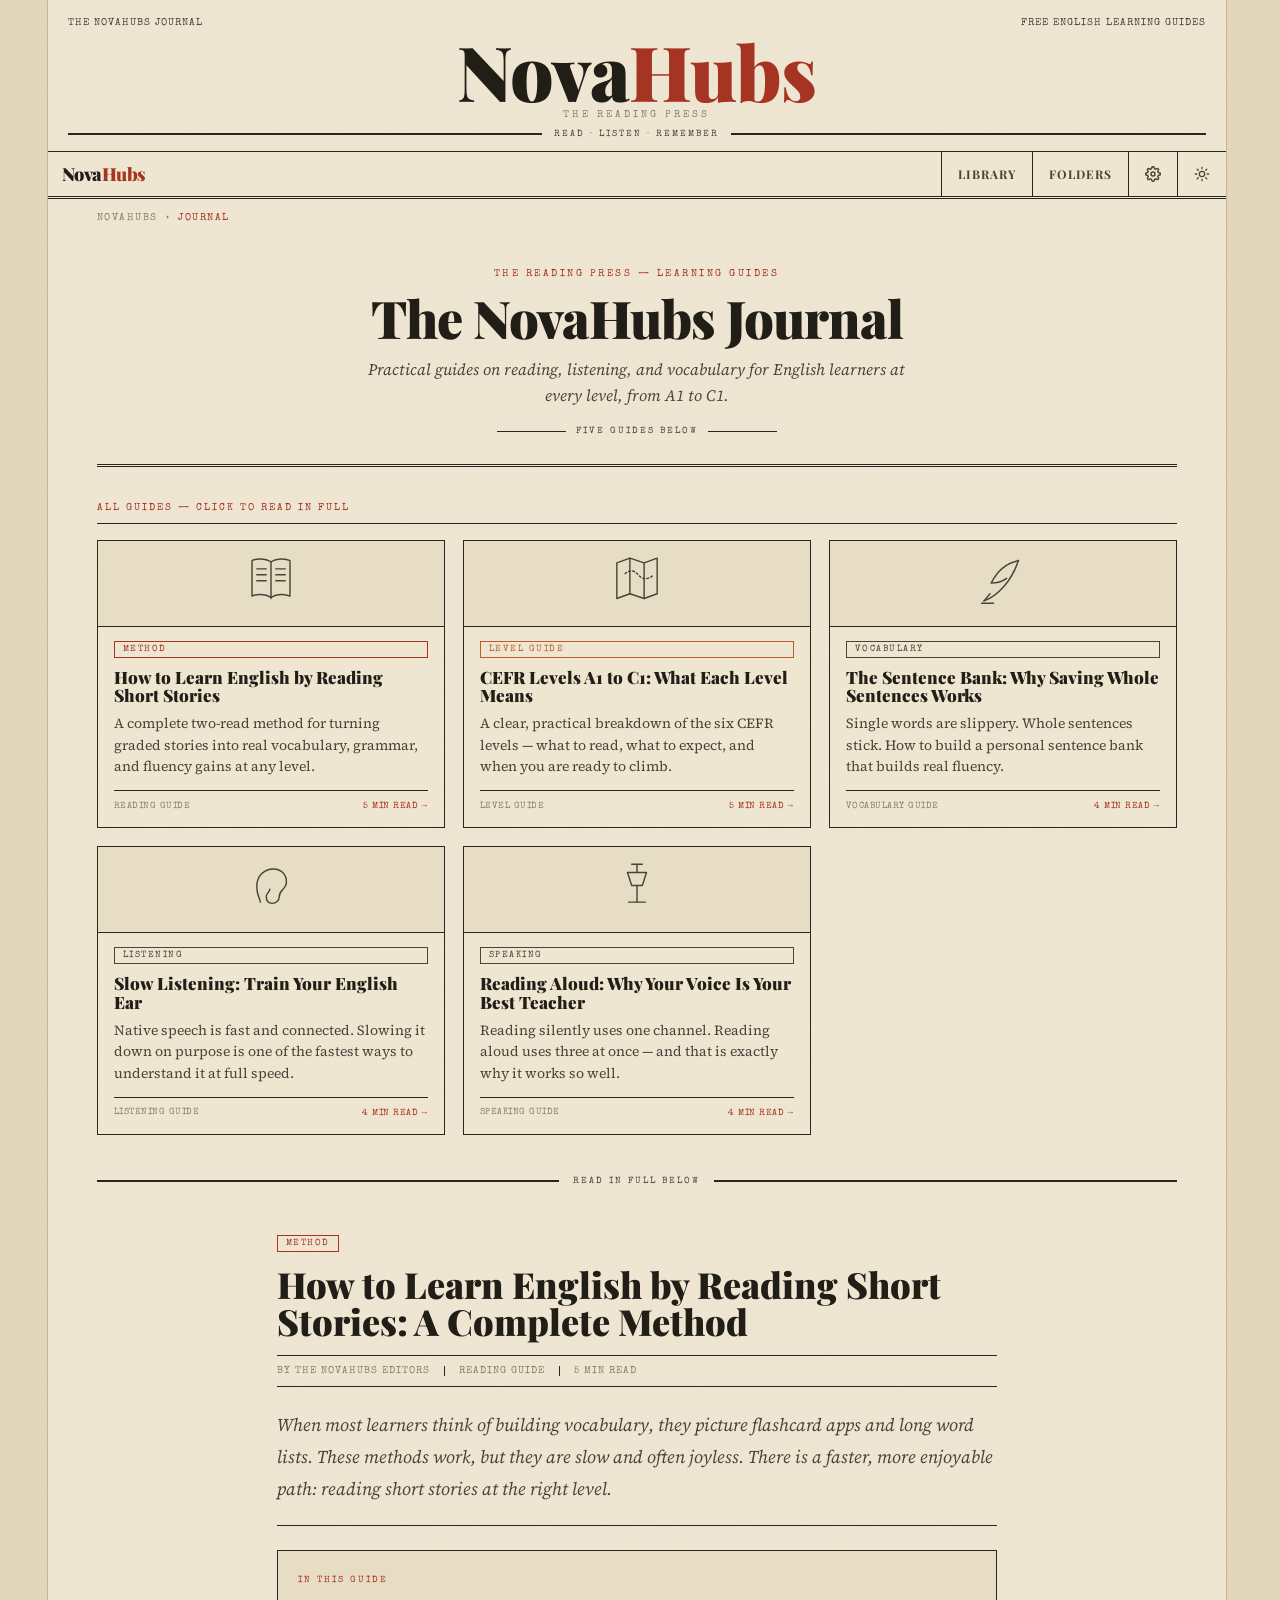
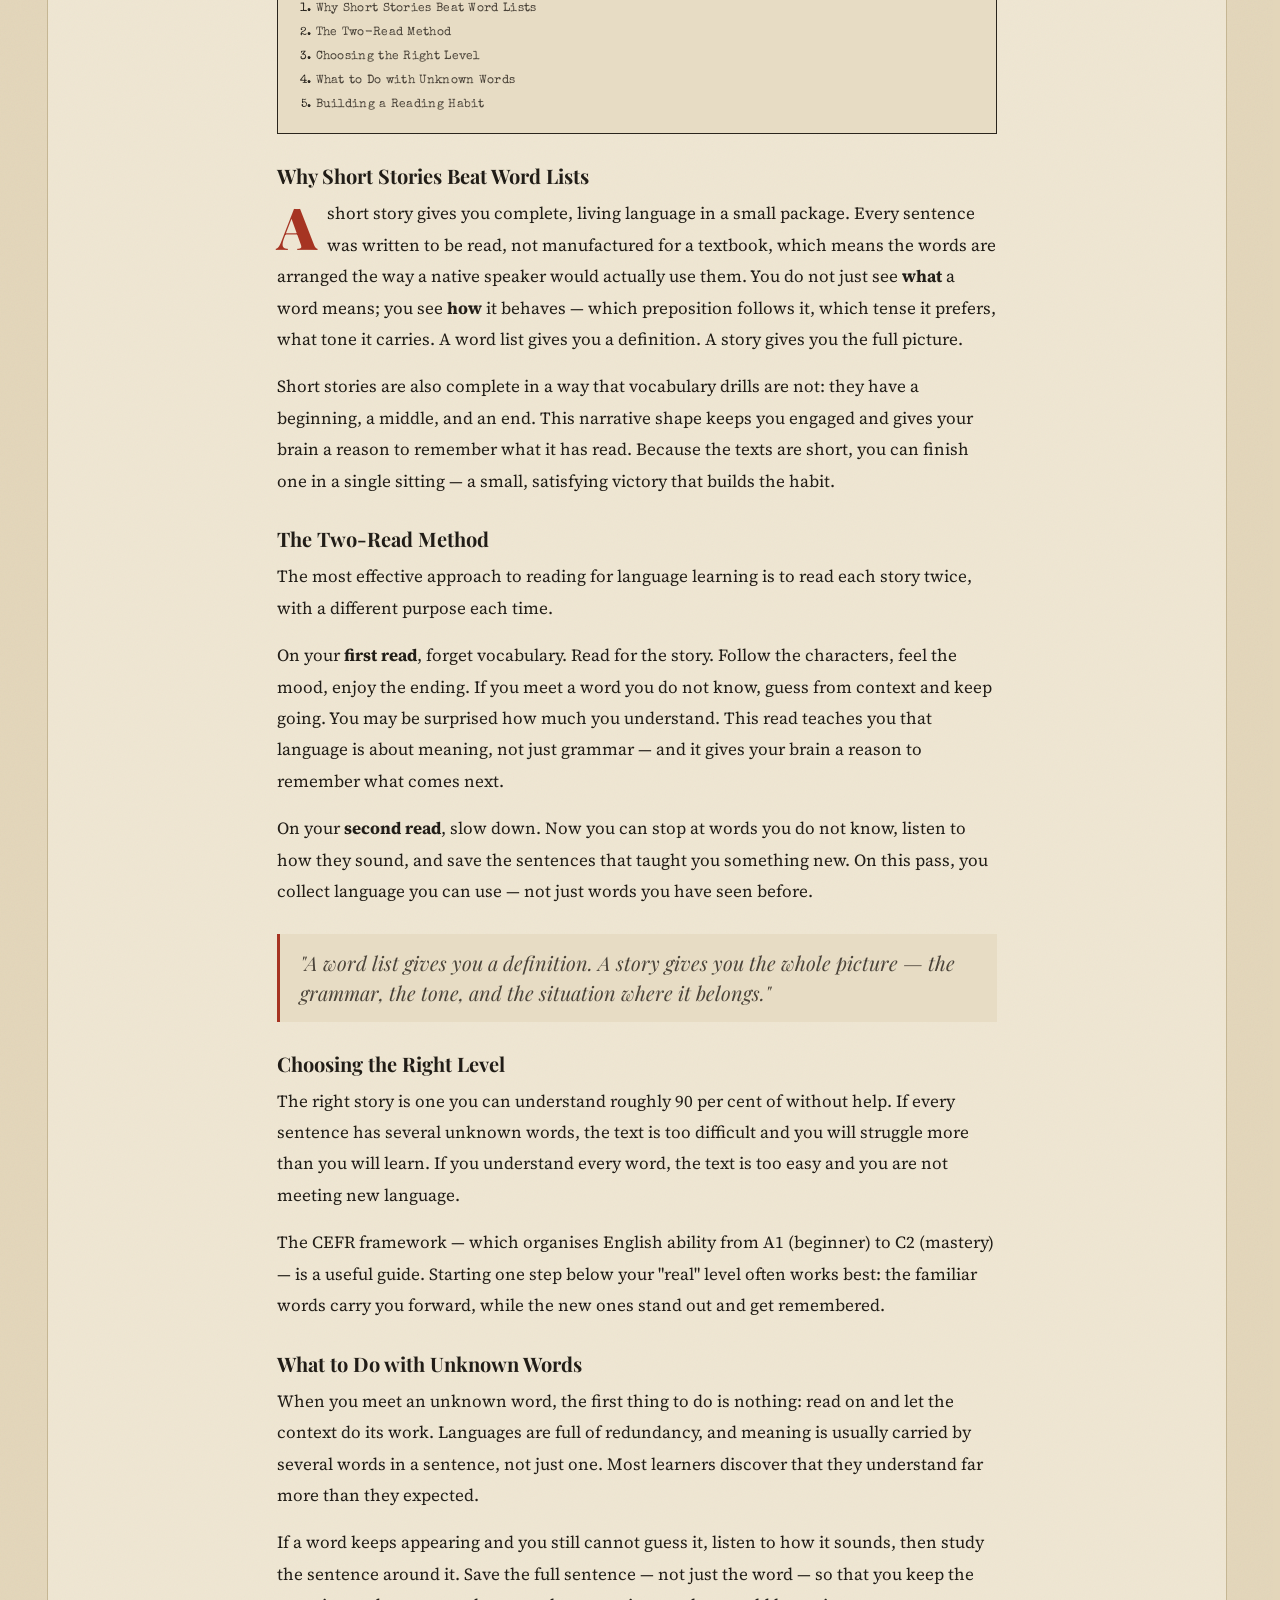
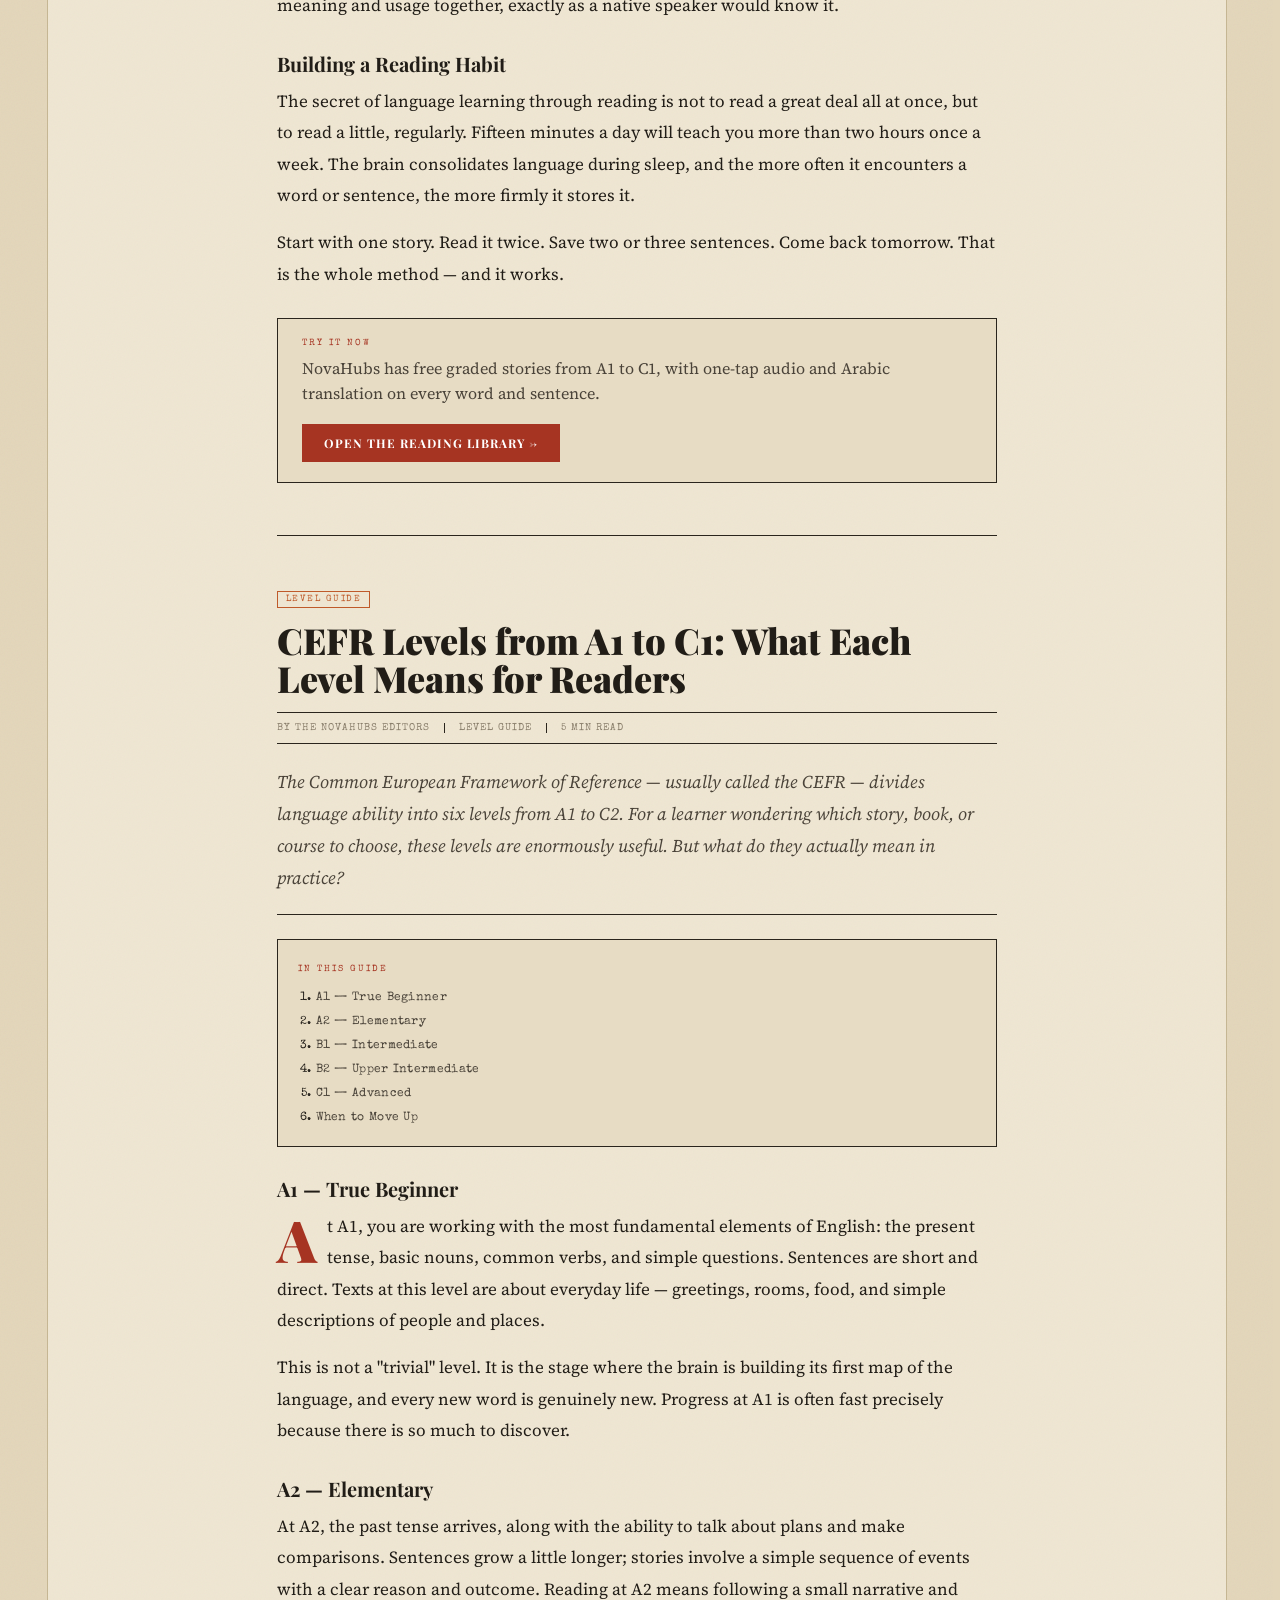
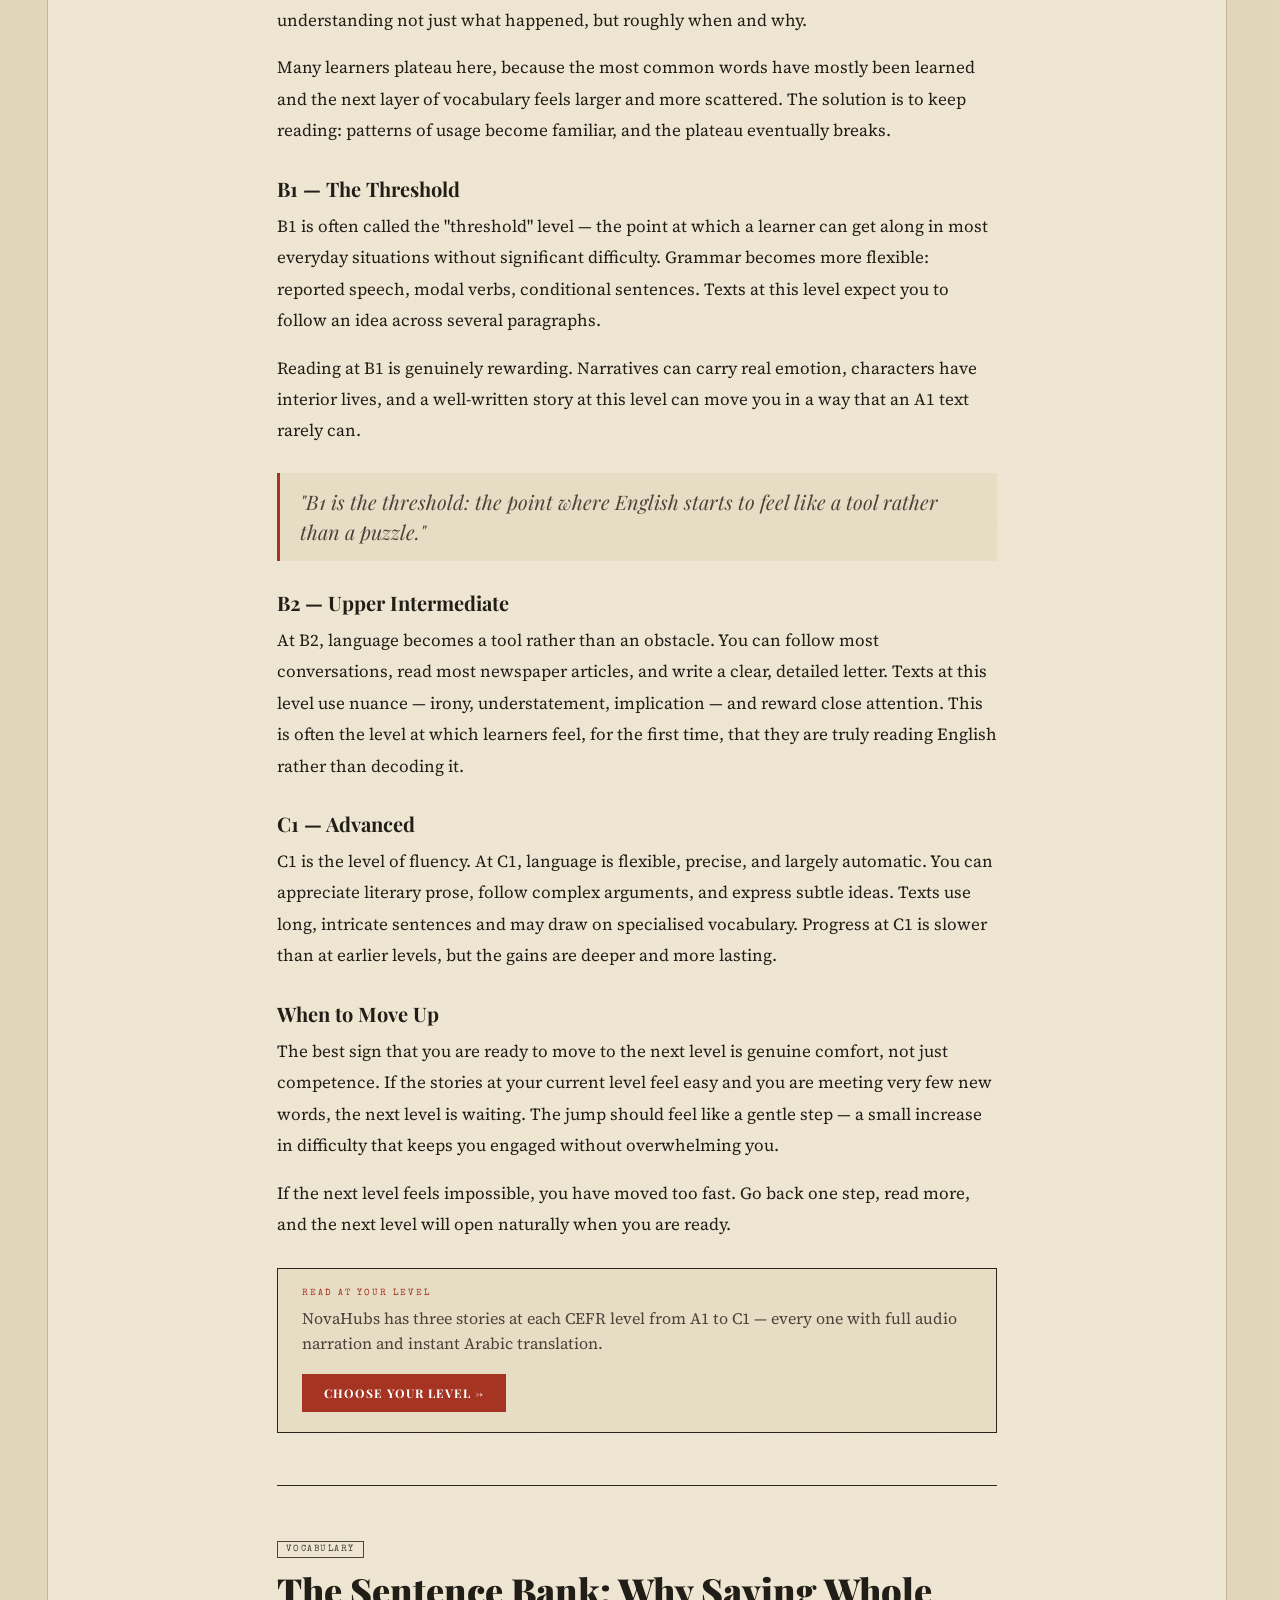
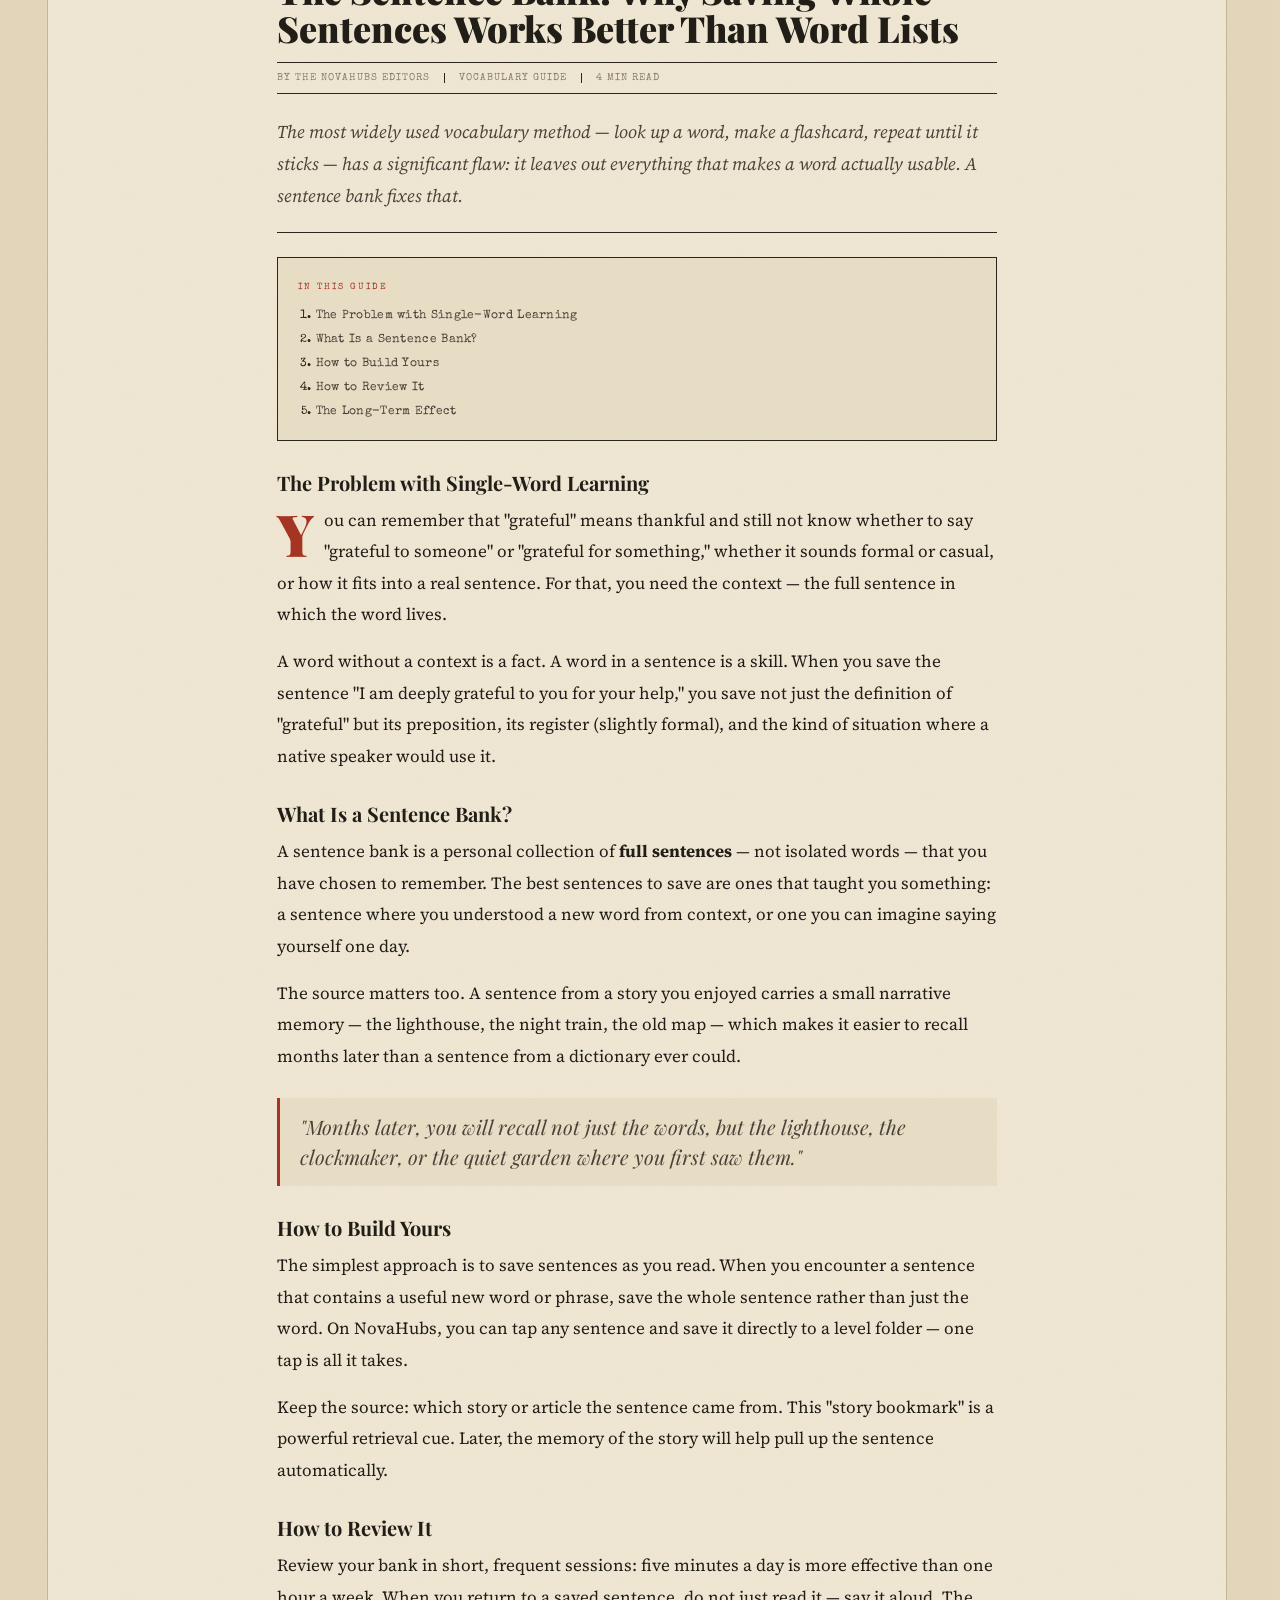
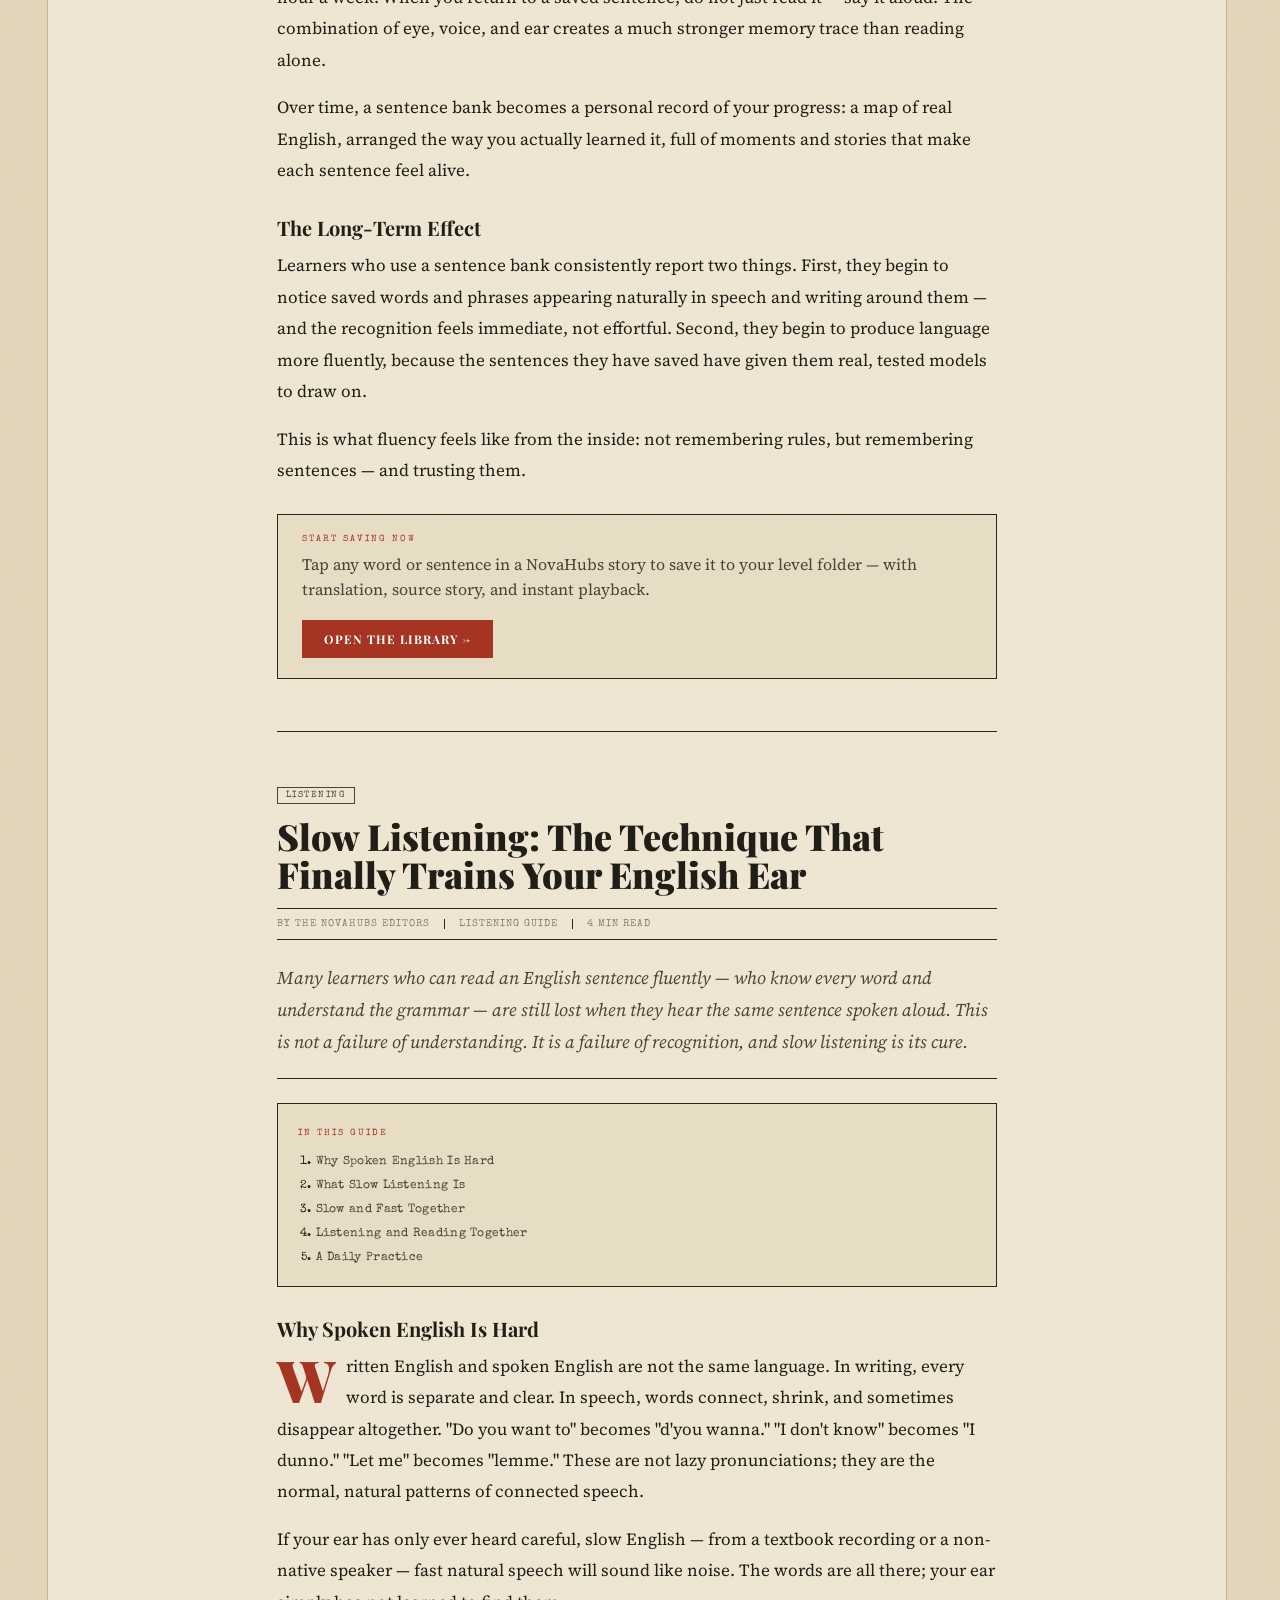
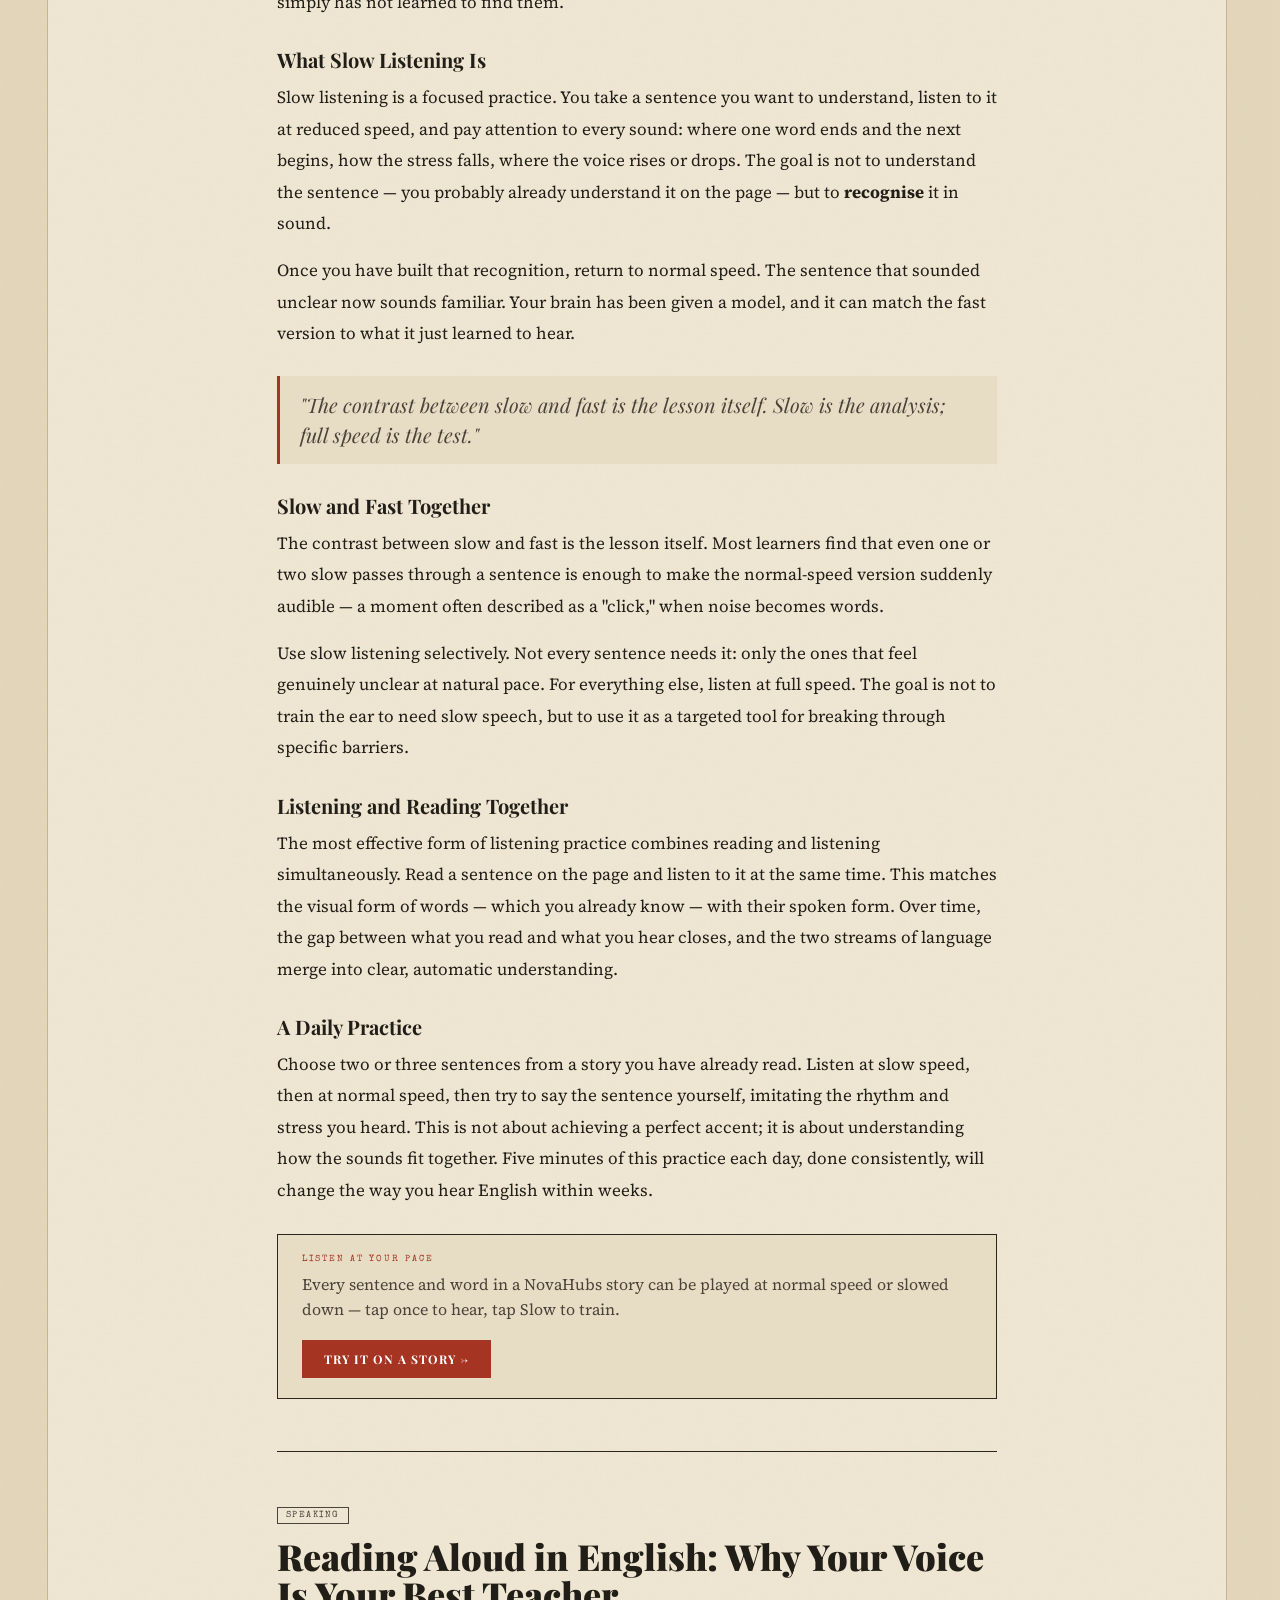
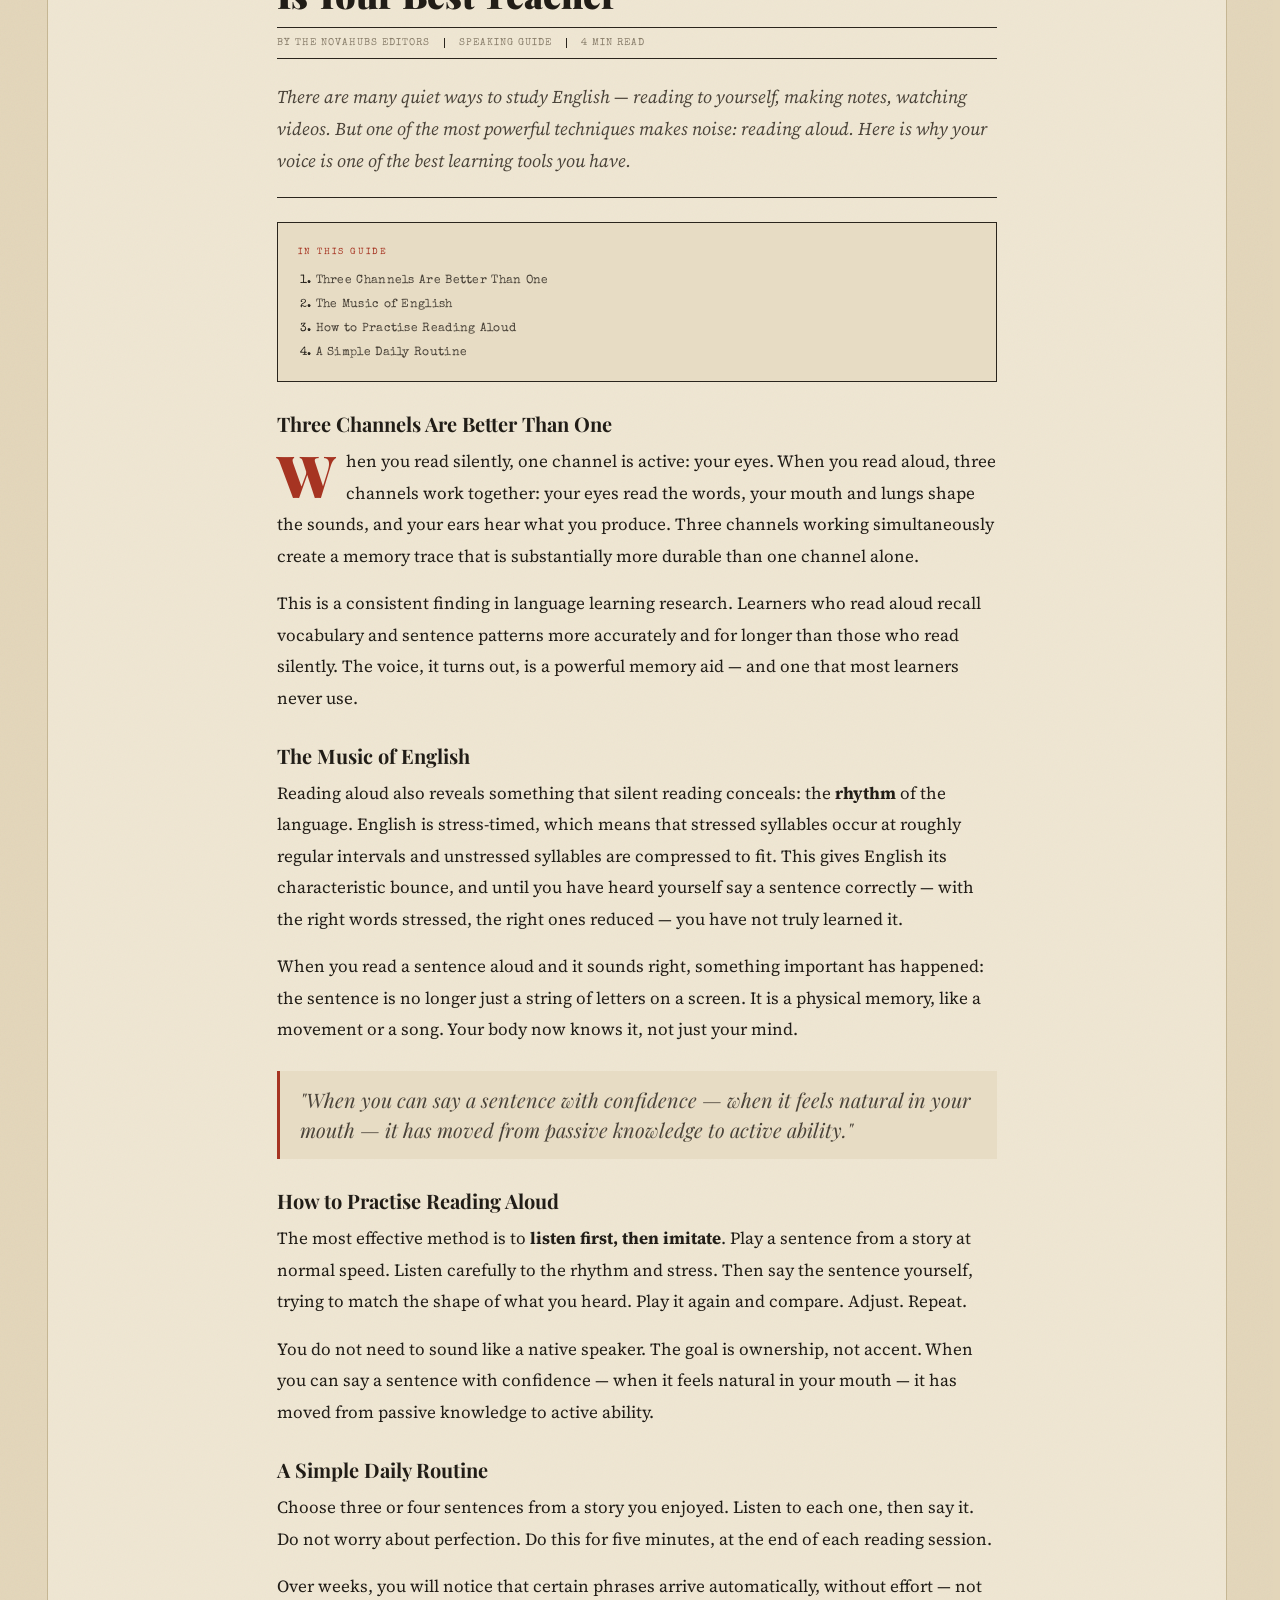
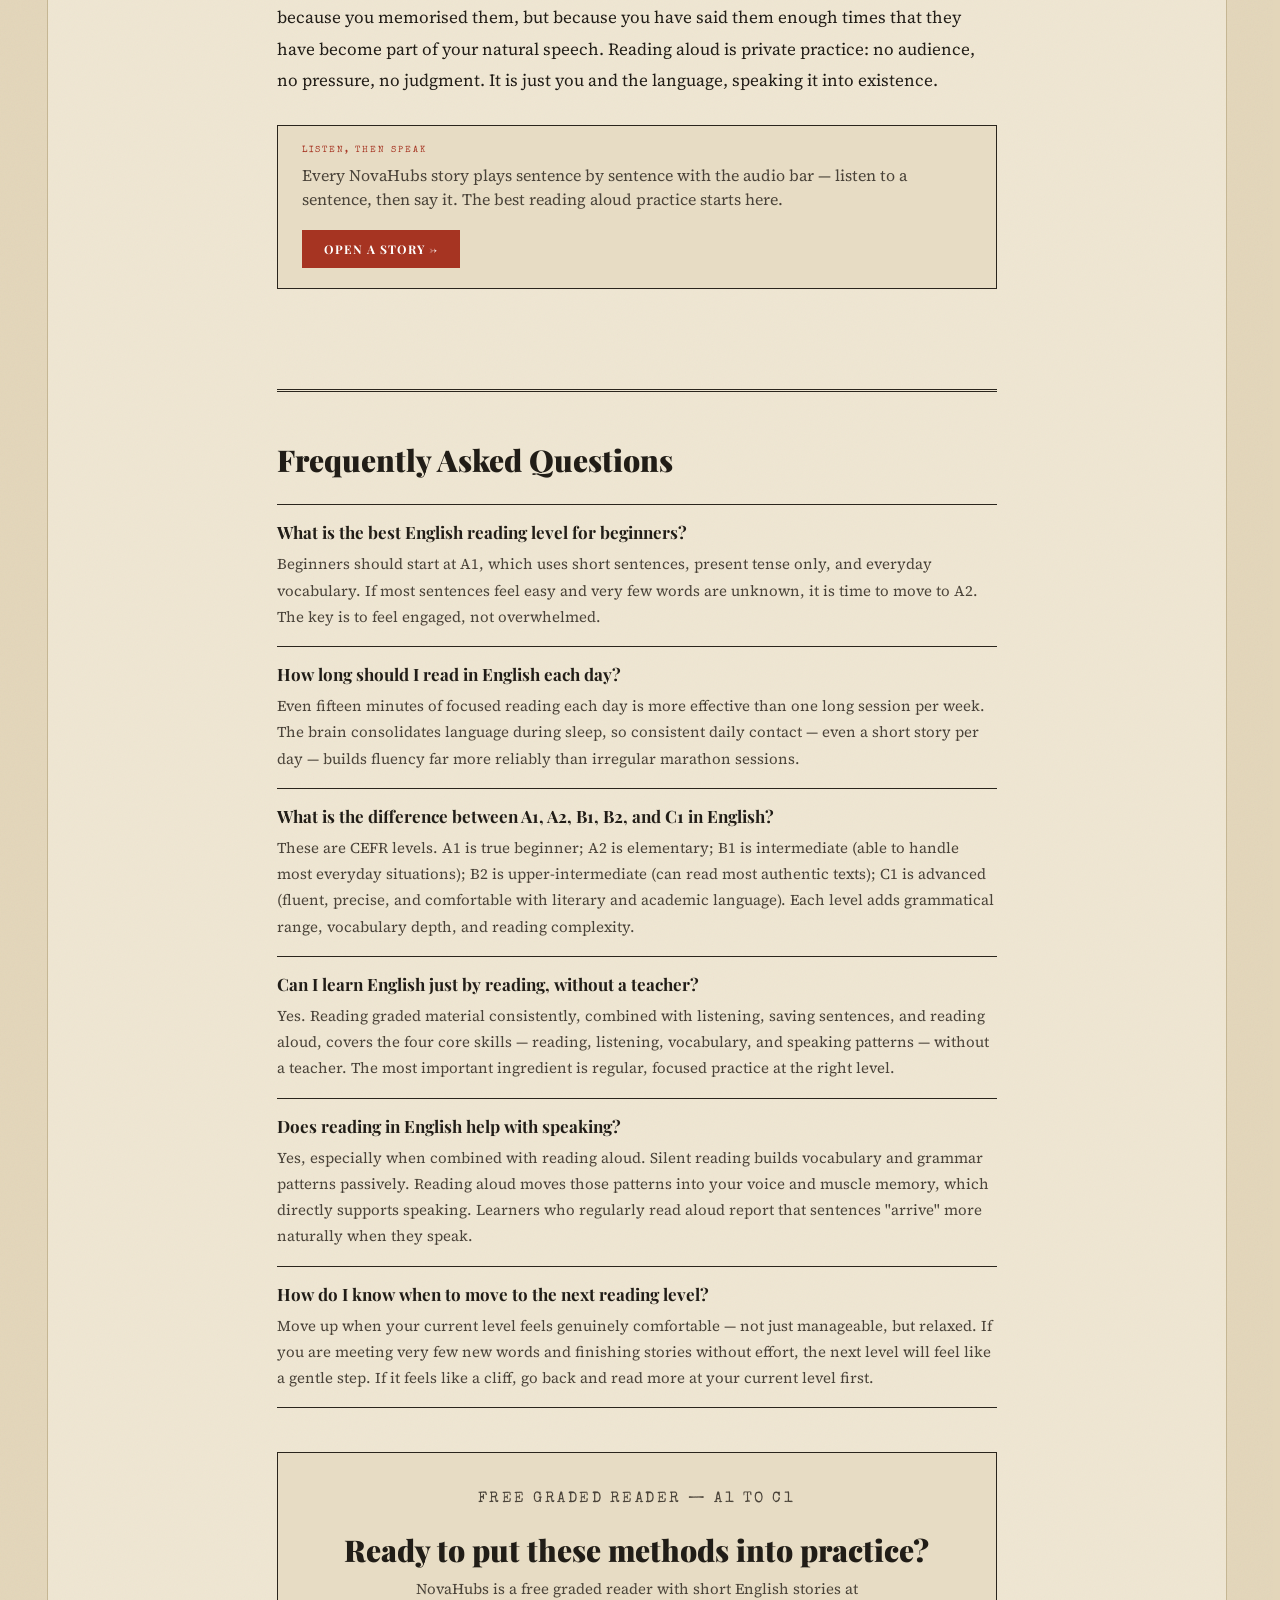
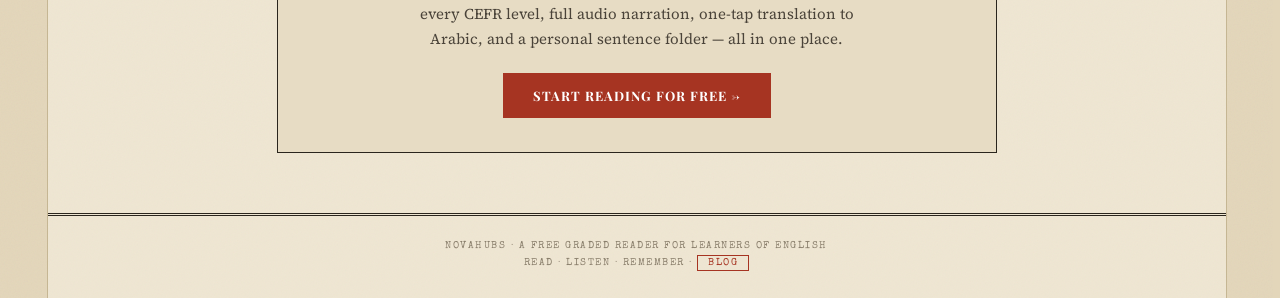
==== articles.html @ 976ec8eb "4" ====
<!DOCTYPE html>
<html lang="en">
<head>
<meta charset="UTF-8" />
<meta name="viewport" content="width=device-width, initial-scale=1" />
<title>How to Learn English by Reading — Tips, Guides &amp; Methods | NovaHubs Journal</title>
<meta name="description" content="Free guides for English learners: how to use graded readers, understand CEFR levels A1–C1, build a sentence bank, practise slow listening, and improve through reading aloud. Practical tips for every level." />
<meta name="keywords" content="learn English reading, graded readers free, CEFR levels A1 A2 B1 B2 C1 explained, sentence bank vocabulary, slow listening technique, reading aloud English, how to improve English, English learning method, short stories English learners" />
<meta name="author" content="The NovaHubs Editors" />
<meta name="robots" content="index, follow" />
<link rel="canonical" href="articles.html" />

<meta property="og:type" content="website" />
<meta property="og:title" content="How to Learn English by Reading — NovaHubs Journal" />
<meta property="og:description" content="Practical guides on reading, listening, vocabulary, and CEFR levels A1–C1 for English learners." />
<meta property="og:site_name" content="NovaHubs" />
<meta name="twitter:card" content="summary_large_image" />
<meta name="twitter:title" content="How to Learn English by Reading — NovaHubs Journal" />
<meta name="twitter:description" content="Graded readers, sentence banks, slow listening, and CEFR levels A1–C1 explained." />

<script type="application/ld+json">
[
  {
    "@context":"https://schema.org",
    "@type":"Blog",
    "name":"The NovaHubs Journal",
    "description":"Practical guides on learning English through reading, listening, and vocabulary building for learners at every CEFR level.",
    "inLanguage":"en",
    "publisher":{"@type":"Organization","name":"NovaHubs"},
    "blogPost":[
      {"@type":"BlogPosting","headline":"How to Learn English by Reading Short Stories","description":"A complete method for using graded readers to build vocabulary, grammar, and fluency at any level.","url":"articles.html#how-to-read","datePublished":"2026-05-22","author":{"@type":"Organization","name":"The NovaHubs Editors"},"keywords":"learn English reading, graded readers, short stories English"},
      {"@type":"BlogPosting","headline":"CEFR Levels from A1 to C1: What Each Level Means for Readers","description":"A clear, practical explanation of the six CEFR levels and what each means for reading material and progress.","url":"articles.html#cefr-levels","datePublished":"2026-05-22","author":{"@type":"Organization","name":"The NovaHubs Editors"},"keywords":"CEFR levels explained, A1 A2 B1 B2 C1, English level guide"},
      {"@type":"BlogPosting","headline":"The Sentence Bank: Why Saving Whole Sentences Works Better Than Word Lists","description":"How to build a personal sentence bank and why it is more effective than traditional vocabulary flashcards.","url":"articles.html#sentence-bank","datePublished":"2026-05-22","author":{"@type":"Organization","name":"The NovaHubs Editors"},"keywords":"sentence bank, vocabulary learning method, English word lists"},
      {"@type":"BlogPosting","headline":"Slow Listening: The Technique That Trains Your English Ear","description":"How listening at reduced speed, then at natural speed, teaches the ear to recognise connected English speech.","url":"articles.html#slow-listening","datePublished":"2026-05-22","author":{"@type":"Organization","name":"The NovaHubs Editors"},"keywords":"slow listening English, English listening practice, connected speech"},
      {"@type":"BlogPosting","headline":"Reading Aloud in English: Why Your Voice Is Your Best Teacher","description":"Why reading aloud creates stronger vocabulary memories and bridges the gap between reading and speaking.","url":"articles.html#reading-aloud","datePublished":"2026-05-22","author":{"@type":"Organization","name":"The NovaHubs Editors"},"keywords":"reading aloud English, improve English speaking, pronunciation practice"}
    ]
  },
  {
    "@context":"https://schema.org",
    "@type":"BreadcrumbList",
    "itemListElement":[
      {"@type":"ListItem","position":1,"name":"NovaHubs","item":"the-story-gazette.html"},
      {"@type":"ListItem","position":2,"name":"Journal","item":"articles.html"}
    ]
  },
  {
    "@context":"https://schema.org",
    "@type":"FAQPage",
    "mainEntity":[
      {"@type":"Question","name":"What is the best English reading level for beginners?","acceptedAnswer":{"@type":"Answer","text":"Beginners should start at A1, which uses short sentences, present tense only, and everyday vocabulary. When most sentences feel easy and few words are unknown, move to A2."}},
      {"@type":"Question","name":"How long should I read in English each day?","acceptedAnswer":{"@type":"Answer","text":"Even fifteen minutes of focused reading each day is more effective than one long session per week. Consistency matters far more than duration."}},
      {"@type":"Question","name":"What is the difference between A1, A2, B1, B2, and C1?","acceptedAnswer":{"@type":"Answer","text":"These are CEFR levels. A1 is true beginner; A2 is elementary; B1 is intermediate; B2 is upper-intermediate; C1 is advanced. Each level adds complexity in grammar, vocabulary, and the types of text a learner can understand."}},
      {"@type":"Question","name":"Does reading in English help with speaking?","acceptedAnswer":{"@type":"Answer","text":"Yes, especially when combined with reading aloud. Reading builds vocabulary and grammar patterns; reading aloud puts those patterns into your voice and muscle memory, which directly supports speaking."}},
      {"@type":"Question","name":"How do I know when to move to a higher reading level?","acceptedAnswer":{"@type":"Answer","text":"Move up when you feel genuinely comfortable, not just able to manage. If you are meeting very few new words and the stories feel easy, the next level will feel like a gentle step rather than a cliff."}}
    ]
  }
]
</script>

<link rel="preconnect" href="https://fonts.googleapis.com">
<link rel="preconnect" href="https://fonts.gstatic.com" crossorigin>
<link href="https://fonts.googleapis.com/css2?family=Playfair+Display:ital,wght@0,400;0,700;0,900;1,400;1,700&family=Source+Serif+4:ital,wght@0,400;0,600;1,400&family=Special+Elite&display=swap" rel="stylesheet">
<script>(function(){if(localStorage.getItem('nh-theme')==='dark')document.documentElement.dataset.theme='dark';})();</script>

<style>
:root{
  --bg-outer:#e3d6ba; --app-border:#c5b693;
  --paper:#efe6d2; --paper-2:#e7dcc4;
  --ink:#211d17; --ink-soft:#4a4339; --faint:#8a7f6c;
  --line:#2a251d;
  --accent:#a63422; --accent-2:#bf5a2a;
  --sel:rgba(166,52,34,.16);
  --serif:"Source Serif 4",Georgia,"Times New Roman",serif;
  --display:"Playfair Display",Georgia,serif;
  --type:"Special Elite","Courier New",monospace;
  --trans:.15s;
}
[data-theme="dark"]{
  --bg-outer:#0a0806; --app-border:rgba(255,255,255,.07);
  --paper:#1a1510; --paper-2:#221c12;
  --ink:#ede8e0; --ink-soft:#9a9080; --faint:#55493a;
  --line:#2e2518;
  --accent:#c44232; --accent-2:#d46a30;
  --sel:rgba(196,66,50,.22);
}
.theme-ready *{transition:background-color .25s,color .2s,border-color .2s,box-shadow .2s;}
*{box-sizing:border-box;-webkit-tap-highlight-color:transparent;}
html,body{margin:0;padding:0;}
html{scrollbar-gutter:stable;scroll-behavior:smooth;}
::selection{background:var(--sel);}
::-webkit-scrollbar{width:7px;height:7px;}
::-webkit-scrollbar-track{background:transparent;}
::-webkit-scrollbar-thumb{background:var(--line);border-radius:4px;}
::-webkit-scrollbar-thumb:hover{background:var(--faint);}
:focus-visible{outline:2px solid var(--accent);outline-offset:2px;}
body{font-family:var(--serif);color:var(--ink);min-height:100vh;
  background:var(--bg-outer);
  background-image:url("data:image/svg+xml,%3Csvg xmlns='http://www.w3.org/2000/svg' width='200' height='200'%3E%3Cfilter id='np'%3E%3CfeTurbulence type='fractalNoise' baseFrequency='0.7' numOctaves='3'/%3E%3C/filter%3E%3Crect width='100%25' height='100%25' filter='url(%23np)' opacity='0.05'/%3E%3C/svg%3E");
  -webkit-font-smoothing:antialiased;}
#app{max-width:1180px;margin:0 auto;min-height:100vh;background:var(--paper);
  background-image:url("data:image/svg+xml,%3Csvg xmlns='http://www.w3.org/2000/svg' width='200' height='200'%3E%3Cfilter id='nq'%3E%3CfeTurbulence type='fractalNoise' baseFrequency='0.75' numOctaves='3'/%3E%3C/filter%3E%3Crect width='100%25' height='100%25' filter='url(%23nq)' opacity='0.04'/%3E%3C/svg%3E");
  border-left:1px solid var(--app-border);border-right:1px solid var(--app-border);
  display:flex;flex-direction:column;}

/* masthead */
header.mast{padding:18px 20px 12px;border-bottom:1px solid var(--line);}
.mast-top{display:flex;justify-content:space-between;align-items:center;
  font-family:var(--type);font-size:10px;letter-spacing:1px;text-transform:uppercase;color:var(--ink-soft);}
.nameplate{font-family:var(--display);font-weight:900;text-align:center;line-height:.92;
  font-size:clamp(40px,9vw,76px);margin:8px 0 4px;letter-spacing:-1px;}
.nameplate em{color:var(--accent);font-style:normal;}
.nameplate a{text-decoration:none;color:inherit;}
.mast-kicker{text-align:center;font-family:var(--type);font-size:10px;letter-spacing:3px;
  text-transform:uppercase;color:var(--faint);}
.mast-rule{display:flex;align-items:center;gap:12px;margin-top:10px;}
.mast-rule::before,.mast-rule::after{content:"";height:2px;background:var(--line);flex:1;}
.mast-rule span{font-family:var(--type);font-size:9px;letter-spacing:2px;text-transform:uppercase;color:var(--ink-soft);}

/* topbar */
nav.topbar{position:sticky;top:0;z-index:45;background:var(--paper);
  border-bottom:3px double var(--line);display:flex;align-items:stretch;justify-content:space-between;}
.tb-left{display:flex;align-items:center;padding-left:14px;}
.tb-home{font-family:var(--display);font-weight:900;font-size:18px;letter-spacing:-.5px;text-decoration:none;color:var(--ink);}
.tb-home em{color:var(--accent);font-style:normal;}
.tb-nav{display:flex;height:100%;}
.tb-nav a,.tb-nav button{display:flex;align-items:center;background:none;border:none;border-left:1px solid var(--line);
  padding:14px 16px;font-family:var(--display);font-weight:700;font-size:12px;letter-spacing:1px;
  text-transform:uppercase;color:var(--ink-soft);text-decoration:none;cursor:pointer;transition:.15s;}
.tb-nav a.on{background:var(--ink);color:var(--paper);}
.tb-nav a:hover:not(.on){background:var(--paper-2);}
@media(max-width:480px){.tb-nav a,.tb-nav button{padding:14px 11px;font-size:11px;}.tb-home{font-size:16px;}}

/* theme toggle */
.theme-toggle{padding:0 14px;line-height:0;}
.theme-toggle svg{display:block;width:16px;height:16px;}
.theme-toggle .icon-moon{display:none;}
[data-theme="dark"] .theme-toggle .icon-sun{display:none;}
[data-theme="dark"] .theme-toggle .icon-moon{display:block;}

main{flex:1;padding:0 20px 60px;}

/* breadcrumb */
.breadcrumb{font-family:var(--type);font-size:10px;letter-spacing:1.5px;text-transform:uppercase;color:var(--faint);
  padding:14px 0 0;display:flex;align-items:center;gap:8px;max-width:1080px;margin:0 auto;}
.breadcrumb a{color:var(--faint);text-decoration:none;}
.breadcrumb a:hover{color:var(--accent);}
.breadcrumb .bc-sep{color:var(--line);}
.breadcrumb .bc-cur{color:var(--accent);}

/* journal hero */
.j-hero{text-align:center;padding:36px 0 28px;border-bottom:3px double var(--line);
  margin-bottom:36px;max-width:1080px;margin-left:auto;margin-right:auto;}
.j-hero .kicker{font-family:var(--type);font-size:10px;letter-spacing:2.5px;text-transform:uppercase;color:var(--accent);margin-bottom:12px;}
.j-hero h1{font-family:var(--display);font-weight:900;font-size:clamp(28px,6vw,52px);line-height:1.02;margin:0 0 12px;letter-spacing:-1px;}
.j-hero .sub{font-style:italic;color:var(--ink-soft);font-size:16px;max-width:560px;margin:0 auto 18px;line-height:1.65;}
.j-hero .rule{display:flex;align-items:center;gap:10px;max-width:280px;margin:0 auto;}
.j-hero .rule::before,.j-hero .rule::after{content:"";height:1px;background:var(--line);flex:1;}
.j-hero .rule span{font-family:var(--type);font-size:9px;letter-spacing:2px;text-transform:uppercase;color:var(--ink-soft);}

/* article index cards */
.j-index{max-width:1080px;margin:0 auto 42px;}
.j-index-label{font-family:var(--type);font-size:10px;letter-spacing:2px;text-transform:uppercase;
  color:var(--accent);margin-bottom:16px;padding-bottom:10px;border-bottom:1px solid var(--line);}
.j-grid{display:grid;grid-template-columns:repeat(auto-fill,minmax(280px,1fr));gap:18px;}
.j-card{border:1px solid var(--line);background:var(--paper);display:flex;flex-direction:column;
  transition:.18s;text-decoration:none;color:inherit;}
.j-card:hover{transform:translateY(-2px);box-shadow:5px 7px 0 rgba(33,29,23,.14);}
[data-theme="dark"] .j-card:hover{box-shadow:5px 7px 0 rgba(0,0,0,.4);}
.j-card-banner{height:86px;background:var(--paper-2);border-bottom:1px solid var(--line);overflow:hidden;display:flex;align-items:center;justify-content:center;}
.j-card-banner svg{width:100%;height:100%;display:block;}
.j-card-banner svg g{stroke:var(--ink-soft);fill:none;}
.j-card-body{padding:14px 16px 16px;display:flex;flex-direction:column;flex:1;}
.tag{display:inline-flex;align-items:center;font-family:var(--type);font-size:8.5px;letter-spacing:1.5px;
  text-transform:uppercase;background:transparent;color:var(--accent);
  border:1px solid var(--accent);padding:3px 8px;margin-bottom:10px;}
.tag.t-listen,.tag.t-vocab,.tag.t-speak{color:var(--ink-soft);border-color:var(--ink-soft);}
.tag.t-level{color:var(--accent-2);border-color:var(--accent-2);}
.j-card h2{font-family:var(--display);font-weight:900;font-size:17px;line-height:1.1;margin:0 0 8px;}
.j-card p{font-size:14px;color:var(--ink-soft);line-height:1.55;margin:0;flex:1;}
.j-card-foot{font-family:var(--type);font-size:9px;letter-spacing:.5px;color:var(--faint);text-transform:uppercase;
  margin-top:12px;padding-top:10px;border-top:1px solid var(--line);display:flex;justify-content:space-between;align-items:center;}
.j-card-foot span:last-child{color:var(--accent);}

/* section divider */
.section-divider{max-width:1080px;margin:0 auto 42px;display:flex;align-items:center;gap:14px;}
.section-divider::before,.section-divider::after{content:"";height:2px;background:var(--line);flex:1;}
.section-divider span{font-family:var(--type);font-size:9px;letter-spacing:2px;text-transform:uppercase;color:var(--ink-soft);white-space:nowrap;}

/* full articles */
.articles-wrap{max-width:720px;margin:0 auto;}
.art-full{padding:48px 0 52px;border-top:1px solid var(--line);}
.art-full:first-child{border-top:none;padding-top:0;}
.art-header .tag{margin-bottom:14px;}
.art-header h2{font-family:var(--display);font-weight:900;font-size:clamp(24px,4.5vw,36px);line-height:1.05;margin:0 0 14px;}
.art-byline{font-family:var(--type);font-size:9.5px;letter-spacing:1px;text-transform:uppercase;color:var(--faint);
  display:flex;gap:0;flex-wrap:wrap;border-top:1px solid var(--line);border-bottom:1px solid var(--line);
  padding:10px 0;margin-bottom:22px;}
.art-byline span{padding:0 14px;}
.art-byline span:first-child{padding-left:0;}
.art-byline span+span{border-left:1px solid var(--line);}
.art-lede{font-size:18px;line-height:1.78;font-style:italic;color:var(--ink-soft);margin:0 0 24px;
  padding-bottom:20px;border-bottom:1px solid var(--line);}
.toc{background:var(--paper-2);border:1px solid var(--line);padding:16px 20px;margin:0 0 26px;}
.toc-title{font-family:var(--type);font-size:9px;letter-spacing:2px;text-transform:uppercase;color:var(--accent);margin-bottom:12px;}
.toc ol{margin:0;padding-left:18px;font-family:var(--type);font-size:12px;letter-spacing:.3px;line-height:2;}
.toc a{color:var(--ink-soft);text-decoration:none;}
.toc a:hover{color:var(--accent);text-decoration:underline;}
.art-body h3{font-family:var(--display);font-size:20px;font-weight:700;line-height:1.2;margin:30px 0 10px;}
.art-body p{font-size:17px;line-height:1.85;margin:0 0 16px;}
.art-body p:first-of-type::first-letter{font-family:var(--display);font-size:58px;font-weight:900;float:left;line-height:.8;margin:5px 10px 0 0;color:var(--accent);}
.art-body ul,.art-body ol{font-size:17px;line-height:1.85;margin:0 0 16px;padding-left:24px;}
.art-body li{margin-bottom:6px;}
.art-body strong{color:var(--ink);font-weight:700;}
.pullquote{font-family:var(--display);font-style:italic;font-size:20px;line-height:1.5;color:var(--ink-soft);
  border-left:3px solid var(--accent);padding:14px 20px;margin:26px 0;background:var(--paper-2);}
.tip-box{background:var(--paper-2);border:1px solid var(--line);padding:20px 24px;margin:28px 0 0;
  display:flex;flex-direction:column;gap:8px;}
.tip-box .tip-kicker{font-family:var(--type);font-size:9px;letter-spacing:2px;text-transform:uppercase;color:var(--accent);}
.tip-box .tip-body{font-size:16px;line-height:1.55;color:var(--ink-soft);}
.tip-box a{display:inline-flex;align-items:center;margin-top:10px;background:var(--accent);color:#fff;
  font-family:var(--display);font-size:12px;font-weight:700;letter-spacing:1px;text-transform:uppercase;padding:11px 22px;
  text-decoration:none;align-self:flex-start;transition:.15s;}
.tip-box a:hover{background:var(--accent-2);}

/* FAQ */
.faq-wrap{max-width:720px;margin:48px auto 0;padding-top:48px;border-top:3px double var(--line);}
.faq-wrap > h2{font-family:var(--display);font-weight:900;font-size:clamp(22px,4vw,30px);margin:0 0 24px;}
.faq-item{border-top:1px solid var(--line);padding:16px 0;}
.faq-item:last-child{border-bottom:1px solid var(--line);}
.faq-item h3{font-family:var(--display);font-size:17px;font-weight:700;margin:0 0 8px;}
.faq-item p{font-size:15px;line-height:1.75;margin:0;color:var(--ink-soft);}

/* CTA */
.cta-wrap{max-width:720px;margin:44px auto 0;text-align:center;padding:34px 26px;
  border:1px solid var(--line);background:var(--paper-2);}
.cta-kicker{font-family:var(--type);font-size:9.5px;letter-spacing:2.5px;text-transform:uppercase;color:var(--accent);margin-bottom:10px;}
.cta-wrap h2{font-family:var(--display);font-weight:900;font-size:clamp(20px,4vw,30px);line-height:1.1;margin:0 0 10px;}
.cta-wrap p{font-size:15px;color:var(--ink-soft);line-height:1.65;margin:0 auto 22px;max-width:460px;}
.cta-btn{display:inline-flex;align-items:center;background:var(--accent);color:#fff;font-family:var(--display);font-weight:700;
  font-size:13px;letter-spacing:1px;text-transform:uppercase;padding:14px 30px;
  text-decoration:none;transition:.15s;}
.cta-btn:hover{background:var(--accent-2);}

footer{padding:22px 20px 26px;border-top:3px double var(--line);text-align:center;
  font-family:var(--type);font-size:9.5px;letter-spacing:1.5px;text-transform:uppercase;color:var(--faint);line-height:1.8;}
footer a{color:inherit;text-decoration:none;}
footer a:hover{color:var(--accent);}
.blog-badge{color:var(--accent);text-decoration:none;border:1px solid var(--accent);padding:2px 10px;letter-spacing:1.5px;transition:background .18s,color .18s;}
.blog-badge:hover{background:var(--accent);color:#fff;}

@media print{
  nav.topbar,footer{display:none!important;}
  html,html[data-theme="dark"]{--paper:#fff;--paper-2:#f3ede0;--ink:#211d17;--ink-soft:#4a4339;--bg-outer:#fff;}
  html,body{background:#fff!important;}
}
</style>
</head>
<body>
<div id="app">

  <header class="mast">
    <div class="mast-top"><span>The NovaHubs Journal</span><span>Free English Learning Guides</span></div>
    <div class="nameplate"><a href="the-story-gazette.html">Nova<em>Hubs</em></a></div>
    <div class="mast-kicker">The Reading Press</div>
    <div class="mast-rule"><span>Read &middot; Listen &middot; Remember</span></div>
  </header>

  <nav class="topbar" aria-label="Site navigation">
    <div class="tb-left">
      <a href="the-story-gazette.html" class="tb-home">Nova<em>Hubs</em></a>
    </div>
    <div class="tb-nav">
      <a href="the-story-gazette.html">Library</a>
      <a href="the-story-gazette.html?tab=saved">Folders</a>
      <a href="the-story-gazette.html?tab=settings" class="theme-toggle" aria-label="Settings" title="Settings"><svg width="16" height="16" viewBox="0 0 24 24" fill="none" stroke="currentColor" stroke-width="2.2" stroke-linecap="round" stroke-linejoin="round"><circle cx="12" cy="12" r="3"/><path d="M19.4 15a1.65 1.65 0 0 0 .33 1.82l.06.06a2 2 0 0 1 0 2.83 2 2 0 0 1-2.83 0l-.06-.06a1.65 1.65 0 0 0-1.82-.33 1.65 1.65 0 0 0-1 1.51V21a2 2 0 0 1-4 0v-.09A1.65 1.65 0 0 0 9 19.4a1.65 1.65 0 0 0-1.82.33l-.06.06a2 2 0 0 1-2.83 0 2 2 0 0 1 0-2.83l.06-.06A1.65 1.65 0 0 0 4.68 15a1.65 1.65 0 0 0-1.51-1H3a2 2 0 0 1 0-4h.09A1.65 1.65 0 0 0 4.6 9a1.65 1.65 0 0 0-.33-1.82l-.06-.06a2 2 0 0 1 0-2.83 2 2 0 0 1 2.83 0l.06.06A1.65 1.65 0 0 0 9 4.68a1.65 1.65 0 0 0 1-1.51V3a2 2 0 0 1 4 0v.09a1.65 1.65 0 0 0 1 1.51 1.65 1.65 0 0 0 1.82-.33l.06-.06a2 2 0 0 1 2.83 0 2 2 0 0 1 0 2.83l-.06.06A1.65 1.65 0 0 0 19.4 9a1.65 1.65 0 0 0 1.51 1H21a2 2 0 0 1 0 4h-.09a1.65 1.65 0 0 0-1.51 1z"/></svg></a>
      <button id="themeToggle" class="theme-toggle" aria-label="Toggle light/dark theme">
        <svg class="icon-sun" viewBox="0 0 24 24" fill="none" stroke="currentColor" stroke-width="2" stroke-linecap="round" stroke-linejoin="round"><circle cx="12" cy="12" r="4"/><path d="M12 2v2M12 20v2M4.93 4.93l1.41 1.41M17.66 17.66l1.41 1.41M2 12h2M20 12h2M4.93 19.07l1.41-1.41M17.66 6.34l1.41-1.41"/></svg>
        <svg class="icon-moon" viewBox="0 0 24 24" fill="none" stroke="currentColor" stroke-width="2" stroke-linecap="round" stroke-linejoin="round"><path d="M21 12.79A9 9 0 1 1 11.21 3 7 7 0 0 0 21 12.79z"/></svg>
      </button>
    </div>
  </nav>

  <main>

    <nav class="breadcrumb" aria-label="Breadcrumb">
      <a href="the-story-gazette.html">NovaHubs</a>
      <span class="bc-sep">&rsaquo;</span>
      <span class="bc-cur">Journal</span>
    </nav>

    <div class="j-hero">
      <p class="kicker">The Reading Press &mdash; Learning Guides</p>
      <h1>The NovaHubs Journal</h1>
      <p class="sub">Practical guides on reading, listening, and vocabulary for English learners at every level, from A1 to C1.</p>
      <div class="rule"><span>Five Guides Below</span></div>
    </div>

    <!-- ===== Article Index Cards ===== -->
    <section class="j-index" aria-label="Article index">
      <p class="j-index-label">All Guides &mdash; Click to Read in Full</p>
      <div class="j-grid">

        <a class="j-card" href="#how-to-read">
          <div class="j-card-banner" aria-hidden="true">
            <svg viewBox="0 0 300 86" xmlns="http://www.w3.org/2000/svg">
              <g transform="translate(114,3) scale(0.6)" fill="none" stroke-width="2.4" stroke-linecap="round" stroke-linejoin="round">
                <path d="M60 30v62"/><path d="M60 30C50 24 36 24 28 28v60c8-4 22-4 32 2"/><path d="M60 30c10-6 24-6 32-2v60c-8-4-22-4-32 2"/><path d="M36 42h16M36 52h16M36 62h16M68 42h16M68 52h16M68 62h16"/>
              </g>
            </svg>
          </div>
          <div class="j-card-body">
            <span class="tag">Method</span>
            <h2>How to Learn English by Reading Short Stories</h2>
            <p>A complete two-read method for turning graded stories into real vocabulary, grammar, and fluency gains at any level.</p>
            <div class="j-card-foot"><span>Reading Guide</span><span>5 min read &rarr;</span></div>
          </div>
        </a>

        <a class="j-card" href="#cefr-levels">
          <div class="j-card-banner" aria-hidden="true">
            <svg viewBox="0 0 300 86" xmlns="http://www.w3.org/2000/svg">
              <g transform="translate(114,3) scale(0.6)" fill="none" stroke-width="2.4" stroke-linecap="round" stroke-linejoin="round">
                <path d="M26 32l22-8 24 8 22-8v60l-22 8-24-8-22 8z"/><path d="M48 24v60M72 32v60"/><path d="M40 50q12-10 22 2 10 12 24 2" stroke-dasharray="3 4"/>
              </g>
            </svg>
          </div>
          <div class="j-card-body">
            <span class="tag t-level">Level Guide</span>
            <h2>CEFR Levels A1 to C1: What Each Level Means</h2>
            <p>A clear, practical breakdown of the six CEFR levels — what to read, what to expect, and when you are ready to climb.</p>
            <div class="j-card-foot"><span>Level Guide</span><span>5 min read &rarr;</span></div>
          </div>
        </a>

        <a class="j-card" href="#sentence-bank">
          <div class="j-card-banner" aria-hidden="true">
            <svg viewBox="0 0 300 86" xmlns="http://www.w3.org/2000/svg">
              <g transform="translate(114,3) scale(0.6)" fill="none" stroke-width="2.4" stroke-linecap="round" stroke-linejoin="round">
                <path d="M28 96c22-8 46-32 58-68"/><path d="M86 28c-20 4-36 18-46 38 8 0 18-2 26-8"/><path d="M28 96l10-12"/><path d="M24 100h20"/>
              </g>
            </svg>
          </div>
          <div class="j-card-body">
            <span class="tag t-vocab">Vocabulary</span>
            <h2>The Sentence Bank: Why Saving Whole Sentences Works</h2>
            <p>Single words are slippery. Whole sentences stick. How to build a personal sentence bank that builds real fluency.</p>
            <div class="j-card-foot"><span>Vocabulary Guide</span><span>4 min read &rarr;</span></div>
          </div>
        </a>

        <a class="j-card" href="#slow-listening">
          <div class="j-card-banner" aria-hidden="true">
            <svg viewBox="0 0 300 86" xmlns="http://www.w3.org/2000/svg">
              <g transform="translate(114,3) scale(0.6)" fill="none" stroke-width="2.4" stroke-linecap="round" stroke-linejoin="round">
                <path d="M42 88c0-6-6-10-6-26 0-18 12-30 28-30 14 0 22 10 22 22 0 12-12 14-12 24 0 8-6 12-12 12-8 0-10-6-10-12 0-6 6-6 6-12"/>
              </g>
            </svg>
          </div>
          <div class="j-card-body">
            <span class="tag t-listen">Listening</span>
            <h2>Slow Listening: Train Your English Ear</h2>
            <p>Native speech is fast and connected. Slowing it down on purpose is one of the fastest ways to understand it at full speed.</p>
            <div class="j-card-foot"><span>Listening Guide</span><span>4 min read &rarr;</span></div>
          </div>
        </a>

        <a class="j-card" href="#reading-aloud">
          <div class="j-card-banner" aria-hidden="true">
            <svg viewBox="0 0 300 86" xmlns="http://www.w3.org/2000/svg">
              <g transform="translate(114,3) scale(0.6)" fill="none" stroke-width="2.4" stroke-linecap="round" stroke-linejoin="round">
                <path d="M44 38h32l-7 22H51z"/><path d="M60 60v28"/><path d="M46 88h28"/><path d="M60 38V24"/><path d="M51 24h18"/>
              </g>
            </svg>
          </div>
          <div class="j-card-body">
            <span class="tag t-speak">Speaking</span>
            <h2>Reading Aloud: Why Your Voice Is Your Best Teacher</h2>
            <p>Reading silently uses one channel. Reading aloud uses three at once — and that is exactly why it works so well.</p>
            <div class="j-card-foot"><span>Speaking Guide</span><span>4 min read &rarr;</span></div>
          </div>
        </a>

      </div>
    </section>

    <div class="section-divider" aria-hidden="true"><span>Read in Full Below</span></div>

    <!-- ===== Full Articles ===== -->
    <div class="articles-wrap">

      <!-- Article 1 -->
      <article id="how-to-read" class="art-full" itemscope itemtype="https://schema.org/BlogPosting">
        <meta itemprop="datePublished" content="2026-05-22" />
        <meta itemprop="author" content="The NovaHubs Editors" />
        <div class="art-header">
          <span class="tag">Method</span>
          <h2 itemprop="headline">How to Learn English by Reading Short Stories: A Complete Method</h2>
          <div class="art-byline">
            <span>By The NovaHubs Editors</span>
            <span>Reading Guide</span>
            <span>5 min read</span>
          </div>
        </div>
        <p class="art-lede" itemprop="description">When most learners think of building vocabulary, they picture flashcard apps and long word lists. These methods work, but they are slow and often joyless. There is a faster, more enjoyable path: reading short stories at the right level.</p>

        <nav class="toc" aria-label="Article contents">
          <p class="toc-title">In This Guide</p>
          <ol>
            <li><a href="#r1-why">Why Short Stories Beat Word Lists</a></li>
            <li><a href="#r1-method">The Two-Read Method</a></li>
            <li><a href="#r1-level">Choosing the Right Level</a></li>
            <li><a href="#r1-unknown">What to Do with Unknown Words</a></li>
            <li><a href="#r1-habit">Building a Reading Habit</a></li>
          </ol>
        </nav>

        <div class="art-body" itemprop="articleBody">
          <h3 id="r1-why">Why Short Stories Beat Word Lists</h3>
          <p>A short story gives you complete, living language in a small package. Every sentence was written to be read, not manufactured for a textbook, which means the words are arranged the way a native speaker would actually use them. You do not just see <strong>what</strong> a word means; you see <strong>how</strong> it behaves — which preposition follows it, which tense it prefers, what tone it carries. A word list gives you a definition. A story gives you the full picture.</p>
          <p>Short stories are also complete in a way that vocabulary drills are not: they have a beginning, a middle, and an end. This narrative shape keeps you engaged and gives your brain a reason to remember what it has read. Because the texts are short, you can finish one in a single sitting — a small, satisfying victory that builds the habit.</p>

          <h3 id="r1-method">The Two-Read Method</h3>
          <p>The most effective approach to reading for language learning is to read each story twice, with a different purpose each time.</p>
          <p>On your <strong>first read</strong>, forget vocabulary. Read for the story. Follow the characters, feel the mood, enjoy the ending. If you meet a word you do not know, guess from context and keep going. You may be surprised how much you understand. This read teaches you that language is about meaning, not just grammar — and it gives your brain a reason to remember what comes next.</p>
          <p>On your <strong>second read</strong>, slow down. Now you can stop at words you do not know, listen to how they sound, and save the sentences that taught you something new. On this pass, you collect language you can use — not just words you have seen before.</p>

          <div class="pullquote">"A word list gives you a definition. A story gives you the whole picture — the grammar, the tone, and the situation where it belongs."</div>

          <h3 id="r1-level">Choosing the Right Level</h3>
          <p>The right story is one you can understand roughly 90 per cent of without help. If every sentence has several unknown words, the text is too difficult and you will struggle more than you will learn. If you understand every word, the text is too easy and you are not meeting new language.</p>
          <p>The CEFR framework — which organises English ability from A1 (beginner) to C2 (mastery) — is a useful guide. Starting one step below your "real" level often works best: the familiar words carry you forward, while the new ones stand out and get remembered.</p>

          <h3 id="r1-unknown">What to Do with Unknown Words</h3>
          <p>When you meet an unknown word, the first thing to do is nothing: read on and let the context do its work. Languages are full of redundancy, and meaning is usually carried by several words in a sentence, not just one. Most learners discover that they understand far more than they expected.</p>
          <p>If a word keeps appearing and you still cannot guess it, listen to how it sounds, then study the sentence around it. Save the full sentence — not just the word — so that you keep the meaning and usage together, exactly as a native speaker would know it.</p>

          <h3 id="r1-habit">Building a Reading Habit</h3>
          <p>The secret of language learning through reading is not to read a great deal all at once, but to read a little, regularly. Fifteen minutes a day will teach you more than two hours once a week. The brain consolidates language during sleep, and the more often it encounters a word or sentence, the more firmly it stores it.</p>
          <p>Start with one story. Read it twice. Save two or three sentences. Come back tomorrow. That is the whole method — and it works.</p>
        </div>

        <div class="tip-box">
          <span class="tip-kicker">Try It Now</span>
          <span class="tip-body">NovaHubs has free graded stories from A1 to C1, with one-tap audio and Arabic translation on every word and sentence.</span>
          <a href="the-story-gazette.html">Open the Reading Library &rarr;</a>
        </div>
      </article>

      <!-- Article 2 -->
      <article id="cefr-levels" class="art-full" itemscope itemtype="https://schema.org/BlogPosting">
        <meta itemprop="datePublished" content="2026-05-22" />
        <meta itemprop="author" content="The NovaHubs Editors" />
        <div class="art-header">
          <span class="tag t-level">Level Guide</span>
          <h2 itemprop="headline">CEFR Levels from A1 to C1: What Each Level Means for Readers</h2>
          <div class="art-byline">
            <span>By The NovaHubs Editors</span>
            <span>Level Guide</span>
            <span>5 min read</span>
          </div>
        </div>
        <p class="art-lede" itemprop="description">The Common European Framework of Reference — usually called the CEFR — divides language ability into six levels from A1 to C2. For a learner wondering which story, book, or course to choose, these levels are enormously useful. But what do they actually mean in practice?</p>

        <nav class="toc" aria-label="Article contents">
          <p class="toc-title">In This Guide</p>
          <ol>
            <li><a href="#r2-a1">A1 &mdash; True Beginner</a></li>
            <li><a href="#r2-a2">A2 &mdash; Elementary</a></li>
            <li><a href="#r2-b1">B1 &mdash; Intermediate</a></li>
            <li><a href="#r2-b2">B2 &mdash; Upper Intermediate</a></li>
            <li><a href="#r2-c1">C1 &mdash; Advanced</a></li>
            <li><a href="#r2-move">When to Move Up</a></li>
          </ol>
        </nav>

        <div class="art-body" itemprop="articleBody">
          <h3 id="r2-a1">A1 — True Beginner</h3>
          <p>At A1, you are working with the most fundamental elements of English: the present tense, basic nouns, common verbs, and simple questions. Sentences are short and direct. Texts at this level are about everyday life — greetings, rooms, food, and simple descriptions of people and places.</p>
          <p>This is not a "trivial" level. It is the stage where the brain is building its first map of the language, and every new word is genuinely new. Progress at A1 is often fast precisely because there is so much to discover.</p>

          <h3 id="r2-a2">A2 — Elementary</h3>
          <p>At A2, the past tense arrives, along with the ability to talk about plans and make comparisons. Sentences grow a little longer; stories involve a simple sequence of events with a clear reason and outcome. Reading at A2 means following a small narrative and understanding not just what happened, but roughly when and why.</p>
          <p>Many learners plateau here, because the most common words have mostly been learned and the next layer of vocabulary feels larger and more scattered. The solution is to keep reading: patterns of usage become familiar, and the plateau eventually breaks.</p>

          <h3 id="r2-b1">B1 — The Threshold</h3>
          <p>B1 is often called the "threshold" level — the point at which a learner can get along in most everyday situations without significant difficulty. Grammar becomes more flexible: reported speech, modal verbs, conditional sentences. Texts at this level expect you to follow an idea across several paragraphs.</p>
          <p>Reading at B1 is genuinely rewarding. Narratives can carry real emotion, characters have interior lives, and a well-written story at this level can move you in a way that an A1 text rarely can.</p>

          <div class="pullquote">"B1 is the threshold: the point where English starts to feel like a tool rather than a puzzle."</div>

          <h3 id="r2-b2">B2 — Upper Intermediate</h3>
          <p>At B2, language becomes a tool rather than an obstacle. You can follow most conversations, read most newspaper articles, and write a clear, detailed letter. Texts at this level use nuance — irony, understatement, implication — and reward close attention. This is often the level at which learners feel, for the first time, that they are truly reading English rather than decoding it.</p>

          <h3 id="r2-c1">C1 — Advanced</h3>
          <p>C1 is the level of fluency. At C1, language is flexible, precise, and largely automatic. You can appreciate literary prose, follow complex arguments, and express subtle ideas. Texts use long, intricate sentences and may draw on specialised vocabulary. Progress at C1 is slower than at earlier levels, but the gains are deeper and more lasting.</p>

          <h3 id="r2-move">When to Move Up</h3>
          <p>The best sign that you are ready to move to the next level is genuine comfort, not just competence. If the stories at your current level feel easy and you are meeting very few new words, the next level is waiting. The jump should feel like a gentle step — a small increase in difficulty that keeps you engaged without overwhelming you.</p>
          <p>If the next level feels impossible, you have moved too fast. Go back one step, read more, and the next level will open naturally when you are ready.</p>
        </div>

        <div class="tip-box">
          <span class="tip-kicker">Read at Your Level</span>
          <span class="tip-body">NovaHubs has three stories at each CEFR level from A1 to C1 — every one with full audio narration and instant Arabic translation.</span>
          <a href="the-story-gazette.html">Choose Your Level &rarr;</a>
        </div>
      </article>

      <!-- Article 3 -->
      <article id="sentence-bank" class="art-full" itemscope itemtype="https://schema.org/BlogPosting">
        <meta itemprop="datePublished" content="2026-05-22" />
        <meta itemprop="author" content="The NovaHubs Editors" />
        <div class="art-header">
          <span class="tag t-vocab">Vocabulary</span>
          <h2 itemprop="headline">The Sentence Bank: Why Saving Whole Sentences Works Better Than Word Lists</h2>
          <div class="art-byline">
            <span>By The NovaHubs Editors</span>
            <span>Vocabulary Guide</span>
            <span>4 min read</span>
          </div>
        </div>
        <p class="art-lede" itemprop="description">The most widely used vocabulary method — look up a word, make a flashcard, repeat until it sticks — has a significant flaw: it leaves out everything that makes a word actually usable. A sentence bank fixes that.</p>

        <nav class="toc" aria-label="Article contents">
          <p class="toc-title">In This Guide</p>
          <ol>
            <li><a href="#r3-problem">The Problem with Single-Word Learning</a></li>
            <li><a href="#r3-what">What Is a Sentence Bank?</a></li>
            <li><a href="#r3-build">How to Build Yours</a></li>
            <li><a href="#r3-review">How to Review It</a></li>
            <li><a href="#r3-effect">The Long-Term Effect</a></li>
          </ol>
        </nav>

        <div class="art-body" itemprop="articleBody">
          <h3 id="r3-problem">The Problem with Single-Word Learning</h3>
          <p>You can remember that "grateful" means thankful and still not know whether to say "grateful to someone" or "grateful for something," whether it sounds formal or casual, or how it fits into a real sentence. For that, you need the context — the full sentence in which the word lives.</p>
          <p>A word without a context is a fact. A word in a sentence is a skill. When you save the sentence "I am deeply grateful to you for your help," you save not just the definition of "grateful" but its preposition, its register (slightly formal), and the kind of situation where a native speaker would use it.</p>

          <h3 id="r3-what">What Is a Sentence Bank?</h3>
          <p>A sentence bank is a personal collection of <strong>full sentences</strong> — not isolated words — that you have chosen to remember. The best sentences to save are ones that taught you something: a sentence where you understood a new word from context, or one you can imagine saying yourself one day.</p>
          <p>The source matters too. A sentence from a story you enjoyed carries a small narrative memory — the lighthouse, the night train, the old map — which makes it easier to recall months later than a sentence from a dictionary ever could.</p>

          <div class="pullquote">"Months later, you will recall not just the words, but the lighthouse, the clockmaker, or the quiet garden where you first saw them."</div>

          <h3 id="r3-build">How to Build Yours</h3>
          <p>The simplest approach is to save sentences as you read. When you encounter a sentence that contains a useful new word or phrase, save the whole sentence rather than just the word. On NovaHubs, you can tap any sentence and save it directly to a level folder — one tap is all it takes.</p>
          <p>Keep the source: which story or article the sentence came from. This "story bookmark" is a powerful retrieval cue. Later, the memory of the story will help pull up the sentence automatically.</p>

          <h3 id="r3-review">How to Review It</h3>
          <p>Review your bank in short, frequent sessions: five minutes a day is more effective than one hour a week. When you return to a saved sentence, do not just read it — say it aloud. The combination of eye, voice, and ear creates a much stronger memory trace than reading alone.</p>
          <p>Over time, a sentence bank becomes a personal record of your progress: a map of real English, arranged the way you actually learned it, full of moments and stories that make each sentence feel alive.</p>

          <h3 id="r3-effect">The Long-Term Effect</h3>
          <p>Learners who use a sentence bank consistently report two things. First, they begin to notice saved words and phrases appearing naturally in speech and writing around them — and the recognition feels immediate, not effortful. Second, they begin to produce language more fluently, because the sentences they have saved have given them real, tested models to draw on.</p>
          <p>This is what fluency feels like from the inside: not remembering rules, but remembering sentences — and trusting them.</p>
        </div>

        <div class="tip-box">
          <span class="tip-kicker">Start Saving Now</span>
          <span class="tip-body">Tap any word or sentence in a NovaHubs story to save it to your level folder — with translation, source story, and instant playback.</span>
          <a href="the-story-gazette.html">Open the Library &rarr;</a>
        </div>
      </article>

      <!-- Article 4 -->
      <article id="slow-listening" class="art-full" itemscope itemtype="https://schema.org/BlogPosting">
        <meta itemprop="datePublished" content="2026-05-22" />
        <meta itemprop="author" content="The NovaHubs Editors" />
        <div class="art-header">
          <span class="tag t-listen">Listening</span>
          <h2 itemprop="headline">Slow Listening: The Technique That Finally Trains Your English Ear</h2>
          <div class="art-byline">
            <span>By The NovaHubs Editors</span>
            <span>Listening Guide</span>
            <span>4 min read</span>
          </div>
        </div>
        <p class="art-lede" itemprop="description">Many learners who can read an English sentence fluently — who know every word and understand the grammar — are still lost when they hear the same sentence spoken aloud. This is not a failure of understanding. It is a failure of recognition, and slow listening is its cure.</p>

        <nav class="toc" aria-label="Article contents">
          <p class="toc-title">In This Guide</p>
          <ol>
            <li><a href="#r4-why">Why Spoken English Is Hard</a></li>
            <li><a href="#r4-what">What Slow Listening Is</a></li>
            <li><a href="#r4-together">Slow and Fast Together</a></li>
            <li><a href="#r4-reading">Listening and Reading Together</a></li>
            <li><a href="#r4-practice">A Daily Practice</a></li>
          </ol>
        </nav>

        <div class="art-body" itemprop="articleBody">
          <h3 id="r4-why">Why Spoken English Is Hard</h3>
          <p>Written English and spoken English are not the same language. In writing, every word is separate and clear. In speech, words connect, shrink, and sometimes disappear altogether. "Do you want to" becomes "d'you wanna." "I don't know" becomes "I dunno." "Let me" becomes "lemme." These are not lazy pronunciations; they are the normal, natural patterns of connected speech.</p>
          <p>If your ear has only ever heard careful, slow English — from a textbook recording or a non-native speaker — fast natural speech will sound like noise. The words are all there; your ear simply has not learned to find them.</p>

          <h3 id="r4-what">What Slow Listening Is</h3>
          <p>Slow listening is a focused practice. You take a sentence you want to understand, listen to it at reduced speed, and pay attention to every sound: where one word ends and the next begins, how the stress falls, where the voice rises or drops. The goal is not to understand the sentence — you probably already understand it on the page — but to <strong>recognise</strong> it in sound.</p>
          <p>Once you have built that recognition, return to normal speed. The sentence that sounded unclear now sounds familiar. Your brain has been given a model, and it can match the fast version to what it just learned to hear.</p>

          <div class="pullquote">"The contrast between slow and fast is the lesson itself. Slow is the analysis; full speed is the test."</div>

          <h3 id="r4-together">Slow and Fast Together</h3>
          <p>The contrast between slow and fast is the lesson itself. Most learners find that even one or two slow passes through a sentence is enough to make the normal-speed version suddenly audible — a moment often described as a "click," when noise becomes words.</p>
          <p>Use slow listening selectively. Not every sentence needs it: only the ones that feel genuinely unclear at natural pace. For everything else, listen at full speed. The goal is not to train the ear to need slow speech, but to use it as a targeted tool for breaking through specific barriers.</p>

          <h3 id="r4-reading">Listening and Reading Together</h3>
          <p>The most effective form of listening practice combines reading and listening simultaneously. Read a sentence on the page and listen to it at the same time. This matches the visual form of words — which you already know — with their spoken form. Over time, the gap between what you read and what you hear closes, and the two streams of language merge into clear, automatic understanding.</p>

          <h3 id="r4-practice">A Daily Practice</h3>
          <p>Choose two or three sentences from a story you have already read. Listen at slow speed, then at normal speed, then try to say the sentence yourself, imitating the rhythm and stress you heard. This is not about achieving a perfect accent; it is about understanding how the sounds fit together. Five minutes of this practice each day, done consistently, will change the way you hear English within weeks.</p>
        </div>

        <div class="tip-box">
          <span class="tip-kicker">Listen at Your Pace</span>
          <span class="tip-body">Every sentence and word in a NovaHubs story can be played at normal speed or slowed down — tap once to hear, tap Slow to train.</span>
          <a href="the-story-gazette.html">Try It on a Story &rarr;</a>
        </div>
      </article>

      <!-- Article 5 -->
      <article id="reading-aloud" class="art-full" itemscope itemtype="https://schema.org/BlogPosting">
        <meta itemprop="datePublished" content="2026-05-22" />
        <meta itemprop="author" content="The NovaHubs Editors" />
        <div class="art-header">
          <span class="tag t-speak">Speaking</span>
          <h2 itemprop="headline">Reading Aloud in English: Why Your Voice Is Your Best Teacher</h2>
          <div class="art-byline">
            <span>By The NovaHubs Editors</span>
            <span>Speaking Guide</span>
            <span>4 min read</span>
          </div>
        </div>
        <p class="art-lede" itemprop="description">There are many quiet ways to study English — reading to yourself, making notes, watching videos. But one of the most powerful techniques makes noise: reading aloud. Here is why your voice is one of the best learning tools you have.</p>

        <nav class="toc" aria-label="Article contents">
          <p class="toc-title">In This Guide</p>
          <ol>
            <li><a href="#r5-three">Three Channels Are Better Than One</a></li>
            <li><a href="#r5-music">The Music of English</a></li>
            <li><a href="#r5-how">How to Practise Reading Aloud</a></li>
            <li><a href="#r5-routine">A Simple Daily Routine</a></li>
          </ol>
        </nav>

        <div class="art-body" itemprop="articleBody">
          <h3 id="r5-three">Three Channels Are Better Than One</h3>
          <p>When you read silently, one channel is active: your eyes. When you read aloud, three channels work together: your eyes read the words, your mouth and lungs shape the sounds, and your ears hear what you produce. Three channels working simultaneously create a memory trace that is substantially more durable than one channel alone.</p>
          <p>This is a consistent finding in language learning research. Learners who read aloud recall vocabulary and sentence patterns more accurately and for longer than those who read silently. The voice, it turns out, is a powerful memory aid — and one that most learners never use.</p>

          <h3 id="r5-music">The Music of English</h3>
          <p>Reading aloud also reveals something that silent reading conceals: the <strong>rhythm</strong> of the language. English is stress-timed, which means that stressed syllables occur at roughly regular intervals and unstressed syllables are compressed to fit. This gives English its characteristic bounce, and until you have heard yourself say a sentence correctly — with the right words stressed, the right ones reduced — you have not truly learned it.</p>
          <p>When you read a sentence aloud and it sounds right, something important has happened: the sentence is no longer just a string of letters on a screen. It is a physical memory, like a movement or a song. Your body now knows it, not just your mind.</p>

          <div class="pullquote">"When you can say a sentence with confidence — when it feels natural in your mouth — it has moved from passive knowledge to active ability."</div>

          <h3 id="r5-how">How to Practise Reading Aloud</h3>
          <p>The most effective method is to <strong>listen first, then imitate</strong>. Play a sentence from a story at normal speed. Listen carefully to the rhythm and stress. Then say the sentence yourself, trying to match the shape of what you heard. Play it again and compare. Adjust. Repeat.</p>
          <p>You do not need to sound like a native speaker. The goal is ownership, not accent. When you can say a sentence with confidence — when it feels natural in your mouth — it has moved from passive knowledge to active ability.</p>

          <h3 id="r5-routine">A Simple Daily Routine</h3>
          <p>Choose three or four sentences from a story you enjoyed. Listen to each one, then say it. Do not worry about perfection. Do this for five minutes, at the end of each reading session.</p>
          <p>Over weeks, you will notice that certain phrases arrive automatically, without effort — not because you memorised them, but because you have said them enough times that they have become part of your natural speech. Reading aloud is private practice: no audience, no pressure, no judgment. It is just you and the language, speaking it into existence.</p>
        </div>

        <div class="tip-box">
          <span class="tip-kicker">Listen, Then Speak</span>
          <span class="tip-body">Every NovaHubs story plays sentence by sentence with the audio bar — listen to a sentence, then say it. The best reading aloud practice starts here.</span>
          <a href="the-story-gazette.html">Open a Story &rarr;</a>
        </div>
      </article>

    </div><!-- end .articles-wrap -->

    <!-- ===== FAQ ===== -->
    <section class="faq-wrap" aria-labelledby="faq-heading">
      <h2 id="faq-heading">Frequently Asked Questions</h2>

      <div class="faq-item">
        <h3>What is the best English reading level for beginners?</h3>
        <p>Beginners should start at A1, which uses short sentences, present tense only, and everyday vocabulary. If most sentences feel easy and very few words are unknown, it is time to move to A2. The key is to feel engaged, not overwhelmed.</p>
      </div>

      <div class="faq-item">
        <h3>How long should I read in English each day?</h3>
        <p>Even fifteen minutes of focused reading each day is more effective than one long session per week. The brain consolidates language during sleep, so consistent daily contact — even a short story per day — builds fluency far more reliably than irregular marathon sessions.</p>
      </div>

      <div class="faq-item">
        <h3>What is the difference between A1, A2, B1, B2, and C1 in English?</h3>
        <p>These are CEFR levels. A1 is true beginner; A2 is elementary; B1 is intermediate (able to handle most everyday situations); B2 is upper-intermediate (can read most authentic texts); C1 is advanced (fluent, precise, and comfortable with literary and academic language). Each level adds grammatical range, vocabulary depth, and reading complexity.</p>
      </div>

      <div class="faq-item">
        <h3>Can I learn English just by reading, without a teacher?</h3>
        <p>Yes. Reading graded material consistently, combined with listening, saving sentences, and reading aloud, covers the four core skills — reading, listening, vocabulary, and speaking patterns — without a teacher. The most important ingredient is regular, focused practice at the right level.</p>
      </div>

      <div class="faq-item">
        <h3>Does reading in English help with speaking?</h3>
        <p>Yes, especially when combined with reading aloud. Silent reading builds vocabulary and grammar patterns passively. Reading aloud moves those patterns into your voice and muscle memory, which directly supports speaking. Learners who regularly read aloud report that sentences "arrive" more naturally when they speak.</p>
      </div>

      <div class="faq-item">
        <h3>How do I know when to move to the next reading level?</h3>
        <p>Move up when your current level feels genuinely comfortable — not just manageable, but relaxed. If you are meeting very few new words and finishing stories without effort, the next level will feel like a gentle step. If it feels like a cliff, go back and read more at your current level first.</p>
      </div>
    </section>

    <!-- ===== CTA ===== -->
    <div class="cta-wrap">
      <p class="cta-kicker">Free Graded Reader &mdash; A1 to C1</p>
      <h2>Ready to put these methods into practice?</h2>
      <p>NovaHubs is a free graded reader with short English stories at every CEFR level, full audio narration, one-tap translation to Arabic, and a personal sentence folder — all in one place.</p>
      <a class="cta-btn" href="the-story-gazette.html">Start Reading for Free &rarr;</a>
    </div>

  </main>

  <footer>
    <a href="the-story-gazette.html">NovaHubs</a> &middot; A free graded reader for learners of English<br>
    Read &middot; Listen &middot; Remember &middot; <a href="articles.html" class="blog-badge">Blog</a>
  </footer>

</div>
<script>
(function(){
  var btn=document.getElementById("themeToggle");
  if(!btn)return;
  var html=document.documentElement;
  setTimeout(function(){html.classList.add('theme-ready');},40);
  btn.onclick=function(){
    var dark=html.dataset.theme==='dark';
    html.dataset.theme=dark?'':'dark';
    localStorage.setItem('nh-theme',dark?'light':'dark');
  };
})();
</script>
</body>
</html>
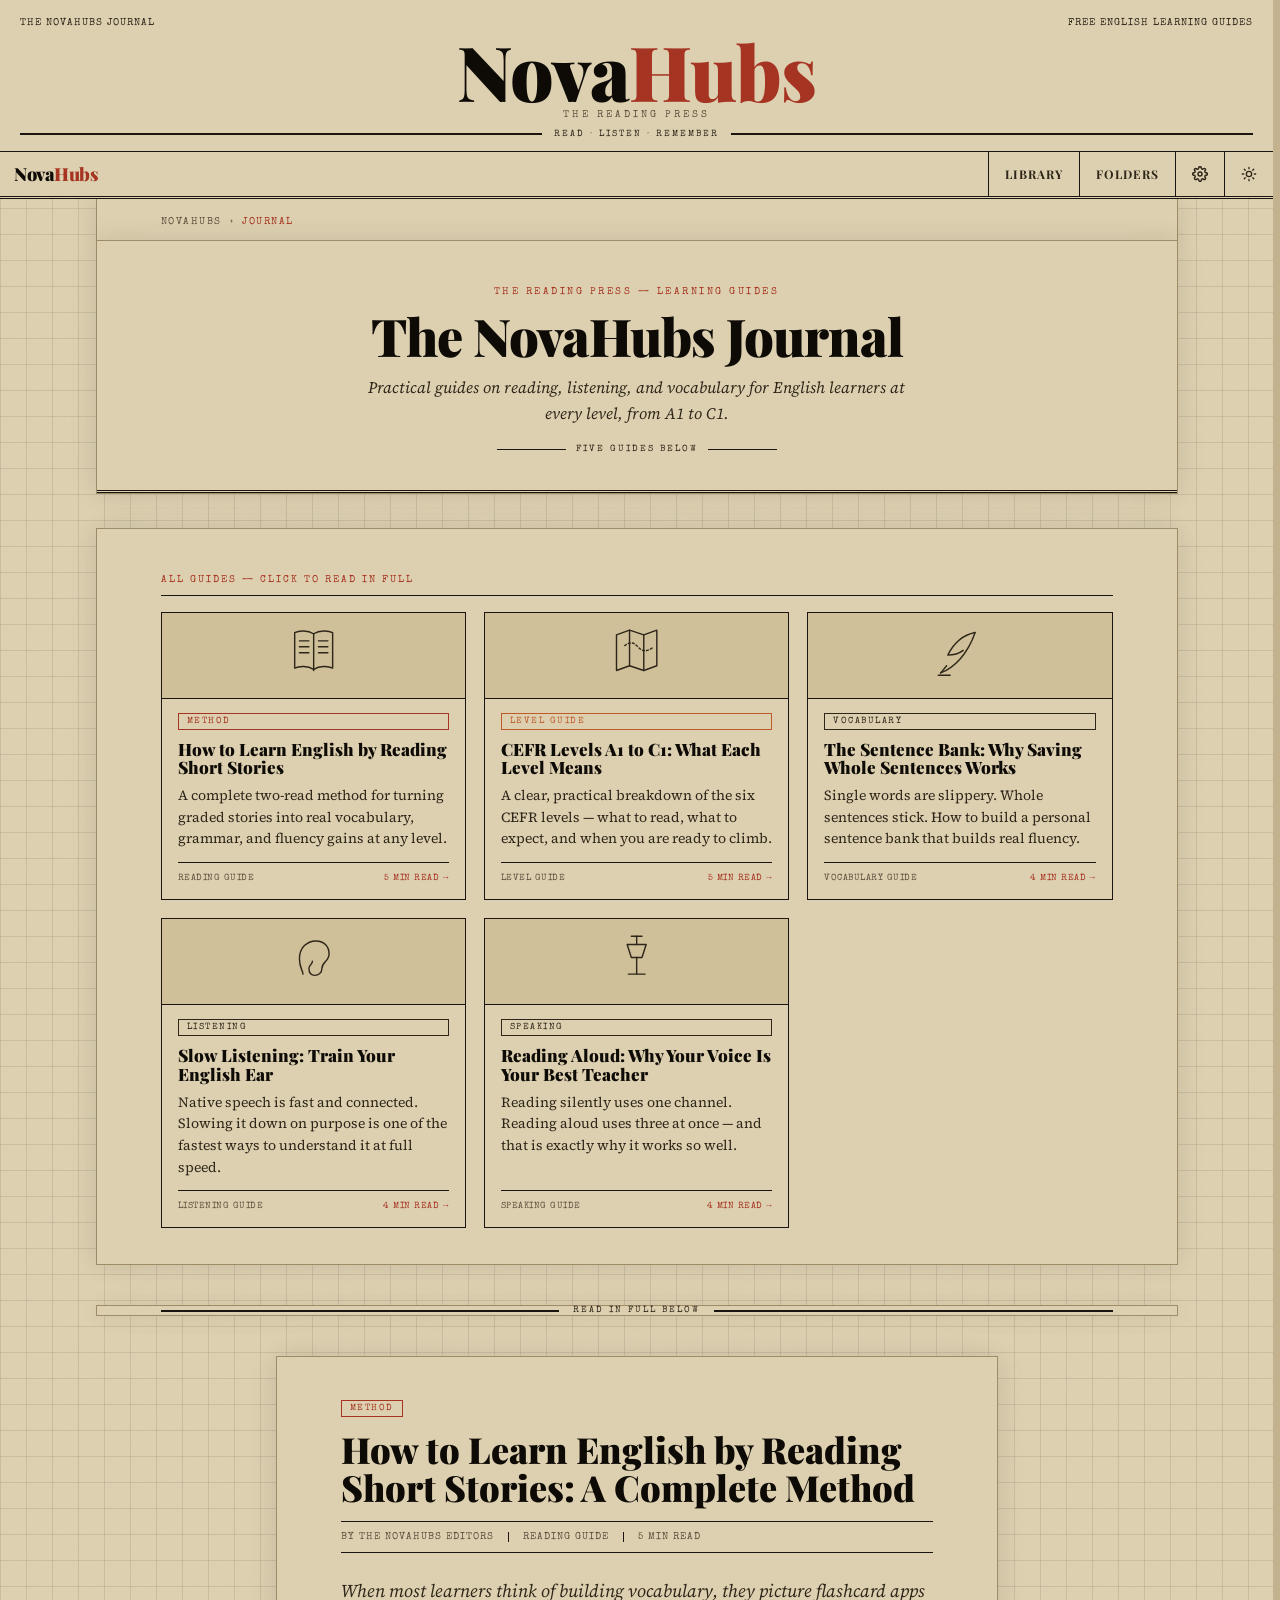
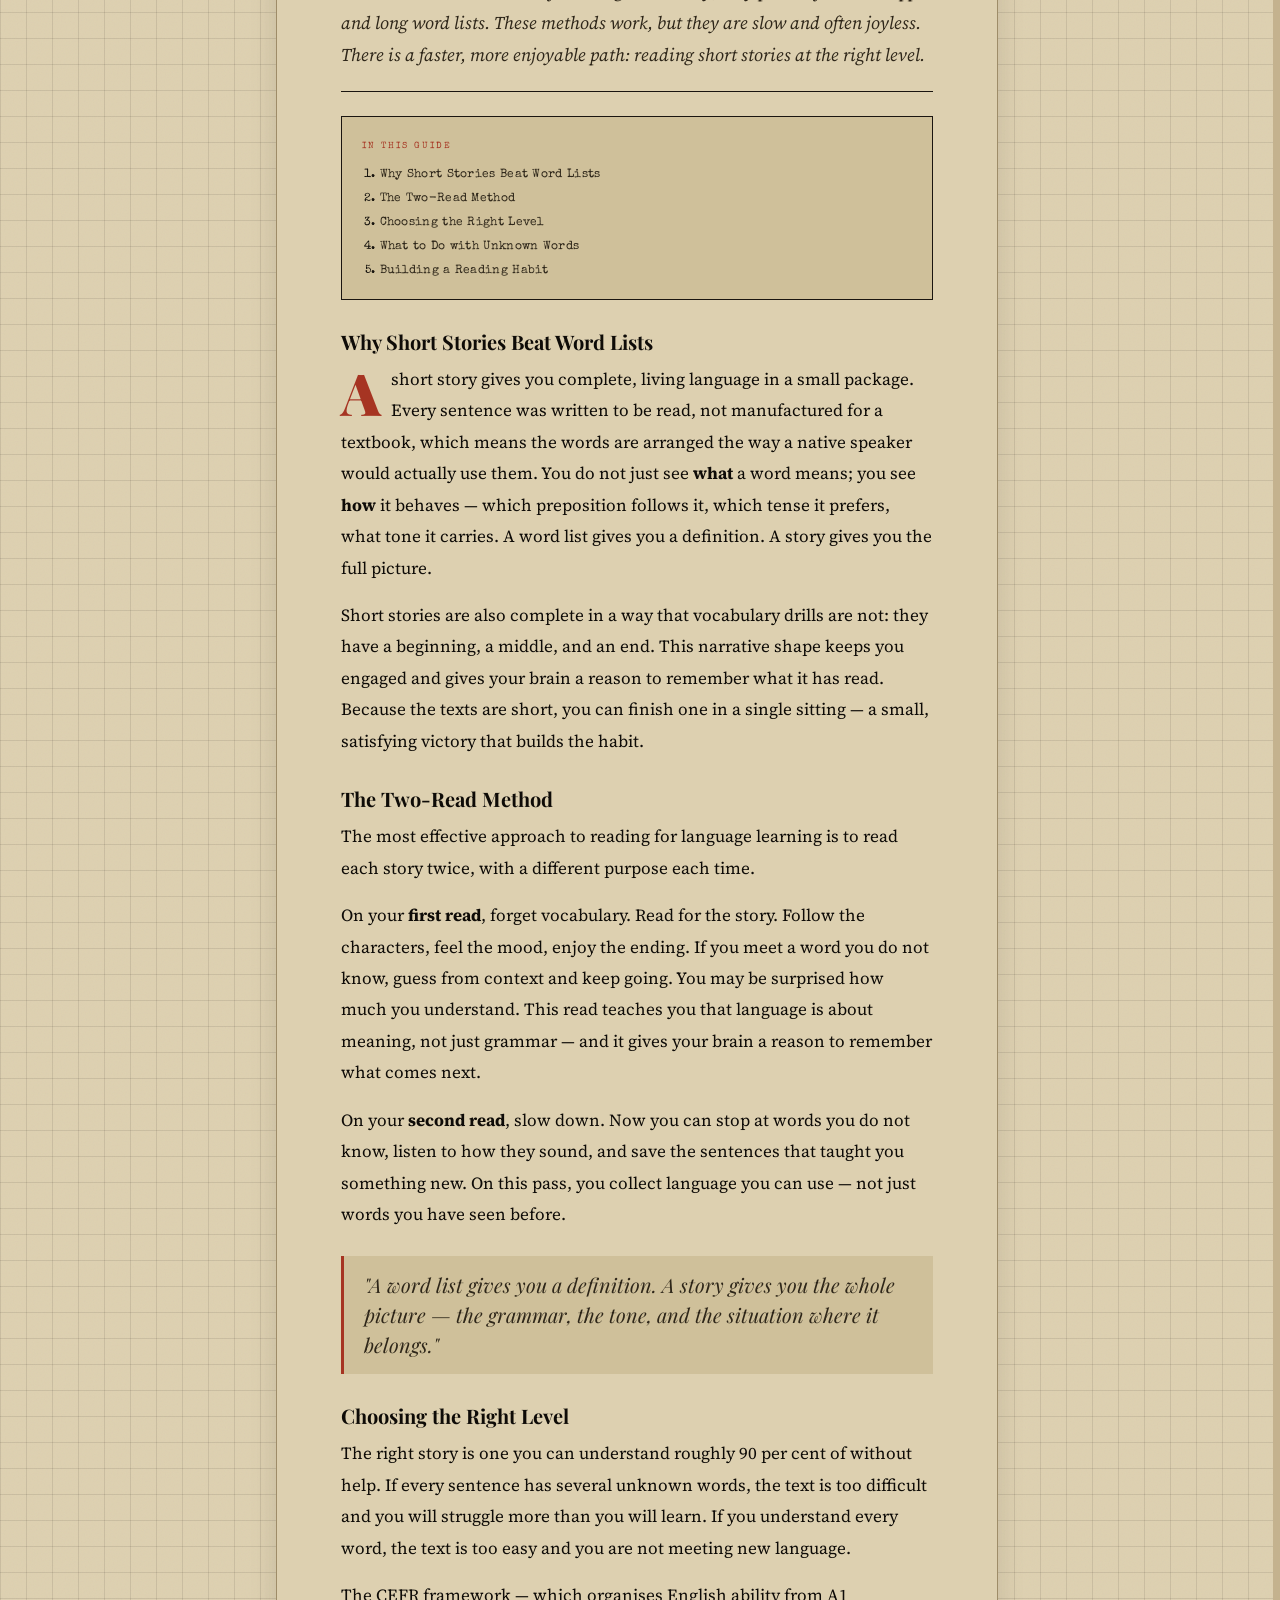
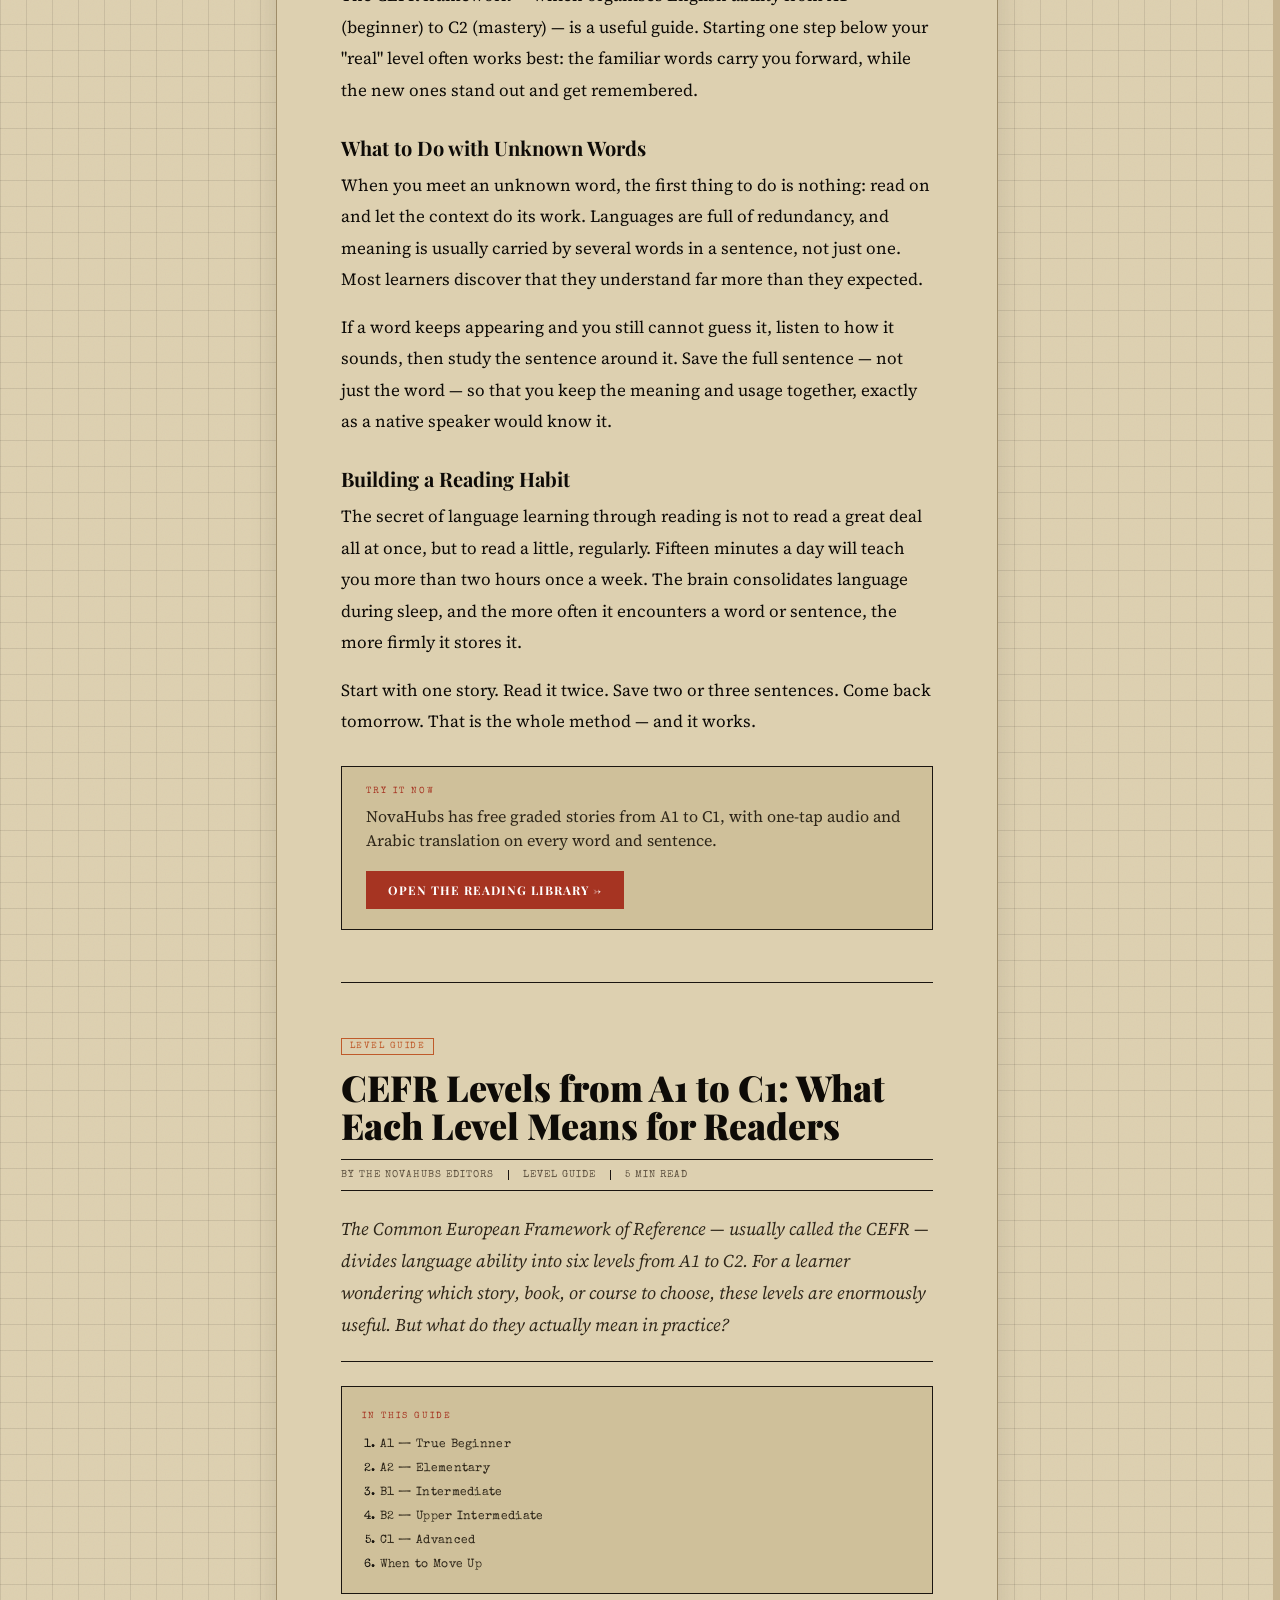
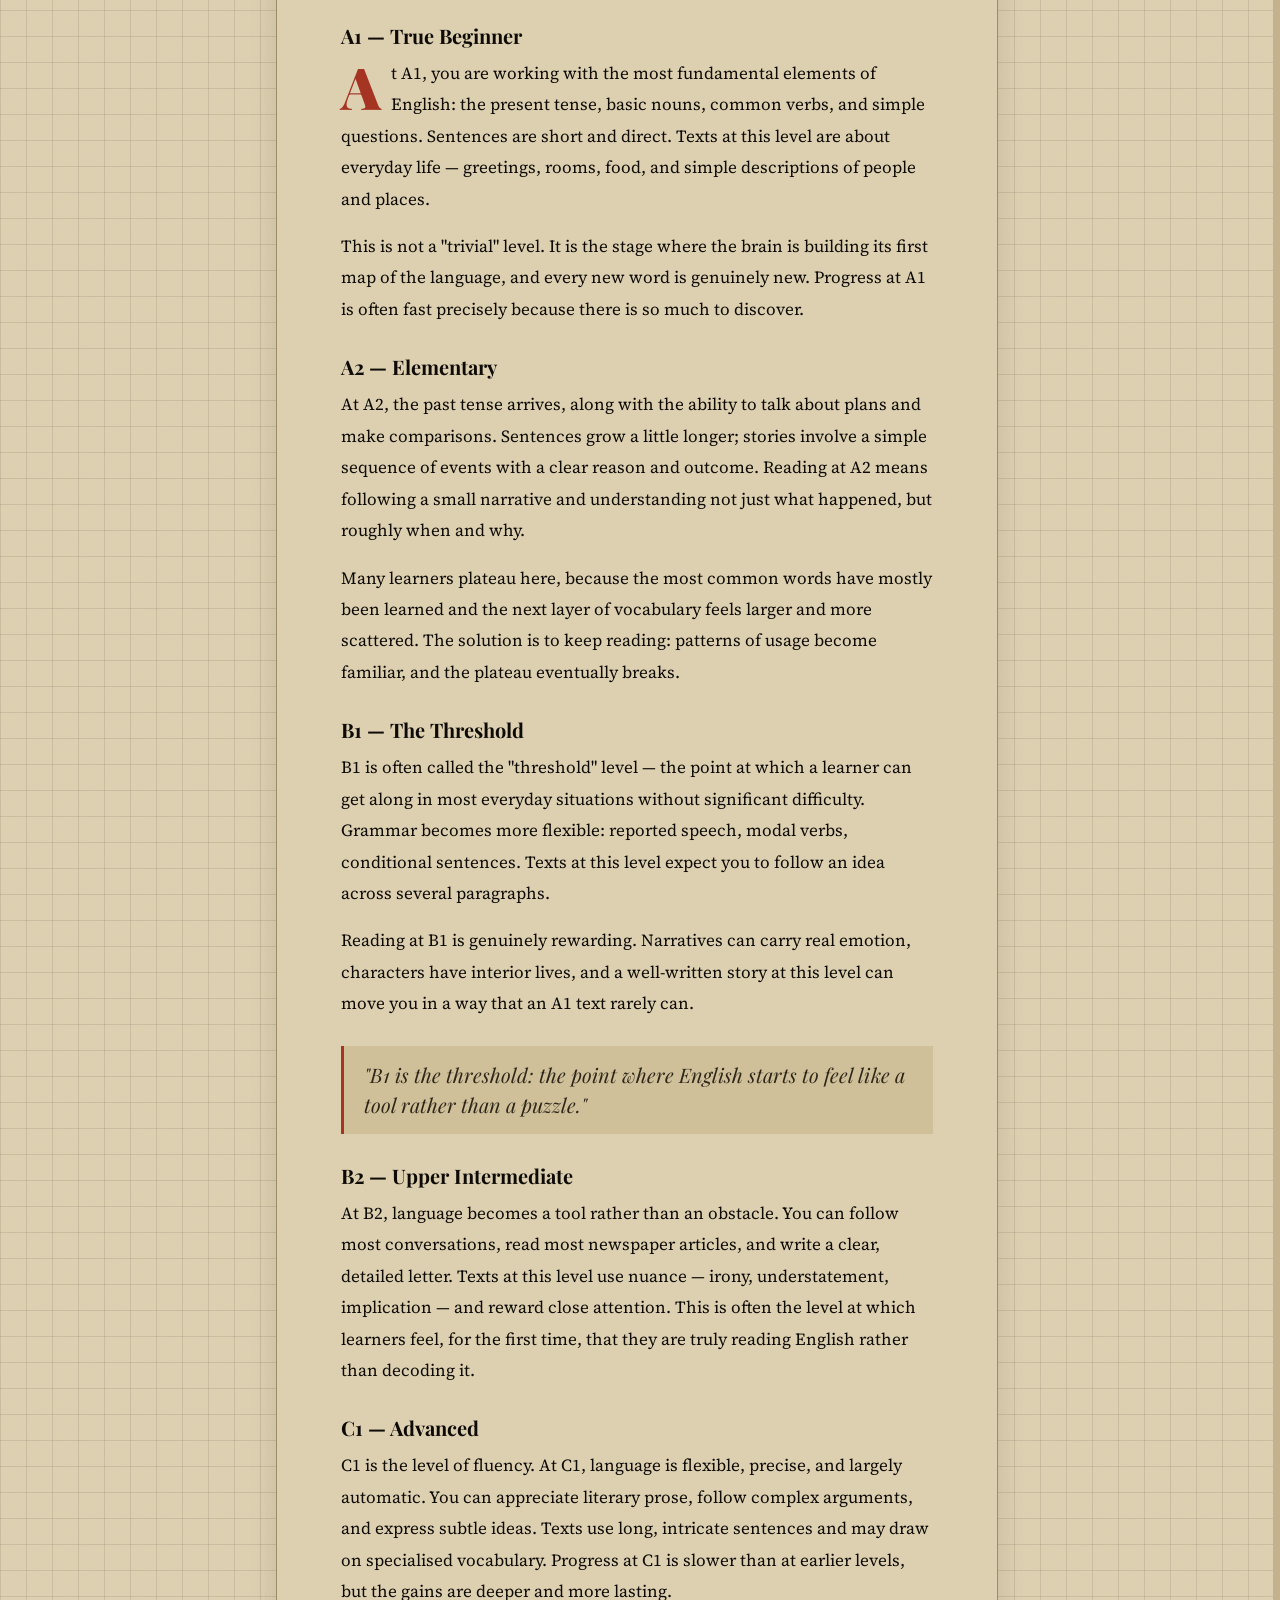
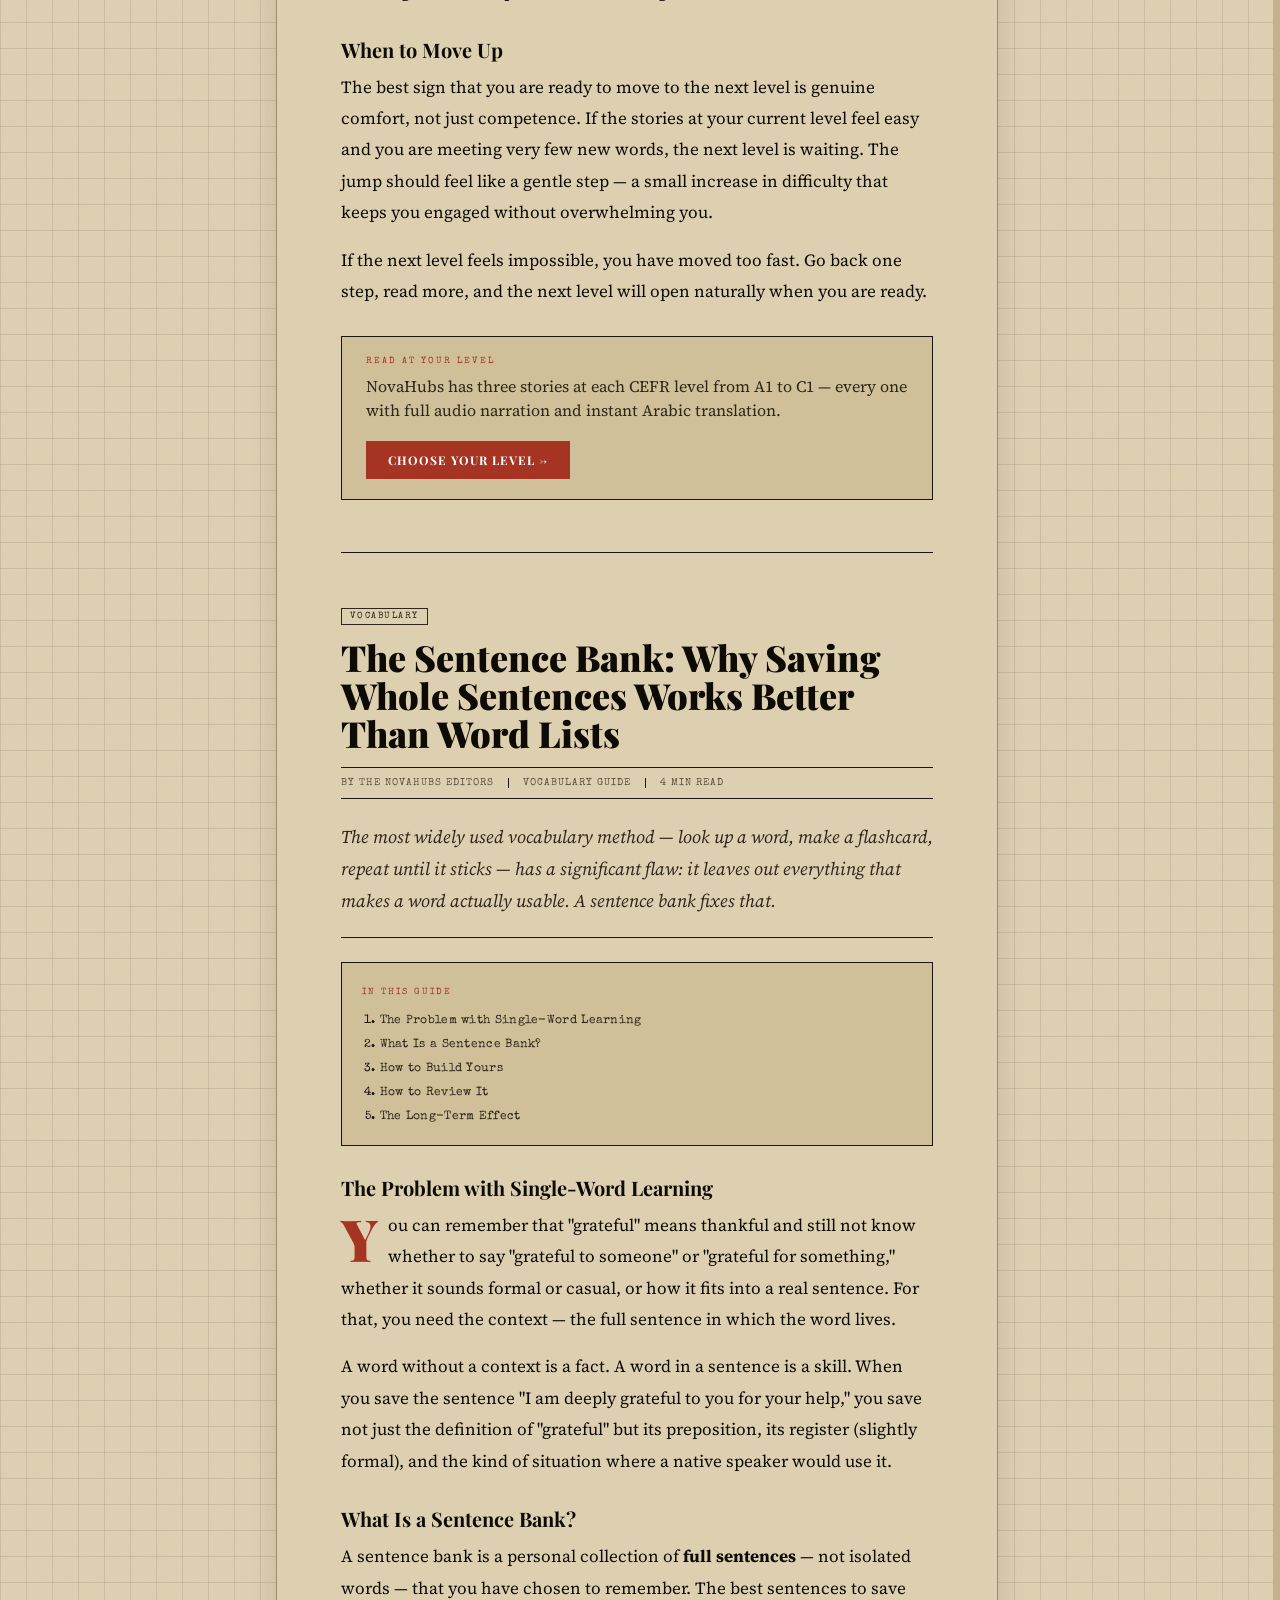
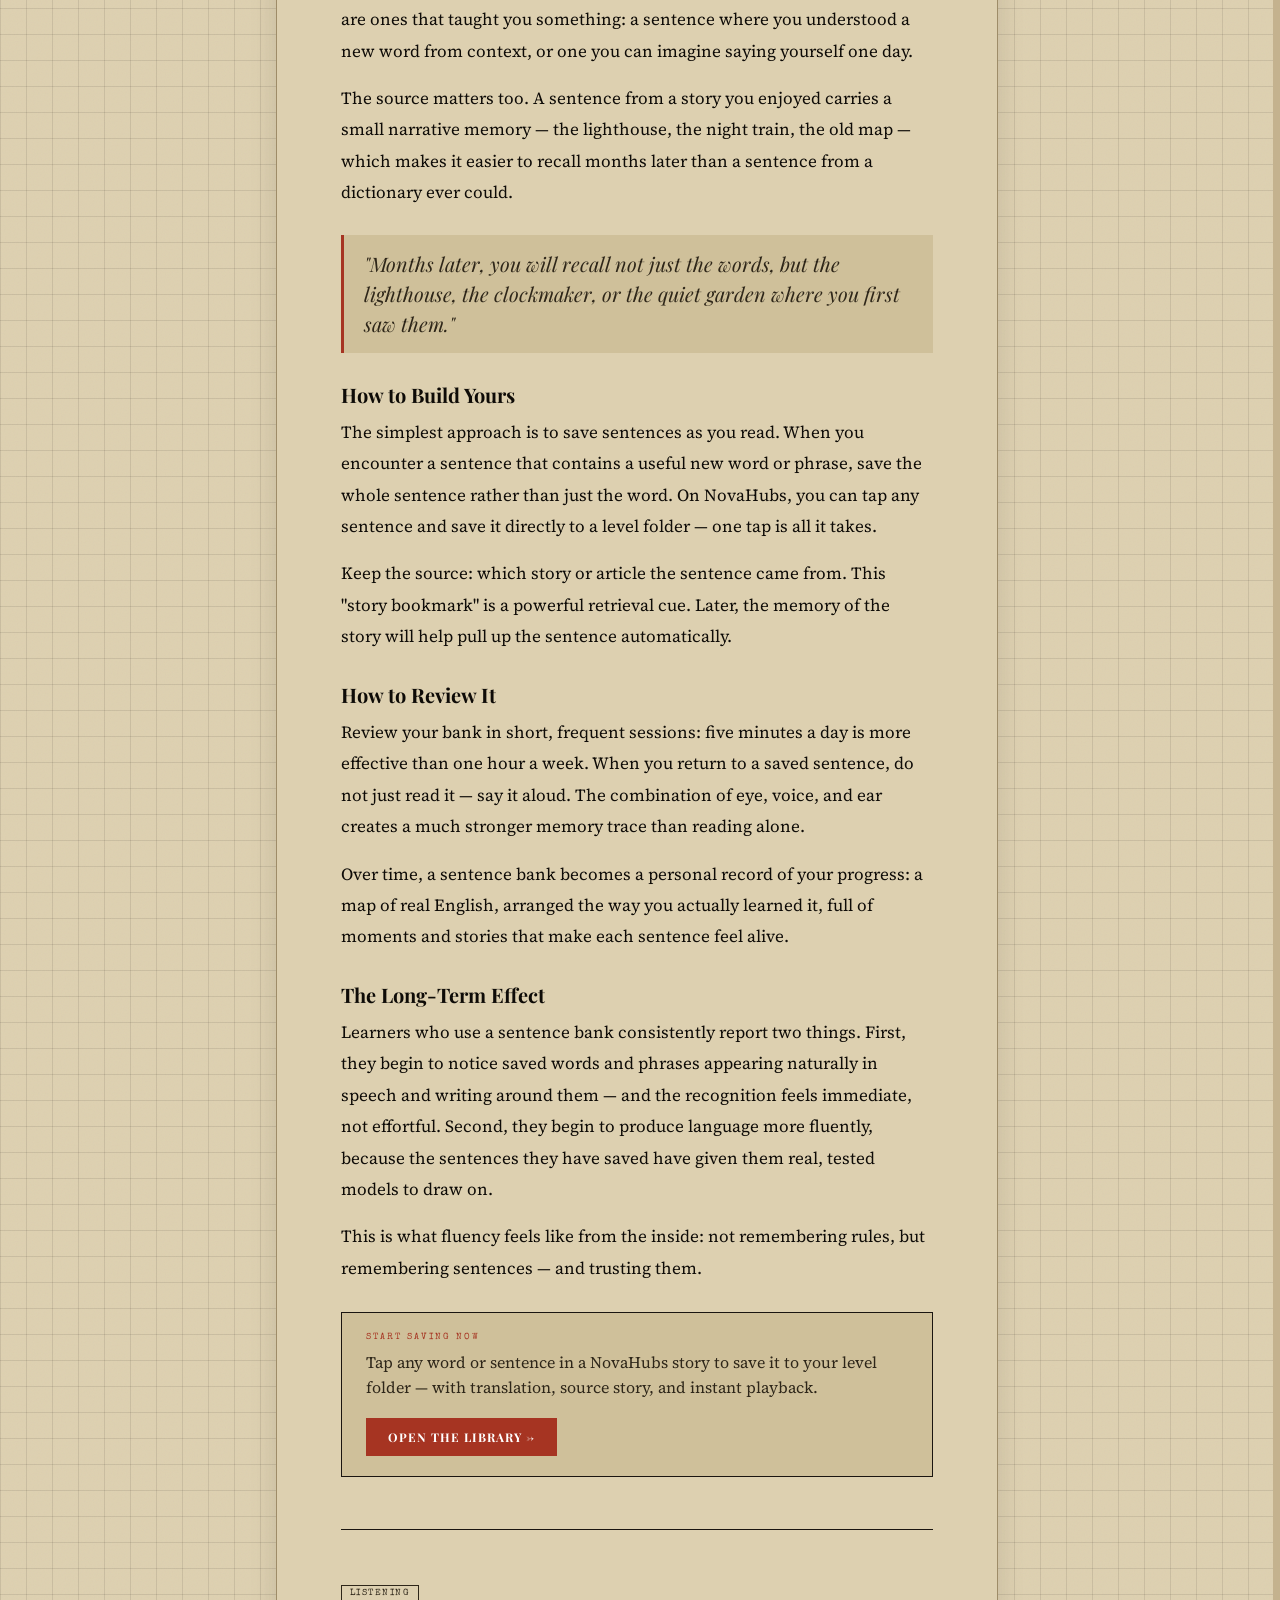
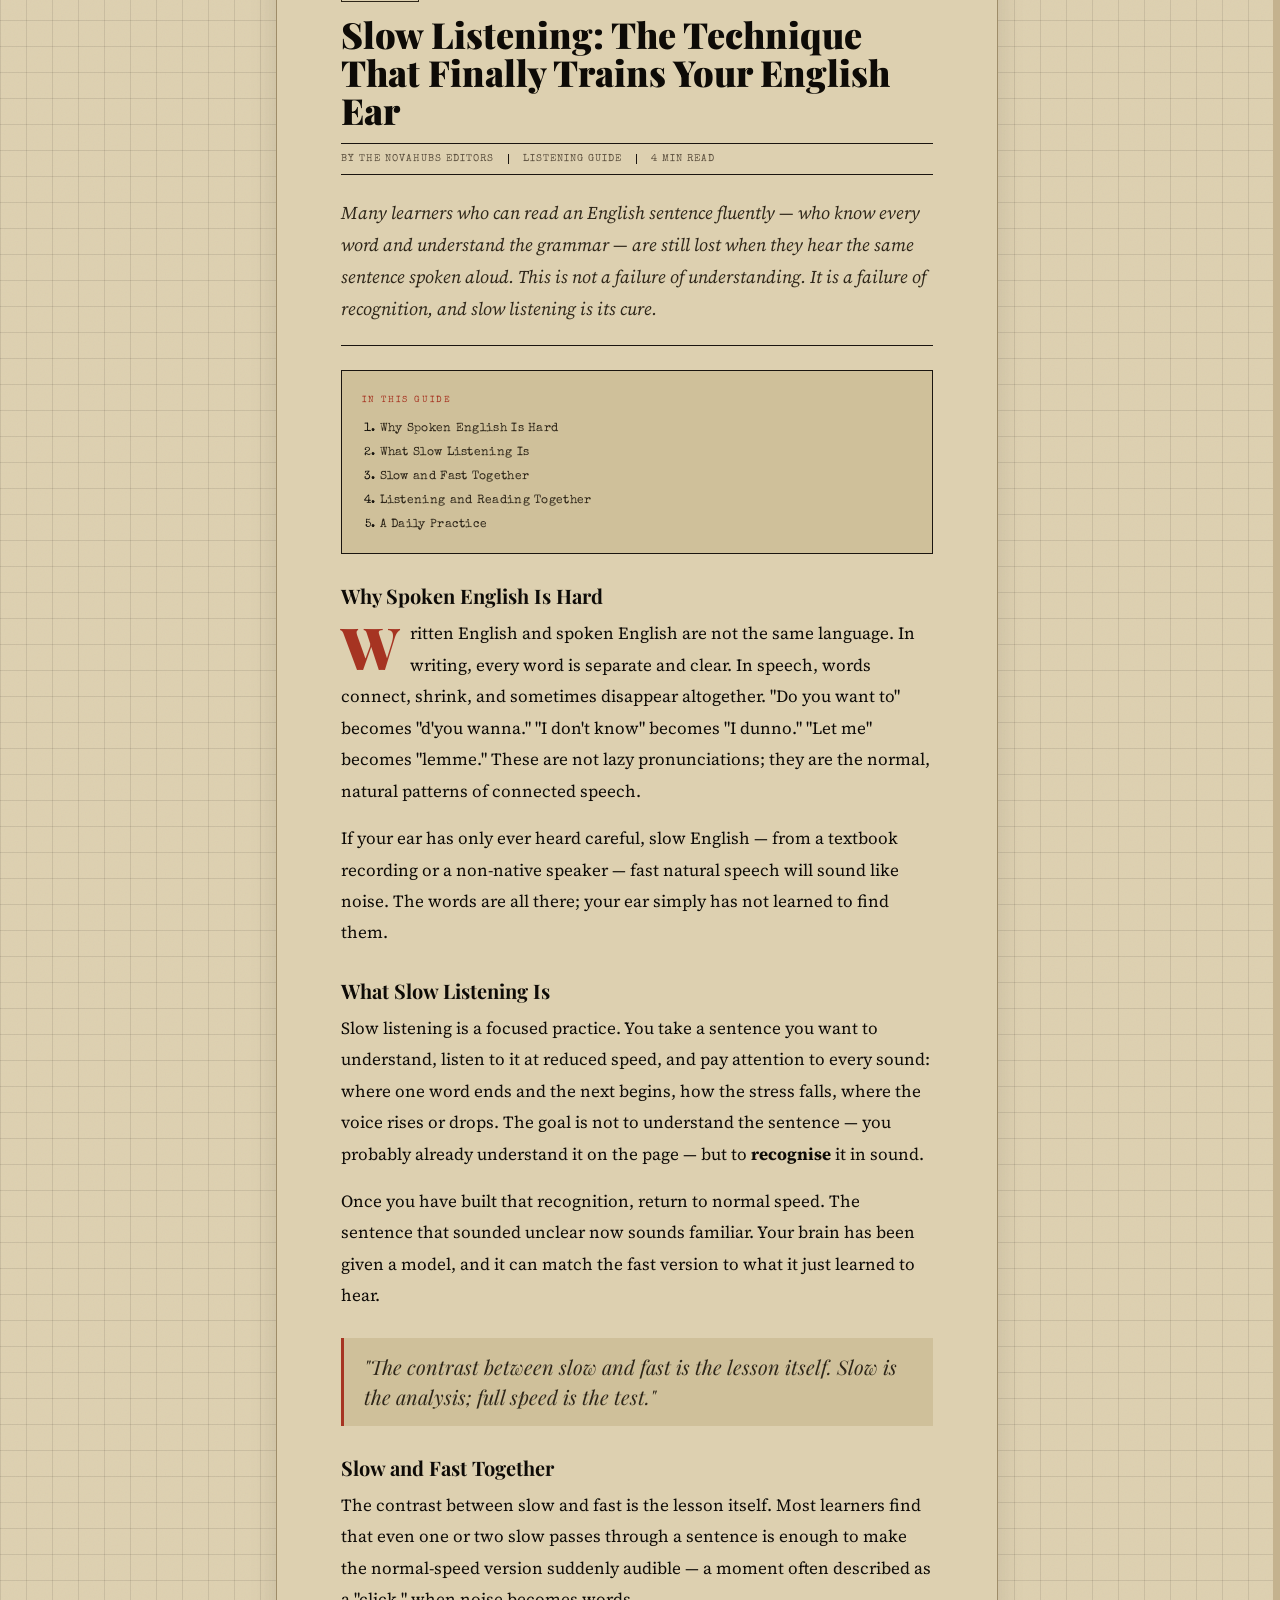
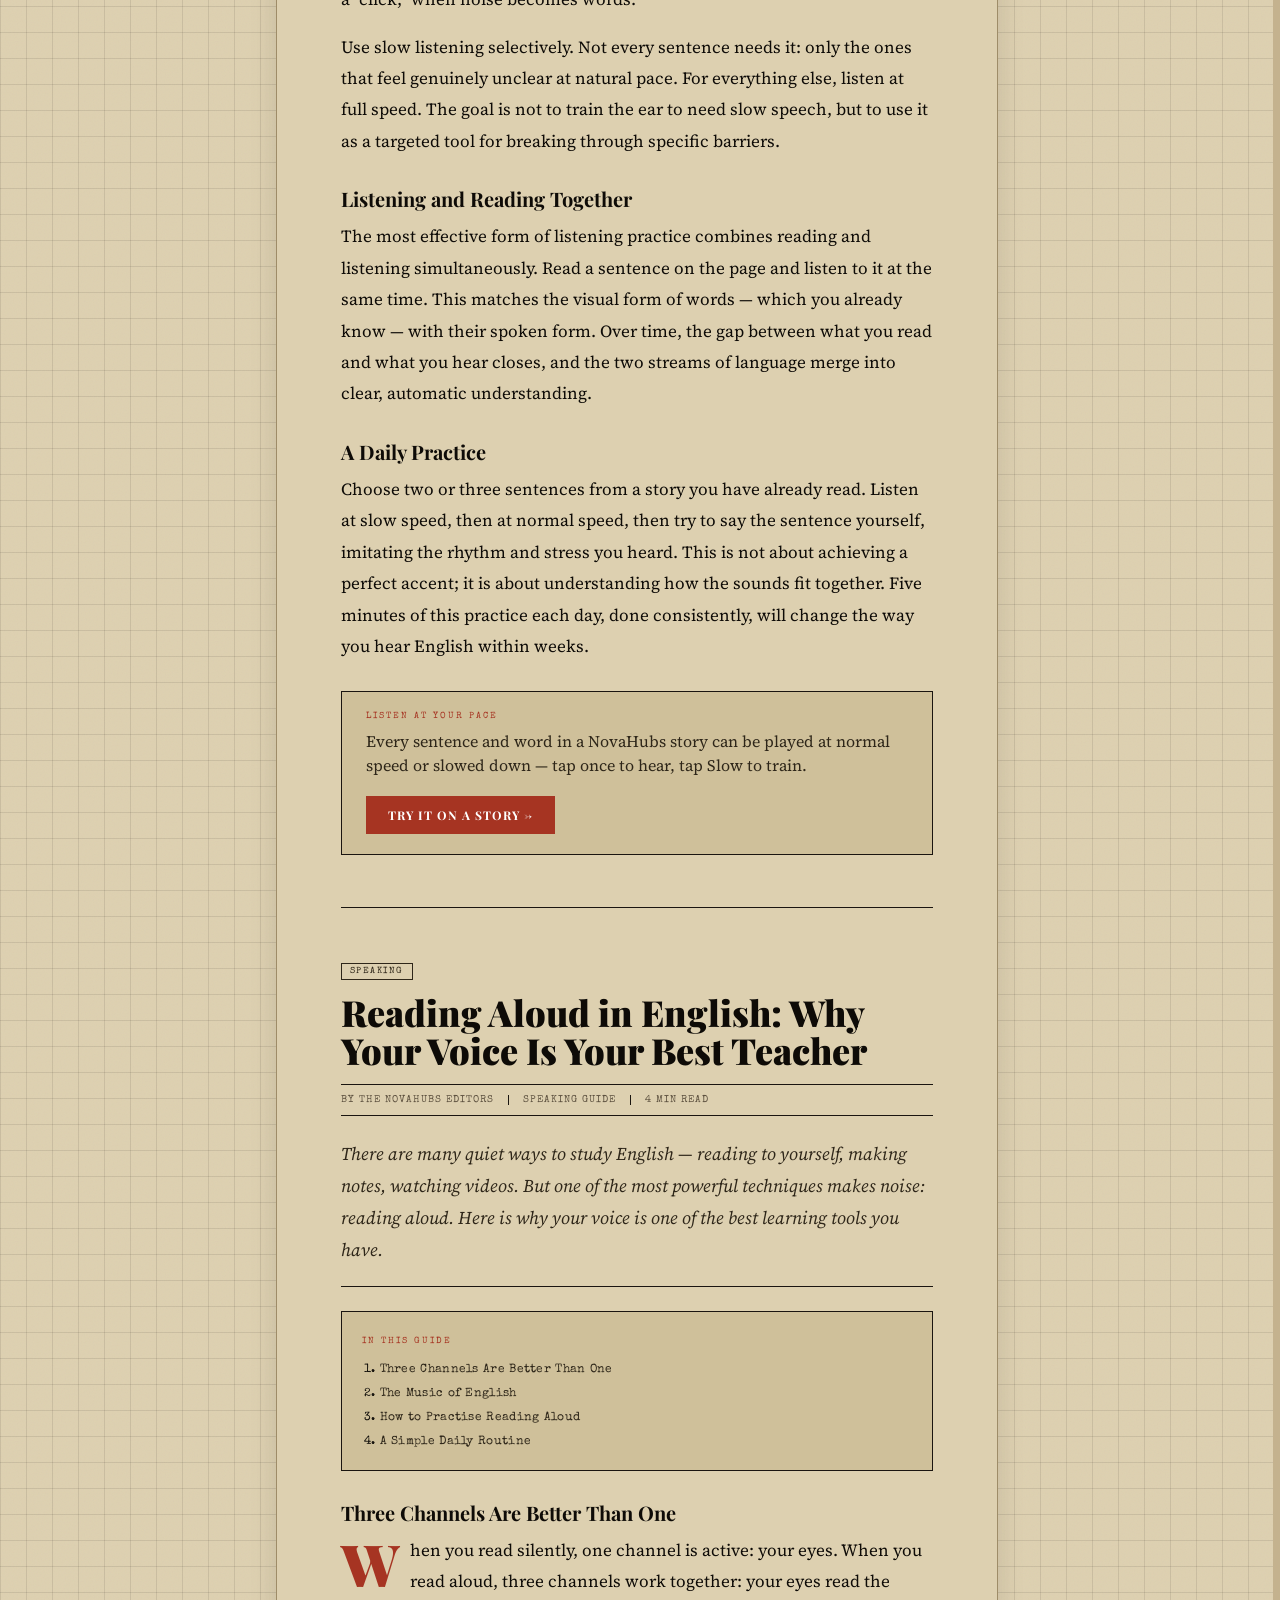
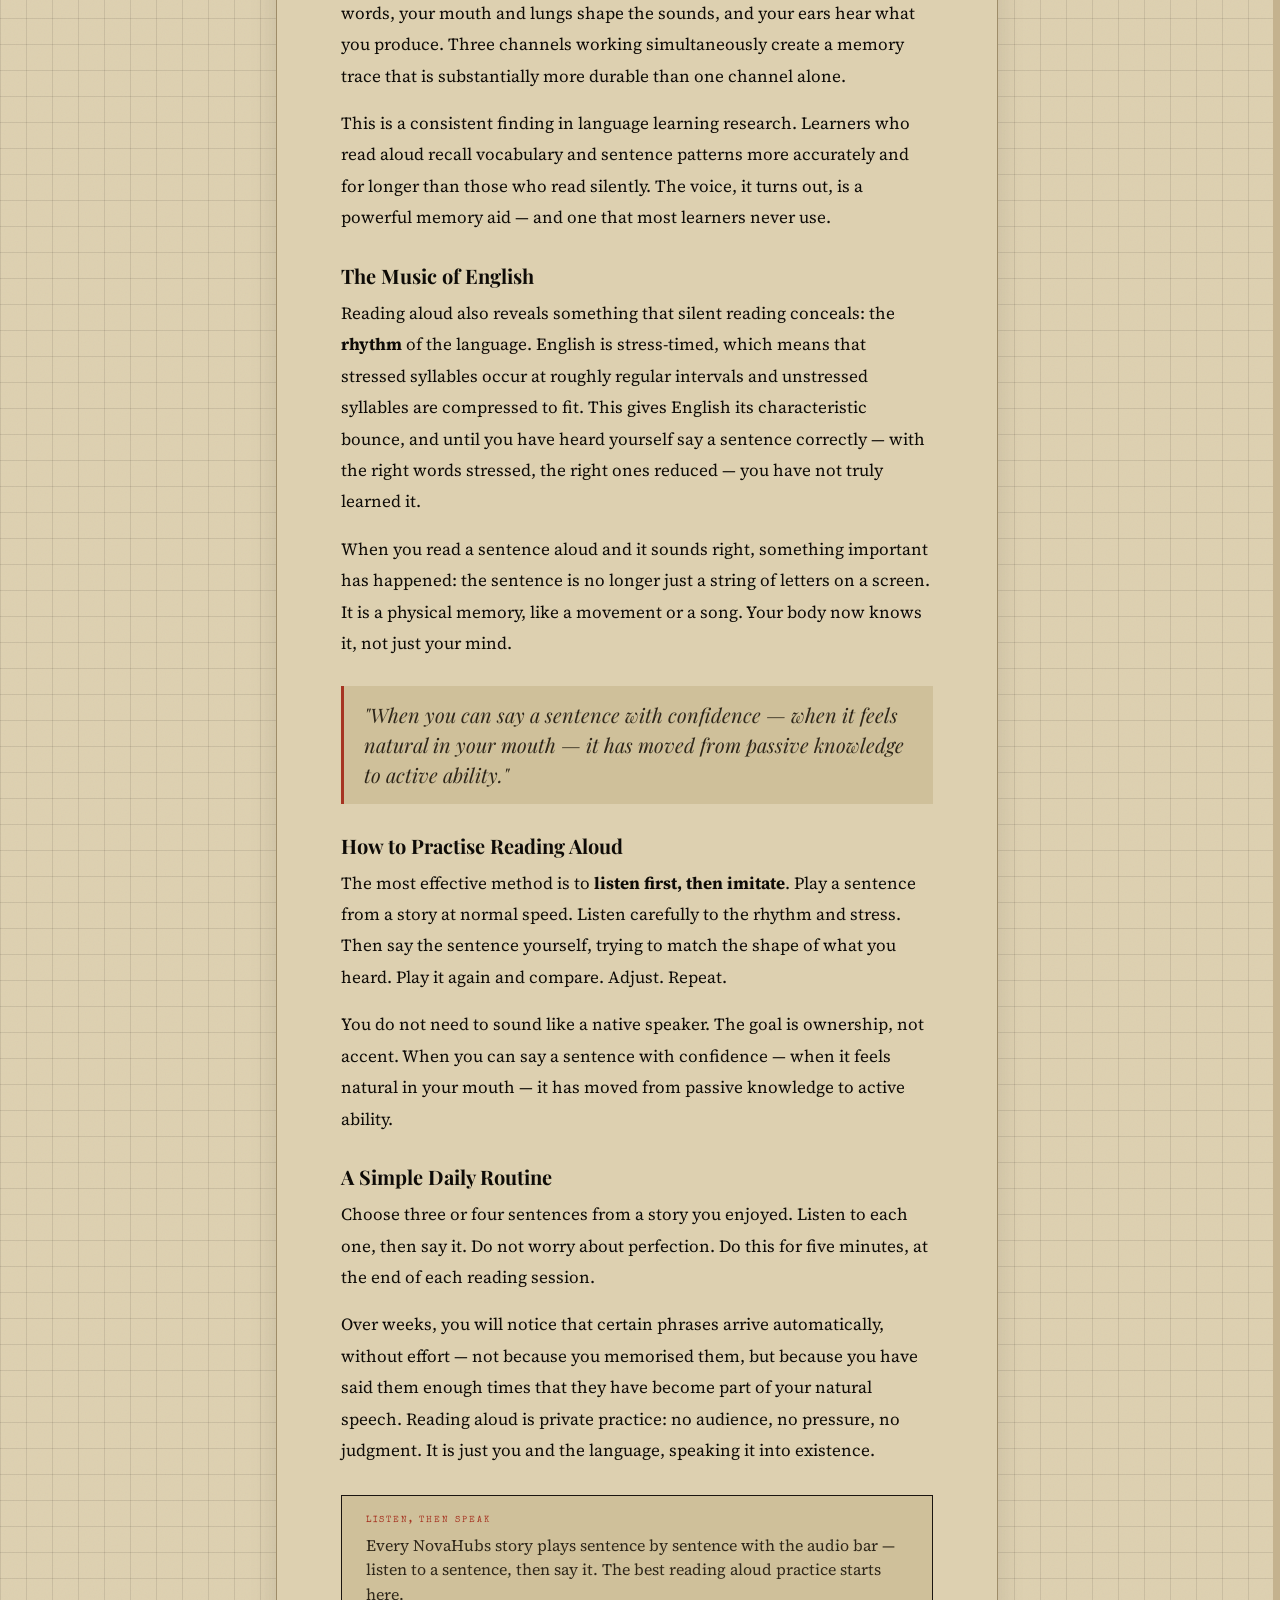
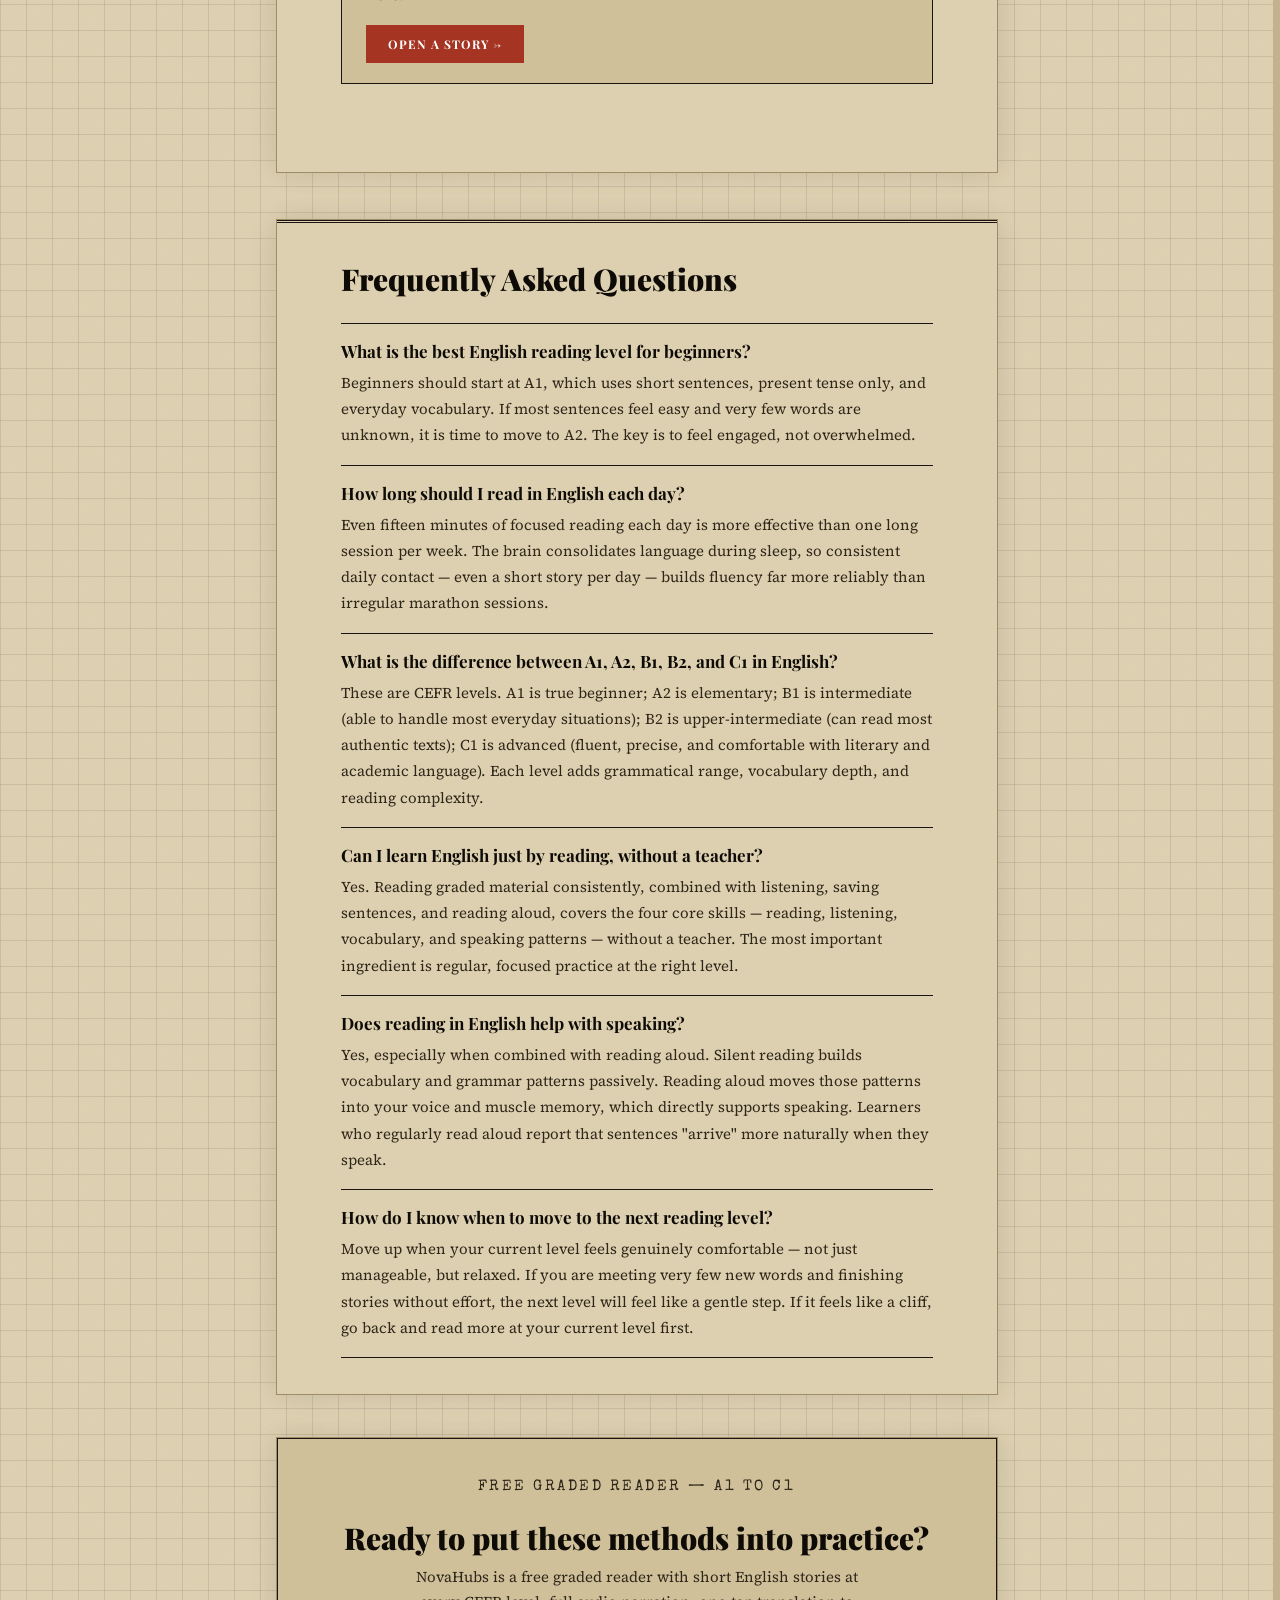
==== commit 162a1118: "5" ====
--- a/articles.html
+++ b/articles.html
@@ -64,16 +64,17 @@
 
 <style>
 :root{
-  --bg-outer:#e3d6ba; --app-border:#c5b693;
-  --paper:#efe6d2; --paper-2:#e7dcc4;
-  --ink:#211d17; --ink-soft:#4a4339; --faint:#8a7f6c;
-  --line:#2a251d;
+  --bg-outer:#c4b28e; --app-border:#9e8c68;
+  --paper:#ddd0b0; --paper-2:#cfc09a;
+  --ink:#0e0b07; --ink-soft:#2e2619; --faint:#5e5240;
+  --line:#1a1510;
   --accent:#a63422; --accent-2:#bf5a2a;
-  --sel:rgba(166,52,34,.16);
+  --sel:rgba(166,52,34,.18);
   --serif:"Source Serif 4",Georgia,"Times New Roman",serif;
   --display:"Playfair Display",Georgia,serif;
   --type:"Special Elite","Courier New",monospace;
   --trans:.15s;
+  --grid-line:rgba(42,37,29,.11);
 }
 [data-theme="dark"]{
   --bg-outer:#0a0806; --app-border:rgba(255,255,255,.07);
@@ -82,6 +83,7 @@
   --line:#2e2518;
   --accent:#c44232; --accent-2:#d46a30;
   --sel:rgba(196,66,50,.22);
+  --grid-line:rgba(255,255,255,.04);
 }
 .theme-ready *{transition:background-color .25s,color .2s,border-color .2s,box-shadow .2s;}
 *{box-sizing:border-box;-webkit-tap-highlight-color:transparent;}
@@ -94,13 +96,25 @@
 ::-webkit-scrollbar-thumb:hover{background:var(--faint);}
 :focus-visible{outline:2px solid var(--accent);outline-offset:2px;}
 body{font-family:var(--serif);color:var(--ink);min-height:100vh;
-  background:var(--bg-outer);
-  background-image:url("data:image/svg+xml,%3Csvg xmlns='http://www.w3.org/2000/svg' width='200' height='200'%3E%3Cfilter id='np'%3E%3CfeTurbulence type='fractalNoise' baseFrequency='0.7' numOctaves='3'/%3E%3C/filter%3E%3Crect width='100%25' height='100%25' filter='url(%23np)' opacity='0.05'/%3E%3C/svg%3E");
+  background-color:var(--bg-outer);
+  background-image:
+    linear-gradient(var(--grid-line) 1px, transparent 1px),
+    linear-gradient(90deg, var(--grid-line) 1px, transparent 1px);
+  background-size:26px 26px;
   -webkit-font-smoothing:antialiased;}
-#app{max-width:1180px;margin:0 auto;min-height:100vh;background:var(--paper);
-  background-image:url("data:image/svg+xml,%3Csvg xmlns='http://www.w3.org/2000/svg' width='200' height='200'%3E%3Cfilter id='nq'%3E%3CfeTurbulence type='fractalNoise' baseFrequency='0.75' numOctaves='3'/%3E%3C/filter%3E%3Crect width='100%25' height='100%25' filter='url(%23nq)' opacity='0.04'/%3E%3C/svg%3E");
-  border-left:1px solid var(--app-border);border-right:1px solid var(--app-border);
+#app{width:100%;min-height:100vh;
+  background-color:var(--paper);
+  background-image:
+    linear-gradient(var(--grid-line) 1px, transparent 1px),
+    linear-gradient(90deg, var(--grid-line) 1px, transparent 1px),
+    url("data:image/svg+xml,%3Csvg xmlns='http://www.w3.org/2000/svg' width='200' height='200'%3E%3Cfilter id='nq'%3E%3CfeTurbulence type='fractalNoise' baseFrequency='0.75' numOctaves='3'/%3E%3C/filter%3E%3Crect width='100%25' height='100%25' filter='url(%23nq)' opacity='0.035'/%3E%3C/svg%3E");
+  background-size:26px 26px, 26px 26px, 200px 200px;
   display:flex;flex-direction:column;}
+
+/* content strip — solid background covers grid under all text areas */
+header.mast,nav.topbar,
+.j-hero,.j-index,.articles-wrap,.section-divider,.breadcrumb,.faq-wrap,.cta-wrap,
+footer{background:var(--paper);}
 
 /* masthead */
 header.mast{padding:18px 20px 12px;border-bottom:1px solid var(--line);}
@@ -248,6 +262,17 @@
 .blog-badge{color:var(--accent);text-decoration:none;border:1px solid var(--accent);padding:2px 10px;letter-spacing:1.5px;transition:background .18s,color .18s;}
 .blog-badge:hover{background:var(--accent);color:#fff;}
 
+/* strip padding — placed last to override element-specific padding shorthands */
+.j-hero,.j-index,.articles-wrap,.section-divider,.breadcrumb,.faq-wrap,.cta-wrap{
+  padding:36px 64px;
+  box-shadow:0 0 0 1px var(--app-border),4px 0 28px rgba(0,0,0,.06),-4px 0 28px rgba(0,0,0,.06);
+}
+.breadcrumb{padding-top:18px;padding-bottom:14px;}
+.section-divider{padding-top:0;padding-bottom:0;}
+@media(max-width:700px){
+  .j-hero,.j-index,.articles-wrap,.section-divider,.breadcrumb,.faq-wrap,.cta-wrap{padding-left:28px;padding-right:28px;}
+}
+
 @media print{
   nav.topbar,footer{display:none!important;}
   html,html[data-theme="dark"]{--paper:#fff;--paper-2:#f3ede0;--ink:#211d17;--ink-soft:#4a4339;--bg-outer:#fff;}
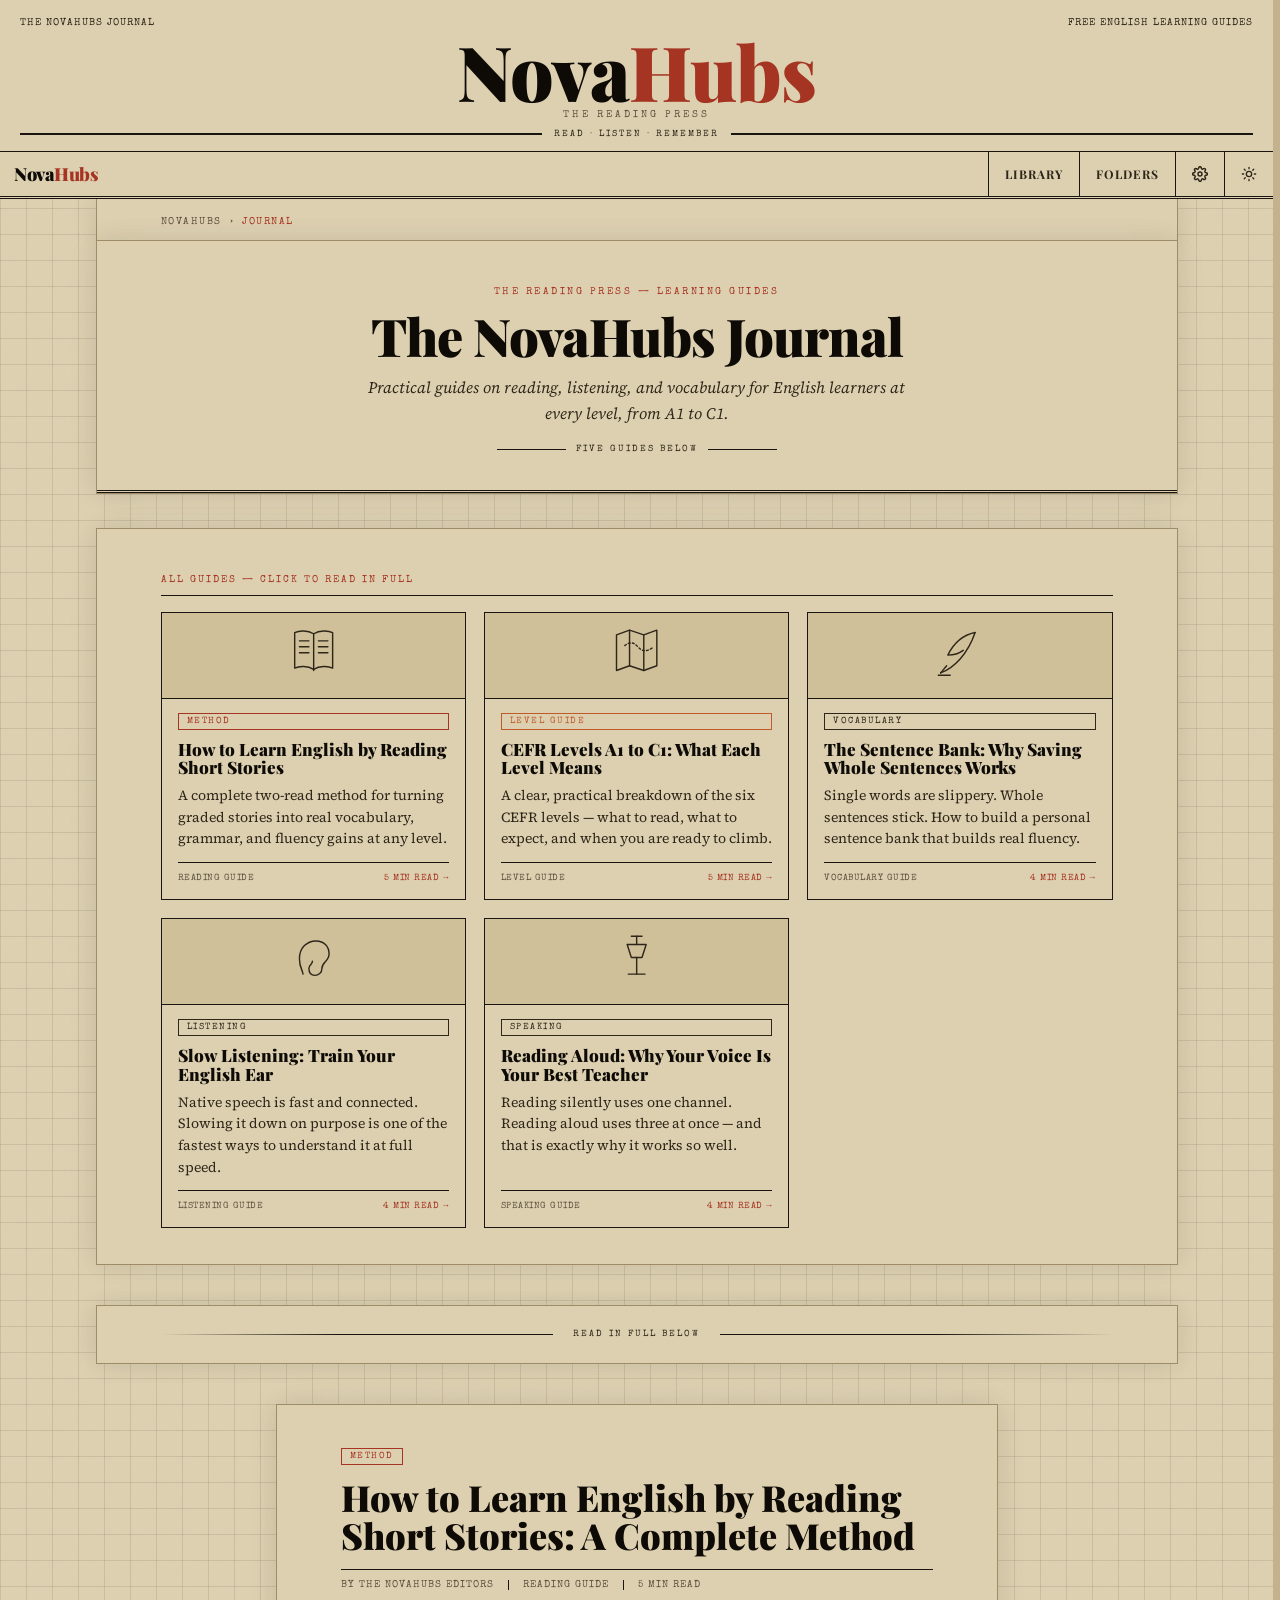
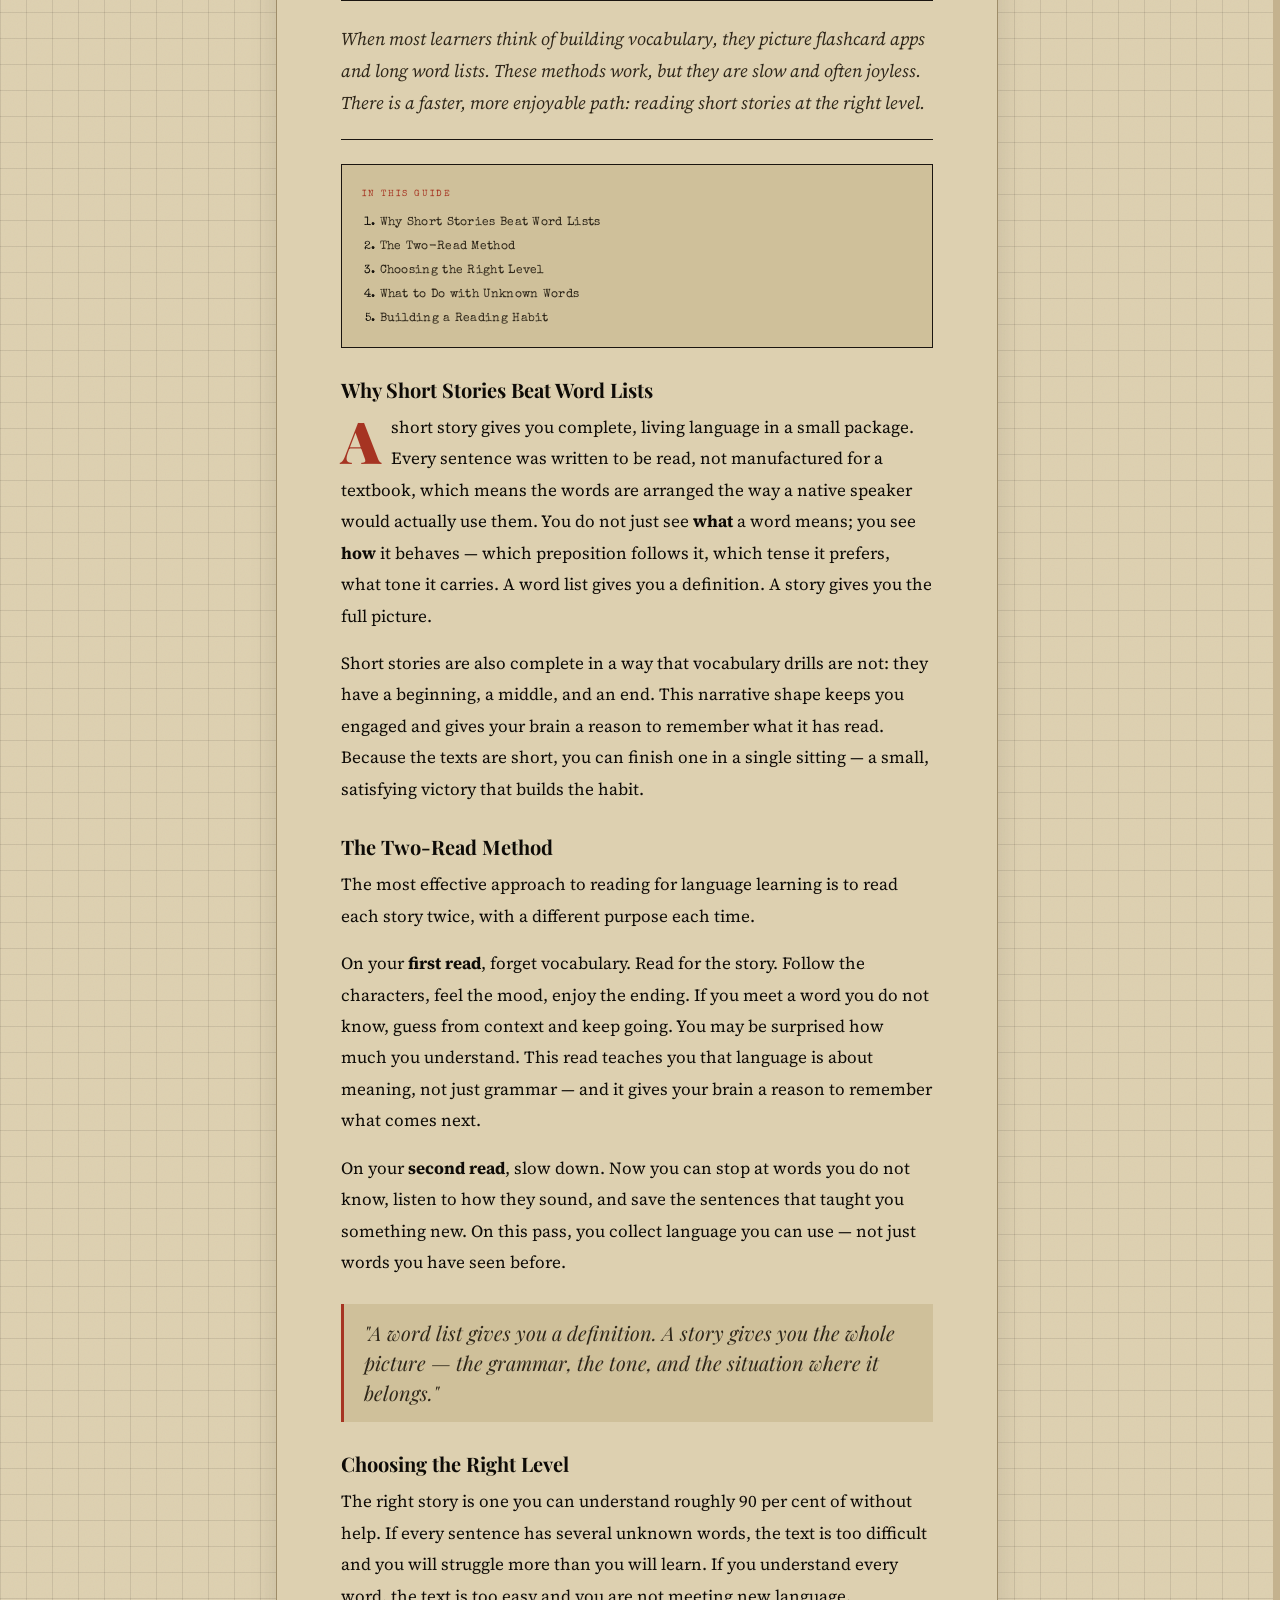
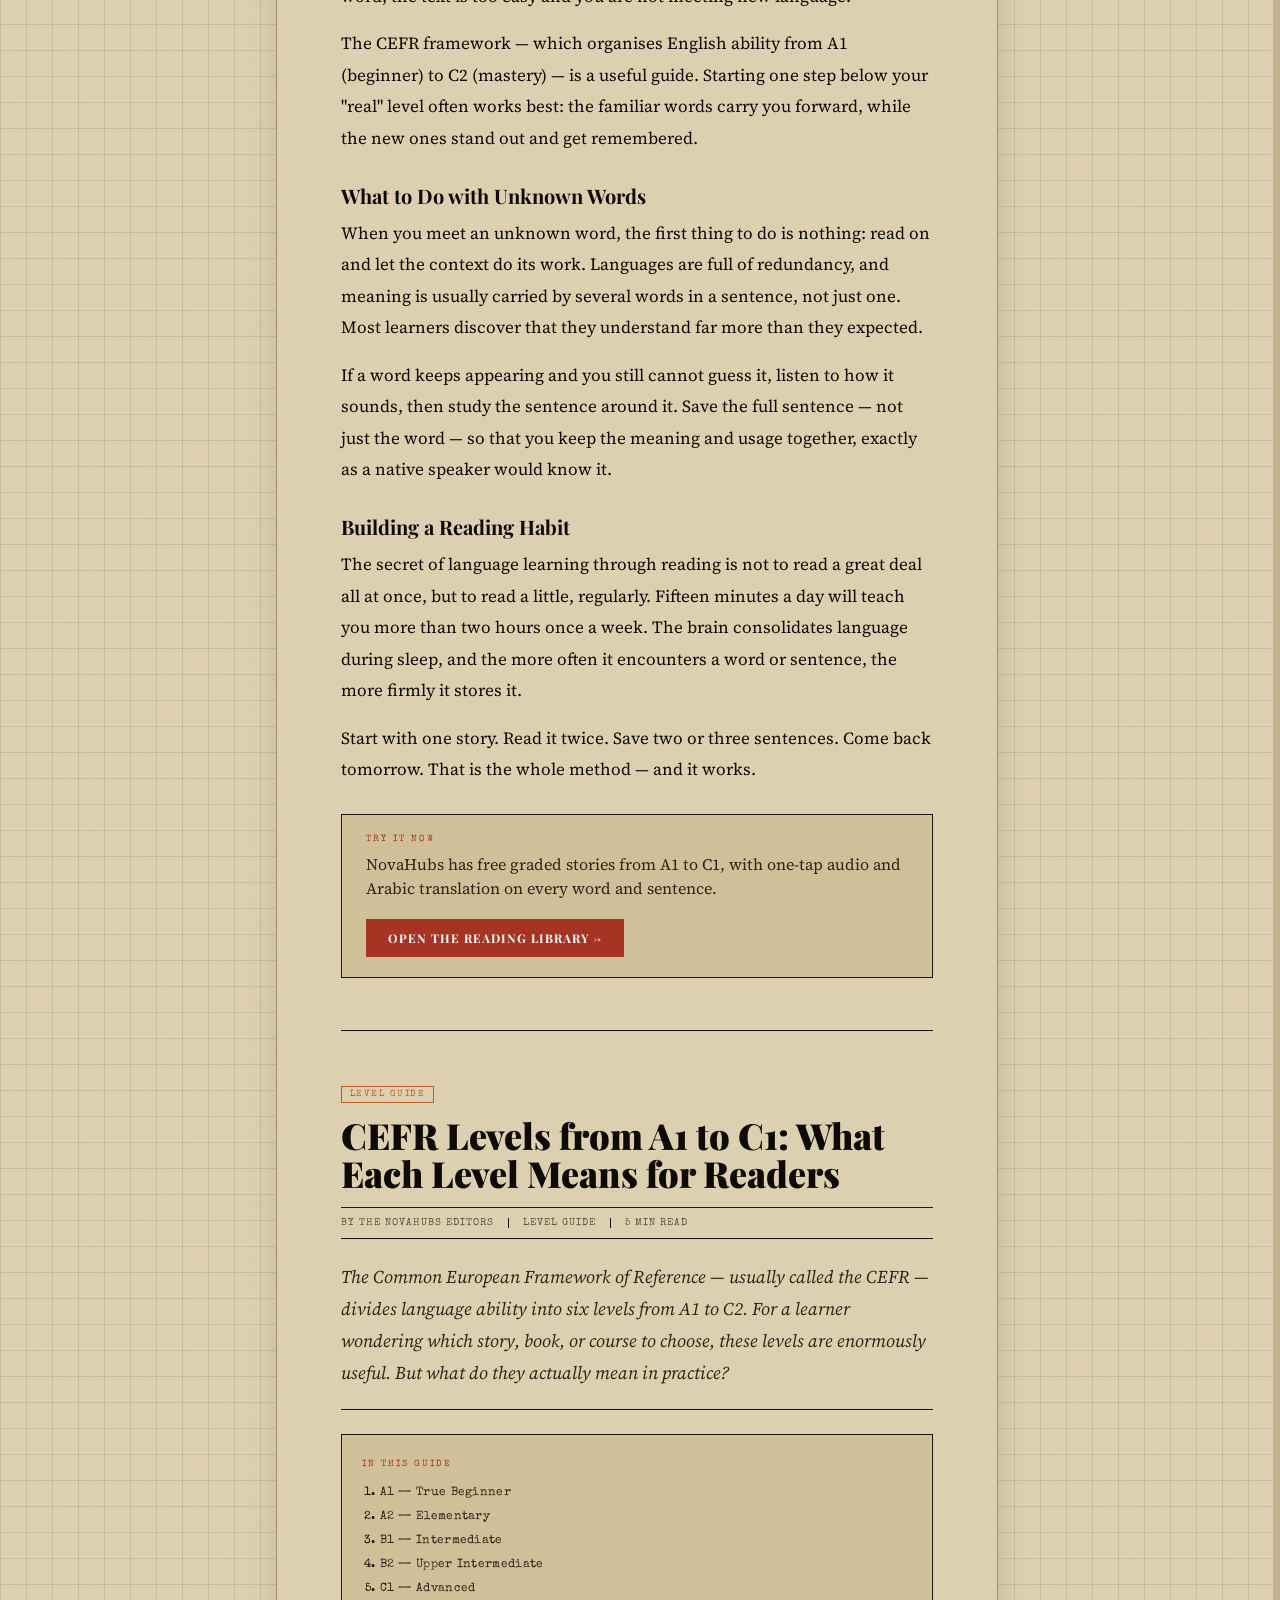
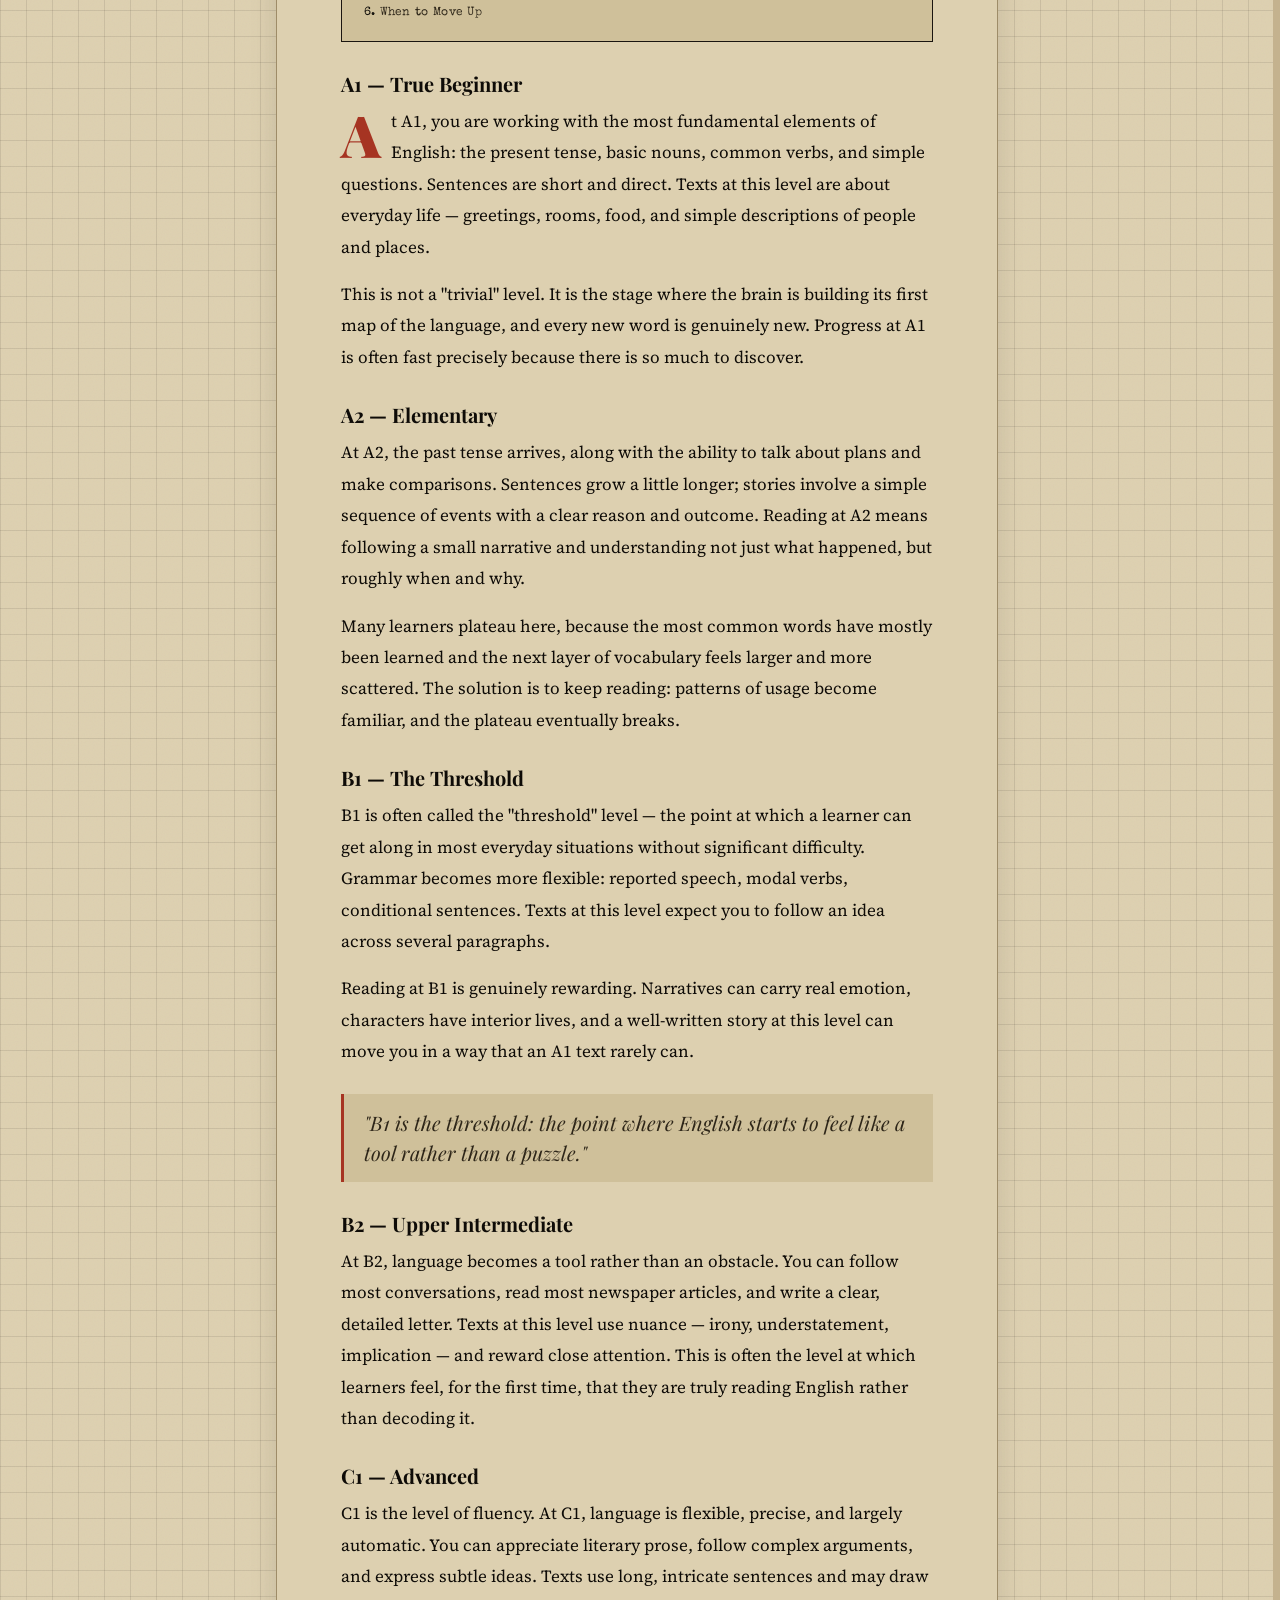
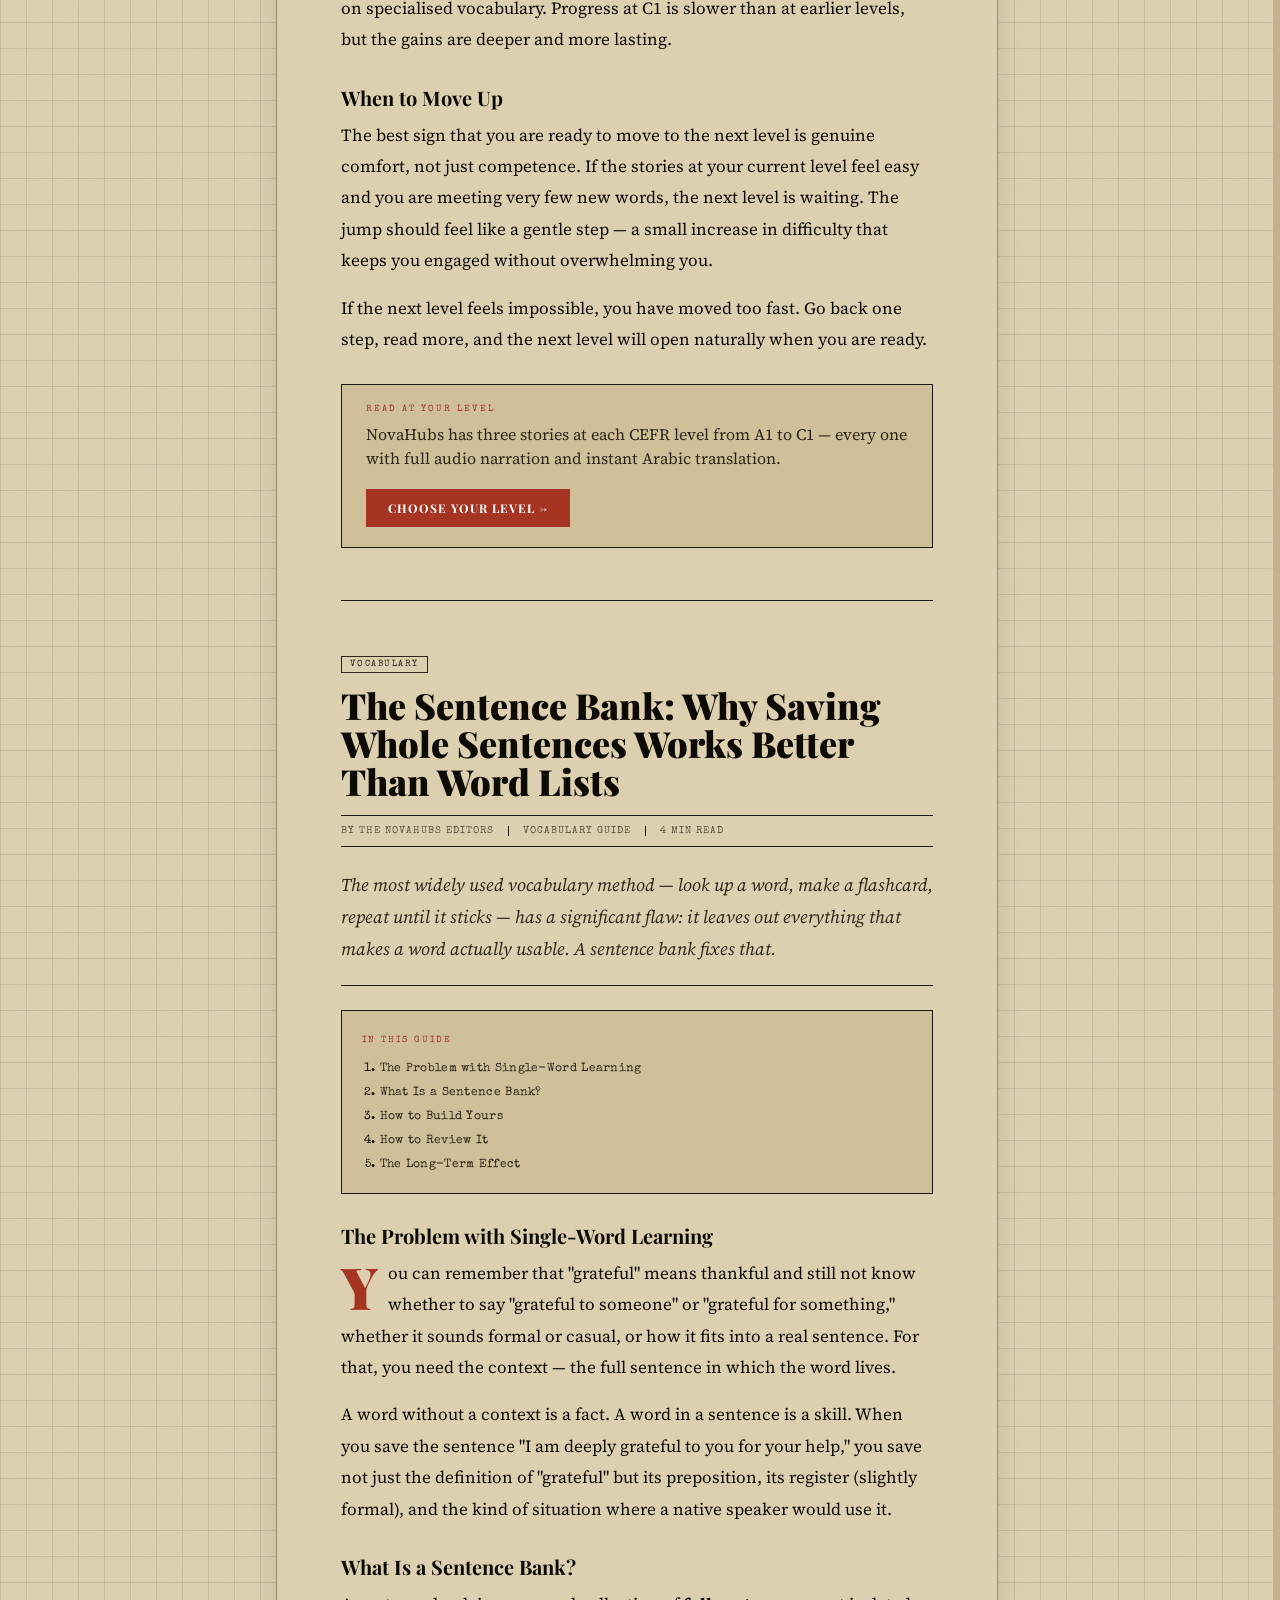
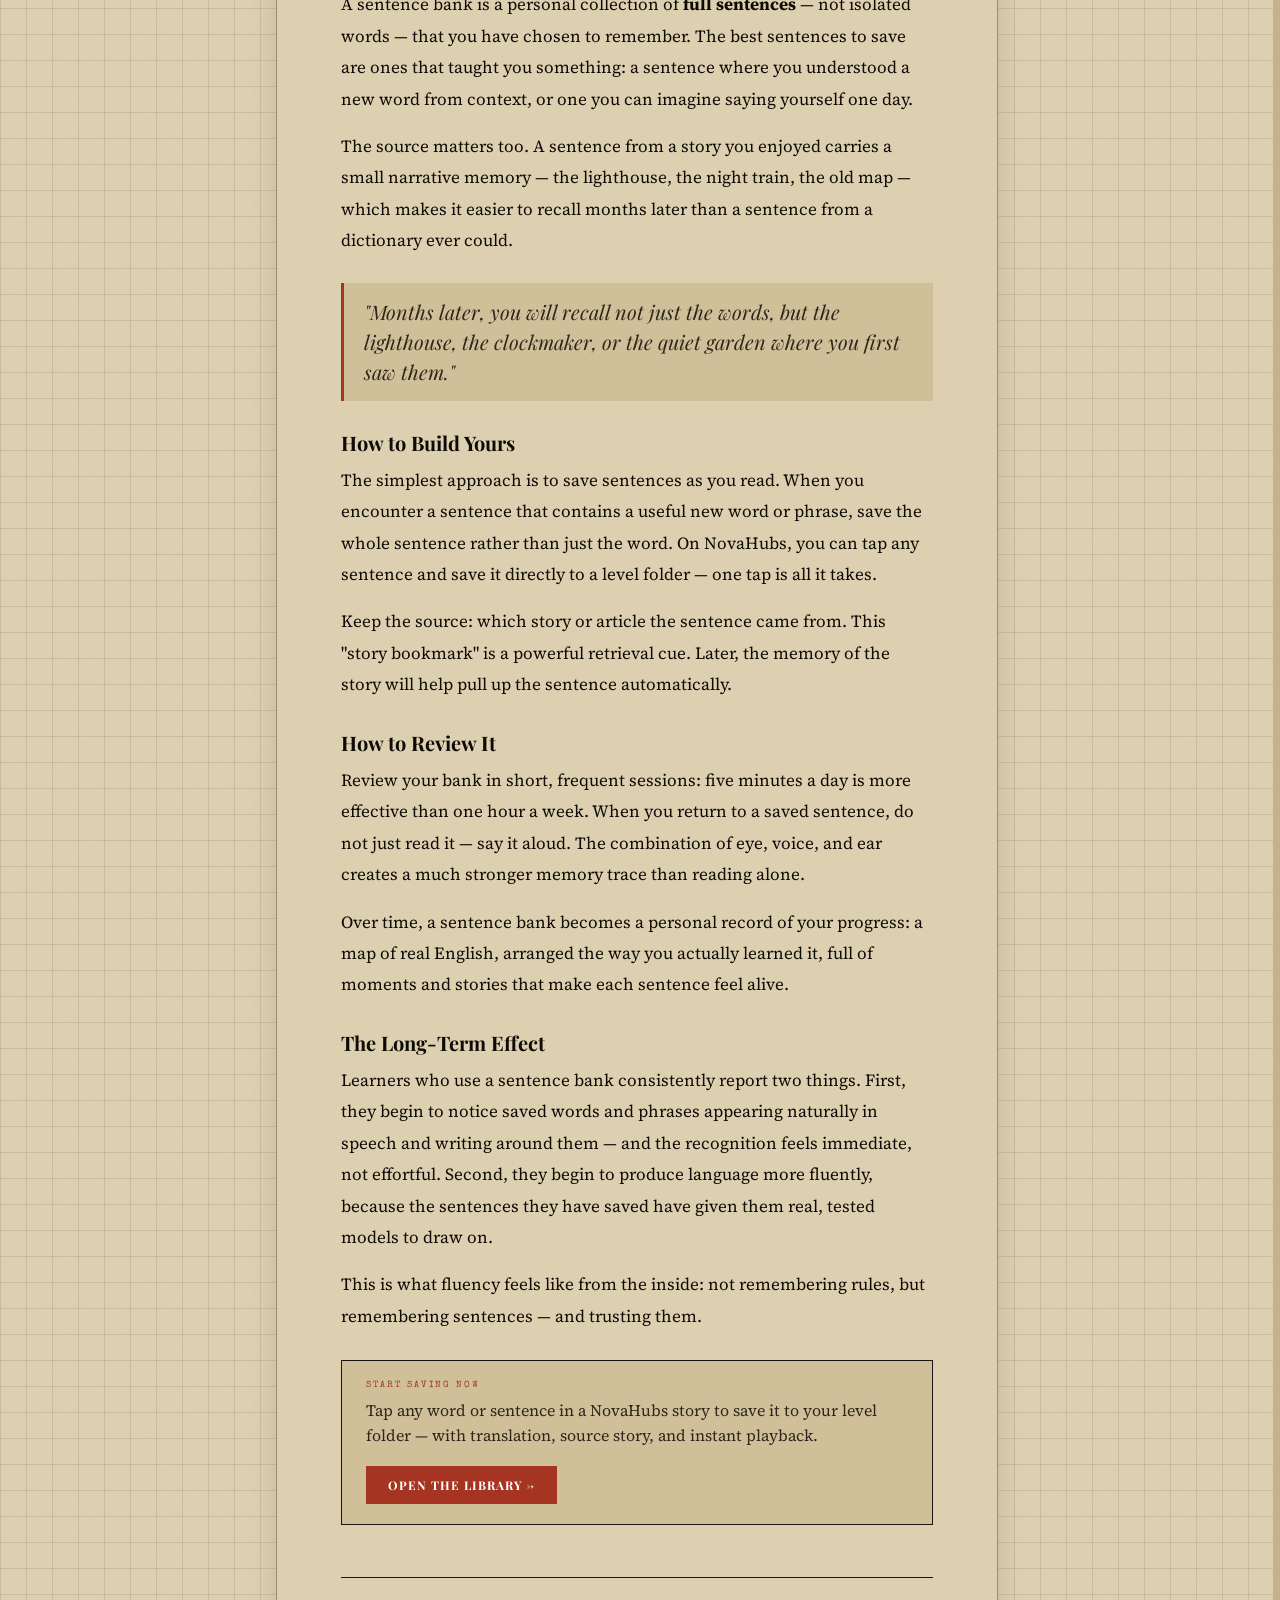
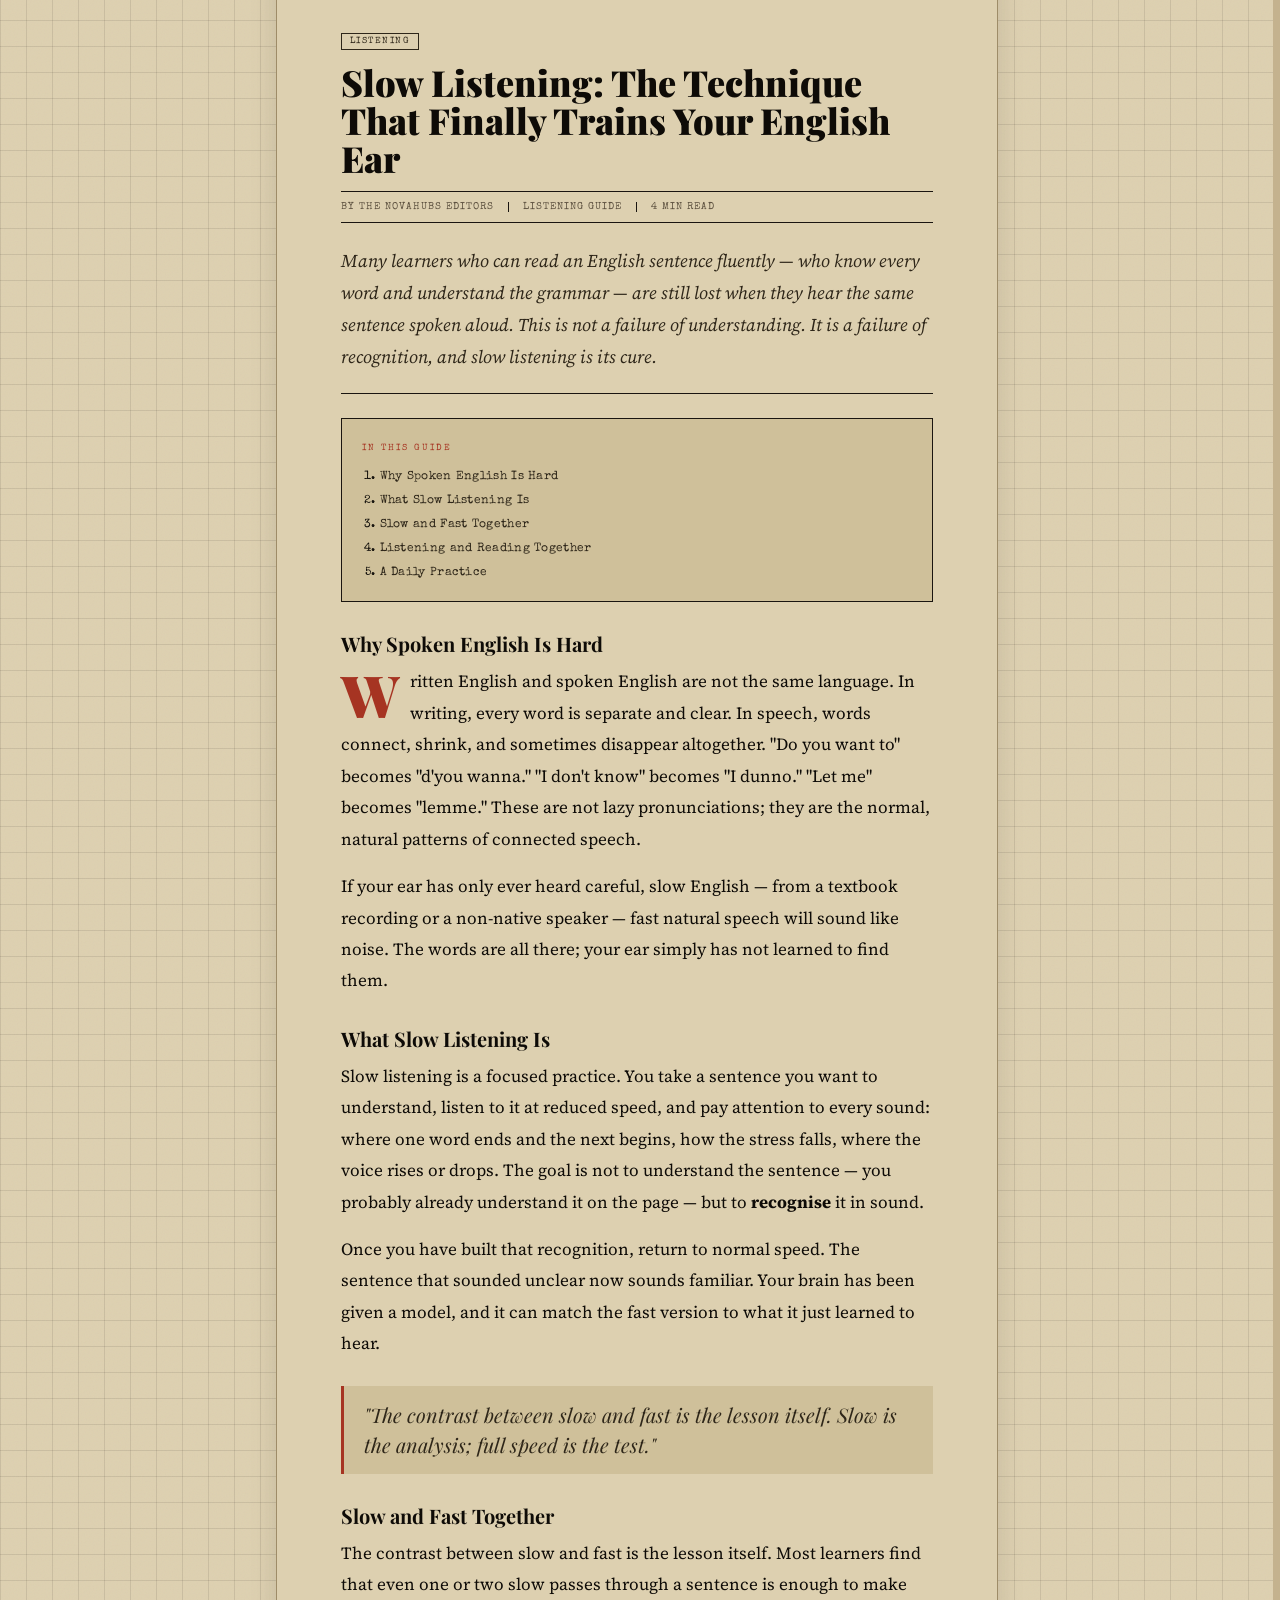
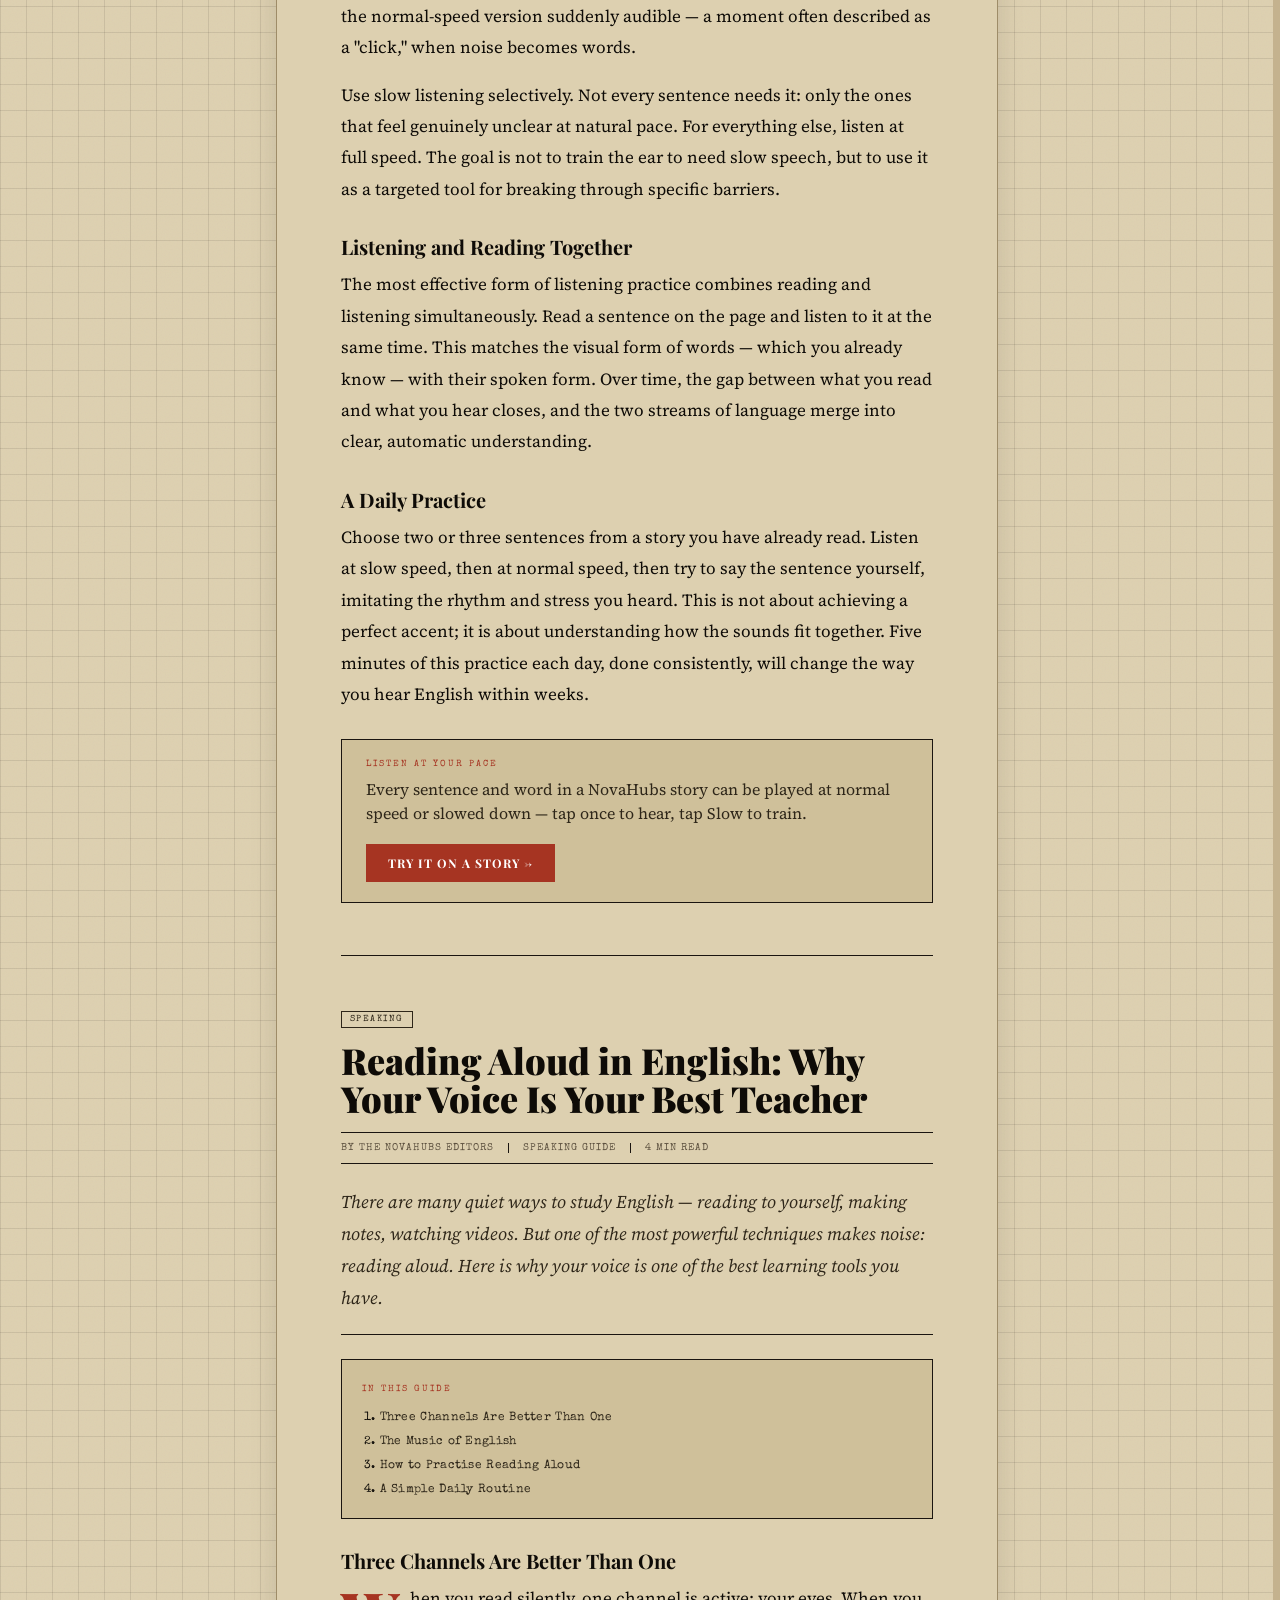
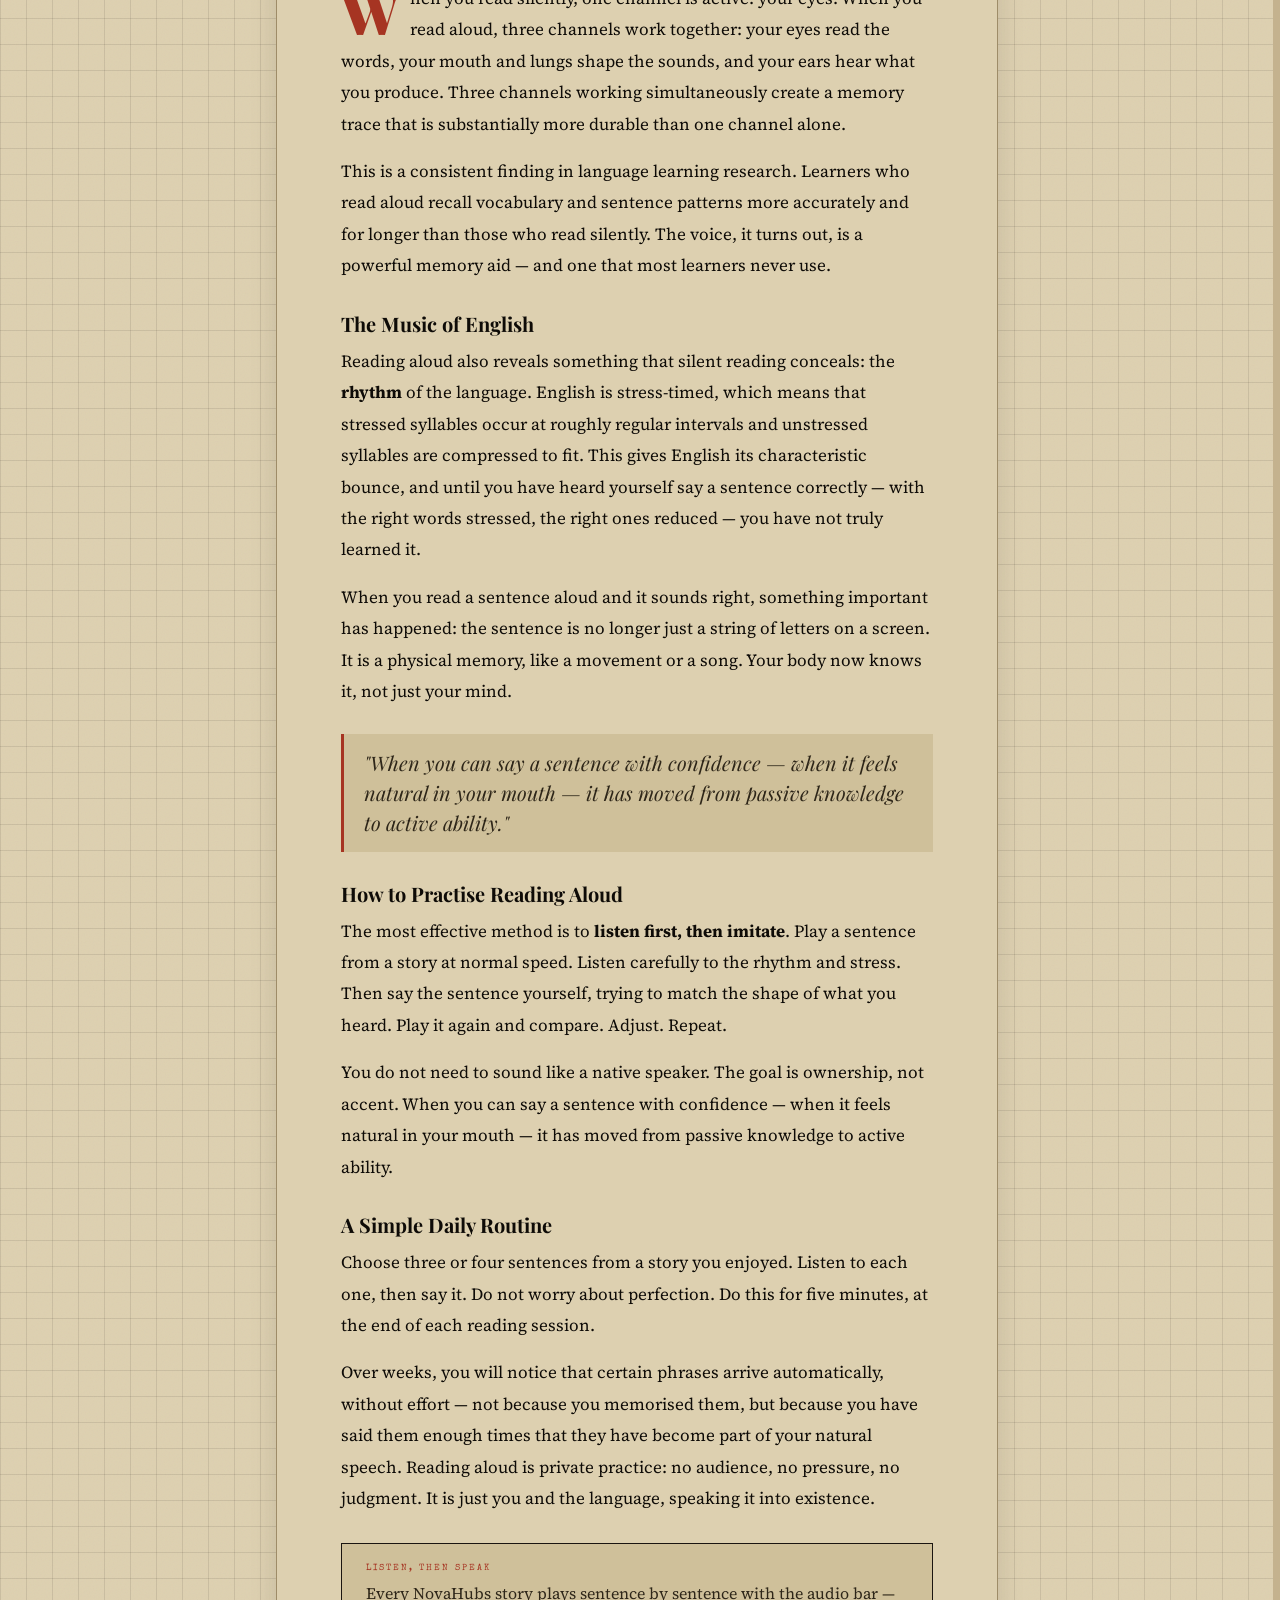
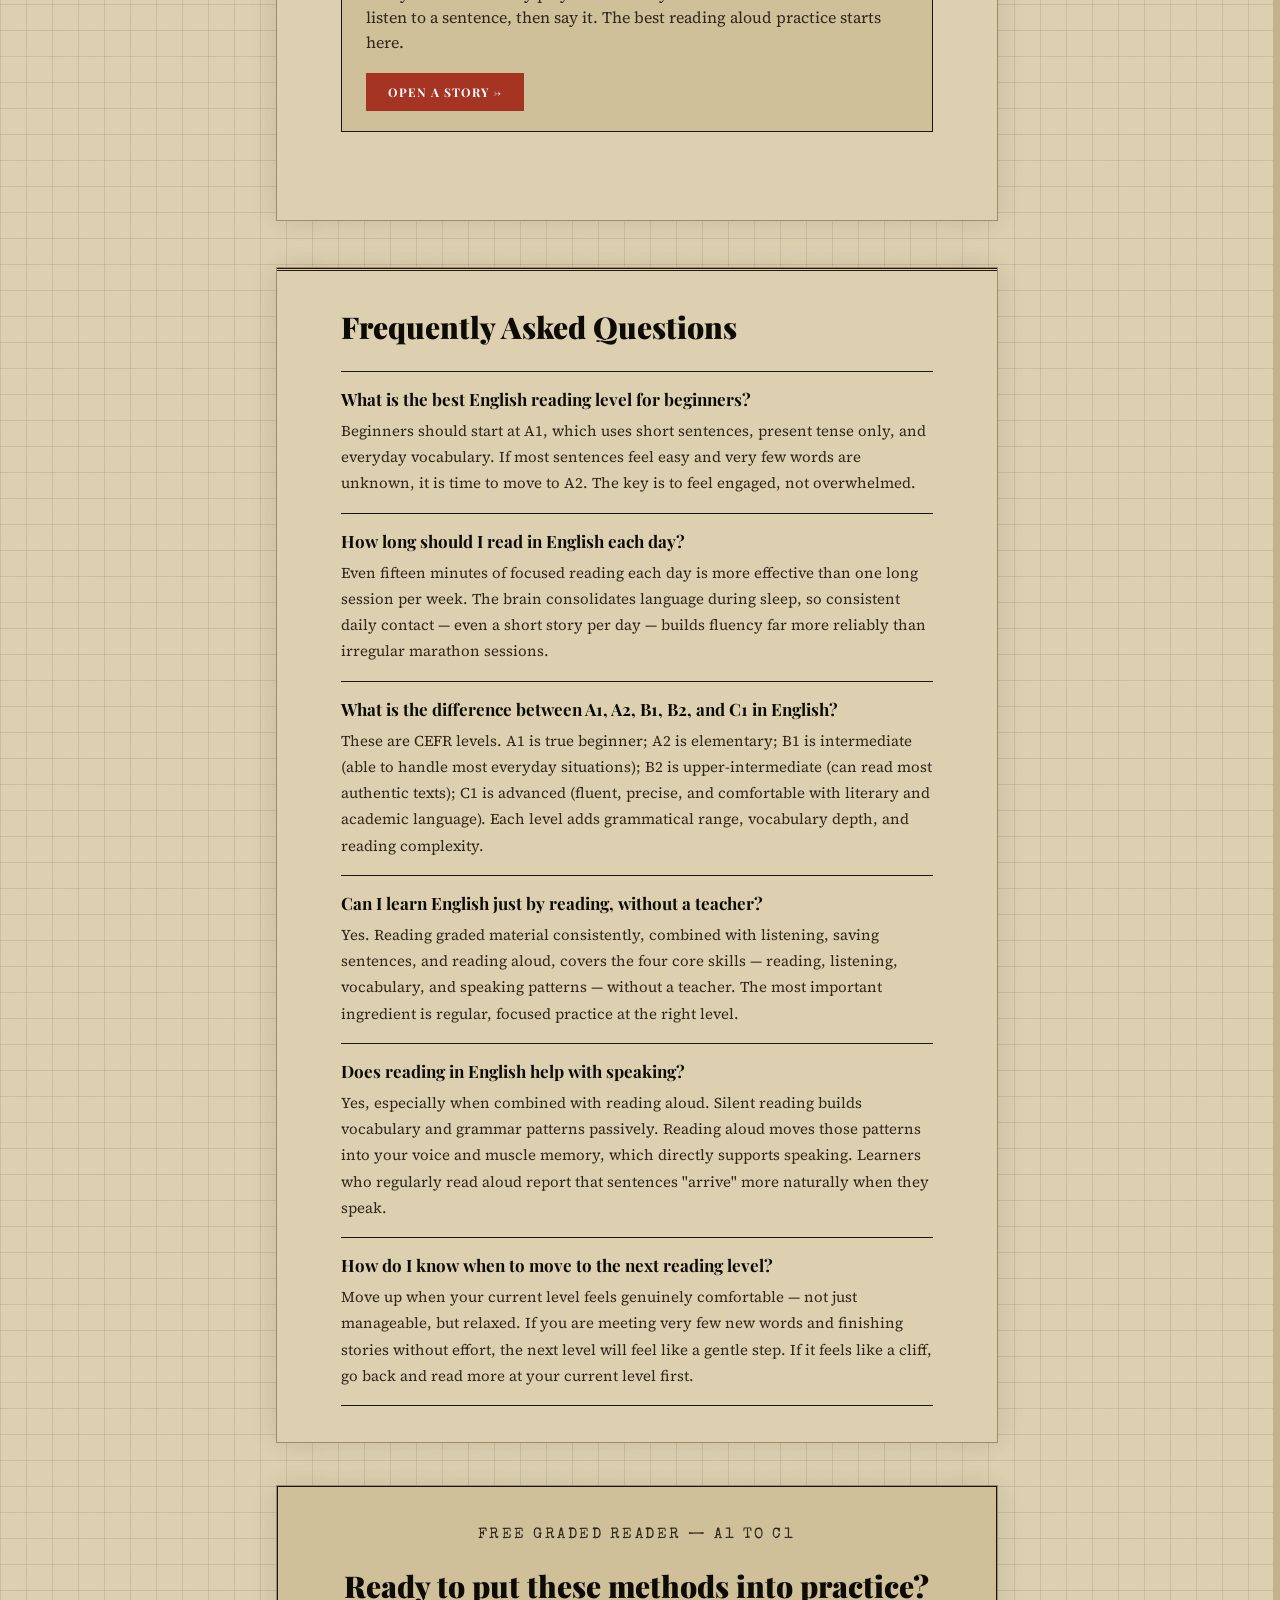
==== commit a2d1f3e0: "13" ====
--- a/articles.html
+++ b/articles.html
@@ -196,8 +196,9 @@
 .j-card-foot span:last-child{color:var(--accent);}
 
 /* section divider */
-.section-divider{max-width:1080px;margin:0 auto 42px;display:flex;align-items:center;gap:14px;}
-.section-divider::before,.section-divider::after{content:"";height:2px;background:var(--line);flex:1;}
+.section-divider{max-width:1080px;margin:0 auto 42px;display:flex;align-items:center;gap:20px;}
+.section-divider::before{content:"";height:1px;background:linear-gradient(to left,var(--line) 55%,transparent);flex:1;}
+.section-divider::after{content:"";height:1px;background:linear-gradient(to right,var(--line) 55%,transparent);flex:1;}
 .section-divider span{font-family:var(--type);font-size:9px;letter-spacing:2px;text-transform:uppercase;color:var(--ink-soft);white-space:nowrap;}
 
 /* full articles */
@@ -268,7 +269,7 @@
   box-shadow:0 0 0 1px var(--app-border),4px 0 28px rgba(0,0,0,.06),-4px 0 28px rgba(0,0,0,.06);
 }
 .breadcrumb{padding-top:18px;padding-bottom:14px;}
-.section-divider{padding-top:0;padding-bottom:0;}
+.section-divider{padding-top:24px;padding-bottom:24px;}
 @media(max-width:700px){
   .j-hero,.j-index,.articles-wrap,.section-divider,.breadcrumb,.faq-wrap,.cta-wrap{padding-left:28px;padding-right:28px;}
 }
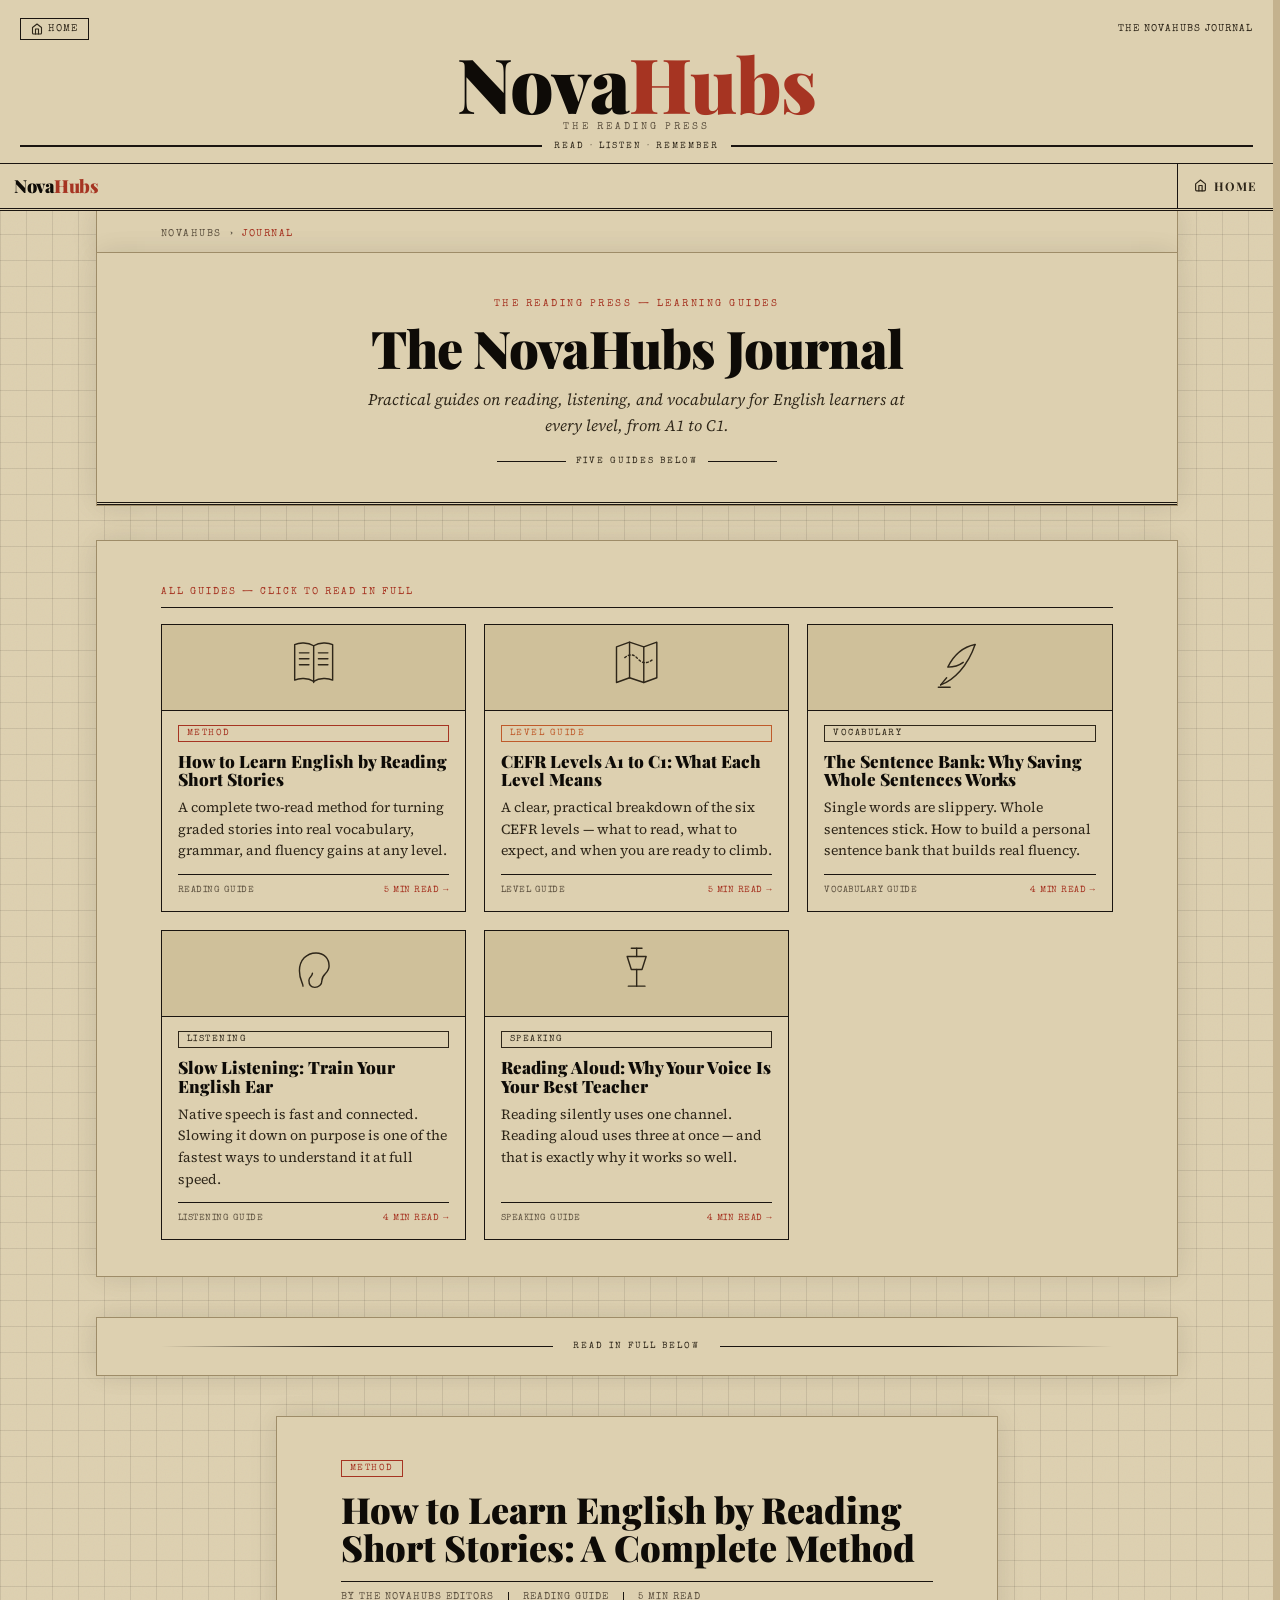
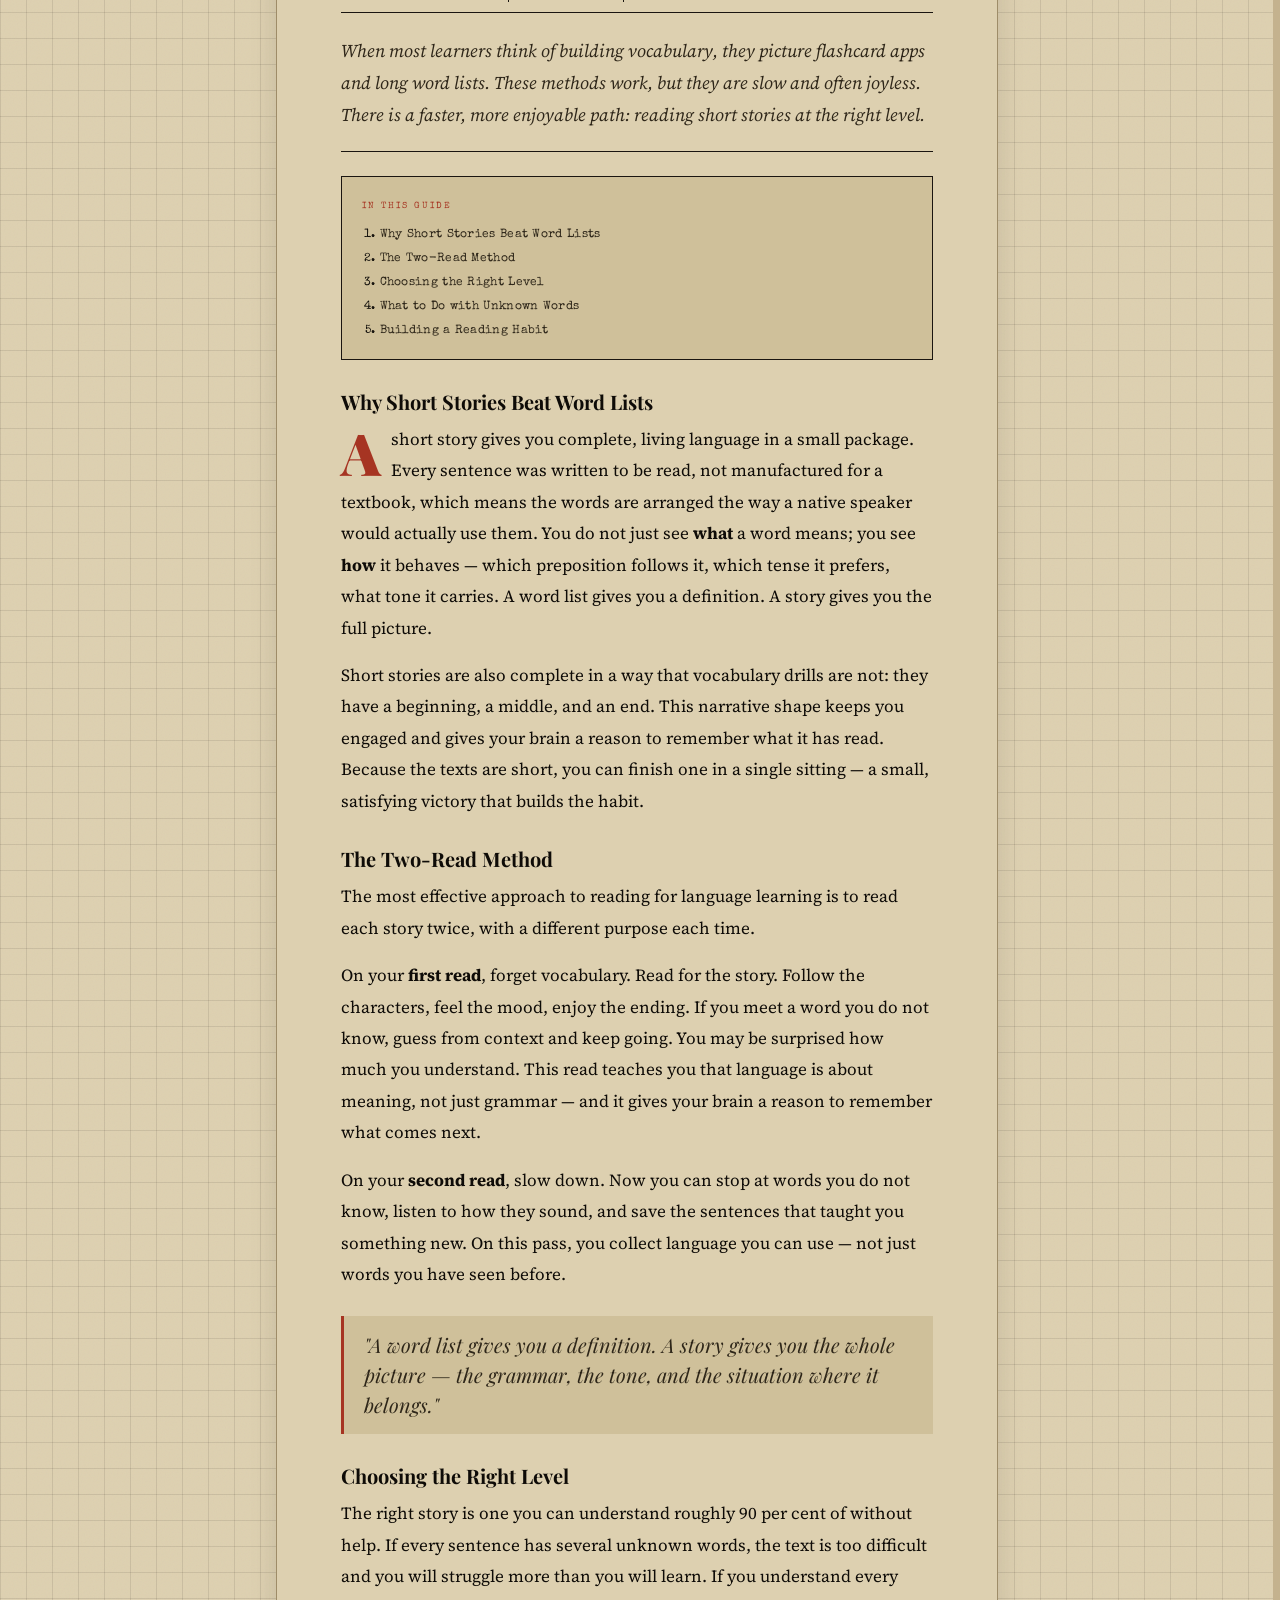
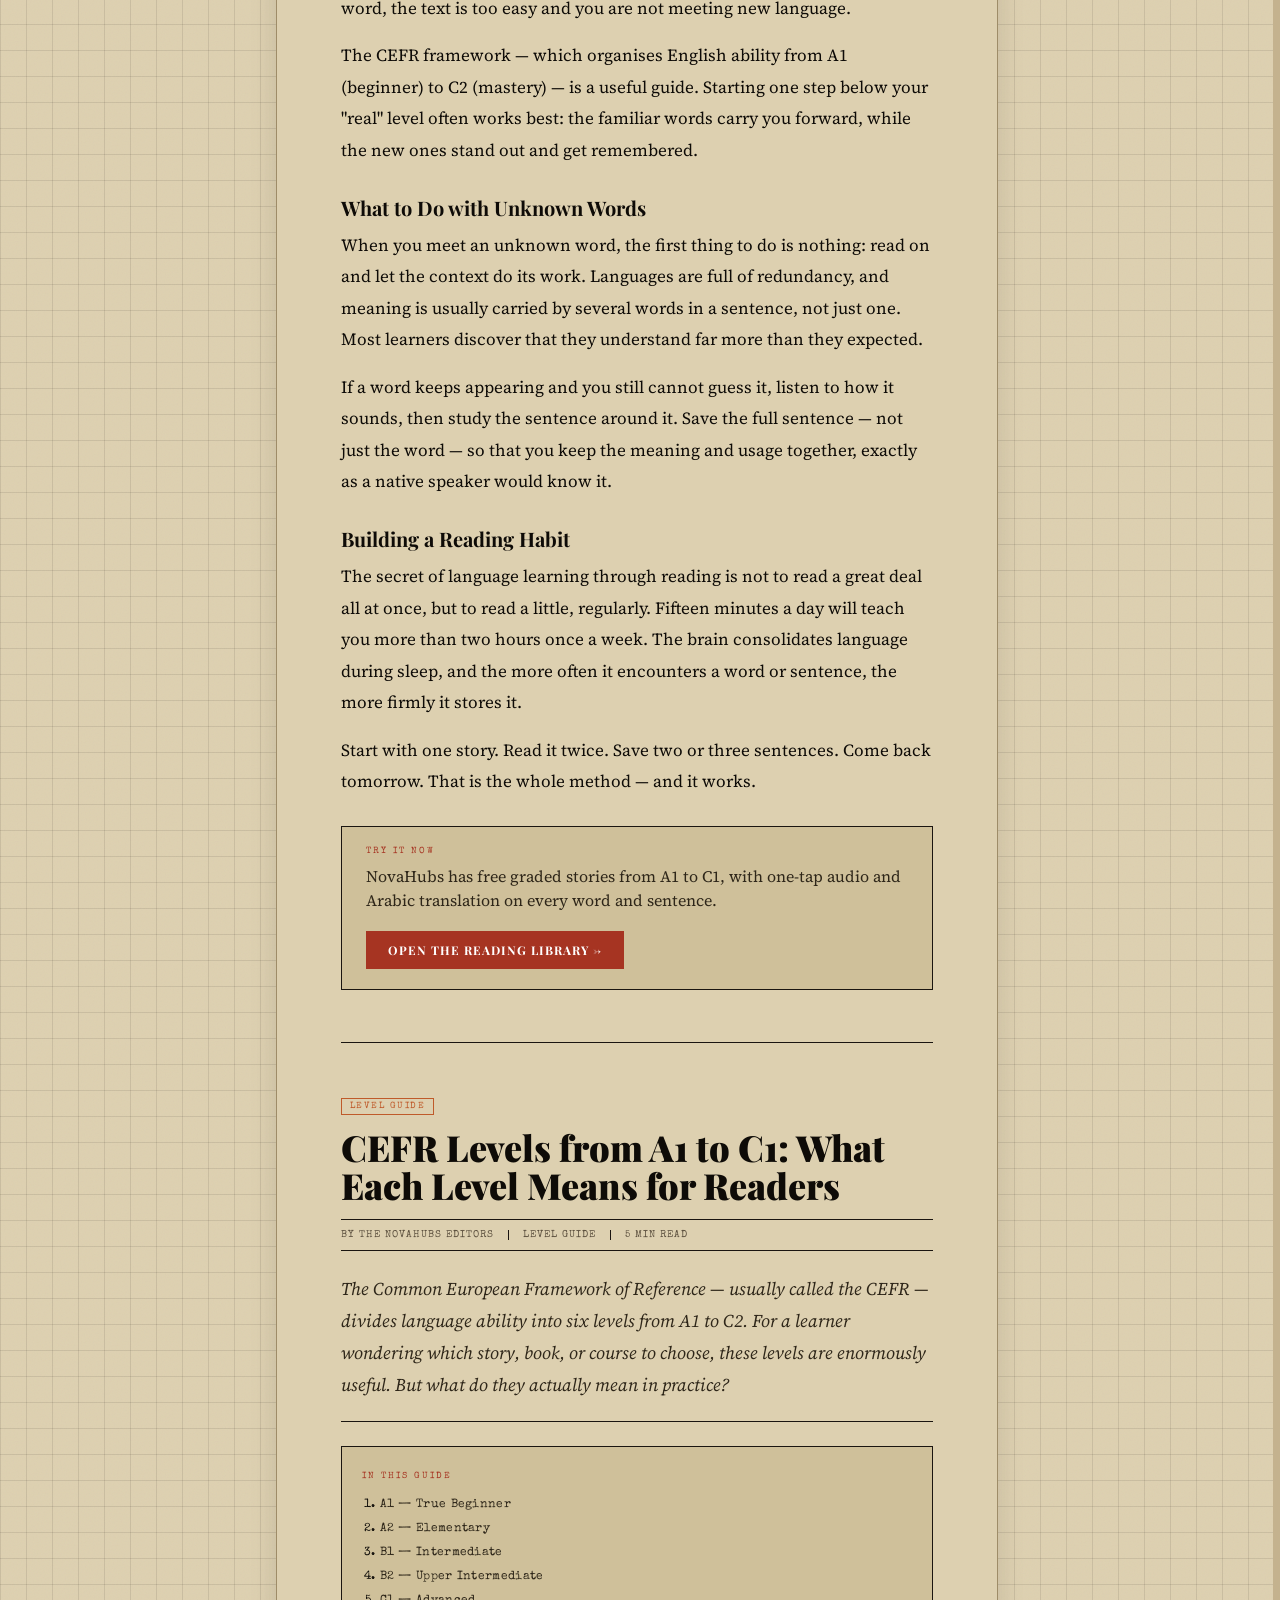
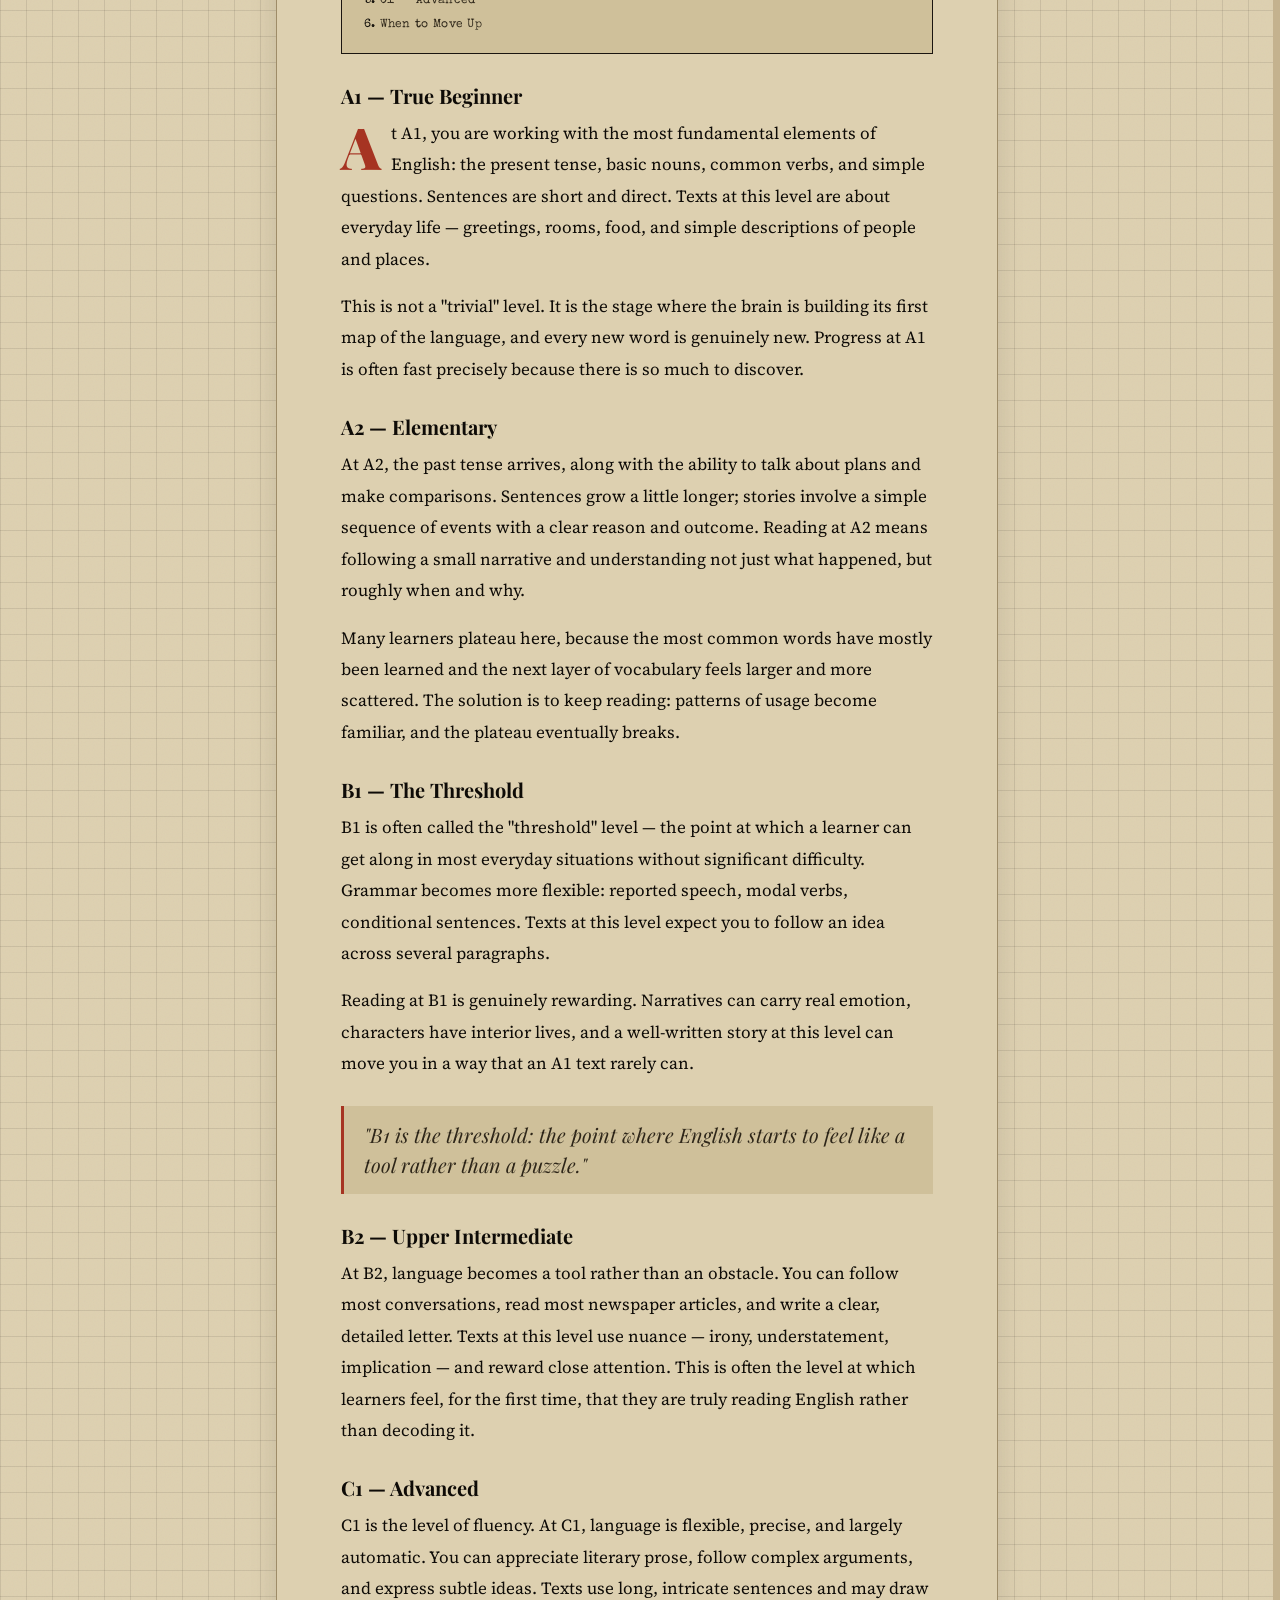
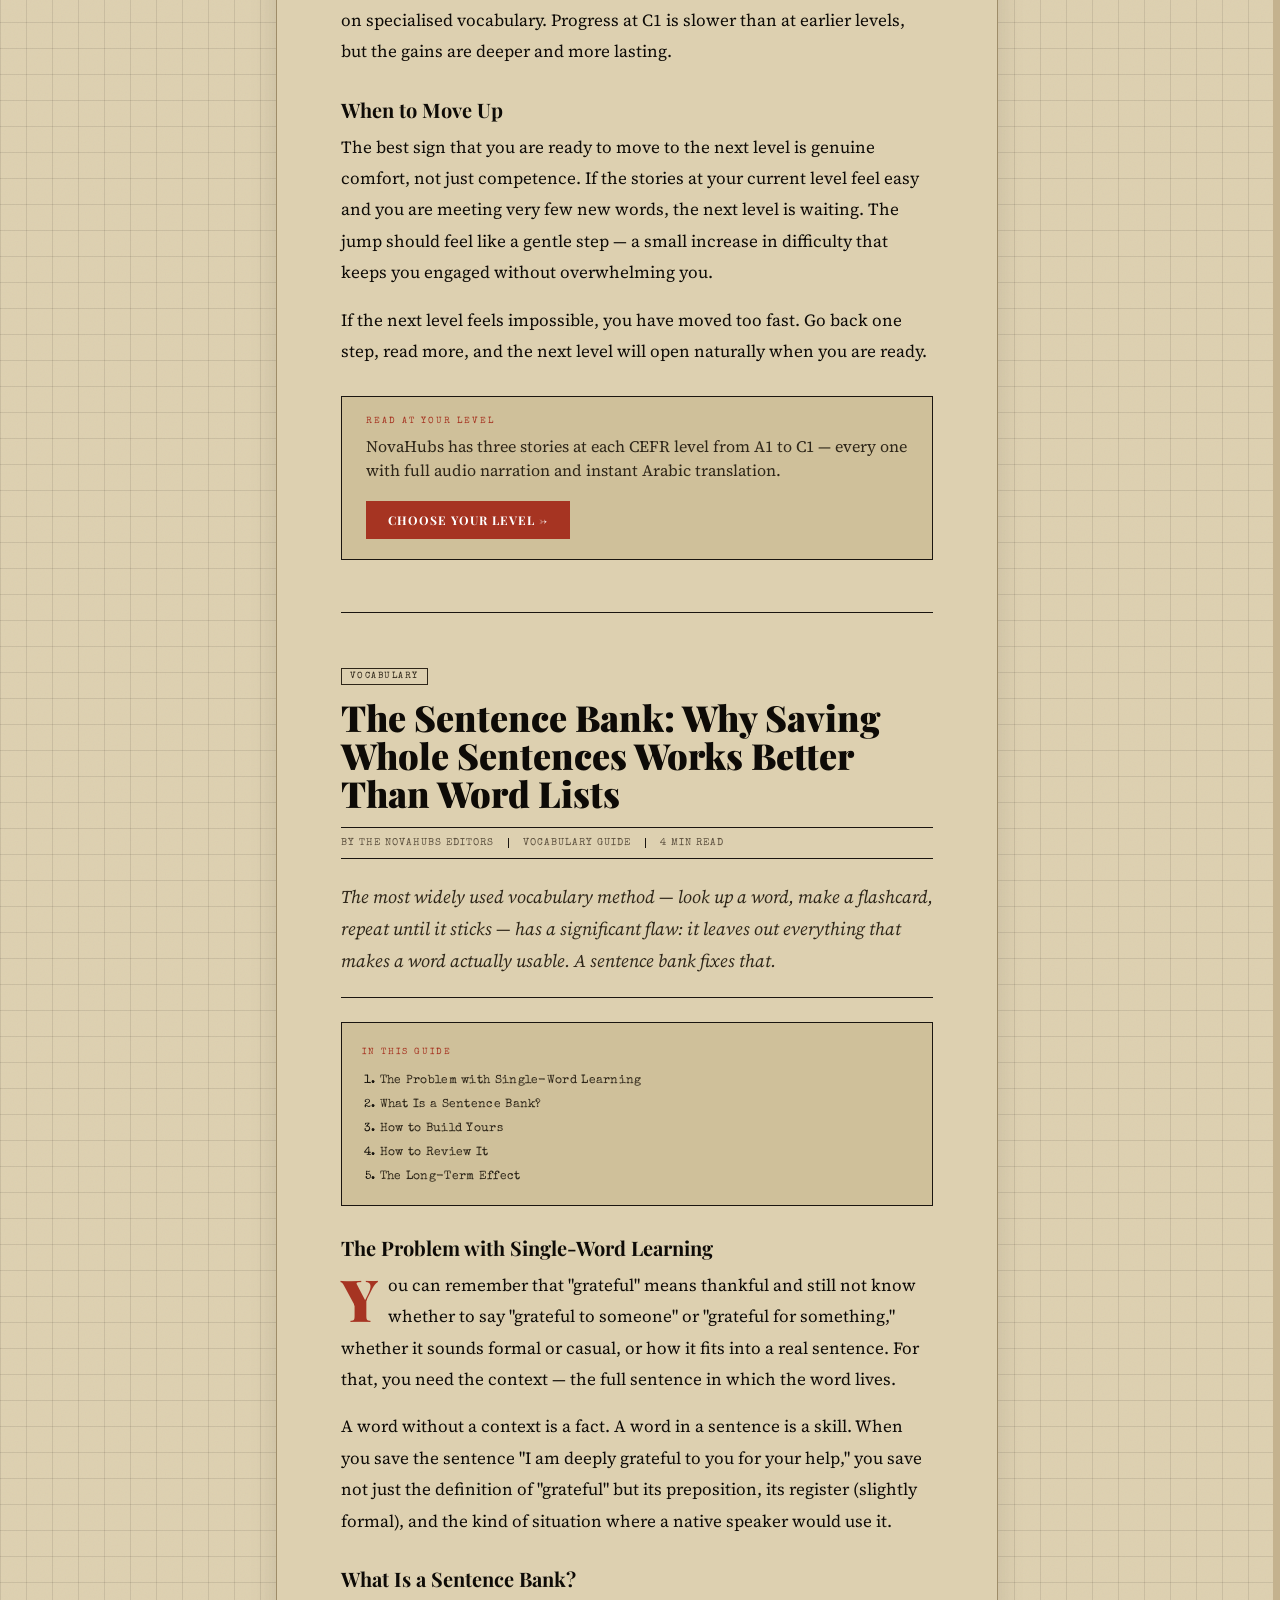
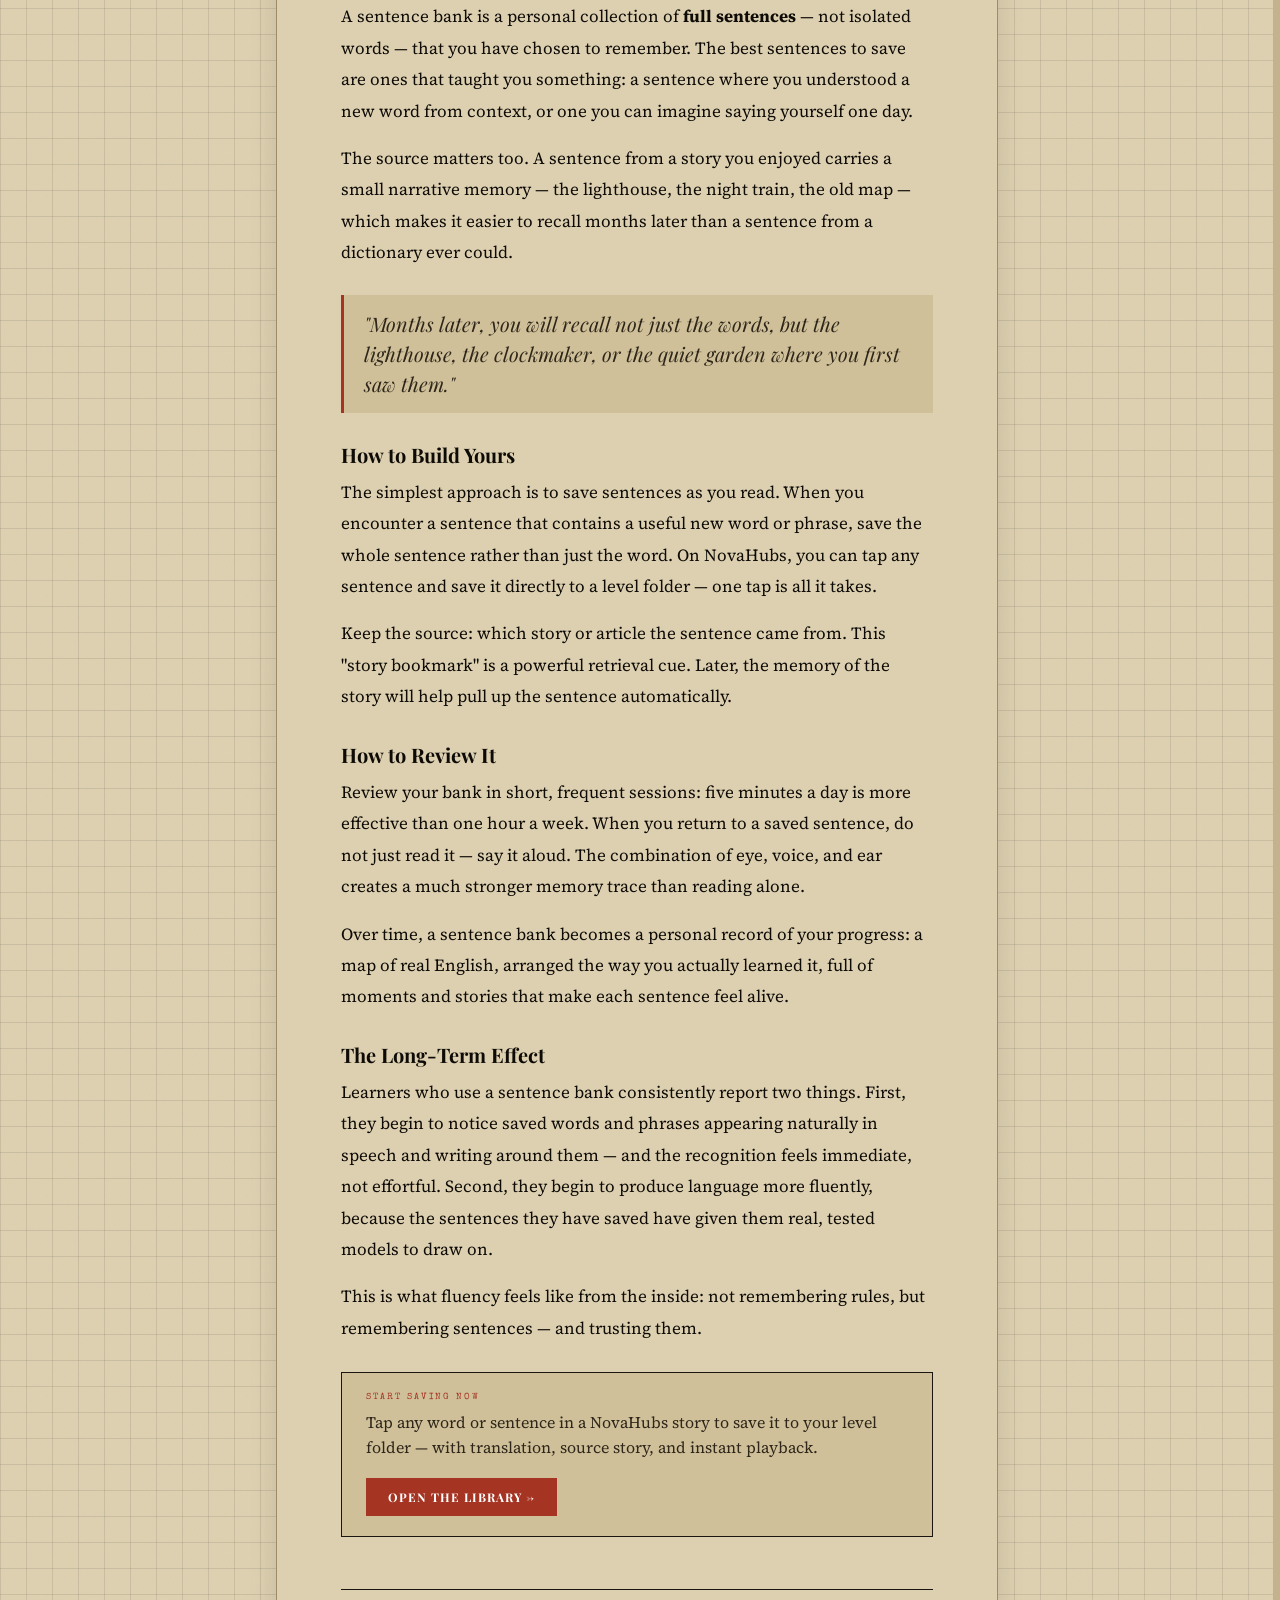
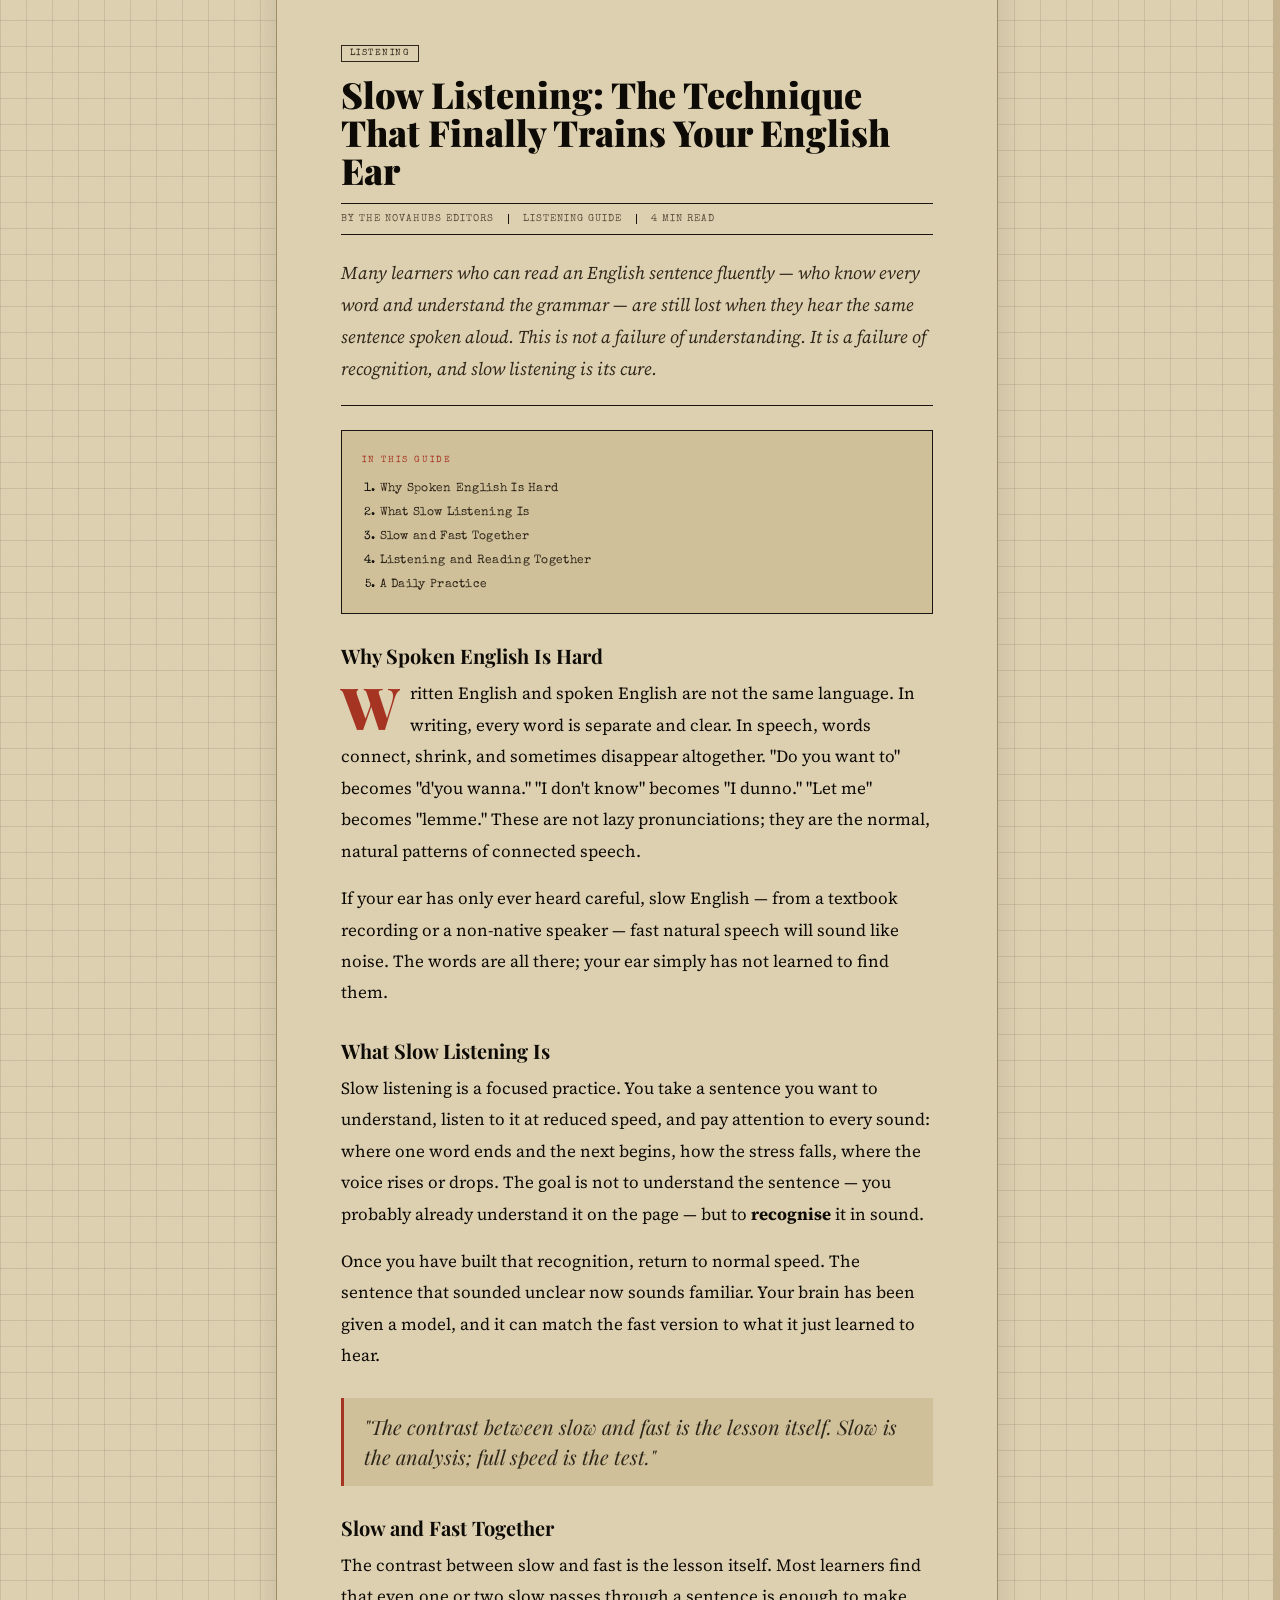
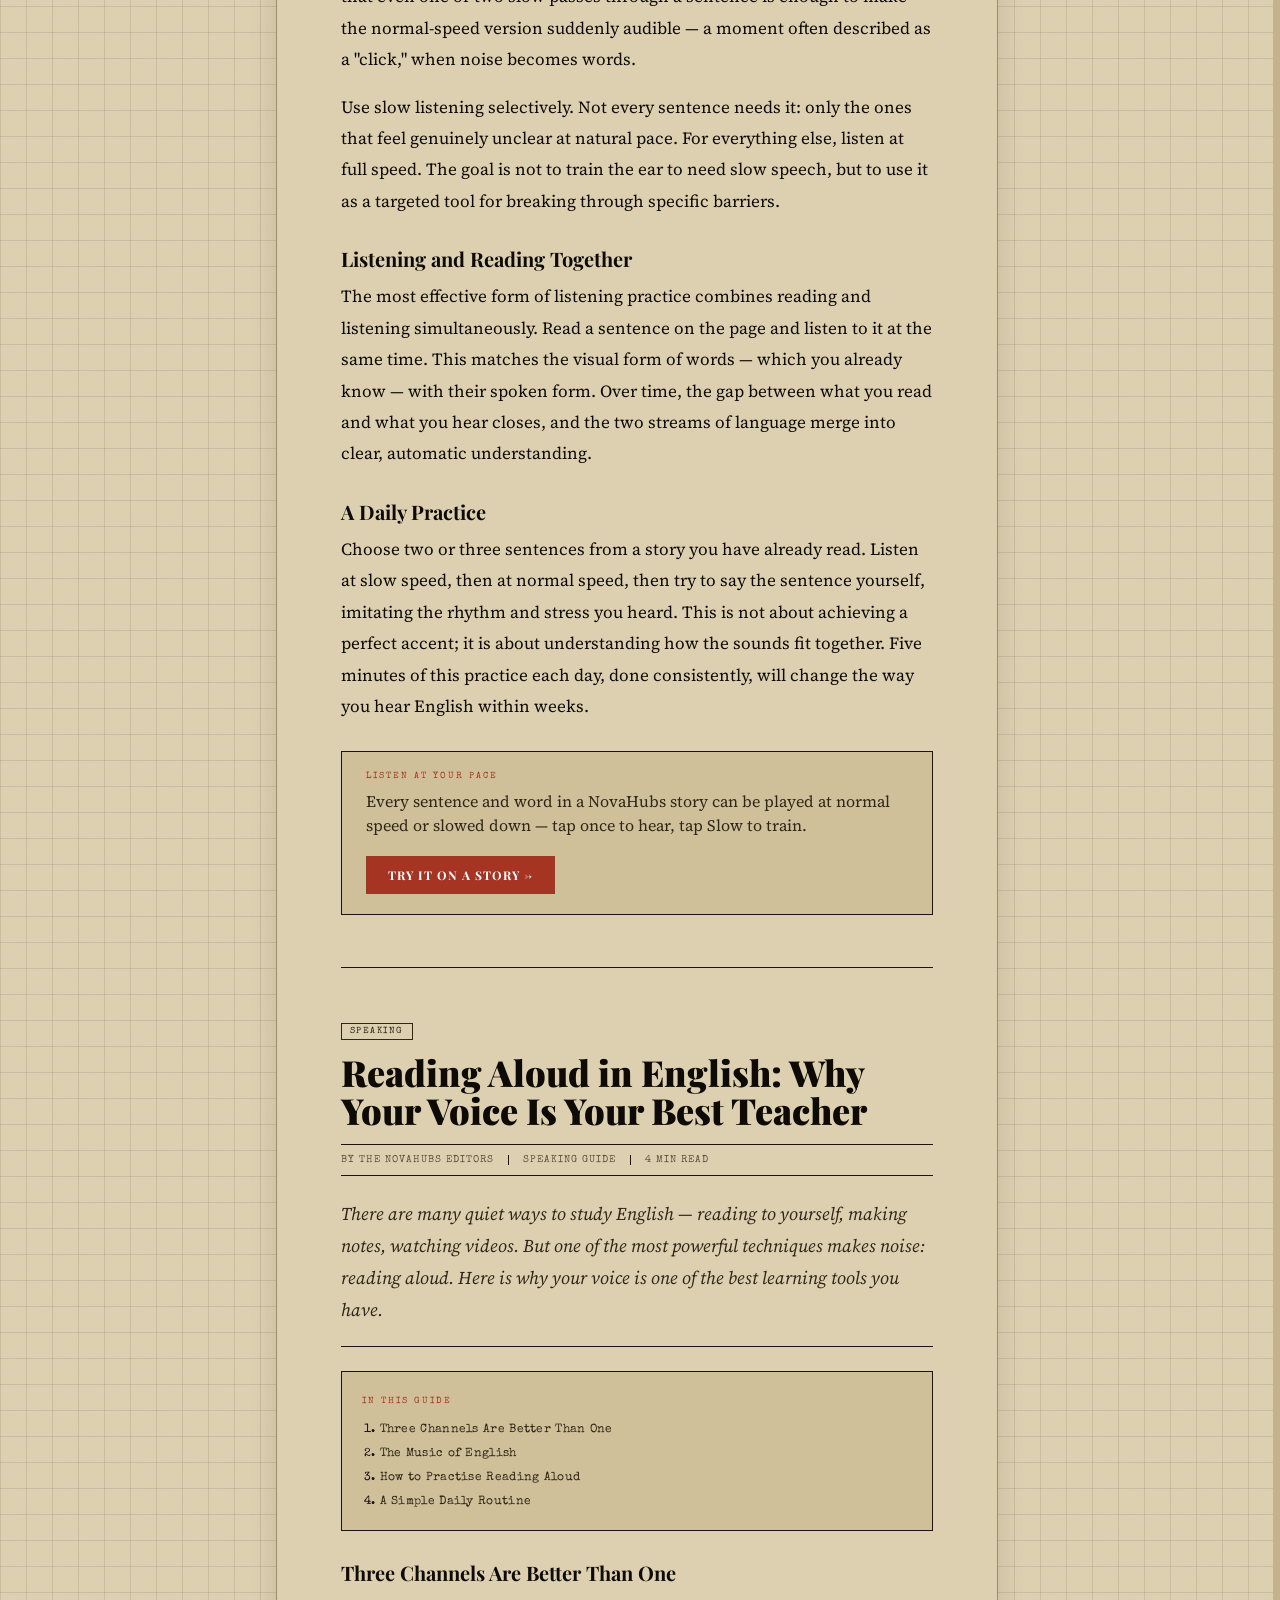
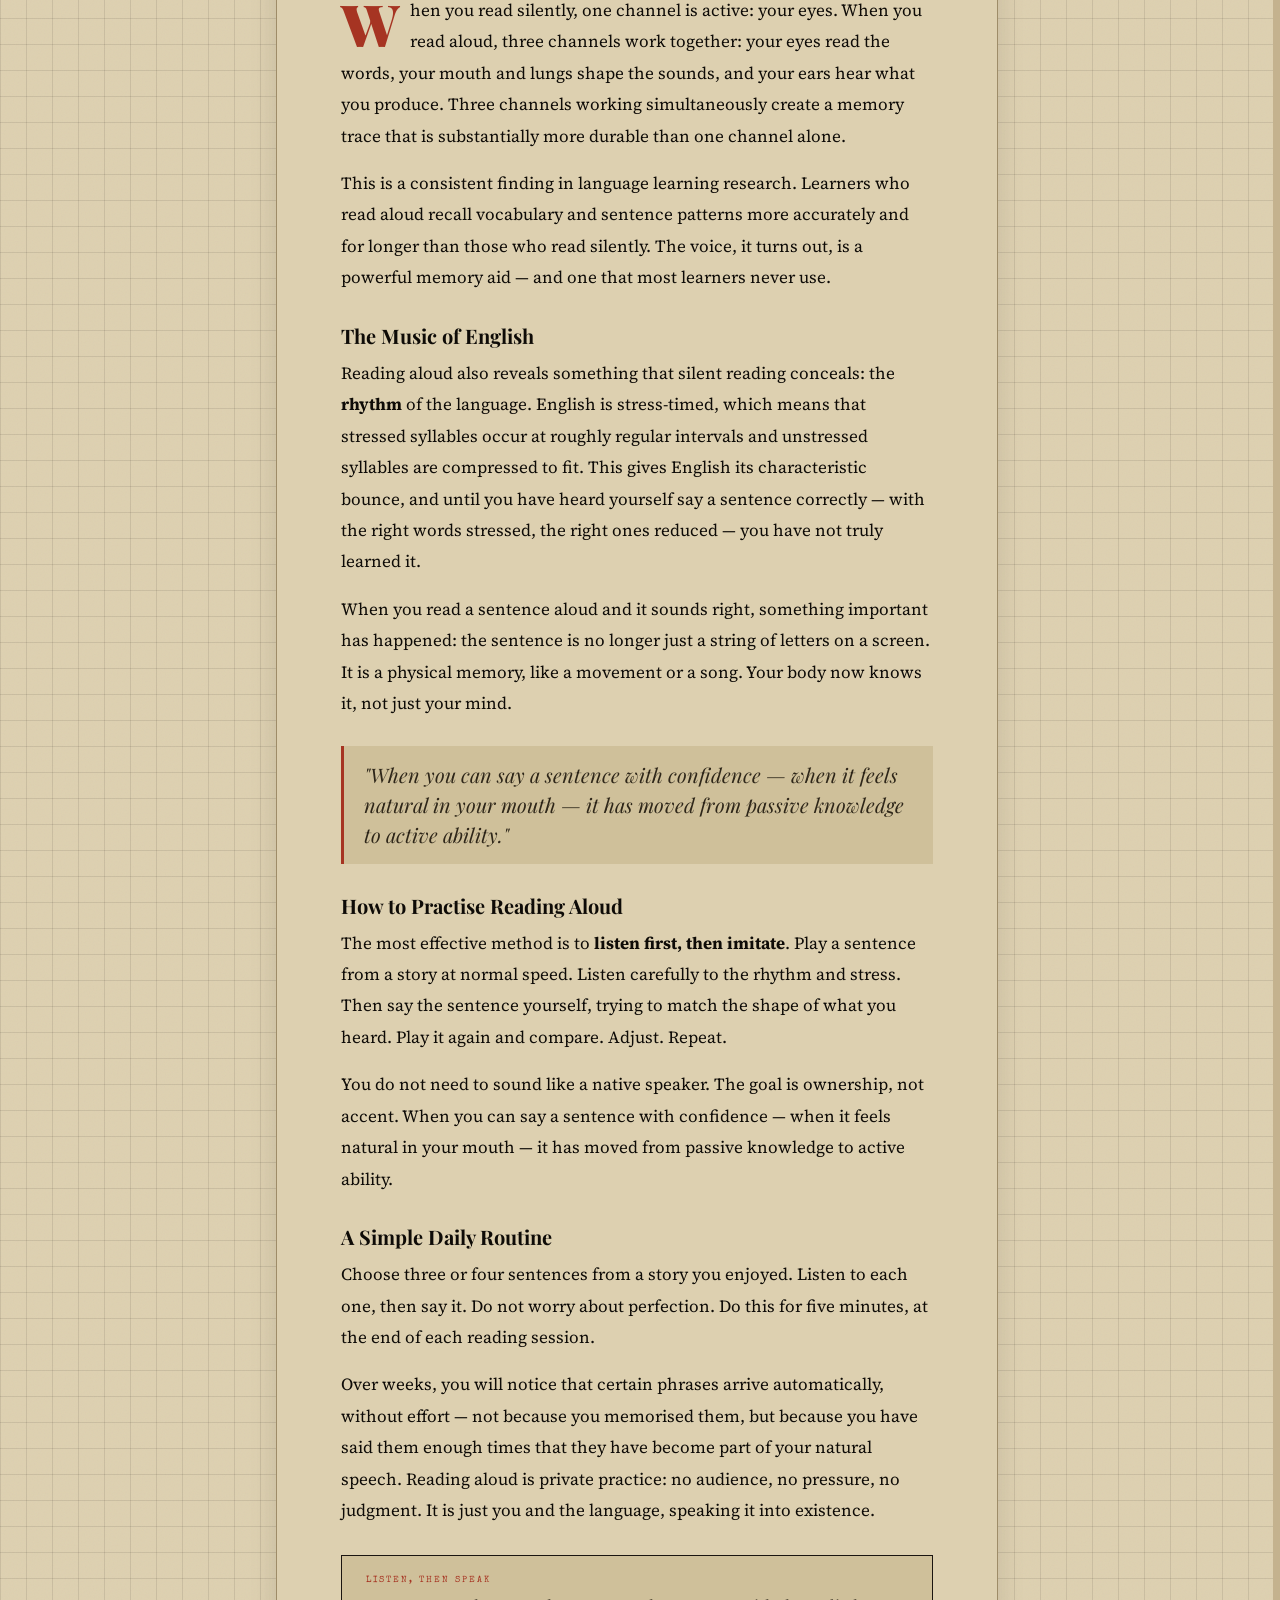
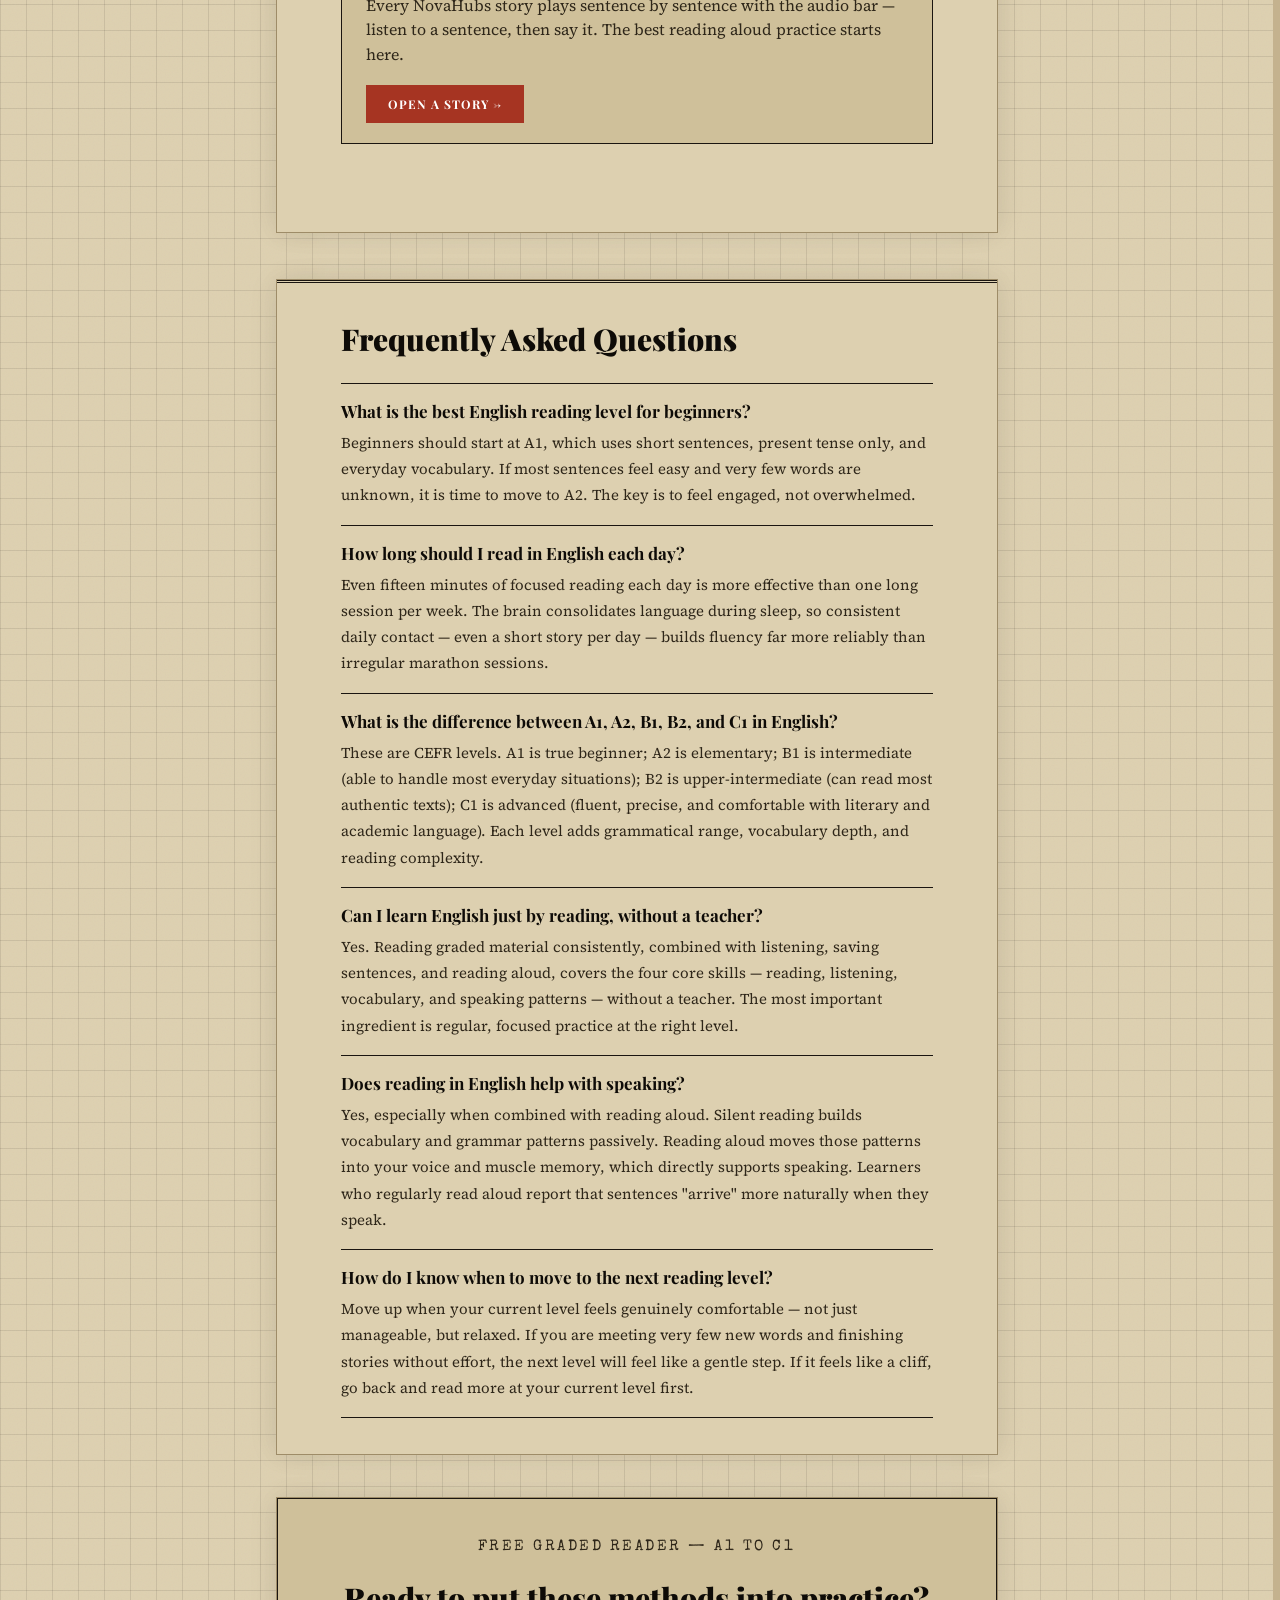
==== commit 11de0bff: "Baseline: commit pre-existing working tree changes before audit fixes Co-Authored-By: Claude Fable 5" ====
--- a/articles.html
+++ b/articles.html
@@ -120,6 +120,10 @@
 header.mast{padding:18px 20px 12px;border-bottom:1px solid var(--line);}
 .mast-top{display:flex;justify-content:space-between;align-items:center;
   font-family:var(--type);font-size:10px;letter-spacing:1px;text-transform:uppercase;color:var(--ink-soft);}
+.mast-home{display:inline-flex;align-items:center;gap:5px;text-decoration:none;
+  color:var(--ink-soft);font-family:var(--type);font-size:10px;letter-spacing:1px;text-transform:uppercase;
+  border:1px solid var(--line);padding:4px 10px;transition:.15s;}
+.mast-home:hover{background:var(--ink);color:var(--paper);border-color:var(--ink);}
 .nameplate{font-family:var(--display);font-weight:900;text-align:center;line-height:.92;
   font-size:clamp(40px,9vw,76px);margin:8px 0 4px;letter-spacing:-1px;}
 .nameplate em{color:var(--accent);font-style:normal;}
@@ -143,6 +147,11 @@
 .tb-nav a.on{background:var(--ink);color:var(--paper);}
 .tb-nav a:hover:not(.on){background:var(--paper-2);}
 @media(max-width:480px){.tb-nav a,.tb-nav button{padding:14px 11px;font-size:11px;}.tb-home{font-size:16px;}}
+.tb-home-btn{display:flex;align-items:center;gap:7px;background:none;border:none;border-left:1px solid var(--line);
+  padding:14px 20px;font-family:var(--display);font-weight:700;font-size:12px;letter-spacing:1px;
+  text-transform:uppercase;color:var(--ink-soft);text-decoration:none;cursor:pointer;transition:.15s;}
+.tb-home-btn:hover{background:var(--ink);color:var(--paper);}
+@media(max-width:480px){.tb-home-btn{padding:14px 12px;font-size:11px;}}
 
 /* theme toggle */
 .theme-toggle{padding:0 14px;line-height:0;}
@@ -285,7 +294,7 @@
 <div id="app">
 
   <header class="mast">
-    <div class="mast-top"><span>The NovaHubs Journal</span><span>Free English Learning Guides</span></div>
+    <div class="mast-top"><a href="the-story-gazette.html" class="mast-home"><svg width="12" height="12" viewBox="0 0 24 24" fill="none" stroke="currentColor" stroke-width="2.2" stroke-linecap="round" stroke-linejoin="round"><path d="M3 9l9-7 9 7v11a2 2 0 0 1-2 2H5a2 2 0 0 1-2-2z"/><polyline points="9 22 9 12 15 12 15 22"/></svg> Home</a><span>The NovaHubs Journal</span></div>
     <div class="nameplate"><a href="the-story-gazette.html">Nova<em>Hubs</em></a></div>
     <div class="mast-kicker">The Reading Press</div>
     <div class="mast-rule"><span>Read &middot; Listen &middot; Remember</span></div>
@@ -296,13 +305,10 @@
       <a href="the-story-gazette.html" class="tb-home">Nova<em>Hubs</em></a>
     </div>
     <div class="tb-nav">
-      <a href="the-story-gazette.html">Library</a>
-      <a href="the-story-gazette.html?tab=saved">Folders</a>
-      <a href="the-story-gazette.html?tab=settings" class="theme-toggle" aria-label="Settings" title="Settings"><svg width="16" height="16" viewBox="0 0 24 24" fill="none" stroke="currentColor" stroke-width="2.2" stroke-linecap="round" stroke-linejoin="round"><circle cx="12" cy="12" r="3"/><path d="M19.4 15a1.65 1.65 0 0 0 .33 1.82l.06.06a2 2 0 0 1 0 2.83 2 2 0 0 1-2.83 0l-.06-.06a1.65 1.65 0 0 0-1.82-.33 1.65 1.65 0 0 0-1 1.51V21a2 2 0 0 1-4 0v-.09A1.65 1.65 0 0 0 9 19.4a1.65 1.65 0 0 0-1.82.33l-.06.06a2 2 0 0 1-2.83 0 2 2 0 0 1 0-2.83l.06-.06A1.65 1.65 0 0 0 4.68 15a1.65 1.65 0 0 0-1.51-1H3a2 2 0 0 1 0-4h.09A1.65 1.65 0 0 0 4.6 9a1.65 1.65 0 0 0-.33-1.82l-.06-.06a2 2 0 0 1 0-2.83 2 2 0 0 1 2.83 0l.06.06A1.65 1.65 0 0 0 9 4.68a1.65 1.65 0 0 0 1-1.51V3a2 2 0 0 1 4 0v.09a1.65 1.65 0 0 0 1 1.51 1.65 1.65 0 0 0 1.82-.33l.06-.06a2 2 0 0 1 2.83 0 2 2 0 0 1 0 2.83l-.06.06A1.65 1.65 0 0 0 19.4 9a1.65 1.65 0 0 0 1.51 1H21a2 2 0 0 1 0 4h-.09a1.65 1.65 0 0 0-1.51 1z"/></svg></a>
-      <button id="themeToggle" class="theme-toggle" aria-label="Toggle light/dark theme">
-        <svg class="icon-sun" viewBox="0 0 24 24" fill="none" stroke="currentColor" stroke-width="2" stroke-linecap="round" stroke-linejoin="round"><circle cx="12" cy="12" r="4"/><path d="M12 2v2M12 20v2M4.93 4.93l1.41 1.41M17.66 17.66l1.41 1.41M2 12h2M20 12h2M4.93 19.07l1.41-1.41M17.66 6.34l1.41-1.41"/></svg>
-        <svg class="icon-moon" viewBox="0 0 24 24" fill="none" stroke="currentColor" stroke-width="2" stroke-linecap="round" stroke-linejoin="round"><path d="M21 12.79A9 9 0 1 1 11.21 3 7 7 0 0 0 21 12.79z"/></svg>
-      </button>
+      <a href="the-story-gazette.html" class="tb-home-btn">
+        <svg width="13" height="13" viewBox="0 0 24 24" fill="none" stroke="currentColor" stroke-width="2.2" stroke-linecap="round" stroke-linejoin="round"><path d="M3 9l9-7 9 7v11a2 2 0 0 1-2 2H5a2 2 0 0 1-2-2z"/><polyline points="9 22 9 12 15 12 15 22"/></svg>
+        Home
+      </a>
     </div>
   </nav>
 
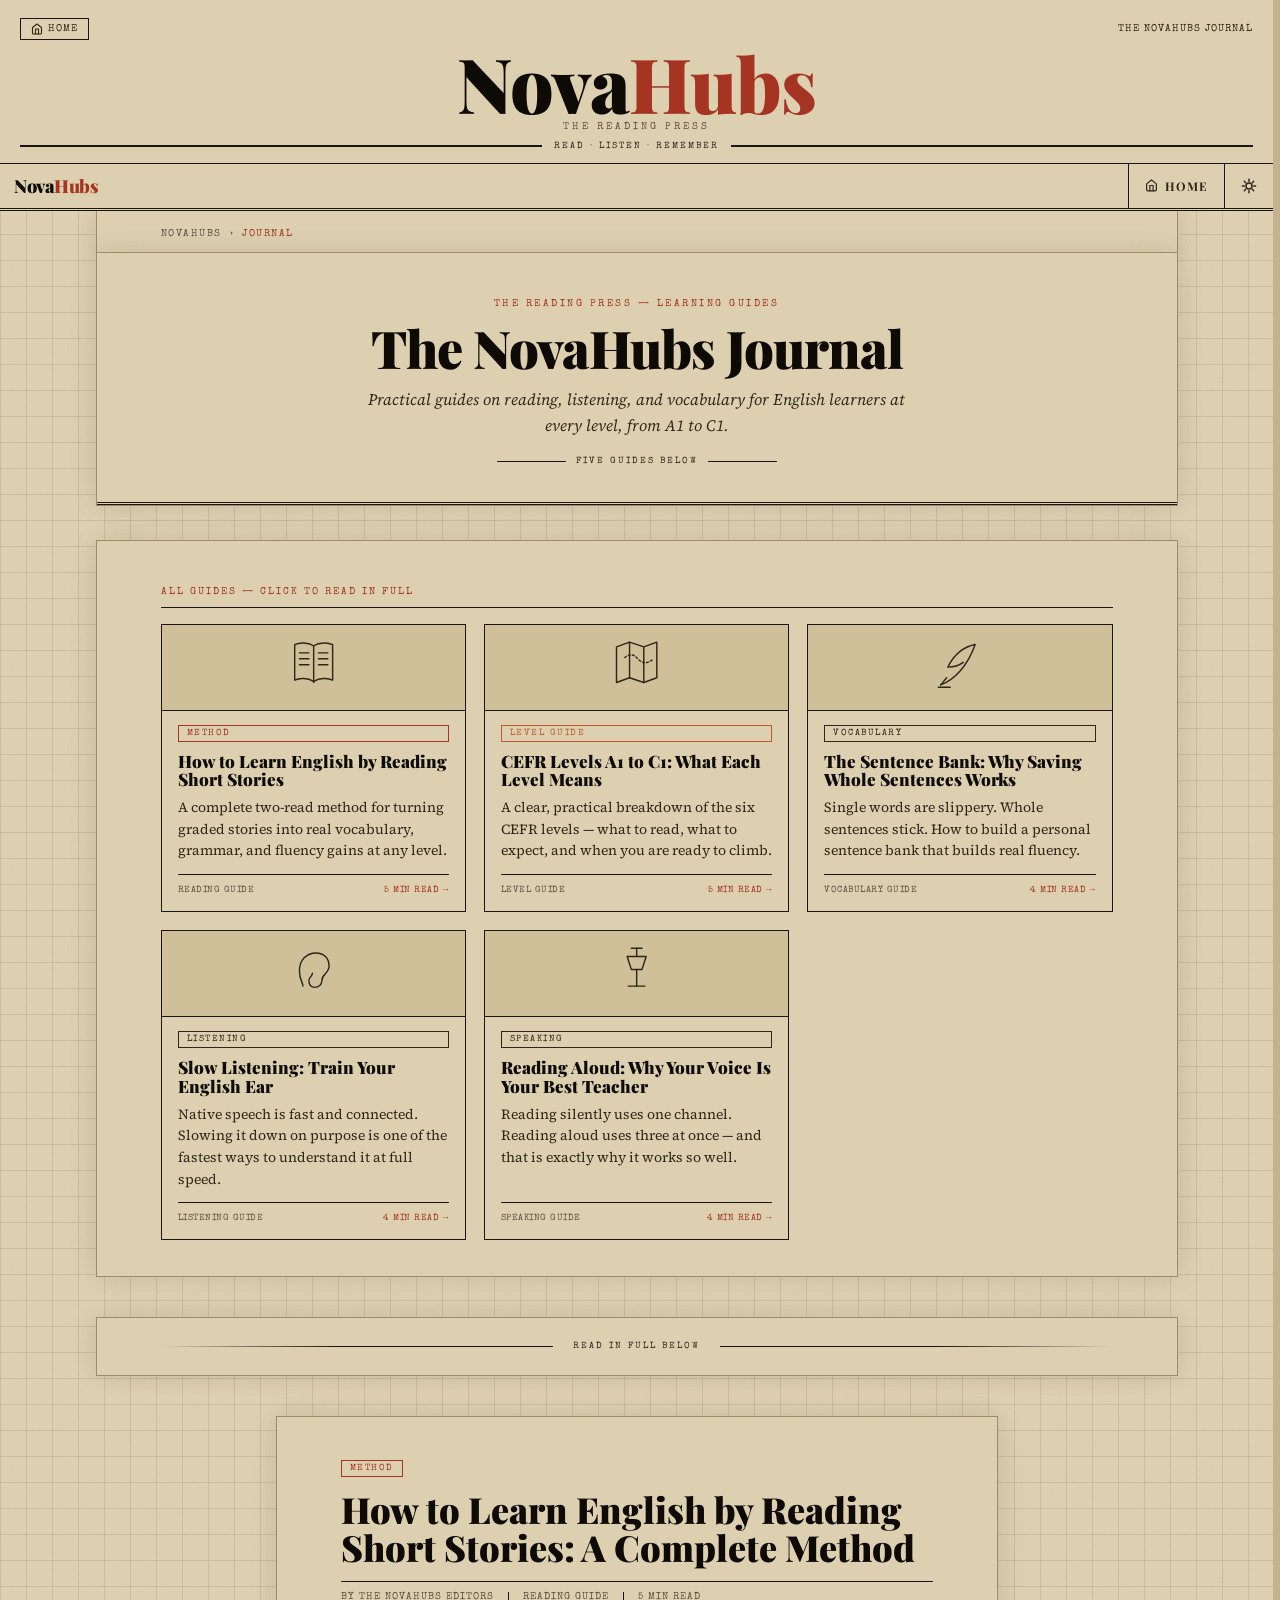
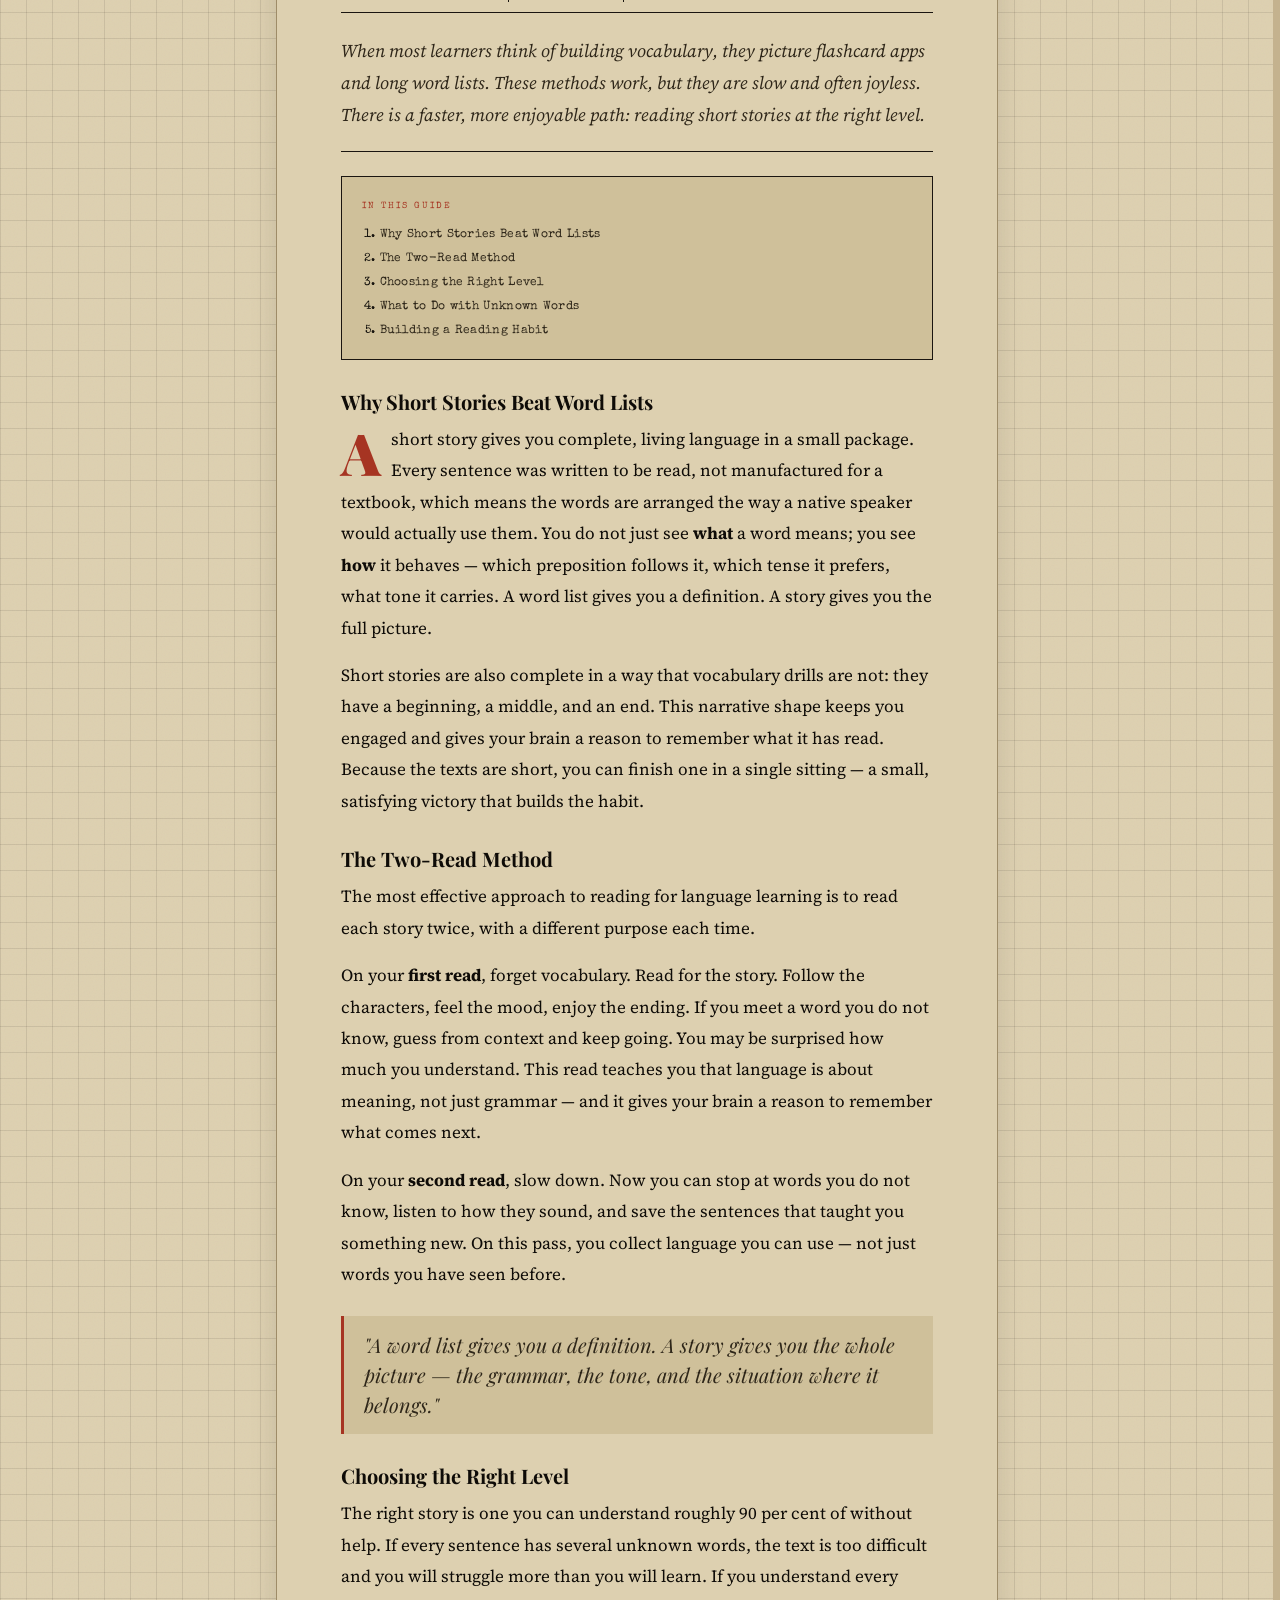
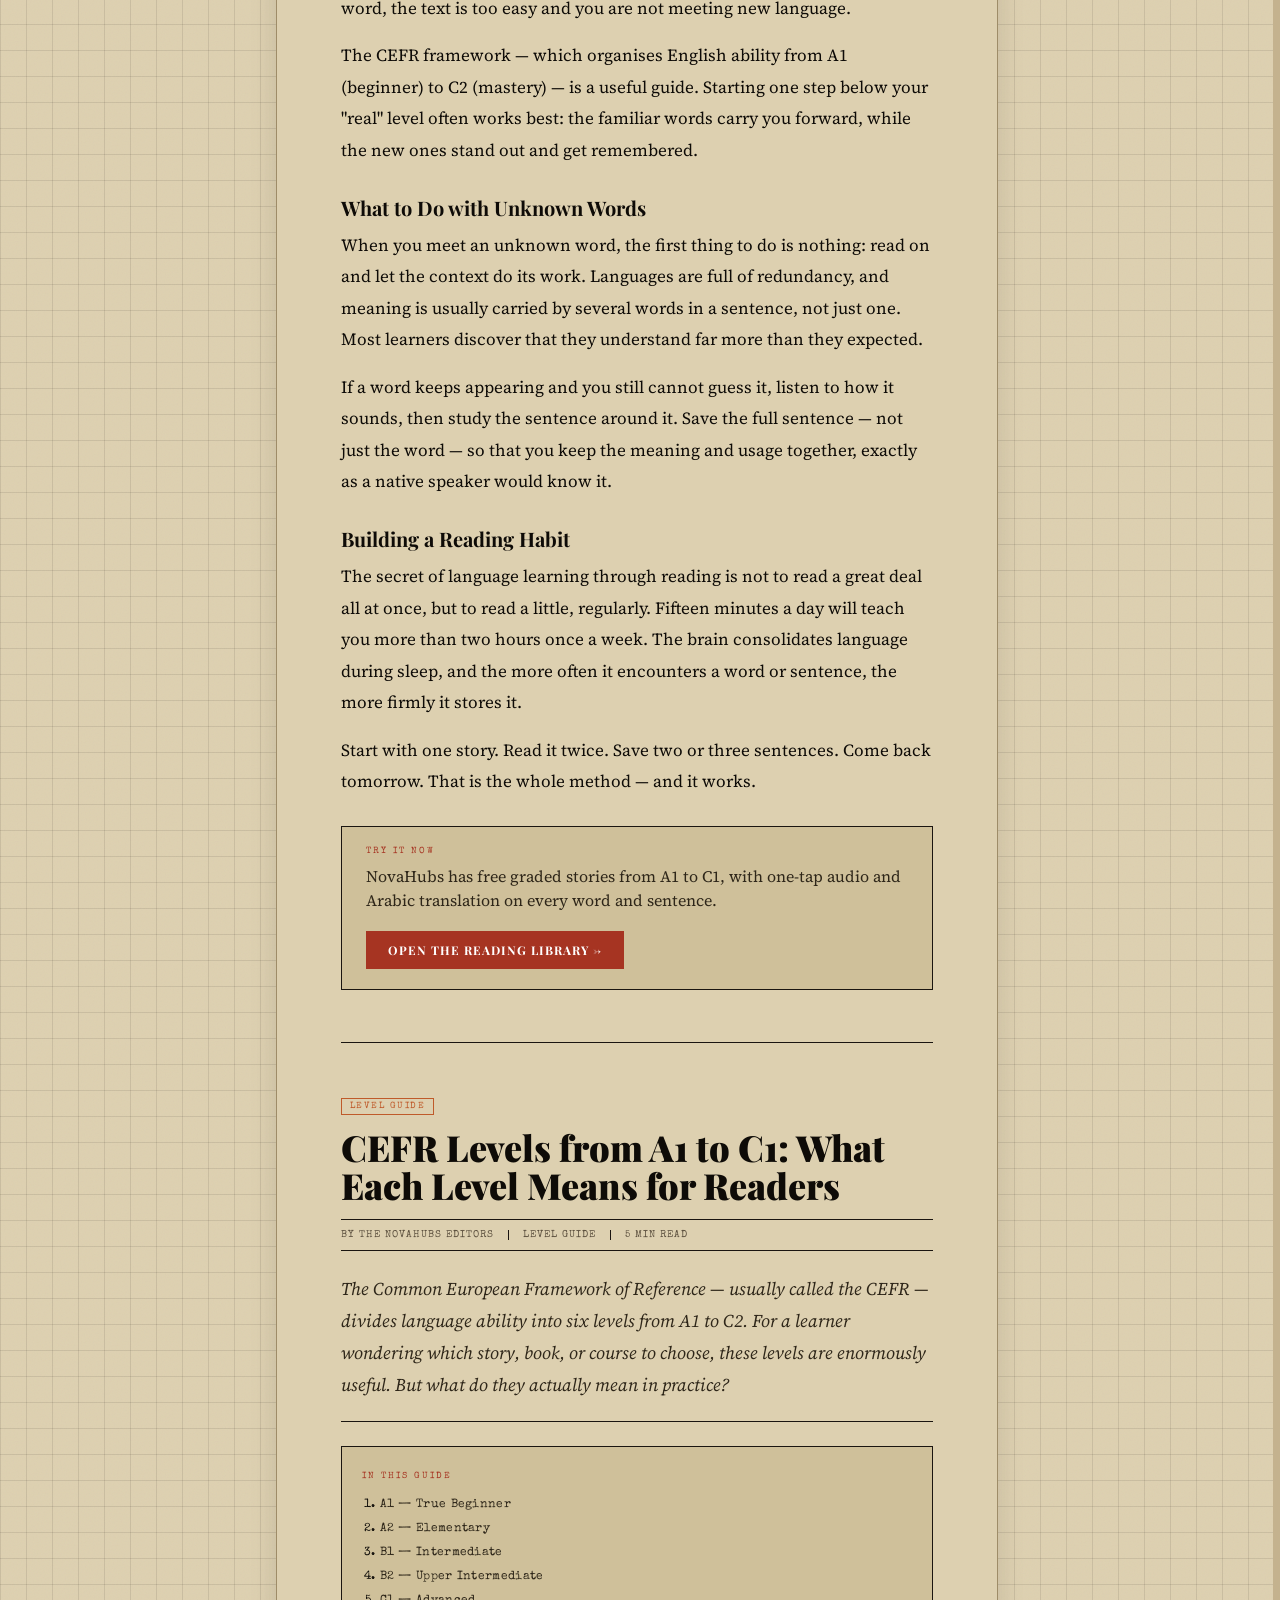
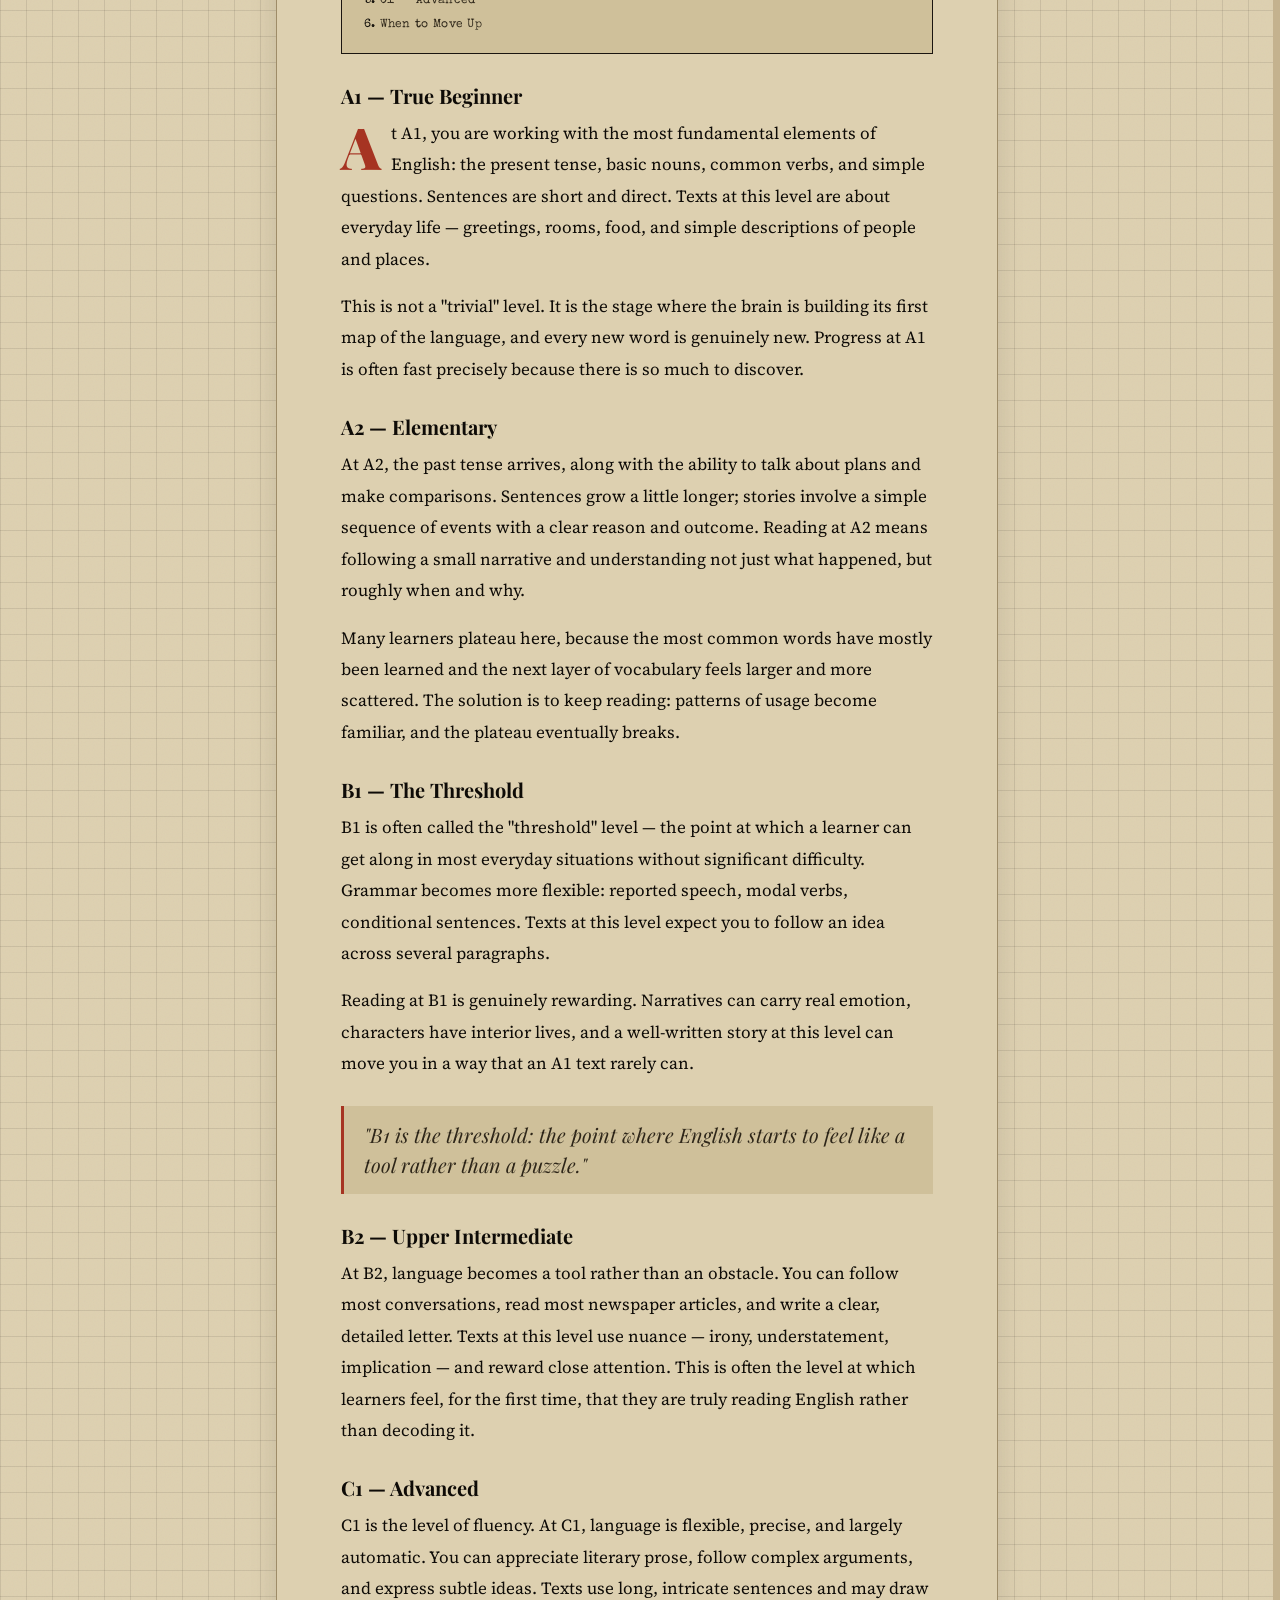
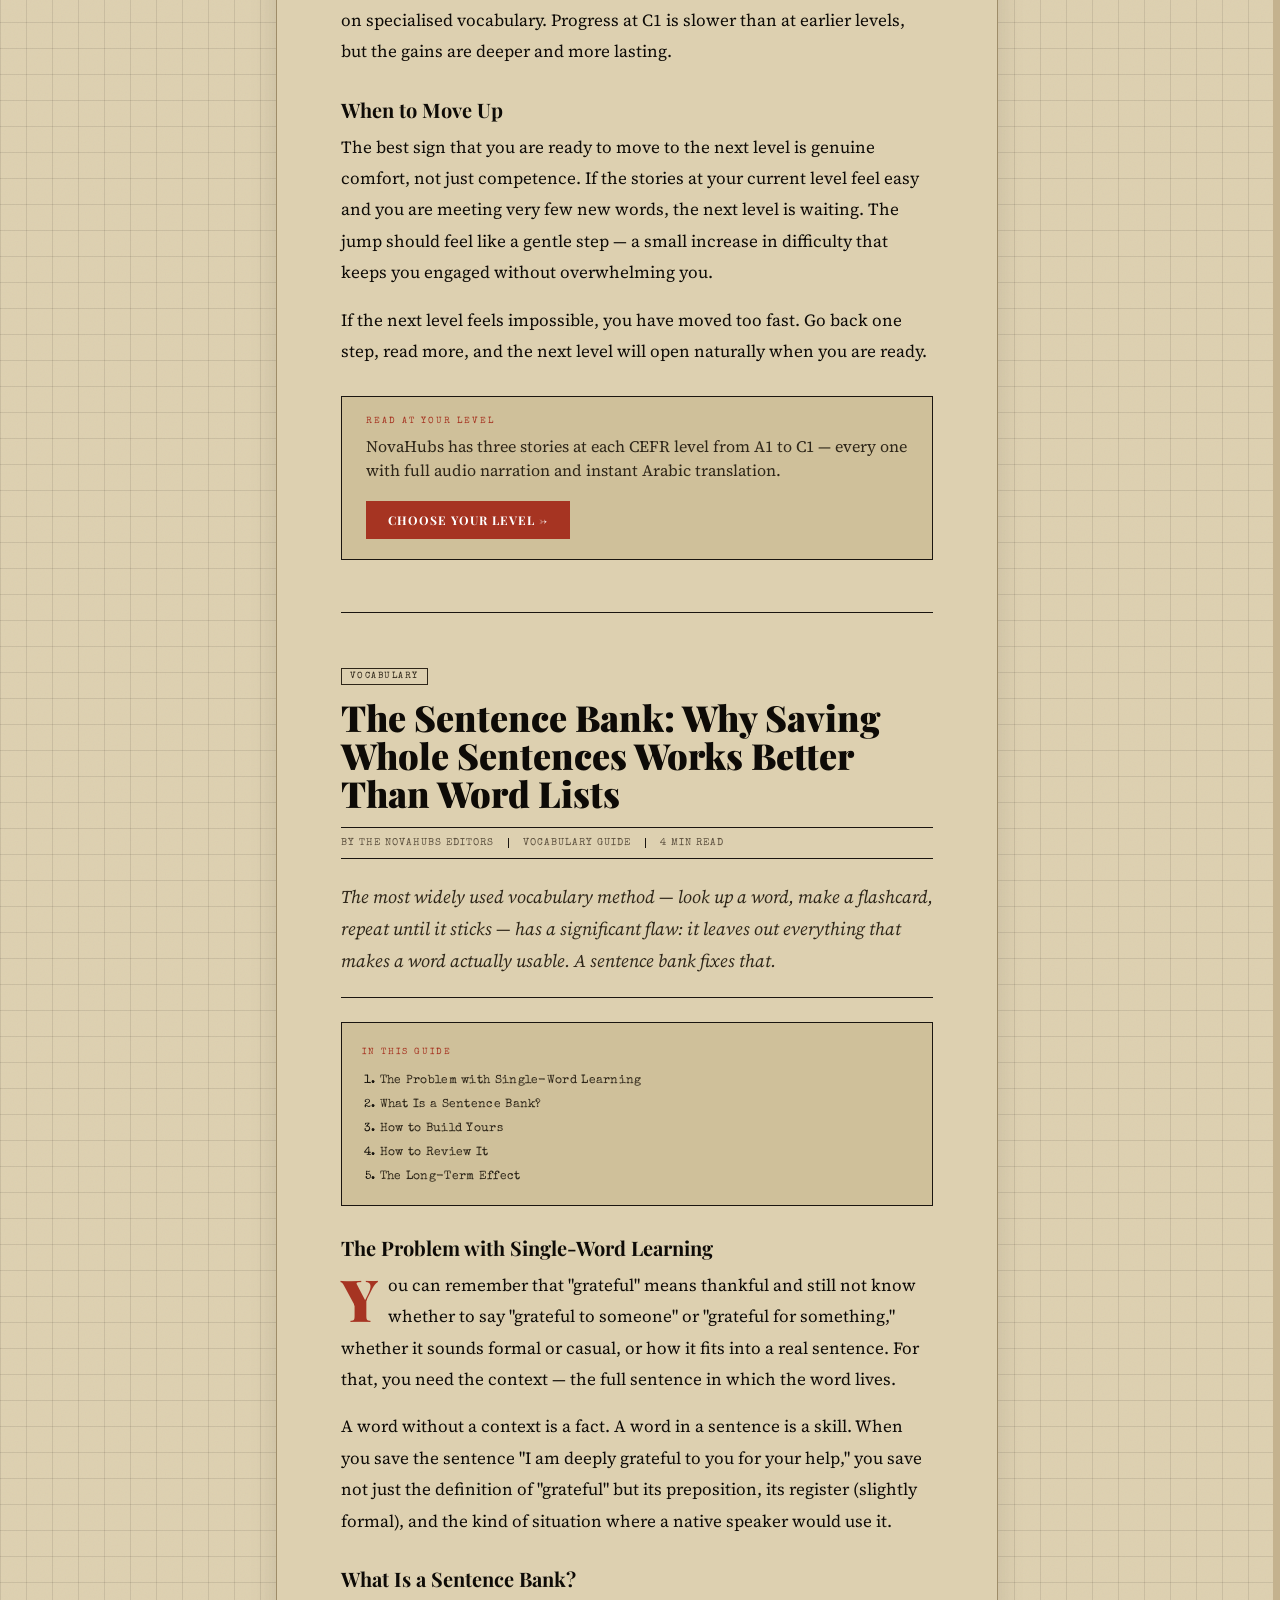
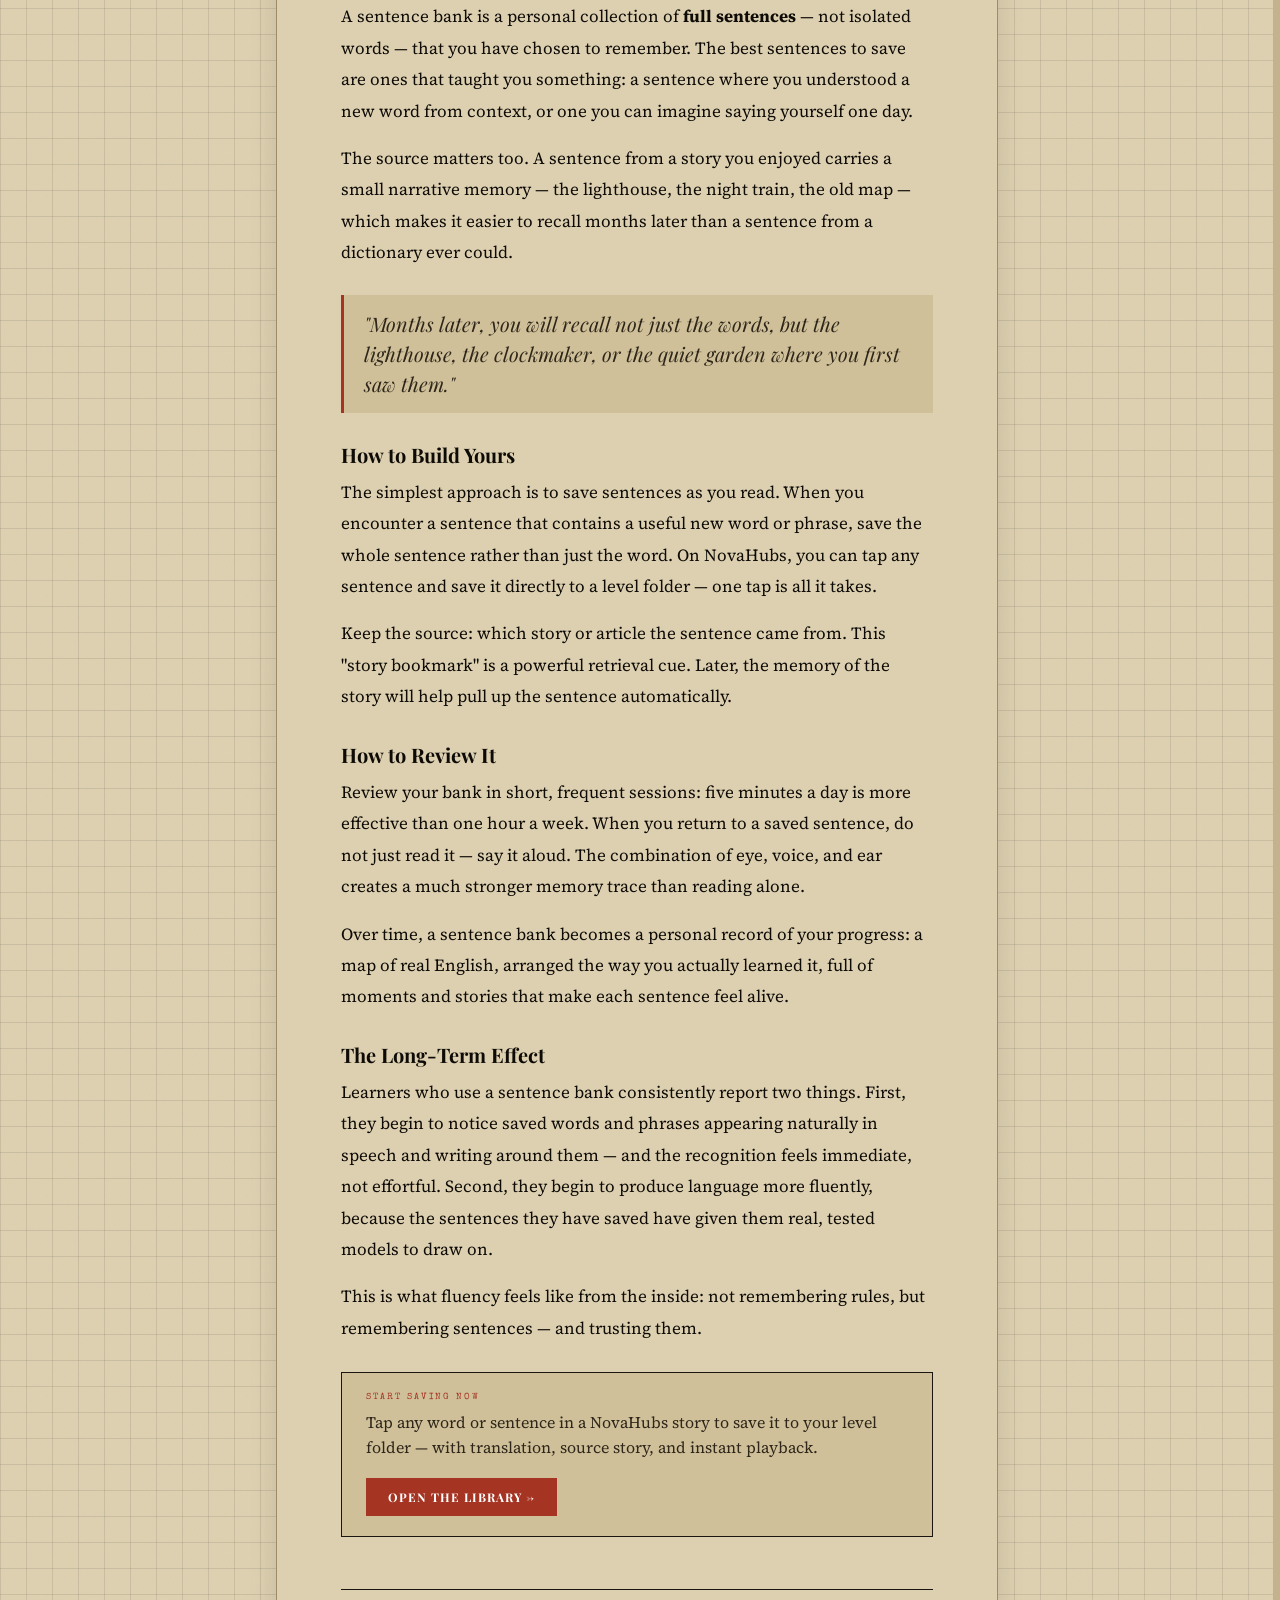
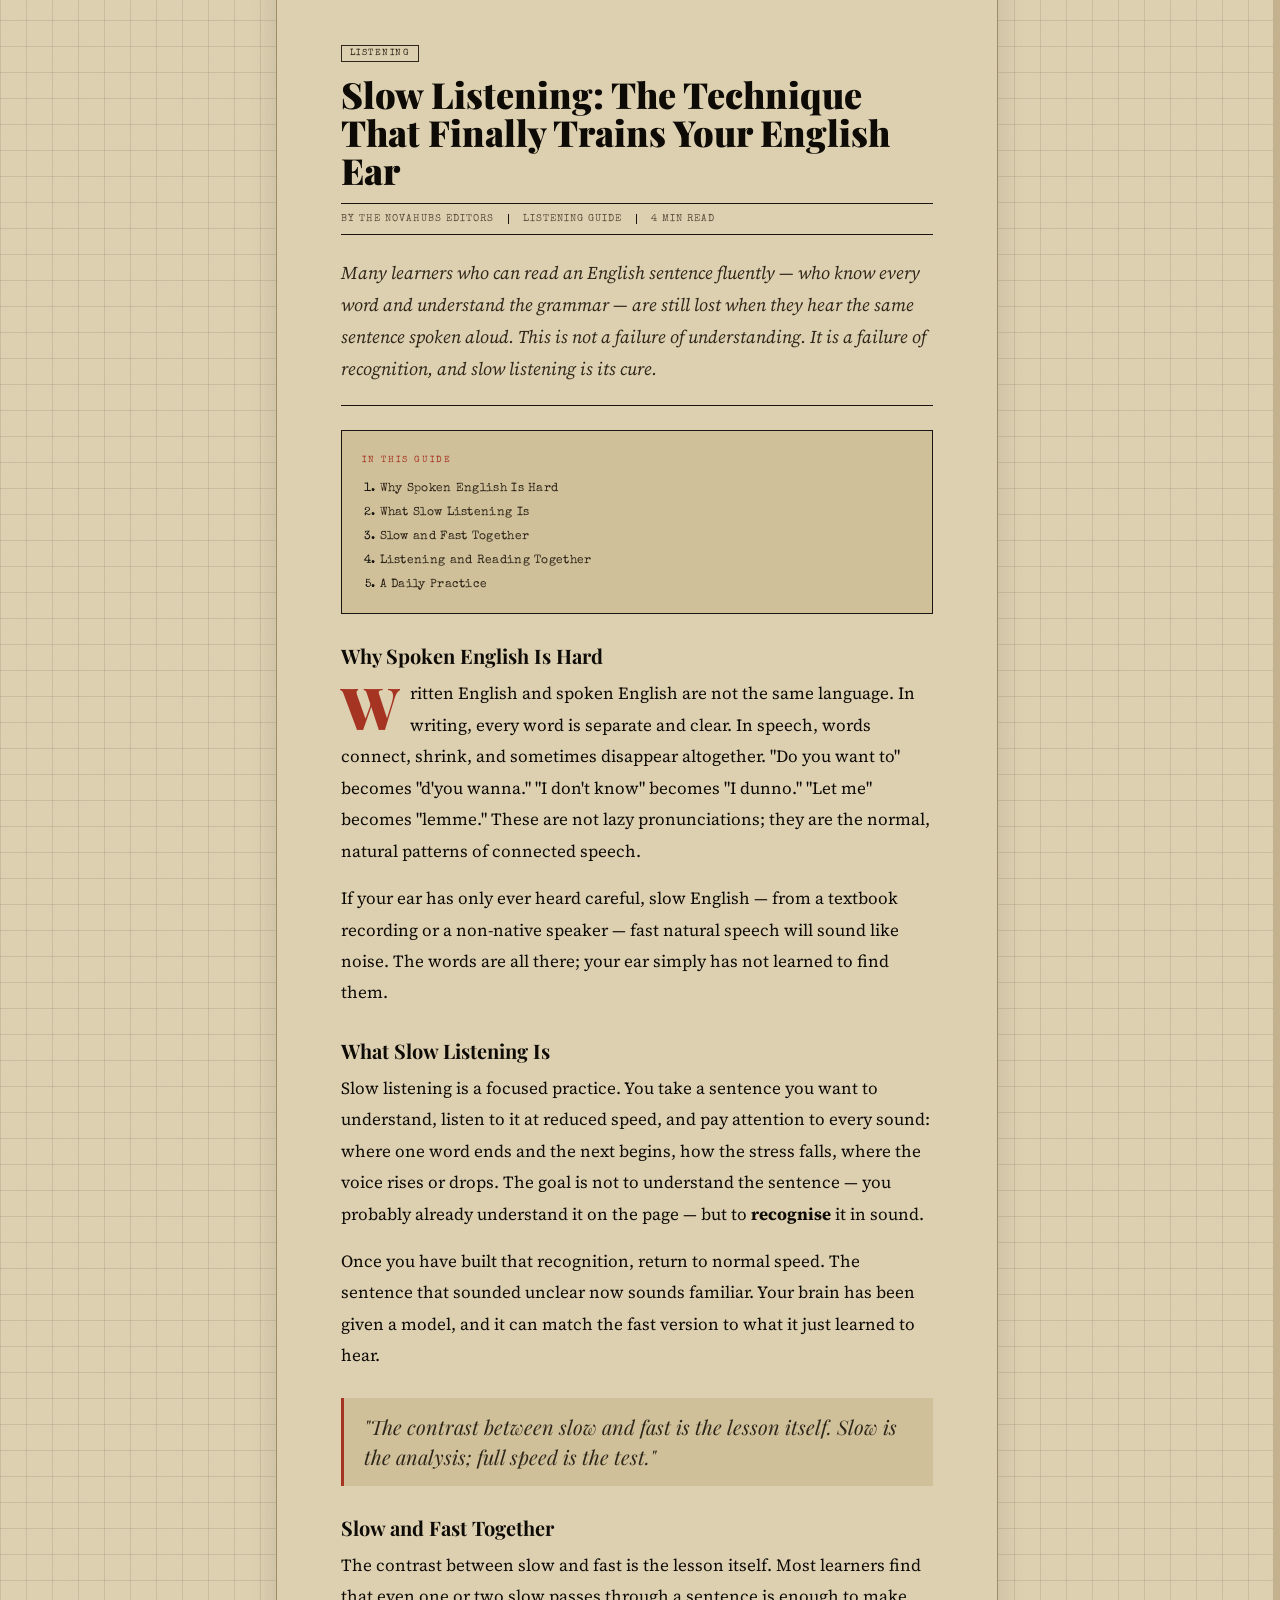
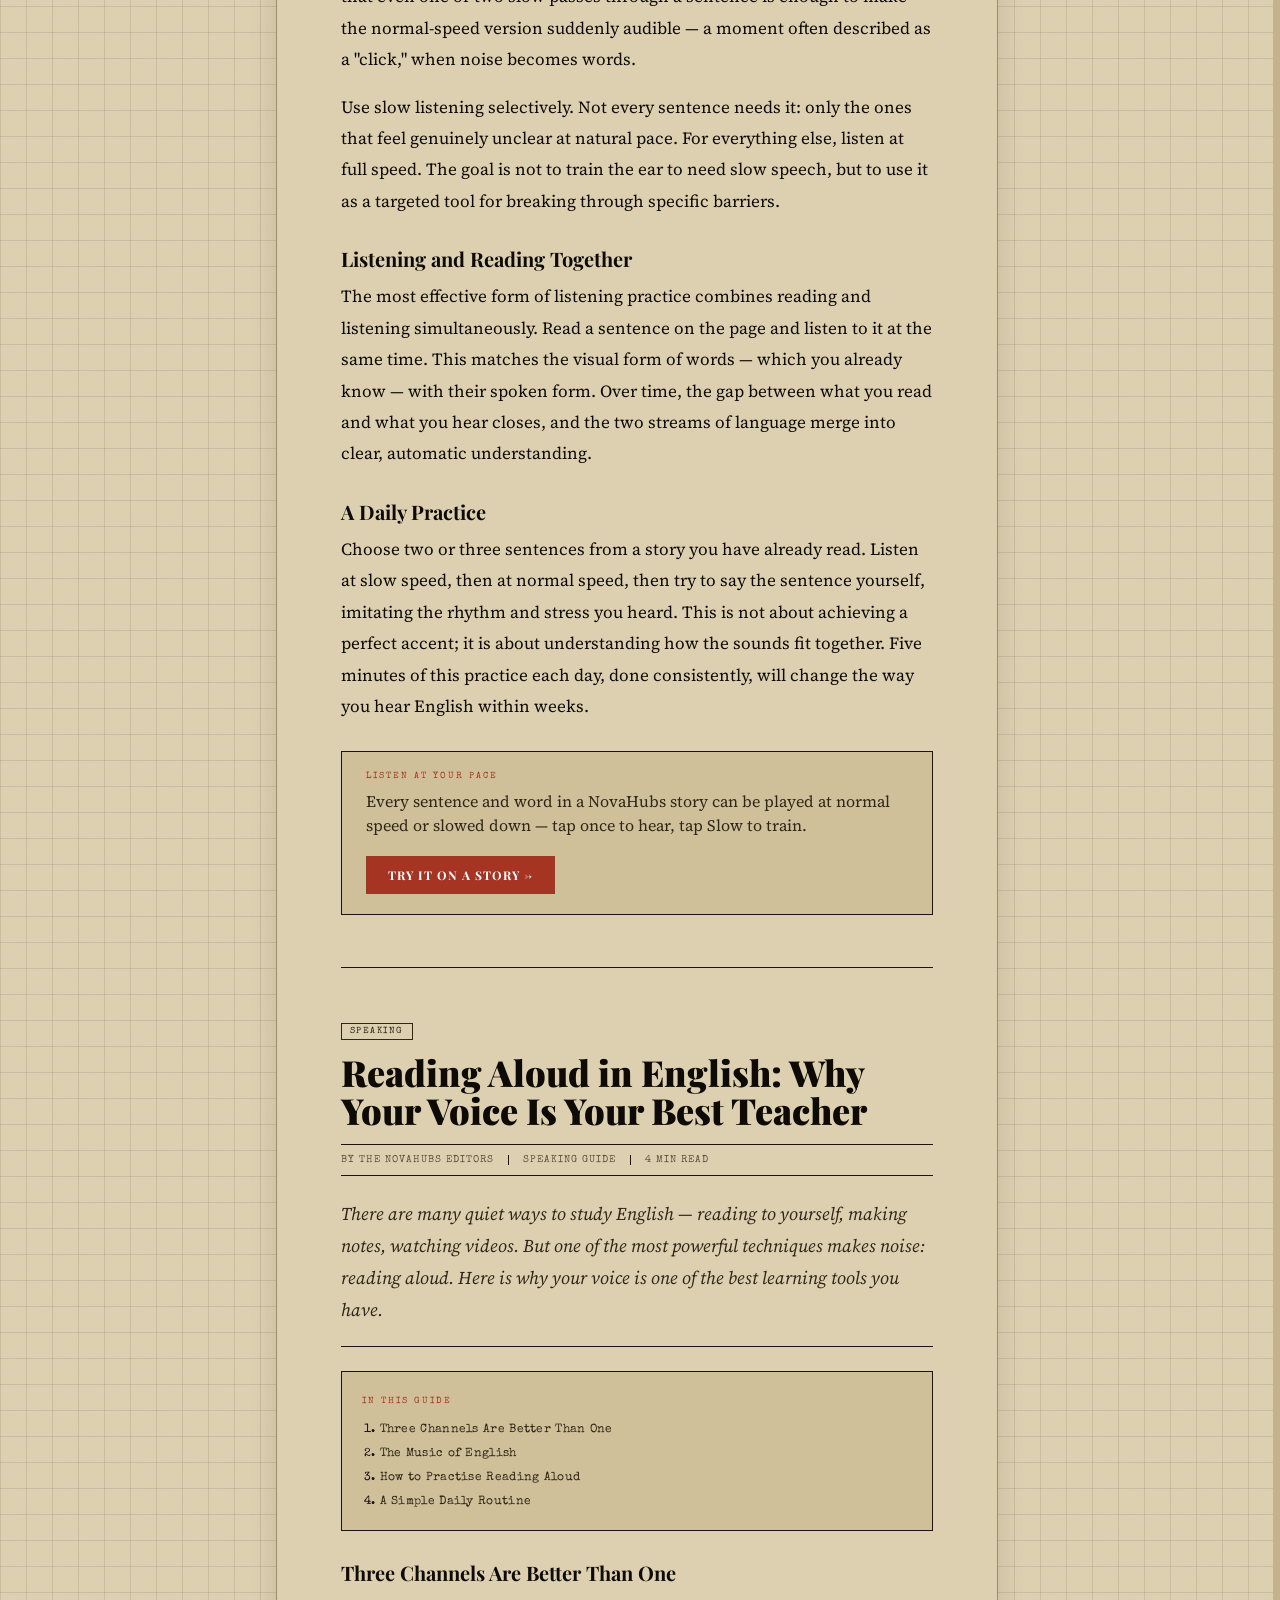
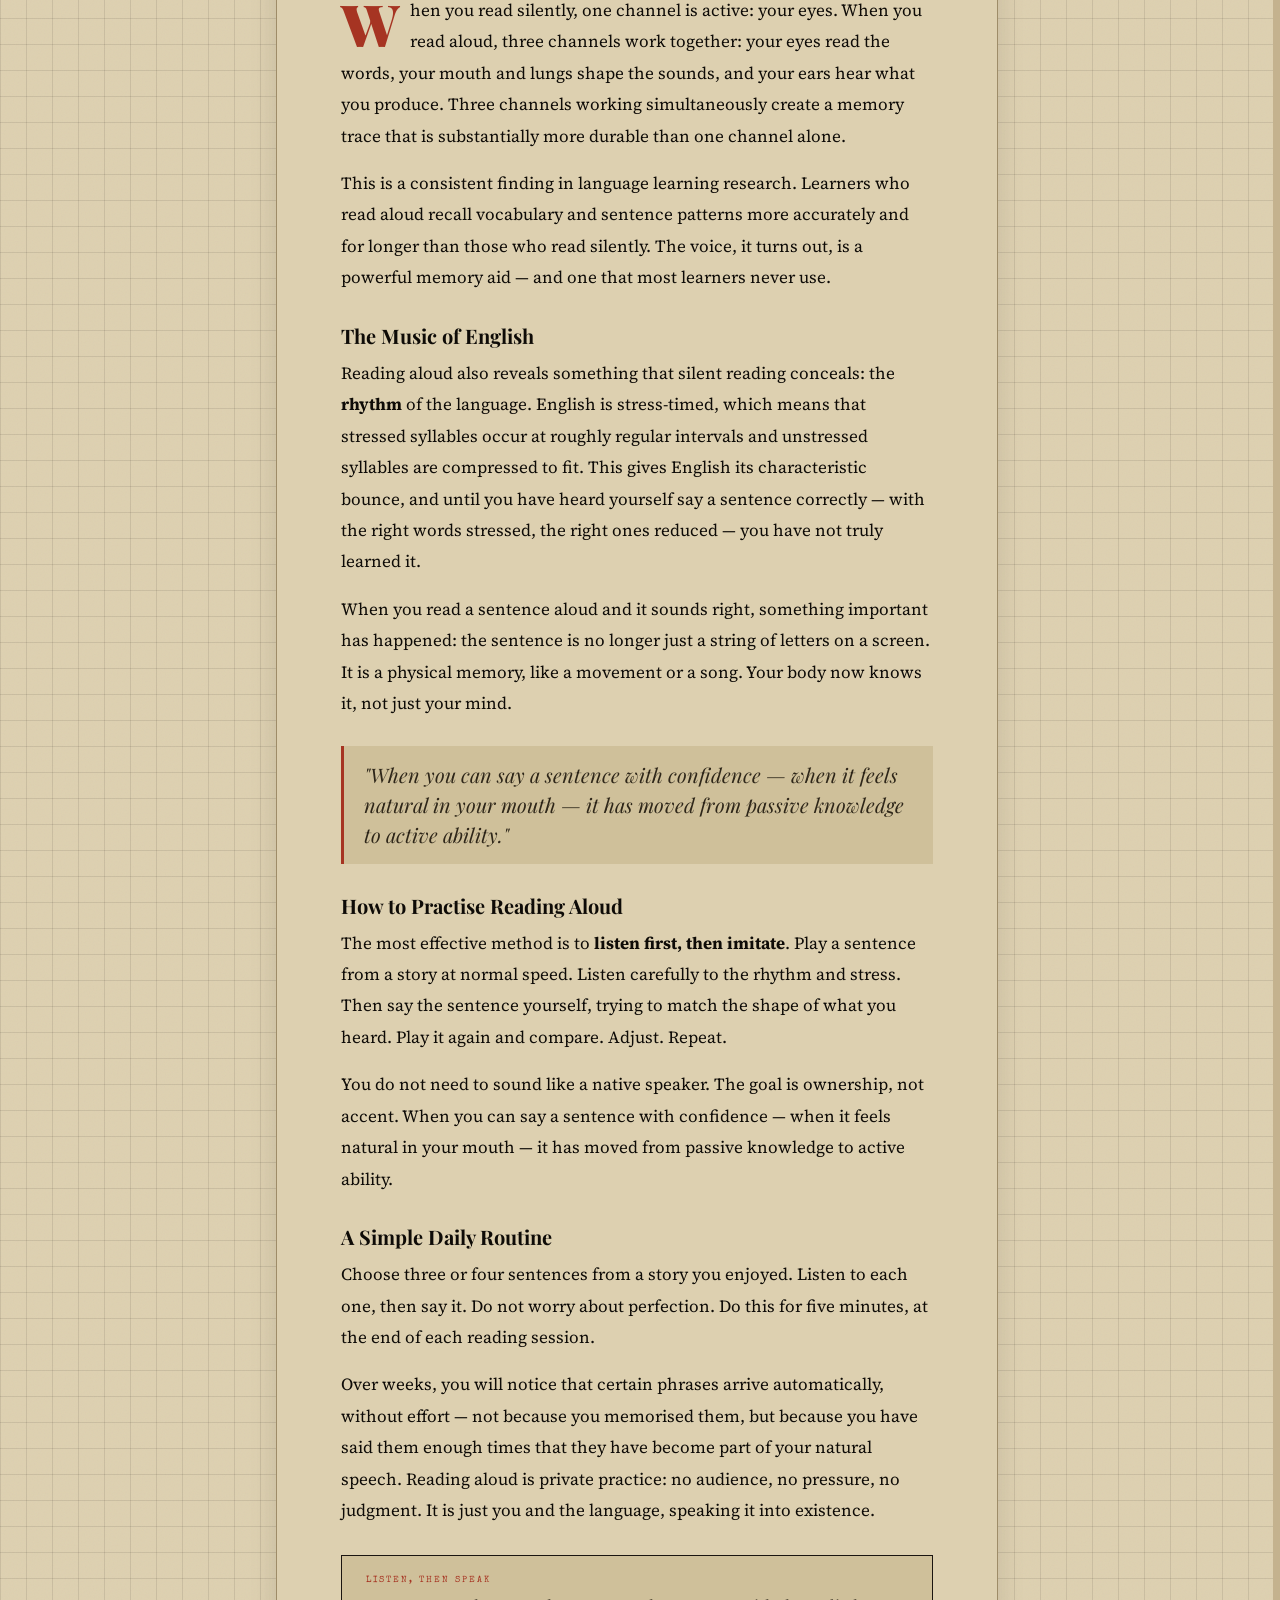
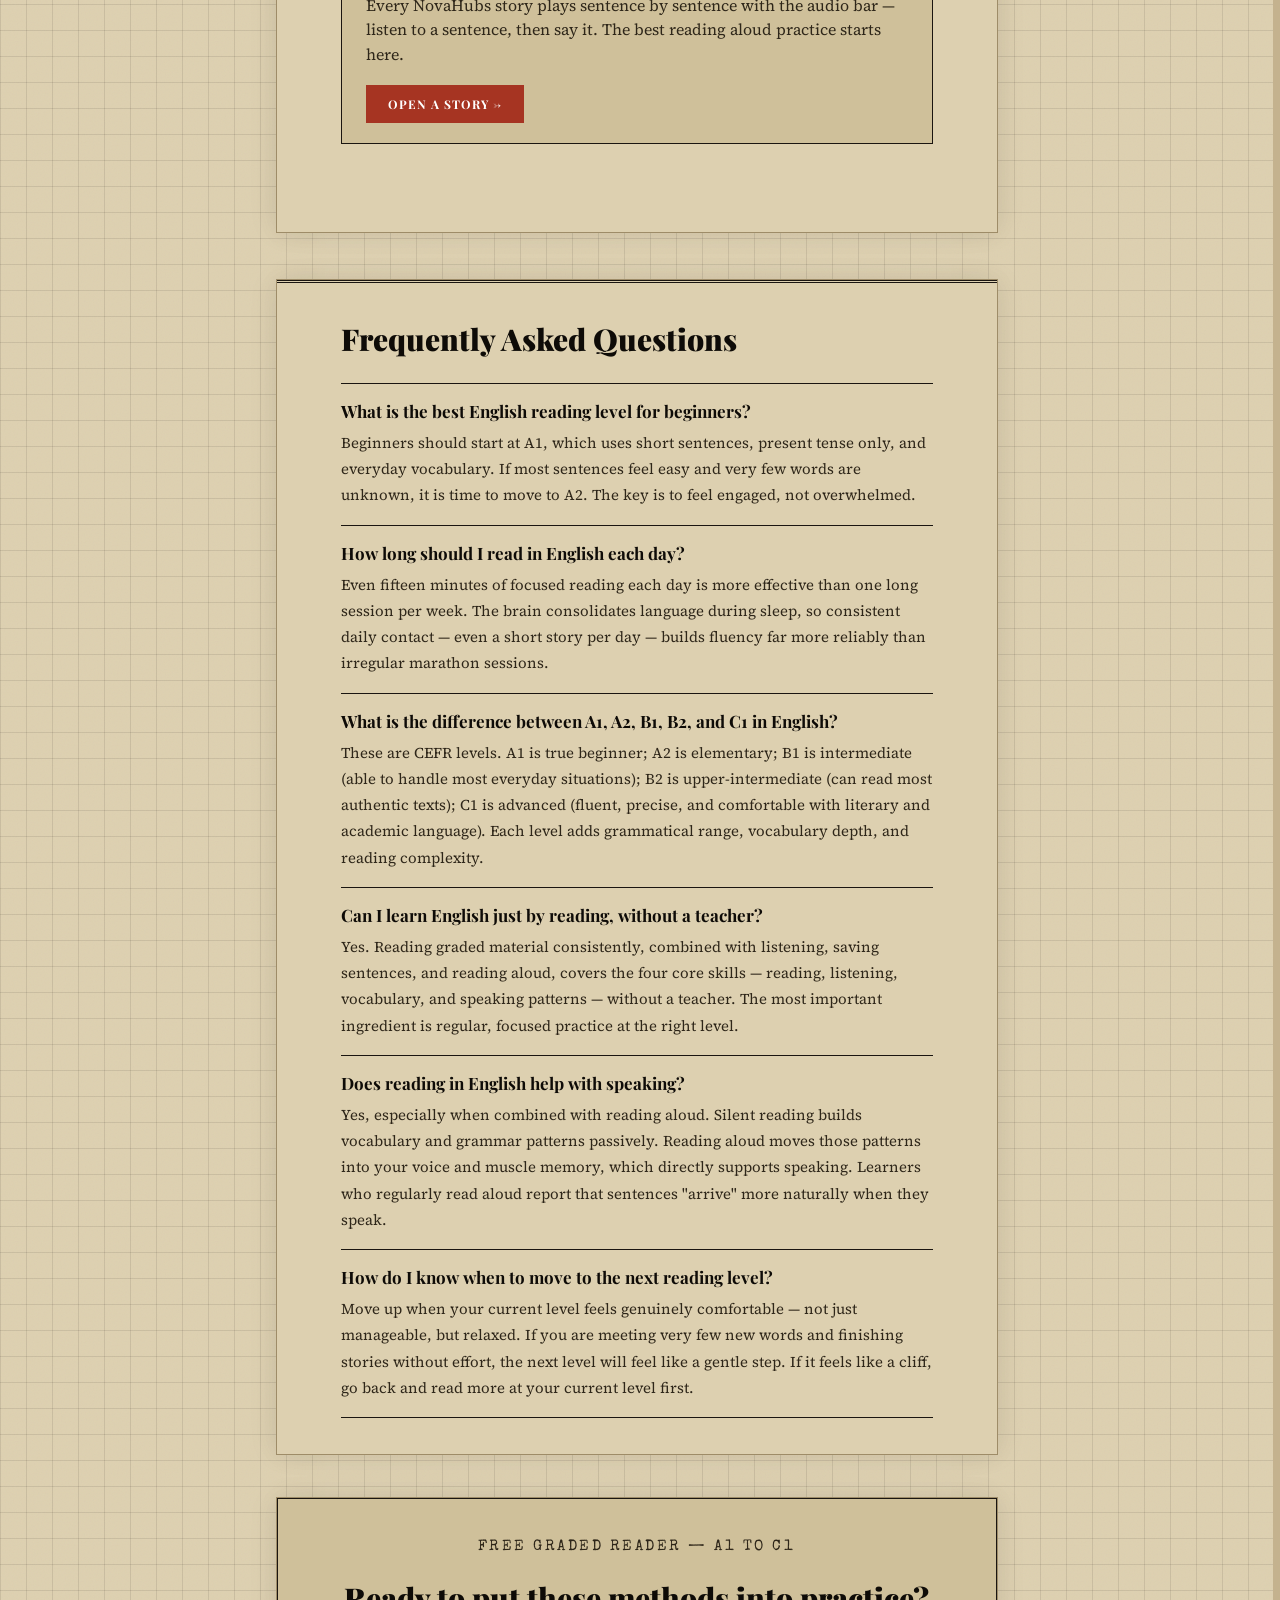
==== commit 979b0a4d: "Phase 2: fix all audited issues (critical through low) Critical/High: - Remove unreachable in-app Jo" ====
--- a/articles.html
+++ b/articles.html
@@ -8,13 +8,13 @@
 <meta name="keywords" content="learn English reading, graded readers free, CEFR levels A1 A2 B1 B2 C1 explained, sentence bank vocabulary, slow listening technique, reading aloud English, how to improve English, English learning method, short stories English learners" />
 <meta name="author" content="The NovaHubs Editors" />
 <meta name="robots" content="index, follow" />
-<link rel="canonical" href="articles.html" />
+<link rel="icon" href="data:image/svg+xml,%3Csvg xmlns='http://www.w3.org/2000/svg' viewBox='0 0 64 64'%3E%3Crect width='64' height='64' fill='%23ddd0b0'/%3E%3Ctext x='32' y='47' font-family='Georgia,serif' font-weight='900' font-size='46' text-anchor='middle' fill='%23a63422'%3EN%3C/text%3E%3C/svg%3E">
 
 <meta property="og:type" content="website" />
 <meta property="og:title" content="How to Learn English by Reading — NovaHubs Journal" />
 <meta property="og:description" content="Practical guides on reading, listening, vocabulary, and CEFR levels A1–C1 for English learners." />
 <meta property="og:site_name" content="NovaHubs" />
-<meta name="twitter:card" content="summary_large_image" />
+<meta name="twitter:card" content="summary" />
 <meta name="twitter:title" content="How to Learn English by Reading — NovaHubs Journal" />
 <meta name="twitter:description" content="Graded readers, sentence banks, slow listening, and CEFR levels A1–C1 explained." />
 
@@ -50,6 +50,7 @@
       {"@type":"Question","name":"What is the best English reading level for beginners?","acceptedAnswer":{"@type":"Answer","text":"Beginners should start at A1, which uses short sentences, present tense only, and everyday vocabulary. When most sentences feel easy and few words are unknown, move to A2."}},
       {"@type":"Question","name":"How long should I read in English each day?","acceptedAnswer":{"@type":"Answer","text":"Even fifteen minutes of focused reading each day is more effective than one long session per week. Consistency matters far more than duration."}},
       {"@type":"Question","name":"What is the difference between A1, A2, B1, B2, and C1?","acceptedAnswer":{"@type":"Answer","text":"These are CEFR levels. A1 is true beginner; A2 is elementary; B1 is intermediate; B2 is upper-intermediate; C1 is advanced. Each level adds complexity in grammar, vocabulary, and the types of text a learner can understand."}},
+      {"@type":"Question","name":"Can I learn English just by reading, without a teacher?","acceptedAnswer":{"@type":"Answer","text":"Yes. Reading graded material consistently, combined with listening, saving sentences, and reading aloud, covers the four core skills without a teacher. The most important ingredient is regular, focused practice at the right level."}},
       {"@type":"Question","name":"Does reading in English help with speaking?","acceptedAnswer":{"@type":"Answer","text":"Yes, especially when combined with reading aloud. Reading builds vocabulary and grammar patterns; reading aloud puts those patterns into your voice and muscle memory, which directly supports speaking."}},
       {"@type":"Question","name":"How do I know when to move to a higher reading level?","acceptedAnswer":{"@type":"Answer","text":"Move up when you feel genuinely comfortable, not just able to manage. If you are meeting very few new words and the stories feel easy, the next level will feel like a gentle step rather than a cliff."}}
     ]
@@ -79,7 +80,7 @@
 [data-theme="dark"]{
   --bg-outer:#0a0806; --app-border:rgba(255,255,255,.07);
   --paper:#1a1510; --paper-2:#221c12;
-  --ink:#ede8e0; --ink-soft:#9a9080; --faint:#55493a;
+  --ink:#ede8e0; --ink-soft:#9a9080; --faint:#8a7d6a;
   --line:#2e2518;
   --accent:#c44232; --accent-2:#d46a30;
   --sel:rgba(196,66,50,.22);
@@ -309,6 +310,10 @@
         <svg width="13" height="13" viewBox="0 0 24 24" fill="none" stroke="currentColor" stroke-width="2.2" stroke-linecap="round" stroke-linejoin="round"><path d="M3 9l9-7 9 7v11a2 2 0 0 1-2 2H5a2 2 0 0 1-2-2z"/><polyline points="9 22 9 12 15 12 15 22"/></svg>
         Home
       </a>
+      <button id="themeToggle" class="theme-toggle" type="button" title="Toggle theme" aria-label="Toggle dark mode">
+        <svg class="icon-sun" width="16" height="16" viewBox="0 0 24 24" fill="none" stroke="currentColor" stroke-width="2.2" stroke-linecap="round" stroke-linejoin="round"><circle cx="12" cy="12" r="4.5"/><line x1="12" y1="2" x2="12" y2="5"/><line x1="12" y1="19" x2="12" y2="22"/><line x1="4.93" y1="4.93" x2="7.05" y2="7.05"/><line x1="16.95" y1="16.95" x2="19.07" y2="19.07"/><line x1="2" y1="12" x2="5" y2="12"/><line x1="19" y1="12" x2="22" y2="12"/><line x1="4.93" y1="19.07" x2="7.05" y2="16.95"/><line x1="16.95" y1="7.05" x2="19.07" y2="4.93"/></svg>
+        <svg class="icon-moon" width="16" height="16" viewBox="0 0 24 24" fill="none" stroke="currentColor" stroke-width="2.2" stroke-linecap="round" stroke-linejoin="round"><path d="M21 12.79A9 9 0 1 1 11.21 3 7 7 0 0 0 21 12.79z"/></svg>
+      </button>
     </div>
   </nav>
 
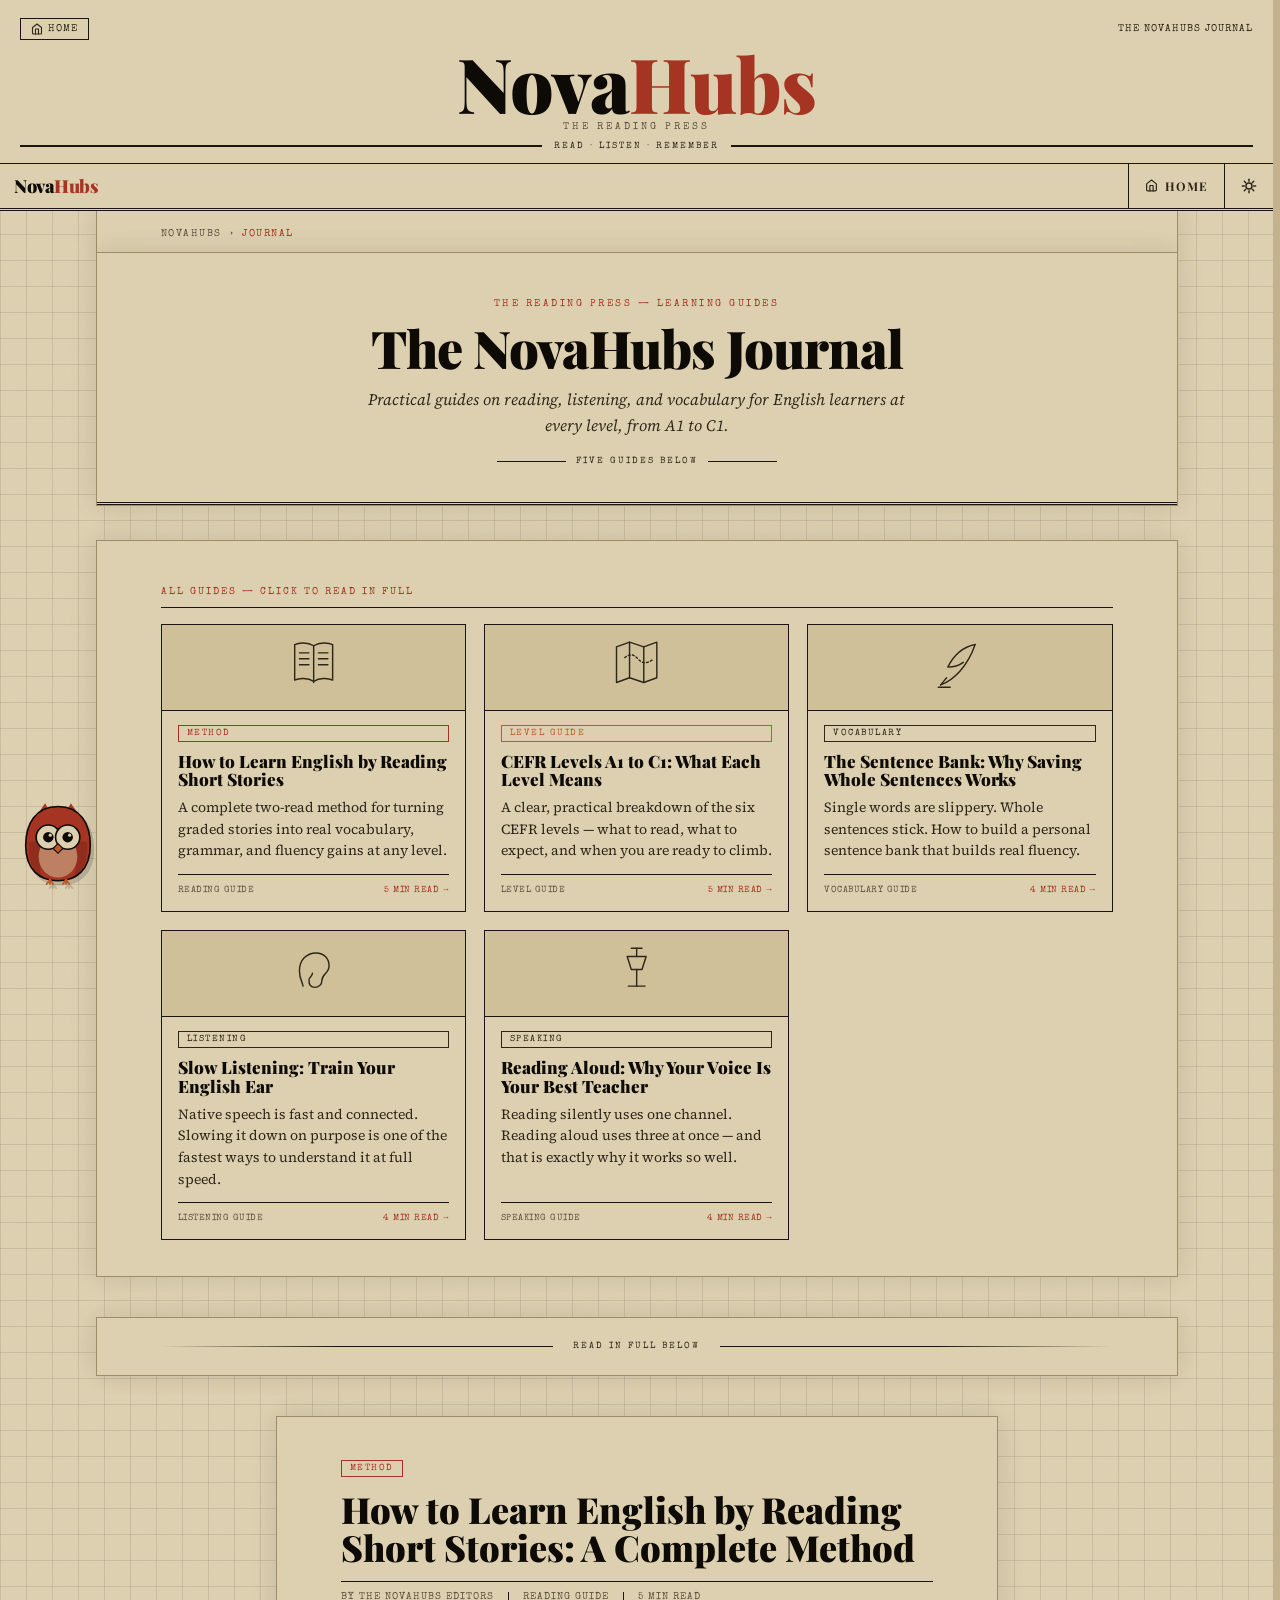
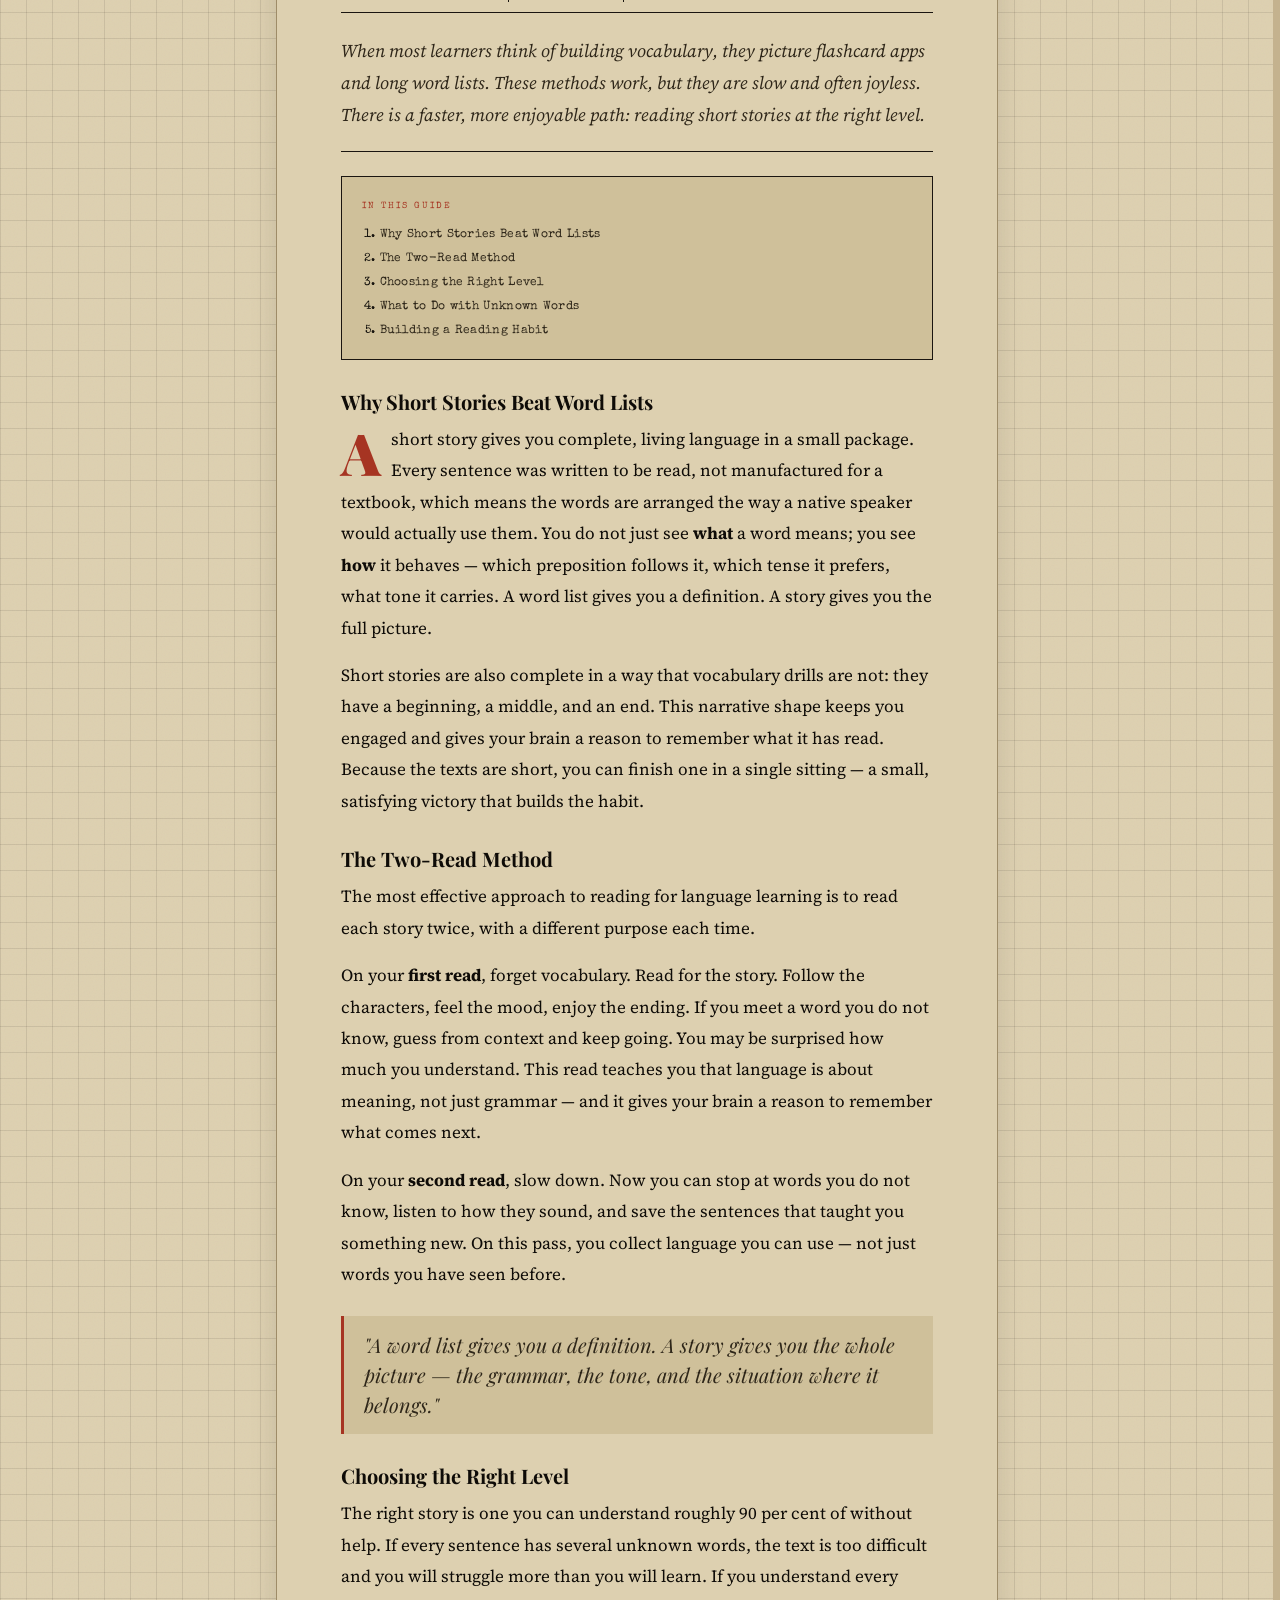
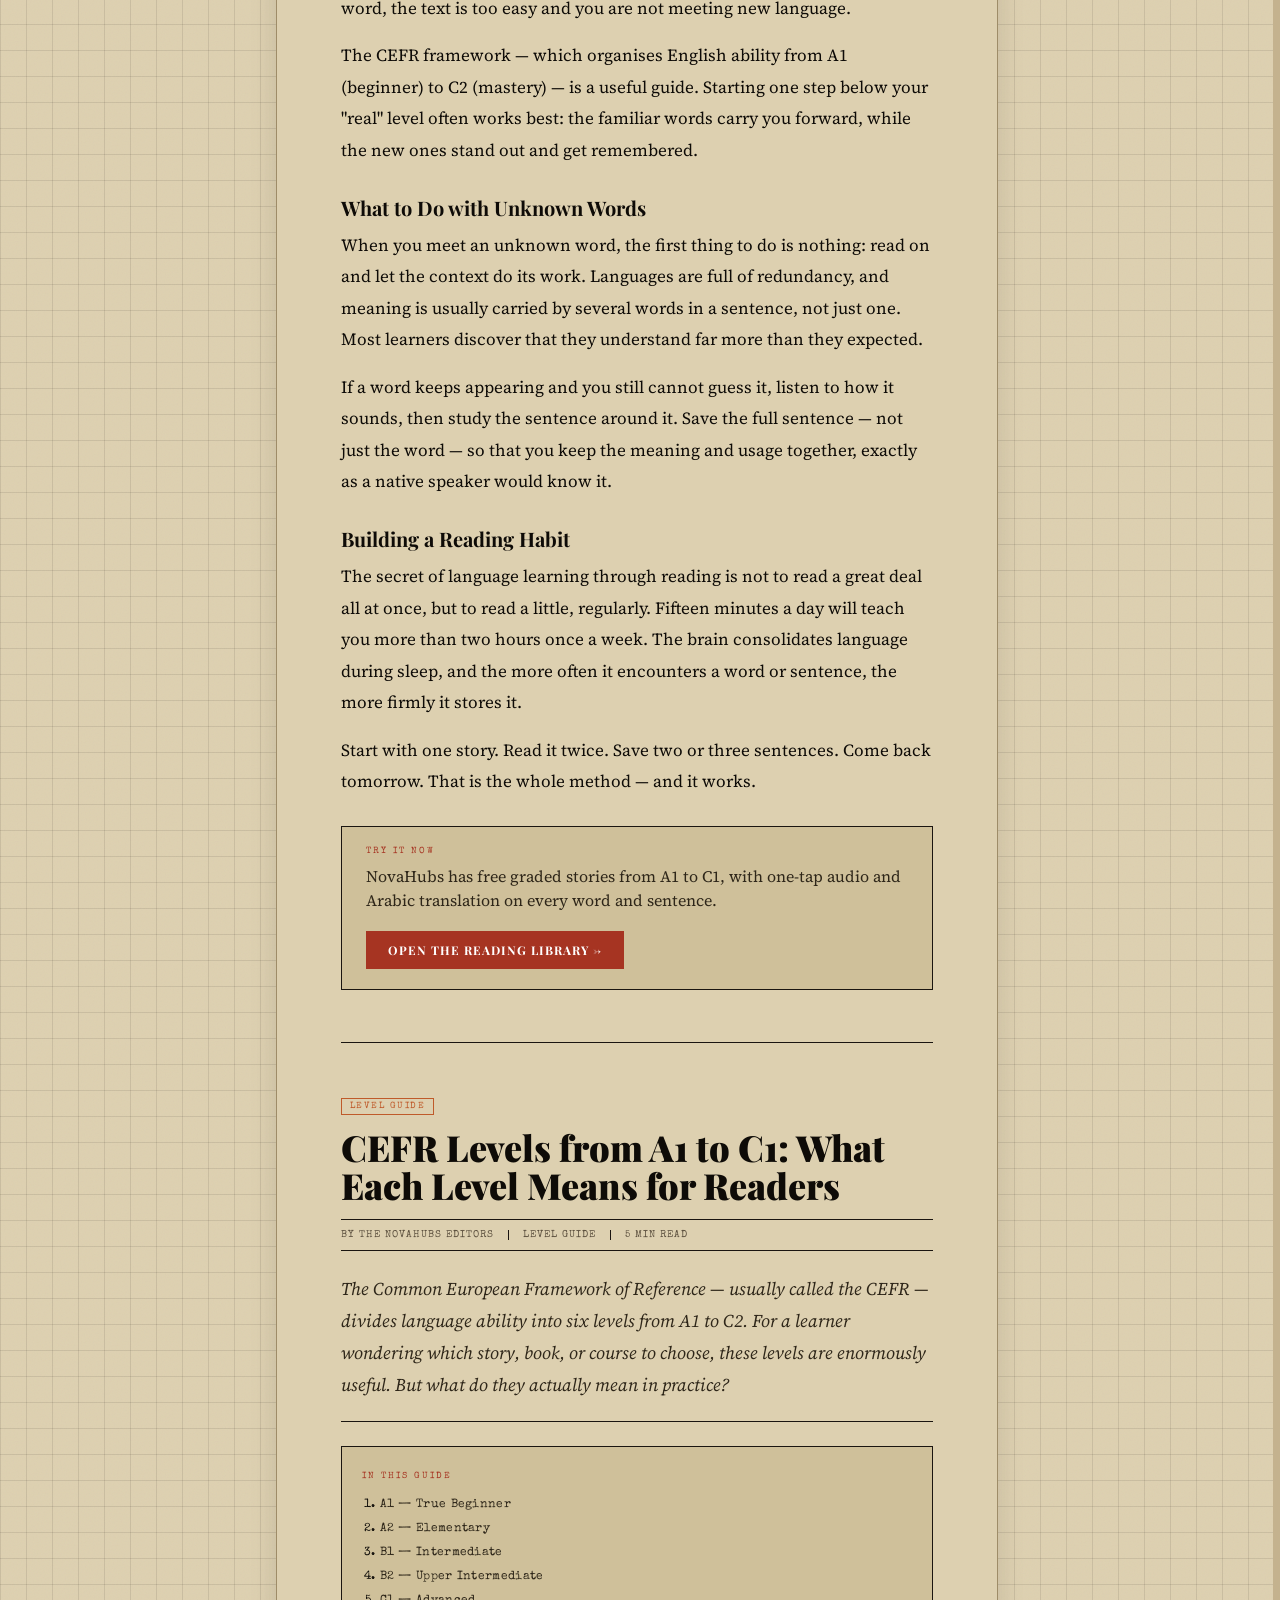
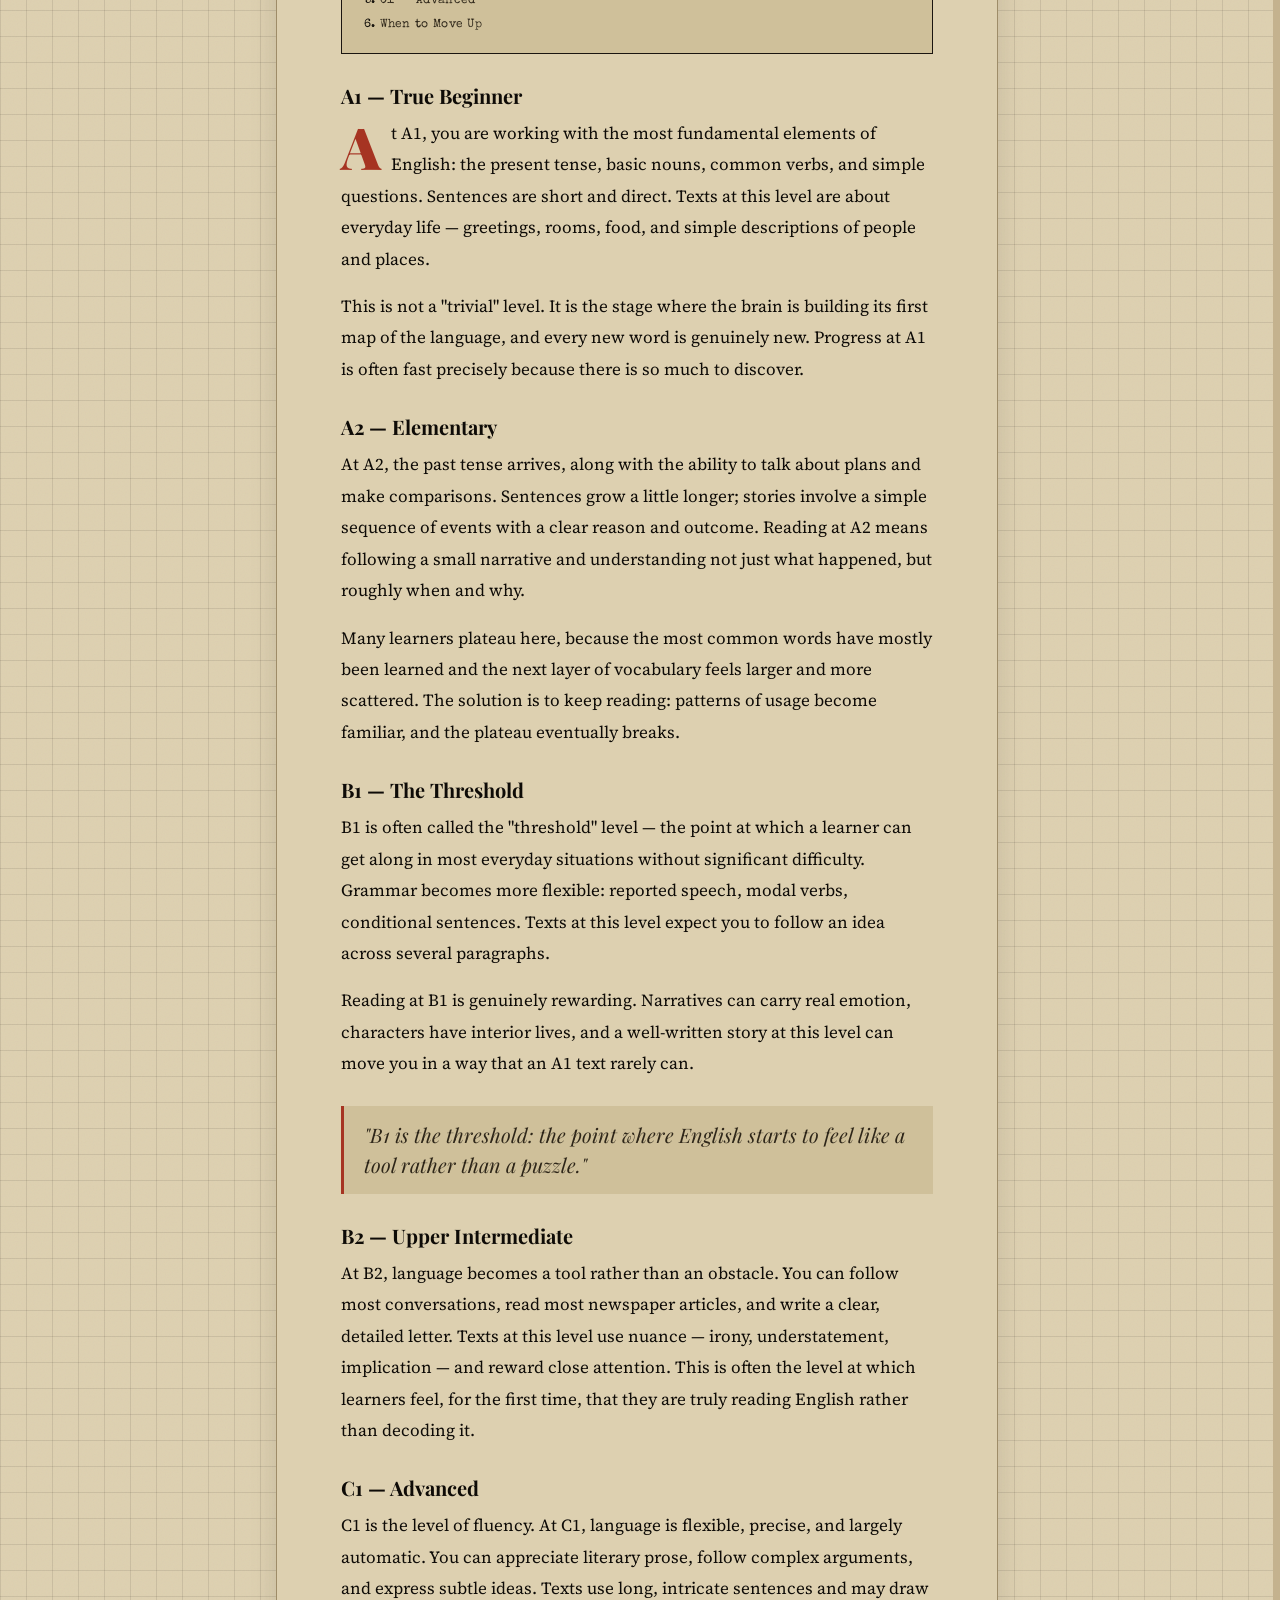
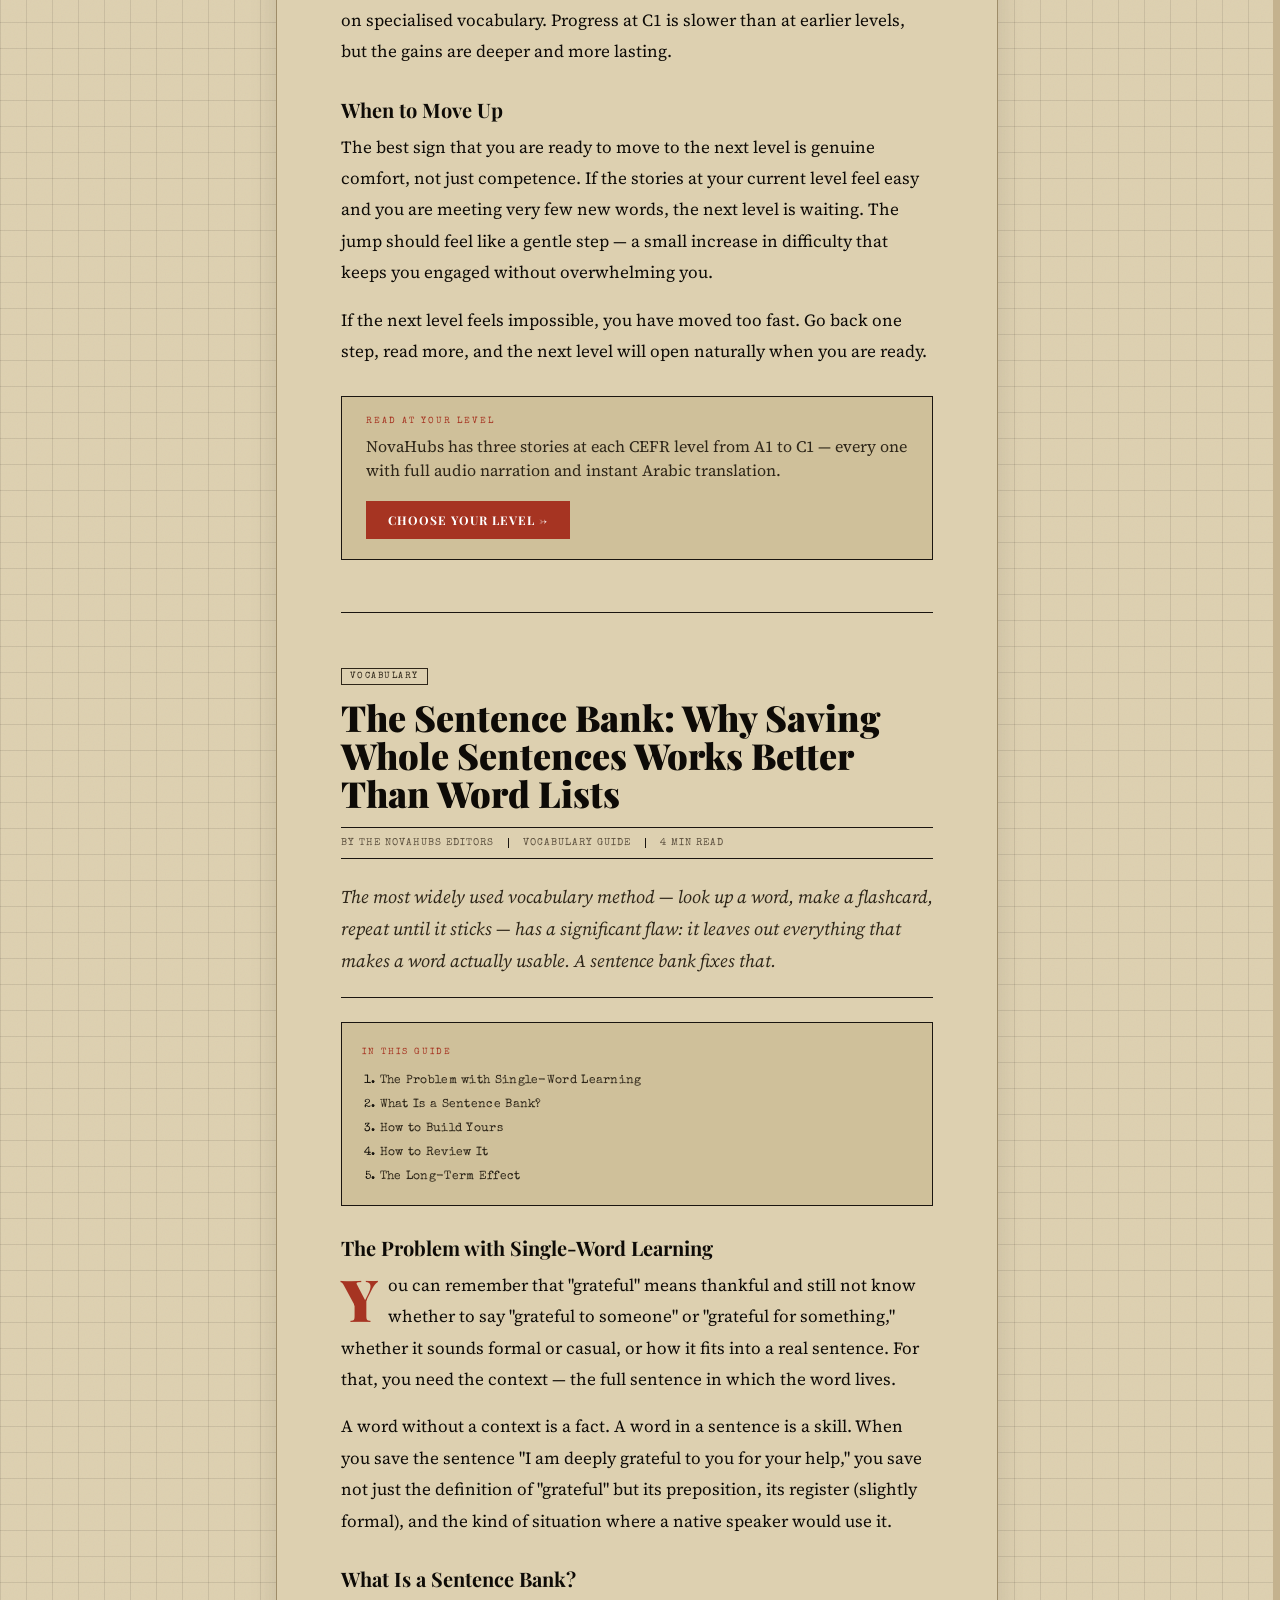
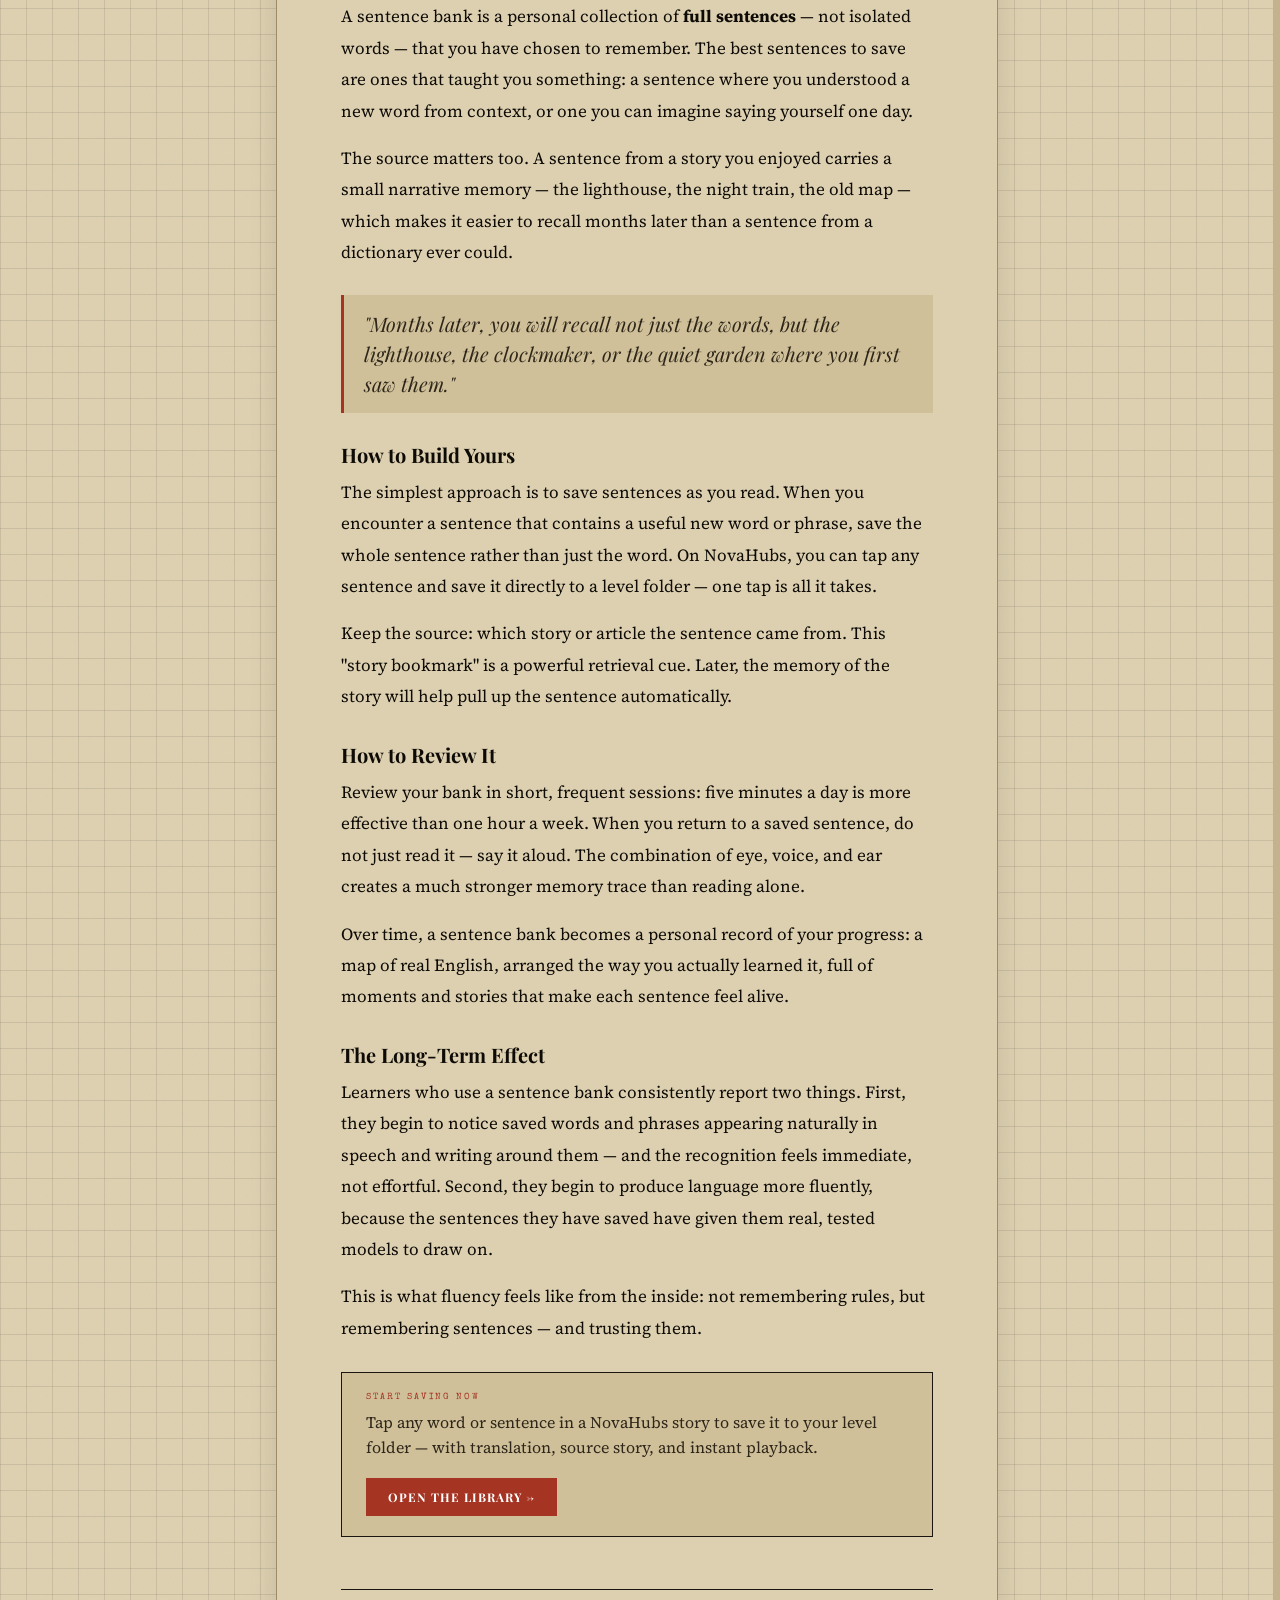
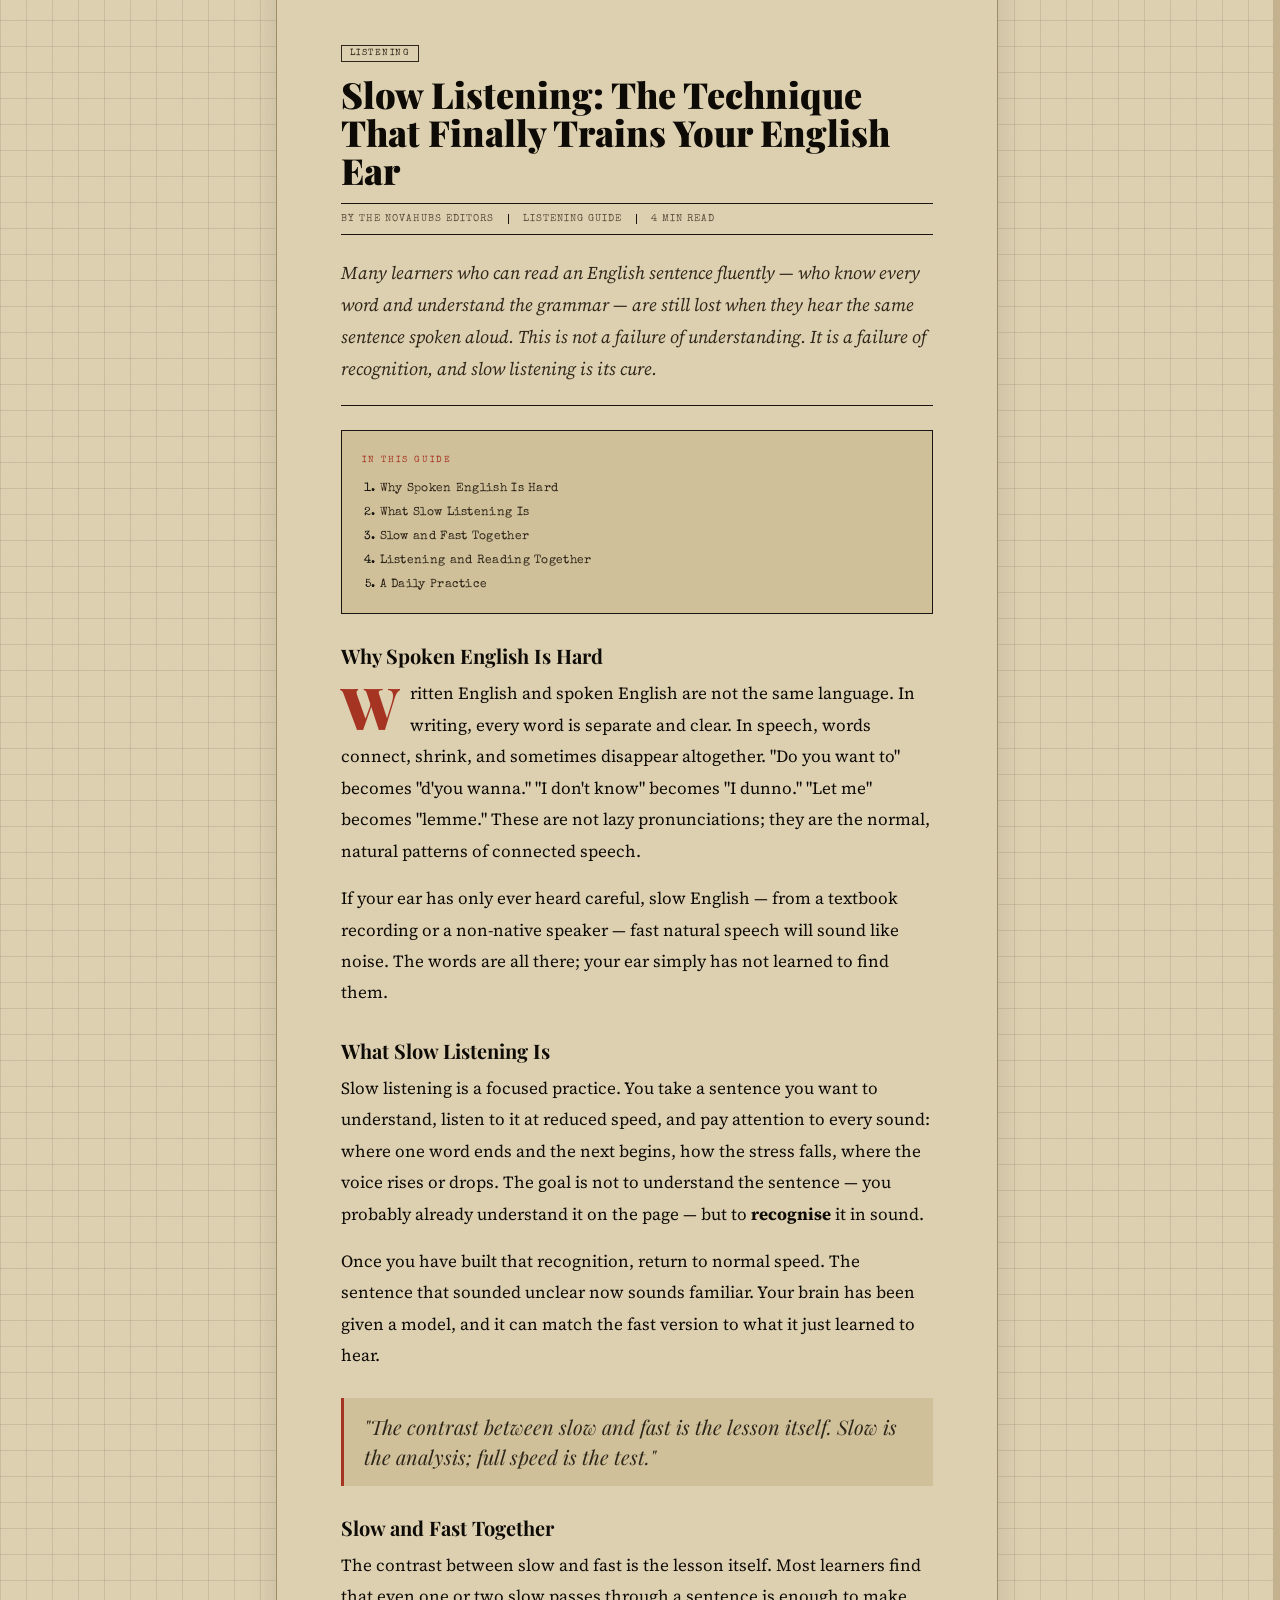
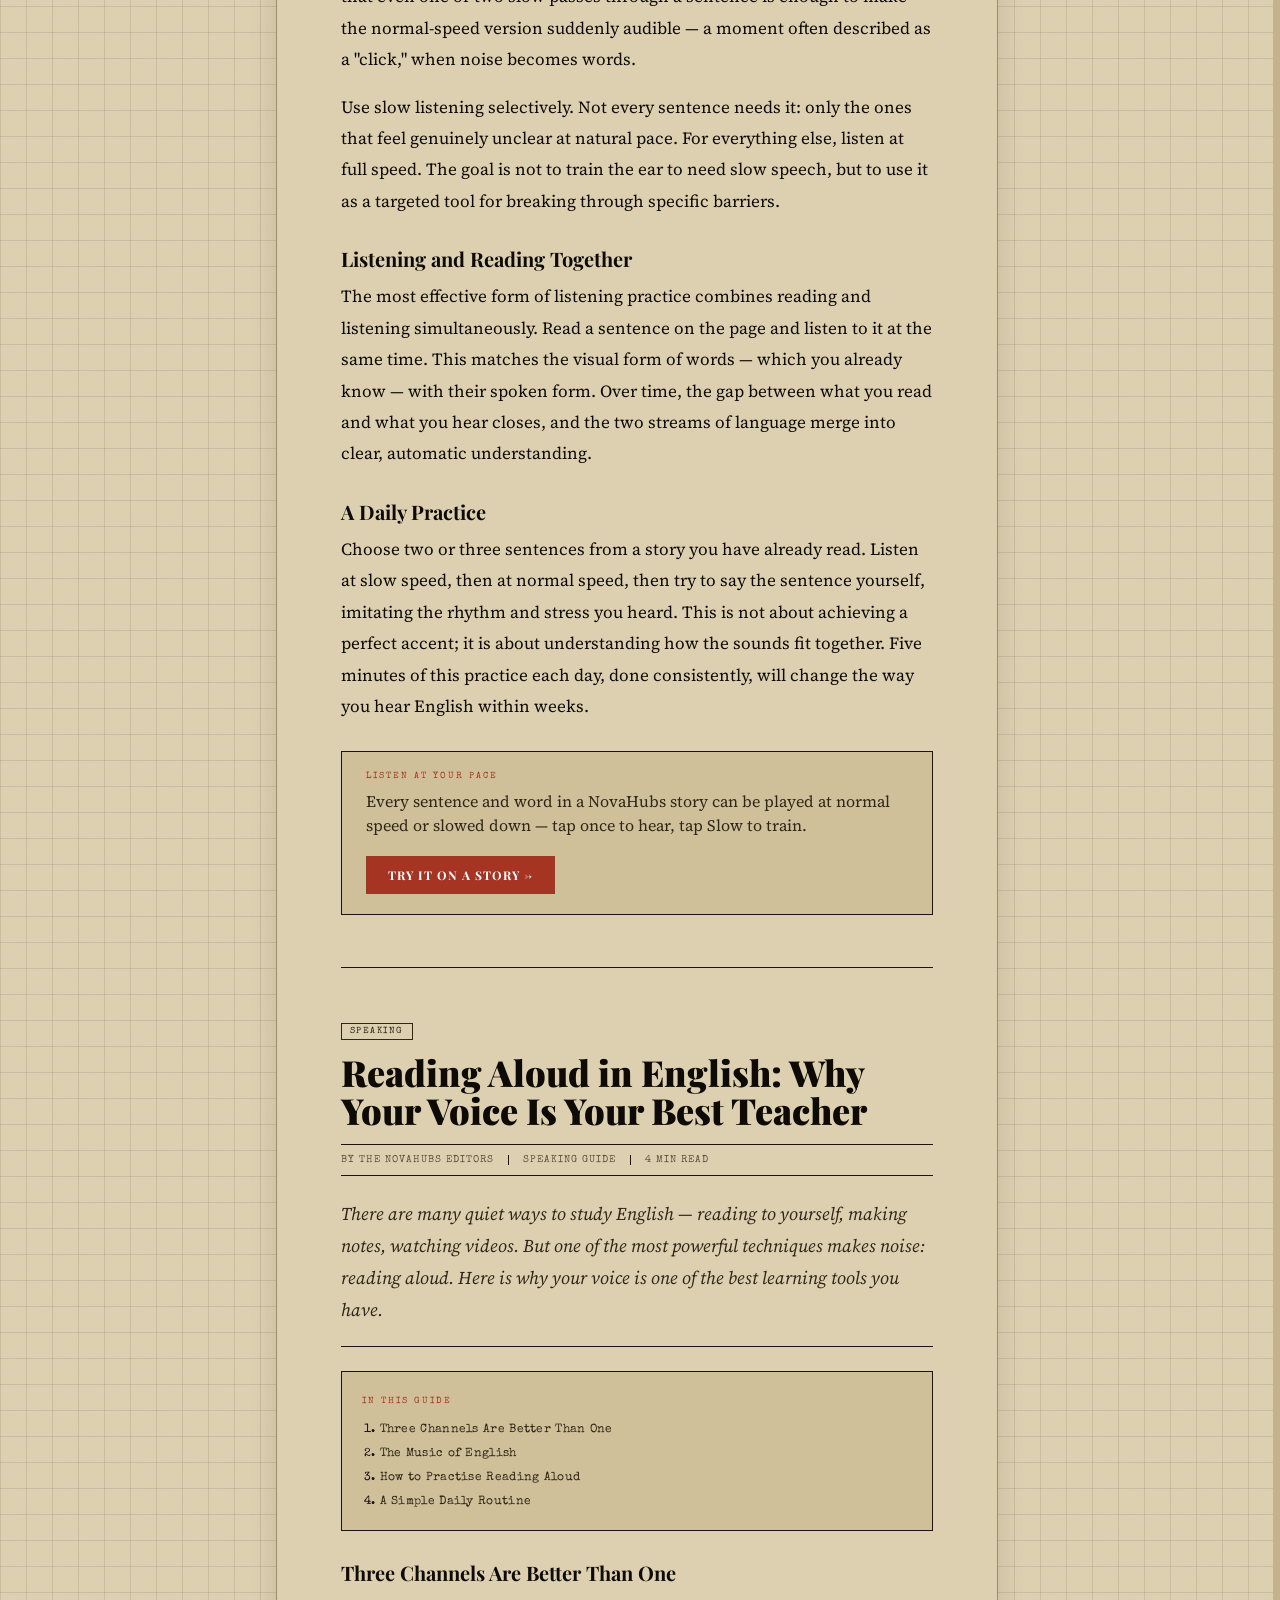
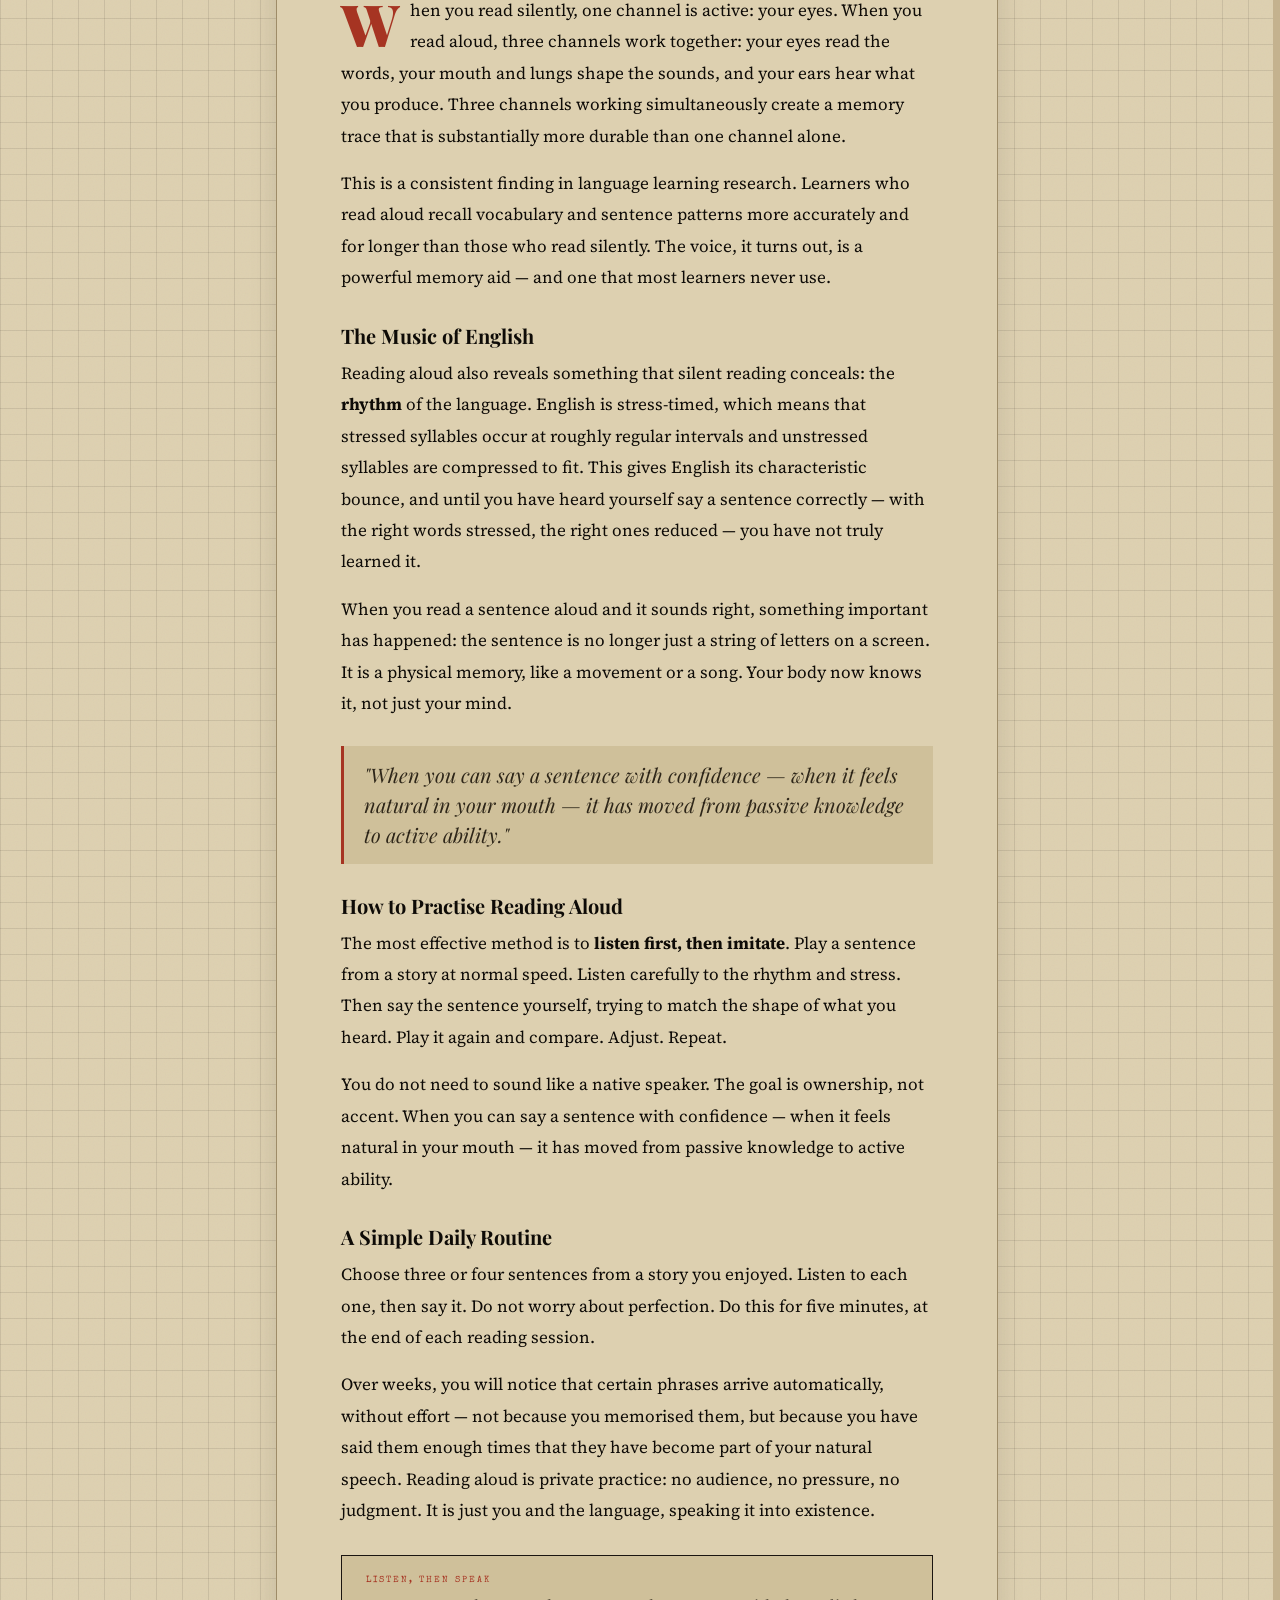
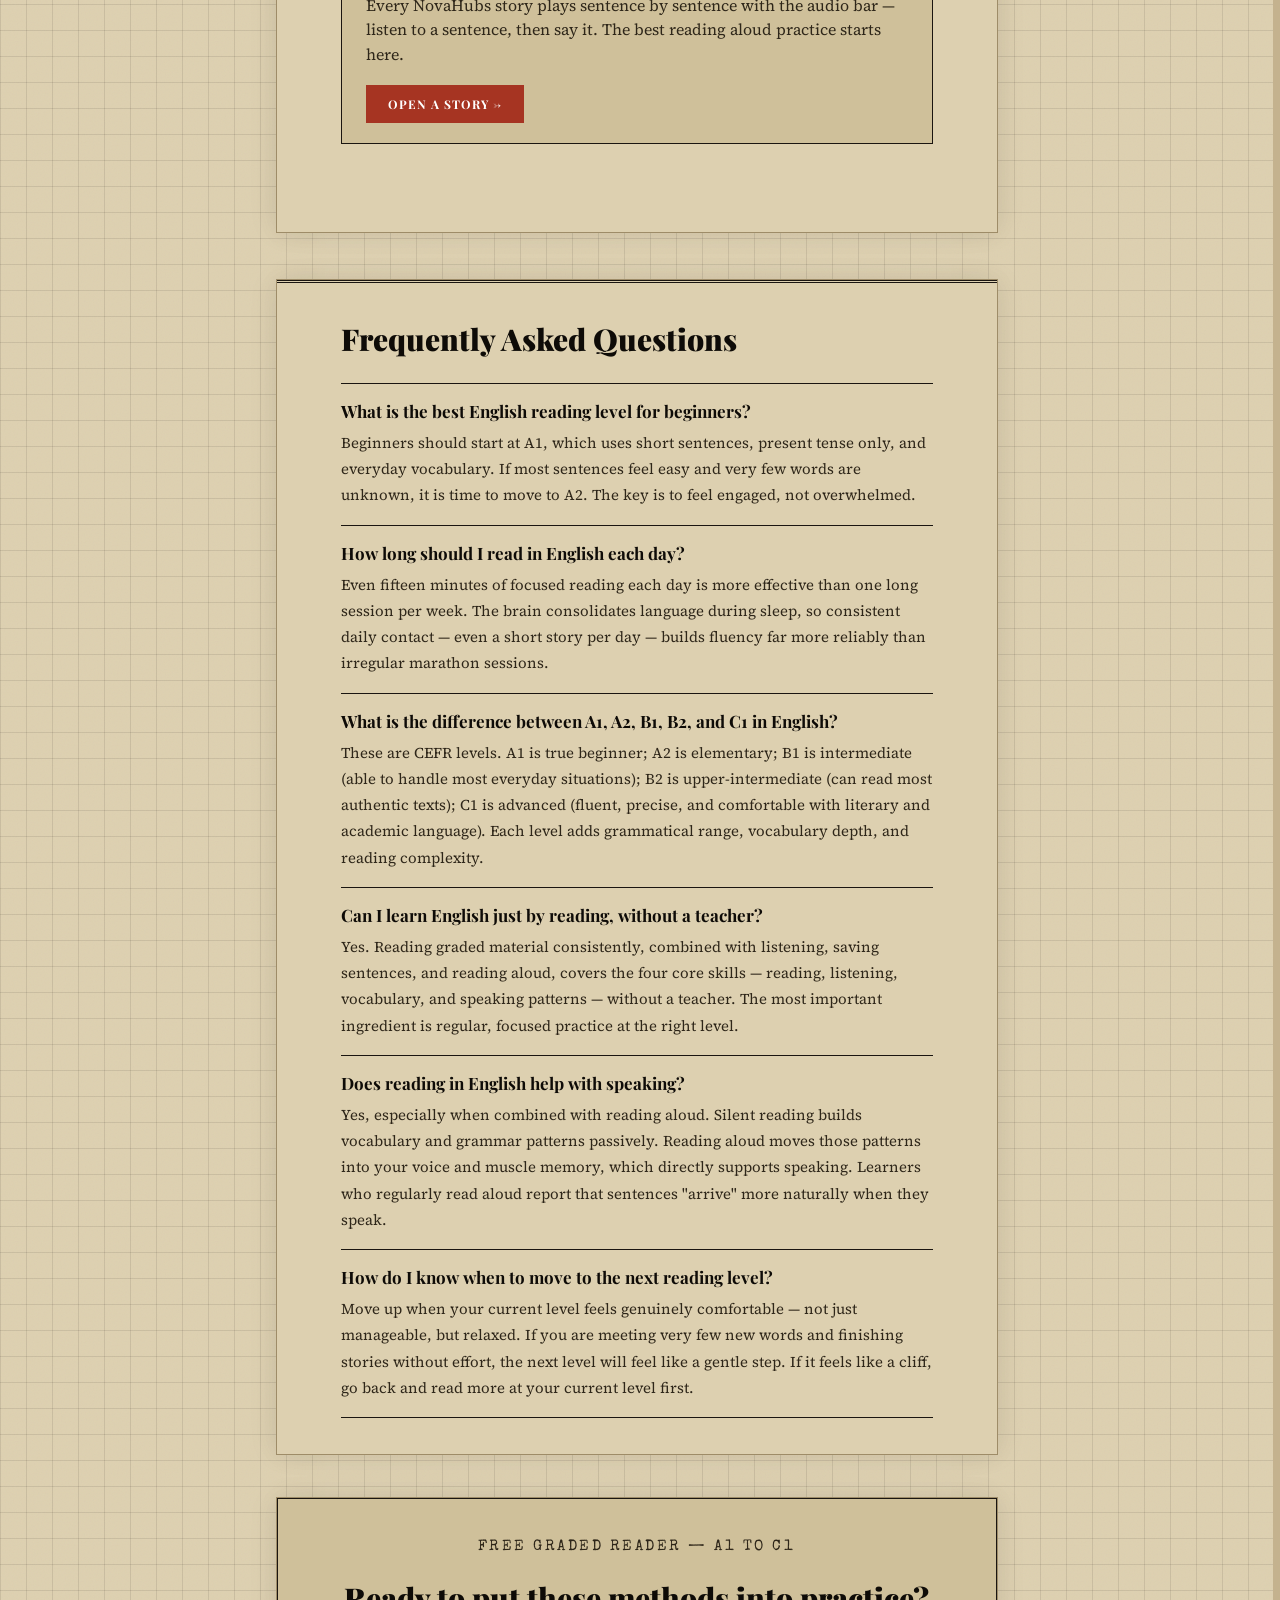
==== commit 981b1565: "feat: update site core, add mascot, dynamic AI covers, and TTS features" ====
--- a/articles.html
+++ b/articles.html
@@ -61,237 +61,14 @@
 <link rel="preconnect" href="https://fonts.googleapis.com">
 <link rel="preconnect" href="https://fonts.gstatic.com" crossorigin>
 <link href="https://fonts.googleapis.com/css2?family=Playfair+Display:ital,wght@0,400;0,700;0,900;1,400;1,700&family=Source+Serif+4:ital,wght@0,400;0,600;1,400&family=Special+Elite&display=swap" rel="stylesheet">
-<script>(function(){if(localStorage.getItem('nh-theme')==='dark')document.documentElement.dataset.theme='dark';})();</script>
-
-<style>
-:root{
-  --bg-outer:#c4b28e; --app-border:#9e8c68;
-  --paper:#ddd0b0; --paper-2:#cfc09a;
-  --ink:#0e0b07; --ink-soft:#2e2619; --faint:#5e5240;
-  --line:#1a1510;
-  --accent:#a63422; --accent-2:#bf5a2a;
-  --sel:rgba(166,52,34,.18);
-  --serif:"Source Serif 4",Georgia,"Times New Roman",serif;
-  --display:"Playfair Display",Georgia,serif;
-  --type:"Special Elite","Courier New",monospace;
-  --trans:.15s;
-  --grid-line:rgba(42,37,29,.11);
-}
-[data-theme="dark"]{
-  --bg-outer:#0a0806; --app-border:rgba(255,255,255,.07);
-  --paper:#1a1510; --paper-2:#221c12;
-  --ink:#ede8e0; --ink-soft:#9a9080; --faint:#8a7d6a;
-  --line:#2e2518;
-  --accent:#c44232; --accent-2:#d46a30;
-  --sel:rgba(196,66,50,.22);
-  --grid-line:rgba(255,255,255,.04);
-}
-.theme-ready *{transition:background-color .25s,color .2s,border-color .2s,box-shadow .2s;}
-*{box-sizing:border-box;-webkit-tap-highlight-color:transparent;}
-html,body{margin:0;padding:0;}
-html{scrollbar-gutter:stable;scroll-behavior:smooth;}
-::selection{background:var(--sel);}
-::-webkit-scrollbar{width:7px;height:7px;}
-::-webkit-scrollbar-track{background:transparent;}
-::-webkit-scrollbar-thumb{background:var(--line);border-radius:4px;}
-::-webkit-scrollbar-thumb:hover{background:var(--faint);}
-:focus-visible{outline:2px solid var(--accent);outline-offset:2px;}
-body{font-family:var(--serif);color:var(--ink);min-height:100vh;
-  background-color:var(--bg-outer);
-  background-image:
-    linear-gradient(var(--grid-line) 1px, transparent 1px),
-    linear-gradient(90deg, var(--grid-line) 1px, transparent 1px);
-  background-size:26px 26px;
-  -webkit-font-smoothing:antialiased;}
-#app{width:100%;min-height:100vh;
-  background-color:var(--paper);
-  background-image:
-    linear-gradient(var(--grid-line) 1px, transparent 1px),
-    linear-gradient(90deg, var(--grid-line) 1px, transparent 1px),
-    url("data:image/svg+xml,%3Csvg xmlns='http://www.w3.org/2000/svg' width='200' height='200'%3E%3Cfilter id='nq'%3E%3CfeTurbulence type='fractalNoise' baseFrequency='0.75' numOctaves='3'/%3E%3C/filter%3E%3Crect width='100%25' height='100%25' filter='url(%23nq)' opacity='0.035'/%3E%3C/svg%3E");
-  background-size:26px 26px, 26px 26px, 200px 200px;
-  display:flex;flex-direction:column;}
-
-/* content strip — solid background covers grid under all text areas */
-header.mast,nav.topbar,
-.j-hero,.j-index,.articles-wrap,.section-divider,.breadcrumb,.faq-wrap,.cta-wrap,
-footer{background:var(--paper);}
-
-/* masthead */
-header.mast{padding:18px 20px 12px;border-bottom:1px solid var(--line);}
-.mast-top{display:flex;justify-content:space-between;align-items:center;
-  font-family:var(--type);font-size:10px;letter-spacing:1px;text-transform:uppercase;color:var(--ink-soft);}
-.mast-home{display:inline-flex;align-items:center;gap:5px;text-decoration:none;
-  color:var(--ink-soft);font-family:var(--type);font-size:10px;letter-spacing:1px;text-transform:uppercase;
-  border:1px solid var(--line);padding:4px 10px;transition:.15s;}
-.mast-home:hover{background:var(--ink);color:var(--paper);border-color:var(--ink);}
-.nameplate{font-family:var(--display);font-weight:900;text-align:center;line-height:.92;
-  font-size:clamp(40px,9vw,76px);margin:8px 0 4px;letter-spacing:-1px;}
-.nameplate em{color:var(--accent);font-style:normal;}
-.nameplate a{text-decoration:none;color:inherit;}
-.mast-kicker{text-align:center;font-family:var(--type);font-size:10px;letter-spacing:3px;
-  text-transform:uppercase;color:var(--faint);}
-.mast-rule{display:flex;align-items:center;gap:12px;margin-top:10px;}
-.mast-rule::before,.mast-rule::after{content:"";height:2px;background:var(--line);flex:1;}
-.mast-rule span{font-family:var(--type);font-size:9px;letter-spacing:2px;text-transform:uppercase;color:var(--ink-soft);}
-
-/* topbar */
-nav.topbar{position:sticky;top:0;z-index:45;background:var(--paper);
-  border-bottom:3px double var(--line);display:flex;align-items:stretch;justify-content:space-between;}
-.tb-left{display:flex;align-items:center;padding-left:14px;}
-.tb-home{font-family:var(--display);font-weight:900;font-size:18px;letter-spacing:-.5px;text-decoration:none;color:var(--ink);}
-.tb-home em{color:var(--accent);font-style:normal;}
-.tb-nav{display:flex;height:100%;}
-.tb-nav a,.tb-nav button{display:flex;align-items:center;background:none;border:none;border-left:1px solid var(--line);
-  padding:14px 16px;font-family:var(--display);font-weight:700;font-size:12px;letter-spacing:1px;
-  text-transform:uppercase;color:var(--ink-soft);text-decoration:none;cursor:pointer;transition:.15s;}
-.tb-nav a.on{background:var(--ink);color:var(--paper);}
-.tb-nav a:hover:not(.on){background:var(--paper-2);}
-@media(max-width:480px){.tb-nav a,.tb-nav button{padding:14px 11px;font-size:11px;}.tb-home{font-size:16px;}}
-.tb-home-btn{display:flex;align-items:center;gap:7px;background:none;border:none;border-left:1px solid var(--line);
-  padding:14px 20px;font-family:var(--display);font-weight:700;font-size:12px;letter-spacing:1px;
-  text-transform:uppercase;color:var(--ink-soft);text-decoration:none;cursor:pointer;transition:.15s;}
-.tb-home-btn:hover{background:var(--ink);color:var(--paper);}
-@media(max-width:480px){.tb-home-btn{padding:14px 12px;font-size:11px;}}
-
-/* theme toggle */
-.theme-toggle{padding:0 14px;line-height:0;}
-.theme-toggle svg{display:block;width:16px;height:16px;}
-.theme-toggle .icon-moon{display:none;}
-[data-theme="dark"] .theme-toggle .icon-sun{display:none;}
-[data-theme="dark"] .theme-toggle .icon-moon{display:block;}
-
-main{flex:1;padding:0 20px 60px;}
-
-/* breadcrumb */
-.breadcrumb{font-family:var(--type);font-size:10px;letter-spacing:1.5px;text-transform:uppercase;color:var(--faint);
-  padding:14px 0 0;display:flex;align-items:center;gap:8px;max-width:1080px;margin:0 auto;}
-.breadcrumb a{color:var(--faint);text-decoration:none;}
-.breadcrumb a:hover{color:var(--accent);}
-.breadcrumb .bc-sep{color:var(--line);}
-.breadcrumb .bc-cur{color:var(--accent);}
-
-/* journal hero */
-.j-hero{text-align:center;padding:36px 0 28px;border-bottom:3px double var(--line);
-  margin-bottom:36px;max-width:1080px;margin-left:auto;margin-right:auto;}
-.j-hero .kicker{font-family:var(--type);font-size:10px;letter-spacing:2.5px;text-transform:uppercase;color:var(--accent);margin-bottom:12px;}
-.j-hero h1{font-family:var(--display);font-weight:900;font-size:clamp(28px,6vw,52px);line-height:1.02;margin:0 0 12px;letter-spacing:-1px;}
-.j-hero .sub{font-style:italic;color:var(--ink-soft);font-size:16px;max-width:560px;margin:0 auto 18px;line-height:1.65;}
-.j-hero .rule{display:flex;align-items:center;gap:10px;max-width:280px;margin:0 auto;}
-.j-hero .rule::before,.j-hero .rule::after{content:"";height:1px;background:var(--line);flex:1;}
-.j-hero .rule span{font-family:var(--type);font-size:9px;letter-spacing:2px;text-transform:uppercase;color:var(--ink-soft);}
-
-/* article index cards */
-.j-index{max-width:1080px;margin:0 auto 42px;}
-.j-index-label{font-family:var(--type);font-size:10px;letter-spacing:2px;text-transform:uppercase;
-  color:var(--accent);margin-bottom:16px;padding-bottom:10px;border-bottom:1px solid var(--line);}
-.j-grid{display:grid;grid-template-columns:repeat(auto-fill,minmax(280px,1fr));gap:18px;}
-.j-card{border:1px solid var(--line);background:var(--paper);display:flex;flex-direction:column;
-  transition:.18s;text-decoration:none;color:inherit;}
-.j-card:hover{transform:translateY(-2px);box-shadow:5px 7px 0 rgba(33,29,23,.14);}
-[data-theme="dark"] .j-card:hover{box-shadow:5px 7px 0 rgba(0,0,0,.4);}
-.j-card-banner{height:86px;background:var(--paper-2);border-bottom:1px solid var(--line);overflow:hidden;display:flex;align-items:center;justify-content:center;}
-.j-card-banner svg{width:100%;height:100%;display:block;}
-.j-card-banner svg g{stroke:var(--ink-soft);fill:none;}
-.j-card-body{padding:14px 16px 16px;display:flex;flex-direction:column;flex:1;}
-.tag{display:inline-flex;align-items:center;font-family:var(--type);font-size:8.5px;letter-spacing:1.5px;
-  text-transform:uppercase;background:transparent;color:var(--accent);
-  border:1px solid var(--accent);padding:3px 8px;margin-bottom:10px;}
-.tag.t-listen,.tag.t-vocab,.tag.t-speak{color:var(--ink-soft);border-color:var(--ink-soft);}
-.tag.t-level{color:var(--accent-2);border-color:var(--accent-2);}
-.j-card h2{font-family:var(--display);font-weight:900;font-size:17px;line-height:1.1;margin:0 0 8px;}
-.j-card p{font-size:14px;color:var(--ink-soft);line-height:1.55;margin:0;flex:1;}
-.j-card-foot{font-family:var(--type);font-size:9px;letter-spacing:.5px;color:var(--faint);text-transform:uppercase;
-  margin-top:12px;padding-top:10px;border-top:1px solid var(--line);display:flex;justify-content:space-between;align-items:center;}
-.j-card-foot span:last-child{color:var(--accent);}
-
-/* section divider */
-.section-divider{max-width:1080px;margin:0 auto 42px;display:flex;align-items:center;gap:20px;}
-.section-divider::before{content:"";height:1px;background:linear-gradient(to left,var(--line) 55%,transparent);flex:1;}
-.section-divider::after{content:"";height:1px;background:linear-gradient(to right,var(--line) 55%,transparent);flex:1;}
-.section-divider span{font-family:var(--type);font-size:9px;letter-spacing:2px;text-transform:uppercase;color:var(--ink-soft);white-space:nowrap;}
-
-/* full articles */
-.articles-wrap{max-width:720px;margin:0 auto;}
-.art-full{padding:48px 0 52px;border-top:1px solid var(--line);}
-.art-full:first-child{border-top:none;padding-top:0;}
-.art-header .tag{margin-bottom:14px;}
-.art-header h2{font-family:var(--display);font-weight:900;font-size:clamp(24px,4.5vw,36px);line-height:1.05;margin:0 0 14px;}
-.art-byline{font-family:var(--type);font-size:9.5px;letter-spacing:1px;text-transform:uppercase;color:var(--faint);
-  display:flex;gap:0;flex-wrap:wrap;border-top:1px solid var(--line);border-bottom:1px solid var(--line);
-  padding:10px 0;margin-bottom:22px;}
-.art-byline span{padding:0 14px;}
-.art-byline span:first-child{padding-left:0;}
-.art-byline span+span{border-left:1px solid var(--line);}
-.art-lede{font-size:18px;line-height:1.78;font-style:italic;color:var(--ink-soft);margin:0 0 24px;
-  padding-bottom:20px;border-bottom:1px solid var(--line);}
-.toc{background:var(--paper-2);border:1px solid var(--line);padding:16px 20px;margin:0 0 26px;}
-.toc-title{font-family:var(--type);font-size:9px;letter-spacing:2px;text-transform:uppercase;color:var(--accent);margin-bottom:12px;}
-.toc ol{margin:0;padding-left:18px;font-family:var(--type);font-size:12px;letter-spacing:.3px;line-height:2;}
-.toc a{color:var(--ink-soft);text-decoration:none;}
-.toc a:hover{color:var(--accent);text-decoration:underline;}
-.art-body h3{font-family:var(--display);font-size:20px;font-weight:700;line-height:1.2;margin:30px 0 10px;}
-.art-body p{font-size:17px;line-height:1.85;margin:0 0 16px;}
-.art-body p:first-of-type::first-letter{font-family:var(--display);font-size:58px;font-weight:900;float:left;line-height:.8;margin:5px 10px 0 0;color:var(--accent);}
-.art-body ul,.art-body ol{font-size:17px;line-height:1.85;margin:0 0 16px;padding-left:24px;}
-.art-body li{margin-bottom:6px;}
-.art-body strong{color:var(--ink);font-weight:700;}
-.pullquote{font-family:var(--display);font-style:italic;font-size:20px;line-height:1.5;color:var(--ink-soft);
-  border-left:3px solid var(--accent);padding:14px 20px;margin:26px 0;background:var(--paper-2);}
-.tip-box{background:var(--paper-2);border:1px solid var(--line);padding:20px 24px;margin:28px 0 0;
-  display:flex;flex-direction:column;gap:8px;}
-.tip-box .tip-kicker{font-family:var(--type);font-size:9px;letter-spacing:2px;text-transform:uppercase;color:var(--accent);}
-.tip-box .tip-body{font-size:16px;line-height:1.55;color:var(--ink-soft);}
-.tip-box a{display:inline-flex;align-items:center;margin-top:10px;background:var(--accent);color:#fff;
-  font-family:var(--display);font-size:12px;font-weight:700;letter-spacing:1px;text-transform:uppercase;padding:11px 22px;
-  text-decoration:none;align-self:flex-start;transition:.15s;}
-.tip-box a:hover{background:var(--accent-2);}
-
-/* FAQ */
-.faq-wrap{max-width:720px;margin:48px auto 0;padding-top:48px;border-top:3px double var(--line);}
-.faq-wrap > h2{font-family:var(--display);font-weight:900;font-size:clamp(22px,4vw,30px);margin:0 0 24px;}
-.faq-item{border-top:1px solid var(--line);padding:16px 0;}
-.faq-item:last-child{border-bottom:1px solid var(--line);}
-.faq-item h3{font-family:var(--display);font-size:17px;font-weight:700;margin:0 0 8px;}
-.faq-item p{font-size:15px;line-height:1.75;margin:0;color:var(--ink-soft);}
-
-/* CTA */
-.cta-wrap{max-width:720px;margin:44px auto 0;text-align:center;padding:34px 26px;
-  border:1px solid var(--line);background:var(--paper-2);}
-.cta-kicker{font-family:var(--type);font-size:9.5px;letter-spacing:2.5px;text-transform:uppercase;color:var(--accent);margin-bottom:10px;}
-.cta-wrap h2{font-family:var(--display);font-weight:900;font-size:clamp(20px,4vw,30px);line-height:1.1;margin:0 0 10px;}
-.cta-wrap p{font-size:15px;color:var(--ink-soft);line-height:1.65;margin:0 auto 22px;max-width:460px;}
-.cta-btn{display:inline-flex;align-items:center;background:var(--accent);color:#fff;font-family:var(--display);font-weight:700;
-  font-size:13px;letter-spacing:1px;text-transform:uppercase;padding:14px 30px;
-  text-decoration:none;transition:.15s;}
-.cta-btn:hover{background:var(--accent-2);}
-
-footer{padding:22px 20px 26px;border-top:3px double var(--line);text-align:center;
-  font-family:var(--type);font-size:9.5px;letter-spacing:1.5px;text-transform:uppercase;color:var(--faint);line-height:1.8;}
-footer a{color:inherit;text-decoration:none;}
-footer a:hover{color:var(--accent);}
-.blog-badge{color:var(--accent);text-decoration:none;border:1px solid var(--accent);padding:2px 10px;letter-spacing:1.5px;transition:background .18s,color .18s;}
-.blog-badge:hover{background:var(--accent);color:#fff;}
-
-/* strip padding — placed last to override element-specific padding shorthands */
-.j-hero,.j-index,.articles-wrap,.section-divider,.breadcrumb,.faq-wrap,.cta-wrap{
-  padding:36px 64px;
-  box-shadow:0 0 0 1px var(--app-border),4px 0 28px rgba(0,0,0,.06),-4px 0 28px rgba(0,0,0,.06);
-}
-.breadcrumb{padding-top:18px;padding-bottom:14px;}
-.section-divider{padding-top:24px;padding-bottom:24px;}
-@media(max-width:700px){
-  .j-hero,.j-index,.articles-wrap,.section-divider,.breadcrumb,.faq-wrap,.cta-wrap{padding-left:28px;padding-right:28px;}
-}
-
-@media print{
-  nav.topbar,footer{display:none!important;}
-  html,html[data-theme="dark"]{--paper:#fff;--paper-2:#f3ede0;--ink:#211d17;--ink-soft:#4a4339;--bg-outer:#fff;}
-  html,body{background:#fff!important;}
-}
-</style>
+<script>(function(){try{var t=localStorage.getItem('nh-theme');if(t&&t!=='light')document.documentElement.dataset.theme=t;}catch(e){}})();</script>
+
+<link rel="stylesheet" href="assets/css/shared.css">
+<link rel="stylesheet" href="assets/css/blog.css">
+<link rel="stylesheet" href="assets/css/mascot.css">
 </head>
 <body>
+<a class="skip-link" href="#main">Skip to content</a>
 <div id="app">
 
   <header class="mast">
@@ -317,7 +94,7 @@
     </div>
   </nav>
 
-  <main>
+  <main id="main">
 
     <nav class="breadcrumb" aria-label="Breadcrumb">
       <a href="the-story-gazette.html">NovaHubs</a>
@@ -760,18 +537,7 @@
   </footer>
 
 </div>
-<script>
-(function(){
-  var btn=document.getElementById("themeToggle");
-  if(!btn)return;
-  var html=document.documentElement;
-  setTimeout(function(){html.classList.add('theme-ready');},40);
-  btn.onclick=function(){
-    var dark=html.dataset.theme==='dark';
-    html.dataset.theme=dark?'':'dark';
-    localStorage.setItem('nh-theme',dark?'light':'dark');
-  };
-})();
-</script>
+<script src="assets/js/blog.js"></script>
+<script src="assets/js/mascot.js"></script>
 </body>
 </html>
--- a/assets/css/shared.css
+++ b/assets/css/shared.css
@@ -0,0 +1,51 @@
+/* NovaHubs — shared design tokens and global polish (used by the app and the blog) */
+:root{
+  --bg-outer:#c4b28e; --app-border:#9e8c68;
+  --paper:#ddd0b0; --paper-2:#cfc09a;
+  --ink:#0e0b07; --ink-soft:#2e2619; --faint:#5e5240;
+  --line:#1a1510;
+  --accent:#a63422; --accent-2:#bf5a2a;
+  --sel:rgba(166,52,34,.18); --read:rgba(191,90,42,.24);
+  --serif:"Source Serif 4",Georgia,"Times New Roman",serif;
+  --display:"Playfair Display",Georgia,serif;
+  --type:"Special Elite","Courier New",monospace;
+  --trans:.15s;
+  --grid-line:rgba(42,37,29,.11);
+}
+[data-theme="dark"]{
+  --bg-outer:#0a0806; --app-border:rgba(255,255,255,.07);
+  --paper:#1a1510; --paper-2:#221c12;
+  --ink:#ede8e0; --ink-soft:#9a9080; --faint:#8a7d6a;
+  --line:#2e2518;
+  --accent:#c44232; --accent-2:#d46a30;
+  --sel:rgba(196,66,50,.22); --read:rgba(208,106,48,.28);
+  --grid-line:rgba(255,255,255,.04);
+}
+/* Sepia — a warm, low-glare reading mode between light and dark */
+[data-theme="sepia"]{
+  --bg-outer:#dcc9a0; --app-border:#c0a878;
+  --paper:#f3e7cc; --paper-2:#e9dab6;
+  --ink:#2e2415; --ink-soft:#5a4a30; --faint:#8a7550;
+  --line:#6f5c38;
+  --accent:#a6532a; --accent-2:#bf7a2a;
+  --sel:rgba(166,83,42,.18); --read:rgba(191,122,42,.24);
+  --grid-line:rgba(80,60,30,.10);
+}
+.theme-ready *{transition:background-color .25s,color .2s,border-color .2s,box-shadow .2s;}
+::selection{background:var(--sel);}
+::-webkit-scrollbar{width:7px;height:7px;}
+::-webkit-scrollbar-track{background:transparent;}
+::-webkit-scrollbar-thumb{background:var(--line);border-radius:4px;}
+::-webkit-scrollbar-thumb:hover{background:var(--faint);}
+:focus-visible{outline:2px solid var(--accent);outline-offset:2px;}
+
+/* accessible skip link — visually hidden until focused */
+.skip-link{position:absolute;left:-9999px;top:0;z-index:999;background:var(--ink);color:var(--paper);
+  padding:10px 18px;font-family:var(--type);font-size:11px;letter-spacing:1px;text-transform:uppercase;text-decoration:none;}
+.skip-link:focus{left:0;}
+
+/* respect users who prefer reduced motion */
+@media (prefers-reduced-motion: reduce){
+  *,*::before,*::after{animation-duration:.01ms!important;animation-iteration-count:1!important;
+    transition-duration:.01ms!important;scroll-behavior:auto!important;}
+}
--- a/assets/css/blog.css
+++ b/assets/css/blog.css
@@ -0,0 +1,197 @@
+/* NovaHubs blog (articles.html) styles - design tokens live in shared.css */
+*{box-sizing:border-box;-webkit-tap-highlight-color:transparent;}
+html,body{margin:0;padding:0;}
+html{scrollbar-gutter:stable;scroll-behavior:smooth;}
+body{font-family:var(--serif);color:var(--ink);min-height:100vh;
+  background-color:var(--bg-outer);
+  background-image:
+    linear-gradient(var(--grid-line) 1px, transparent 1px),
+    linear-gradient(90deg, var(--grid-line) 1px, transparent 1px);
+  background-size:26px 26px;
+  -webkit-font-smoothing:antialiased;}
+#app{width:100%;min-height:100vh;
+  background-color:var(--paper);
+  background-image:
+    linear-gradient(var(--grid-line) 1px, transparent 1px),
+    linear-gradient(90deg, var(--grid-line) 1px, transparent 1px),
+    url("data:image/svg+xml,%3Csvg xmlns='http://www.w3.org/2000/svg' width='200' height='200'%3E%3Cfilter id='nq'%3E%3CfeTurbulence type='fractalNoise' baseFrequency='0.75' numOctaves='3'/%3E%3C/filter%3E%3Crect width='100%25' height='100%25' filter='url(%23nq)' opacity='0.035'/%3E%3C/svg%3E");
+  background-size:26px 26px, 26px 26px, 200px 200px;
+  display:flex;flex-direction:column;}
+
+/* content strip — solid background covers grid under all text areas */
+header.mast,nav.topbar,
+.j-hero,.j-index,.articles-wrap,.section-divider,.breadcrumb,.faq-wrap,.cta-wrap,
+footer{background:var(--paper);}
+
+/* masthead */
+header.mast{padding:18px 20px 12px;border-bottom:1px solid var(--line);}
+.mast-top{display:flex;justify-content:space-between;align-items:center;
+  font-family:var(--type);font-size:10px;letter-spacing:1px;text-transform:uppercase;color:var(--ink-soft);}
+.mast-home{display:inline-flex;align-items:center;gap:5px;text-decoration:none;
+  color:var(--ink-soft);font-family:var(--type);font-size:10px;letter-spacing:1px;text-transform:uppercase;
+  border:1px solid var(--line);padding:4px 10px;transition:.15s;}
+.mast-home:hover{background:var(--ink);color:var(--paper);border-color:var(--ink);}
+.nameplate{font-family:var(--display);font-weight:900;text-align:center;line-height:.92;
+  font-size:clamp(40px,9vw,76px);margin:8px 0 4px;letter-spacing:-1px;}
+.nameplate em{color:var(--accent);font-style:normal;}
+.nameplate a{text-decoration:none;color:inherit;}
+.mast-kicker{text-align:center;font-family:var(--type);font-size:10px;letter-spacing:3px;
+  text-transform:uppercase;color:var(--faint);}
+.mast-rule{display:flex;align-items:center;gap:12px;margin-top:10px;}
+.mast-rule::before,.mast-rule::after{content:"";height:2px;background:var(--line);flex:1;}
+.mast-rule span{font-family:var(--type);font-size:9px;letter-spacing:2px;text-transform:uppercase;color:var(--ink-soft);}
+
+/* topbar */
+nav.topbar{position:sticky;top:0;z-index:45;background:var(--paper);
+  border-bottom:3px double var(--line);display:flex;align-items:stretch;justify-content:space-between;}
+.tb-left{display:flex;align-items:center;padding-left:14px;}
+.tb-home{font-family:var(--display);font-weight:900;font-size:18px;letter-spacing:-.5px;text-decoration:none;color:var(--ink);}
+.tb-home em{color:var(--accent);font-style:normal;}
+.tb-nav{display:flex;height:100%;}
+.tb-nav a,.tb-nav button{display:flex;align-items:center;background:none;border:none;border-left:1px solid var(--line);
+  padding:14px 16px;font-family:var(--display);font-weight:700;font-size:12px;letter-spacing:1px;
+  text-transform:uppercase;color:var(--ink-soft);text-decoration:none;cursor:pointer;transition:.15s;}
+.tb-nav a.on{background:var(--ink);color:var(--paper);}
+.tb-nav a:hover:not(.on){background:var(--paper-2);}
+@media(max-width:480px){.tb-nav a,.tb-nav button{padding:14px 11px;font-size:11px;}.tb-home{font-size:16px;}}
+.tb-home-btn{display:flex;align-items:center;gap:7px;background:none;border:none;border-left:1px solid var(--line);
+  padding:14px 20px;font-family:var(--display);font-weight:700;font-size:12px;letter-spacing:1px;
+  text-transform:uppercase;color:var(--ink-soft);text-decoration:none;cursor:pointer;transition:.15s;}
+.tb-home-btn:hover{background:var(--ink);color:var(--paper);}
+@media(max-width:480px){.tb-home-btn{padding:14px 12px;font-size:11px;}}
+
+/* theme toggle */
+.theme-toggle{padding:0 14px;line-height:0;}
+.theme-toggle svg{display:block;width:16px;height:16px;}
+.theme-toggle .icon-moon{display:none;}
+[data-theme="dark"] .theme-toggle .icon-sun{display:none;}
+[data-theme="dark"] .theme-toggle .icon-moon{display:block;}
+
+main{flex:1;padding:0 20px 60px;}
+
+/* breadcrumb */
+.breadcrumb{font-family:var(--type);font-size:10px;letter-spacing:1.5px;text-transform:uppercase;color:var(--faint);
+  padding:14px 0 0;display:flex;align-items:center;gap:8px;max-width:1080px;margin:0 auto;}
+.breadcrumb a{color:var(--faint);text-decoration:none;}
+.breadcrumb a:hover{color:var(--accent);}
+.breadcrumb .bc-sep{color:var(--line);}
+.breadcrumb .bc-cur{color:var(--accent);}
+
+/* journal hero */
+.j-hero{text-align:center;padding:36px 0 28px;border-bottom:3px double var(--line);
+  margin-bottom:36px;max-width:1080px;margin-left:auto;margin-right:auto;}
+.j-hero .kicker{font-family:var(--type);font-size:10px;letter-spacing:2.5px;text-transform:uppercase;color:var(--accent);margin-bottom:12px;}
+.j-hero h1{font-family:var(--display);font-weight:900;font-size:clamp(28px,6vw,52px);line-height:1.02;margin:0 0 12px;letter-spacing:-1px;}
+.j-hero .sub{font-style:italic;color:var(--ink-soft);font-size:16px;max-width:560px;margin:0 auto 18px;line-height:1.65;}
+.j-hero .rule{display:flex;align-items:center;gap:10px;max-width:280px;margin:0 auto;}
+.j-hero .rule::before,.j-hero .rule::after{content:"";height:1px;background:var(--line);flex:1;}
+.j-hero .rule span{font-family:var(--type);font-size:9px;letter-spacing:2px;text-transform:uppercase;color:var(--ink-soft);}
+
+/* article index cards */
+.j-index{max-width:1080px;margin:0 auto 42px;}
+.j-index-label{font-family:var(--type);font-size:10px;letter-spacing:2px;text-transform:uppercase;
+  color:var(--accent);margin-bottom:16px;padding-bottom:10px;border-bottom:1px solid var(--line);}
+.j-grid{display:grid;grid-template-columns:repeat(auto-fill,minmax(280px,1fr));gap:18px;}
+.j-card{border:1px solid var(--line);background:var(--paper);display:flex;flex-direction:column;
+  transition:.18s;text-decoration:none;color:inherit;}
+.j-card:hover{transform:translateY(-2px);box-shadow:5px 7px 0 rgba(33,29,23,.14);}
+[data-theme="dark"] .j-card:hover{box-shadow:5px 7px 0 rgba(0,0,0,.4);}
+.j-card-banner{height:86px;background:var(--paper-2);border-bottom:1px solid var(--line);overflow:hidden;display:flex;align-items:center;justify-content:center;}
+.j-card-banner svg{width:100%;height:100%;display:block;}
+.j-card-banner svg g{stroke:var(--ink-soft);fill:none;}
+.j-card-body{padding:14px 16px 16px;display:flex;flex-direction:column;flex:1;}
+.tag{display:inline-flex;align-items:center;font-family:var(--type);font-size:8.5px;letter-spacing:1.5px;
+  text-transform:uppercase;background:transparent;color:var(--accent);
+  border:1px solid var(--accent);padding:3px 8px;margin-bottom:10px;}
+.tag.t-listen,.tag.t-vocab,.tag.t-speak{color:var(--ink-soft);border-color:var(--ink-soft);}
+.tag.t-level{color:var(--accent-2);border-color:var(--accent-2);}
+.j-card h2{font-family:var(--display);font-weight:900;font-size:17px;line-height:1.1;margin:0 0 8px;}
+.j-card p{font-size:14px;color:var(--ink-soft);line-height:1.55;margin:0;flex:1;}
+.j-card-foot{font-family:var(--type);font-size:9px;letter-spacing:.5px;color:var(--faint);text-transform:uppercase;
+  margin-top:12px;padding-top:10px;border-top:1px solid var(--line);display:flex;justify-content:space-between;align-items:center;}
+.j-card-foot span:last-child{color:var(--accent);}
+
+/* section divider */
+.section-divider{max-width:1080px;margin:0 auto 42px;display:flex;align-items:center;gap:20px;}
+.section-divider::before{content:"";height:1px;background:linear-gradient(to left,var(--line) 55%,transparent);flex:1;}
+.section-divider::after{content:"";height:1px;background:linear-gradient(to right,var(--line) 55%,transparent);flex:1;}
+.section-divider span{font-family:var(--type);font-size:9px;letter-spacing:2px;text-transform:uppercase;color:var(--ink-soft);white-space:nowrap;}
+
+/* full articles */
+.articles-wrap{max-width:720px;margin:0 auto;}
+.art-full{padding:48px 0 52px;border-top:1px solid var(--line);}
+.art-full:first-child{border-top:none;padding-top:0;}
+.art-header .tag{margin-bottom:14px;}
+.art-header h2{font-family:var(--display);font-weight:900;font-size:clamp(24px,4.5vw,36px);line-height:1.05;margin:0 0 14px;}
+.art-byline{font-family:var(--type);font-size:9.5px;letter-spacing:1px;text-transform:uppercase;color:var(--faint);
+  display:flex;gap:0;flex-wrap:wrap;border-top:1px solid var(--line);border-bottom:1px solid var(--line);
+  padding:10px 0;margin-bottom:22px;}
+.art-byline span{padding:0 14px;}
+.art-byline span:first-child{padding-left:0;}
+.art-byline span+span{border-left:1px solid var(--line);}
+.art-lede{font-size:18px;line-height:1.78;font-style:italic;color:var(--ink-soft);margin:0 0 24px;
+  padding-bottom:20px;border-bottom:1px solid var(--line);}
+.toc{background:var(--paper-2);border:1px solid var(--line);padding:16px 20px;margin:0 0 26px;}
+.toc-title{font-family:var(--type);font-size:9px;letter-spacing:2px;text-transform:uppercase;color:var(--accent);margin-bottom:12px;}
+.toc ol{margin:0;padding-left:18px;font-family:var(--type);font-size:12px;letter-spacing:.3px;line-height:2;}
+.toc a{color:var(--ink-soft);text-decoration:none;}
+.toc a:hover{color:var(--accent);text-decoration:underline;}
+.art-body h3{font-family:var(--display);font-size:20px;font-weight:700;line-height:1.2;margin:30px 0 10px;}
+.art-body p{font-size:17px;line-height:1.85;margin:0 0 16px;}
+.art-body p:first-of-type::first-letter{font-family:var(--display);font-size:58px;font-weight:900;float:left;line-height:.8;margin:5px 10px 0 0;color:var(--accent);}
+.art-body ul,.art-body ol{font-size:17px;line-height:1.85;margin:0 0 16px;padding-left:24px;}
+.art-body li{margin-bottom:6px;}
+.art-body strong{color:var(--ink);font-weight:700;}
+.pullquote{font-family:var(--display);font-style:italic;font-size:20px;line-height:1.5;color:var(--ink-soft);
+  border-left:3px solid var(--accent);padding:14px 20px;margin:26px 0;background:var(--paper-2);}
+.tip-box{background:var(--paper-2);border:1px solid var(--line);padding:20px 24px;margin:28px 0 0;
+  display:flex;flex-direction:column;gap:8px;}
+.tip-box .tip-kicker{font-family:var(--type);font-size:9px;letter-spacing:2px;text-transform:uppercase;color:var(--accent);}
+.tip-box .tip-body{font-size:16px;line-height:1.55;color:var(--ink-soft);}
+.tip-box a{display:inline-flex;align-items:center;margin-top:10px;background:var(--accent);color:#fff;
+  font-family:var(--display);font-size:12px;font-weight:700;letter-spacing:1px;text-transform:uppercase;padding:11px 22px;
+  text-decoration:none;align-self:flex-start;transition:.15s;}
+.tip-box a:hover{background:var(--accent-2);}
+
+/* FAQ */
+.faq-wrap{max-width:720px;margin:48px auto 0;padding-top:48px;border-top:3px double var(--line);}
+.faq-wrap > h2{font-family:var(--display);font-weight:900;font-size:clamp(22px,4vw,30px);margin:0 0 24px;}
+.faq-item{border-top:1px solid var(--line);padding:16px 0;}
+.faq-item:last-child{border-bottom:1px solid var(--line);}
+.faq-item h3{font-family:var(--display);font-size:17px;font-weight:700;margin:0 0 8px;}
+.faq-item p{font-size:15px;line-height:1.75;margin:0;color:var(--ink-soft);}
+
+/* CTA */
+.cta-wrap{max-width:720px;margin:44px auto 0;text-align:center;padding:34px 26px;
+  border:1px solid var(--line);background:var(--paper-2);}
+.cta-kicker{font-family:var(--type);font-size:9.5px;letter-spacing:2.5px;text-transform:uppercase;color:var(--accent);margin-bottom:10px;}
+.cta-wrap h2{font-family:var(--display);font-weight:900;font-size:clamp(20px,4vw,30px);line-height:1.1;margin:0 0 10px;}
+.cta-wrap p{font-size:15px;color:var(--ink-soft);line-height:1.65;margin:0 auto 22px;max-width:460px;}
+.cta-btn{display:inline-flex;align-items:center;background:var(--accent);color:#fff;font-family:var(--display);font-weight:700;
+  font-size:13px;letter-spacing:1px;text-transform:uppercase;padding:14px 30px;
+  text-decoration:none;transition:.15s;}
+.cta-btn:hover{background:var(--accent-2);}
+
+footer{padding:22px 20px 26px;border-top:3px double var(--line);text-align:center;
+  font-family:var(--type);font-size:9.5px;letter-spacing:1.5px;text-transform:uppercase;color:var(--faint);line-height:1.8;}
+footer a{color:inherit;text-decoration:none;}
+footer a:hover{color:var(--accent);}
+.blog-badge{color:var(--accent);text-decoration:none;border:1px solid var(--accent);padding:2px 10px;letter-spacing:1.5px;transition:background .18s,color .18s;}
+.blog-badge:hover{background:var(--accent);color:#fff;}
+
+/* strip padding — placed last to override element-specific padding shorthands */
+.j-hero,.j-index,.articles-wrap,.section-divider,.breadcrumb,.faq-wrap,.cta-wrap{
+  padding:36px 64px;
+  box-shadow:0 0 0 1px var(--app-border),4px 0 28px rgba(0,0,0,.06),-4px 0 28px rgba(0,0,0,.06);
+}
+.breadcrumb{padding-top:18px;padding-bottom:14px;}
+.section-divider{padding-top:24px;padding-bottom:24px;}
+@media(max-width:700px){
+  .j-hero,.j-index,.articles-wrap,.section-divider,.breadcrumb,.faq-wrap,.cta-wrap{padding-left:28px;padding-right:28px;}
+}
+
+@media print{
+  nav.topbar,footer{display:none!important;}
+  html,html[data-theme="dark"]{--paper:#fff;--paper-2:#f3ede0;--ink:#211d17;--ink-soft:#4a4339;--bg-outer:#fff;}
+  html,body{background:#fff!important;}
+}
--- a/assets/css/mascot.css
+++ b/assets/css/mascot.css
@@ -0,0 +1,70 @@
+/* NovaHubs reading companion — a cozy owl that lives on every view.
+   Uses the shared design tokens so it adapts to light / dark / sepia.
+   All motion is purely decorative and is automatically neutralised by the
+   prefers-reduced-motion rule in shared.css. */
+
+.nh-owl-wrap{
+  position:fixed; left:16px; bottom:16px; z-index:55;
+  display:flex; flex-direction:column; align-items:flex-start; gap:10px;
+  pointer-events:none; /* only the owl + bubble catch clicks */
+}
+
+/* ---------- speech bubble ---------- */
+.nh-owl-bubble{
+  pointer-events:auto;
+  max-width:240px; background:var(--paper); color:var(--ink);
+  border:1px solid var(--line); box-shadow:4px 5px 0 rgba(33,29,23,.16);
+  padding:11px 14px; position:relative;
+  font-family:var(--serif); font-size:13.5px; line-height:1.5;
+  opacity:0; visibility:hidden; transform:translateY(8px) scale(.96);
+  transform-origin:bottom left; transition:opacity .25s, transform .25s, visibility .25s;
+}
+.nh-owl-bubble.show{ opacity:1; visibility:visible; transform:none; }
+.nh-owl-bubble b{ color:var(--accent); font-weight:700; }
+.nh-owl-bubble-kicker{
+  font-family:var(--type); font-size:8px; letter-spacing:1.5px; text-transform:uppercase;
+  color:var(--accent); display:block; margin-bottom:3px;
+}
+/* little newspaper-style tail pointing down at the owl */
+.nh-owl-bubble::after{
+  content:""; position:absolute; left:24px; bottom:-8px; width:14px; height:14px;
+  background:var(--paper); border-right:1px solid var(--line); border-bottom:1px solid var(--line);
+  transform:rotate(45deg);
+}
+
+/* ---------- the owl button ---------- */
+.nh-owl{
+  pointer-events:auto; cursor:pointer; background:none; border:none; padding:0;
+  width:84px; height:84px; display:block; -webkit-tap-highlight-color:transparent;
+  filter:drop-shadow(3px 4px 0 rgba(33,29,23,.18));
+  animation:nhOwlFloat 5.5s ease-in-out infinite;
+  transition:transform .2s;
+}
+.nh-owl:hover{ transform:scale(1.06); }
+.nh-owl:focus-visible{ outline:2px solid var(--accent); outline-offset:4px; border-radius:8px; }
+.nh-owl svg{ width:100%; height:100%; display:block; overflow:visible; }
+
+@keyframes nhOwlFloat{ 0%,100%{transform:translateY(0);} 50%{transform:translateY(-5px);} }
+@keyframes nhOwlBounce{
+  0%{transform:translateY(0);} 25%{transform:translateY(-12px) scale(1.04);}
+  45%{transform:translateY(0) scale(.98);} 65%{transform:translateY(-5px);}
+  100%{transform:translateY(0) scale(1);}
+}
+.nh-owl.is-happy{ animation:nhOwlBounce .9s ease; }
+
+/* eyelids: scaleY(0) = open. Blink closes them; happy mode hides the round
+   eyes and reveals the ^‿^ arcs instead. */
+.nh-owl .lid{ transform-box:fill-box; transform-origin:center; transform:scaleY(0);
+  transition:transform .09s ease; }
+.nh-owl.is-happy .eyeball{ opacity:0; }
+.nh-owl.is-happy .smile-eye{ opacity:1; }
+.nh-owl .smile-eye{ opacity:0; transition:opacity .15s; }
+.nh-owl.blink .lid{ transform:scaleY(1.05); }   /* declared last so a blink wins over happy */
+
+.nh-owl .pupil{ transition:transform .12s ease-out; transform-box:fill-box; }
+
+/* keep the companion out of the way of the reading dock on small screens,
+   and never print it */
+@media(max-width:760px){ body.reading-mode .nh-owl-wrap{ display:none; } }
+@media(max-width:480px){ .nh-owl{ width:66px; height:66px; } .nh-owl-bubble{ max-width:200px; font-size:12.5px; } }
+@media print{ .nh-owl-wrap{ display:none!important; } }
